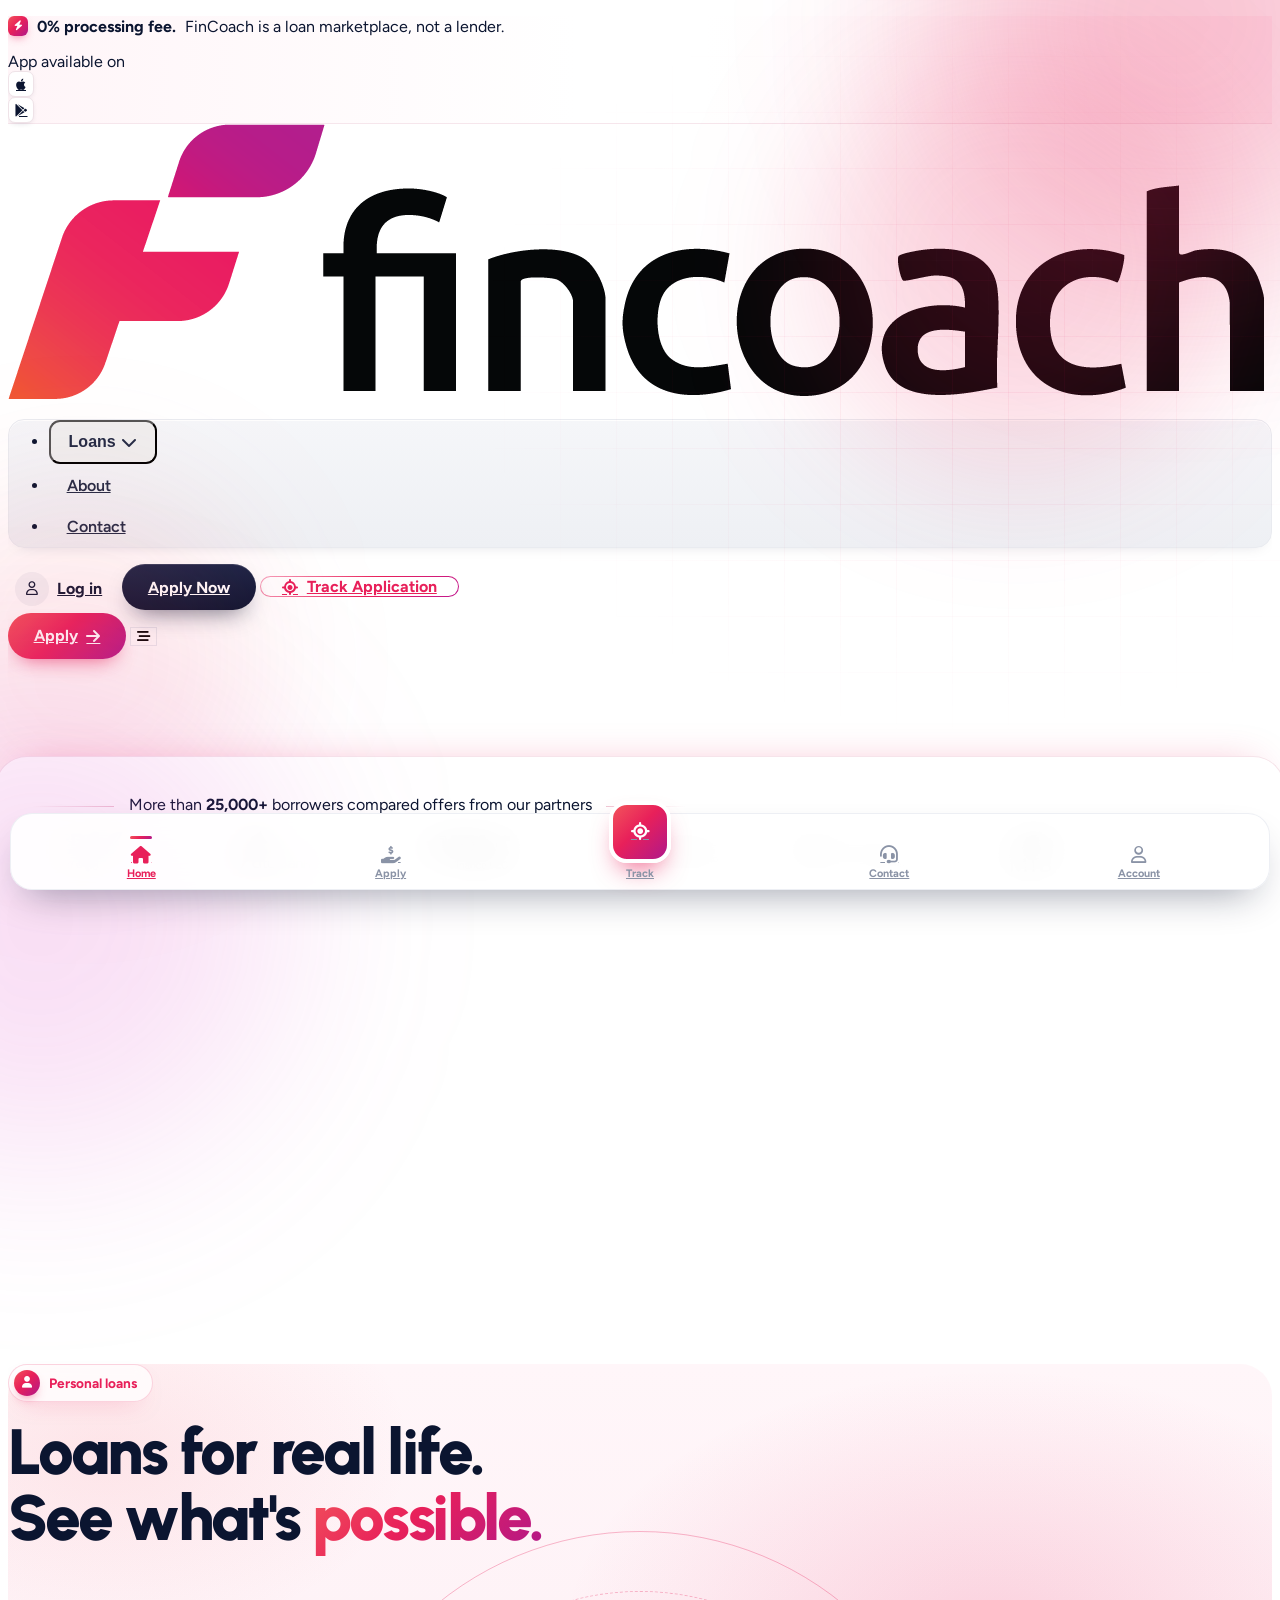
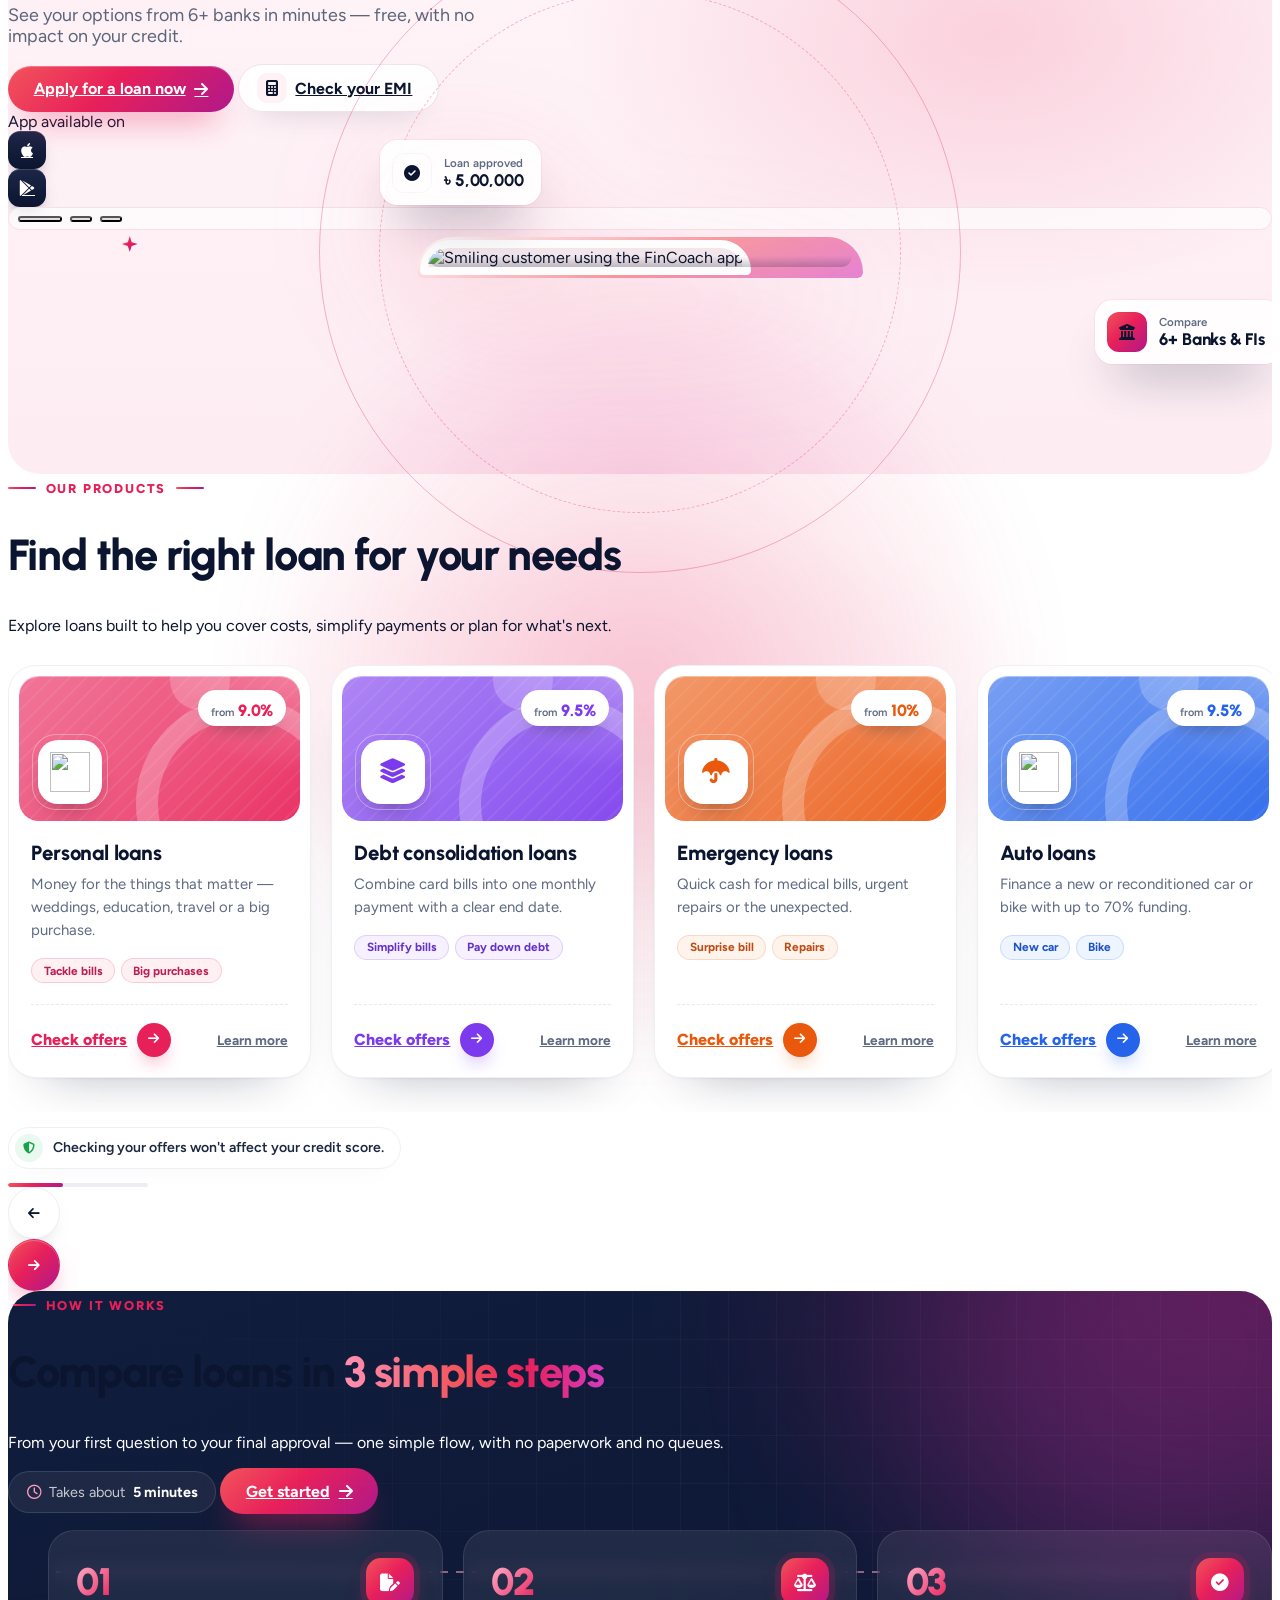
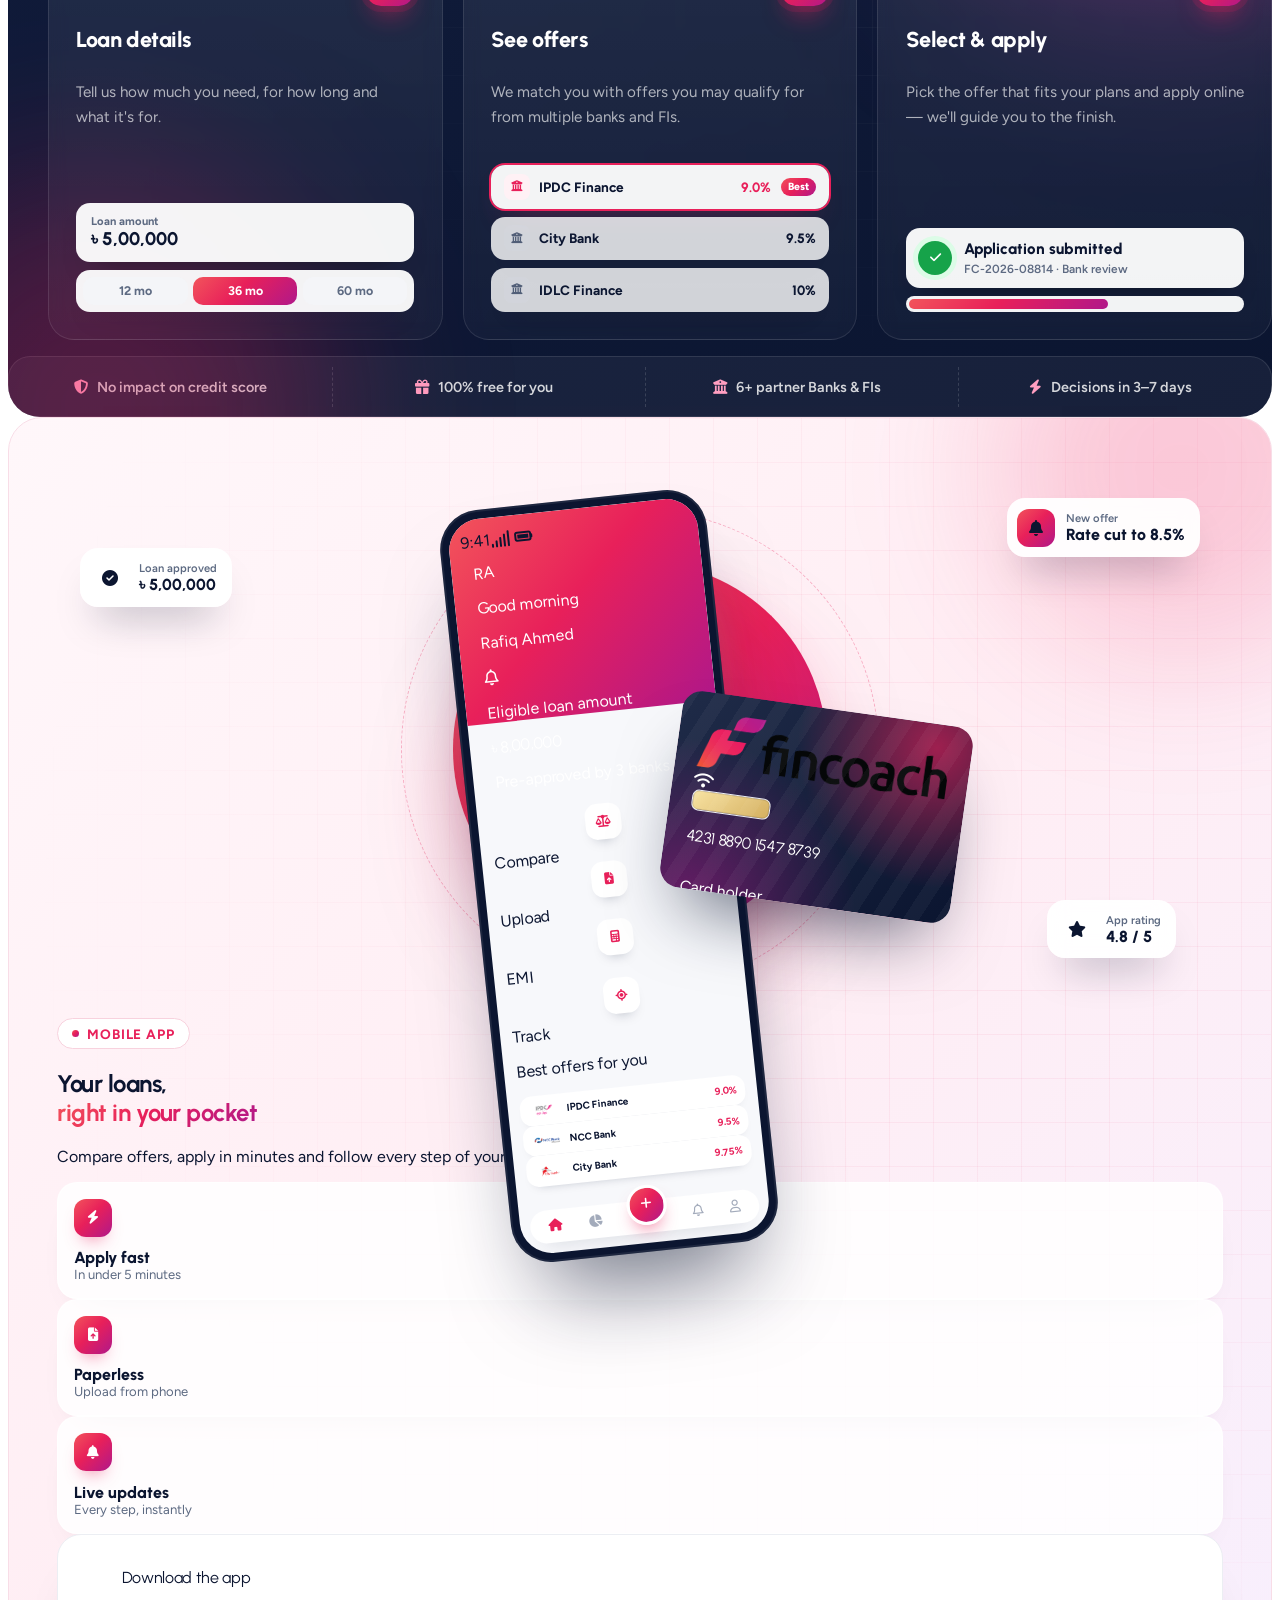
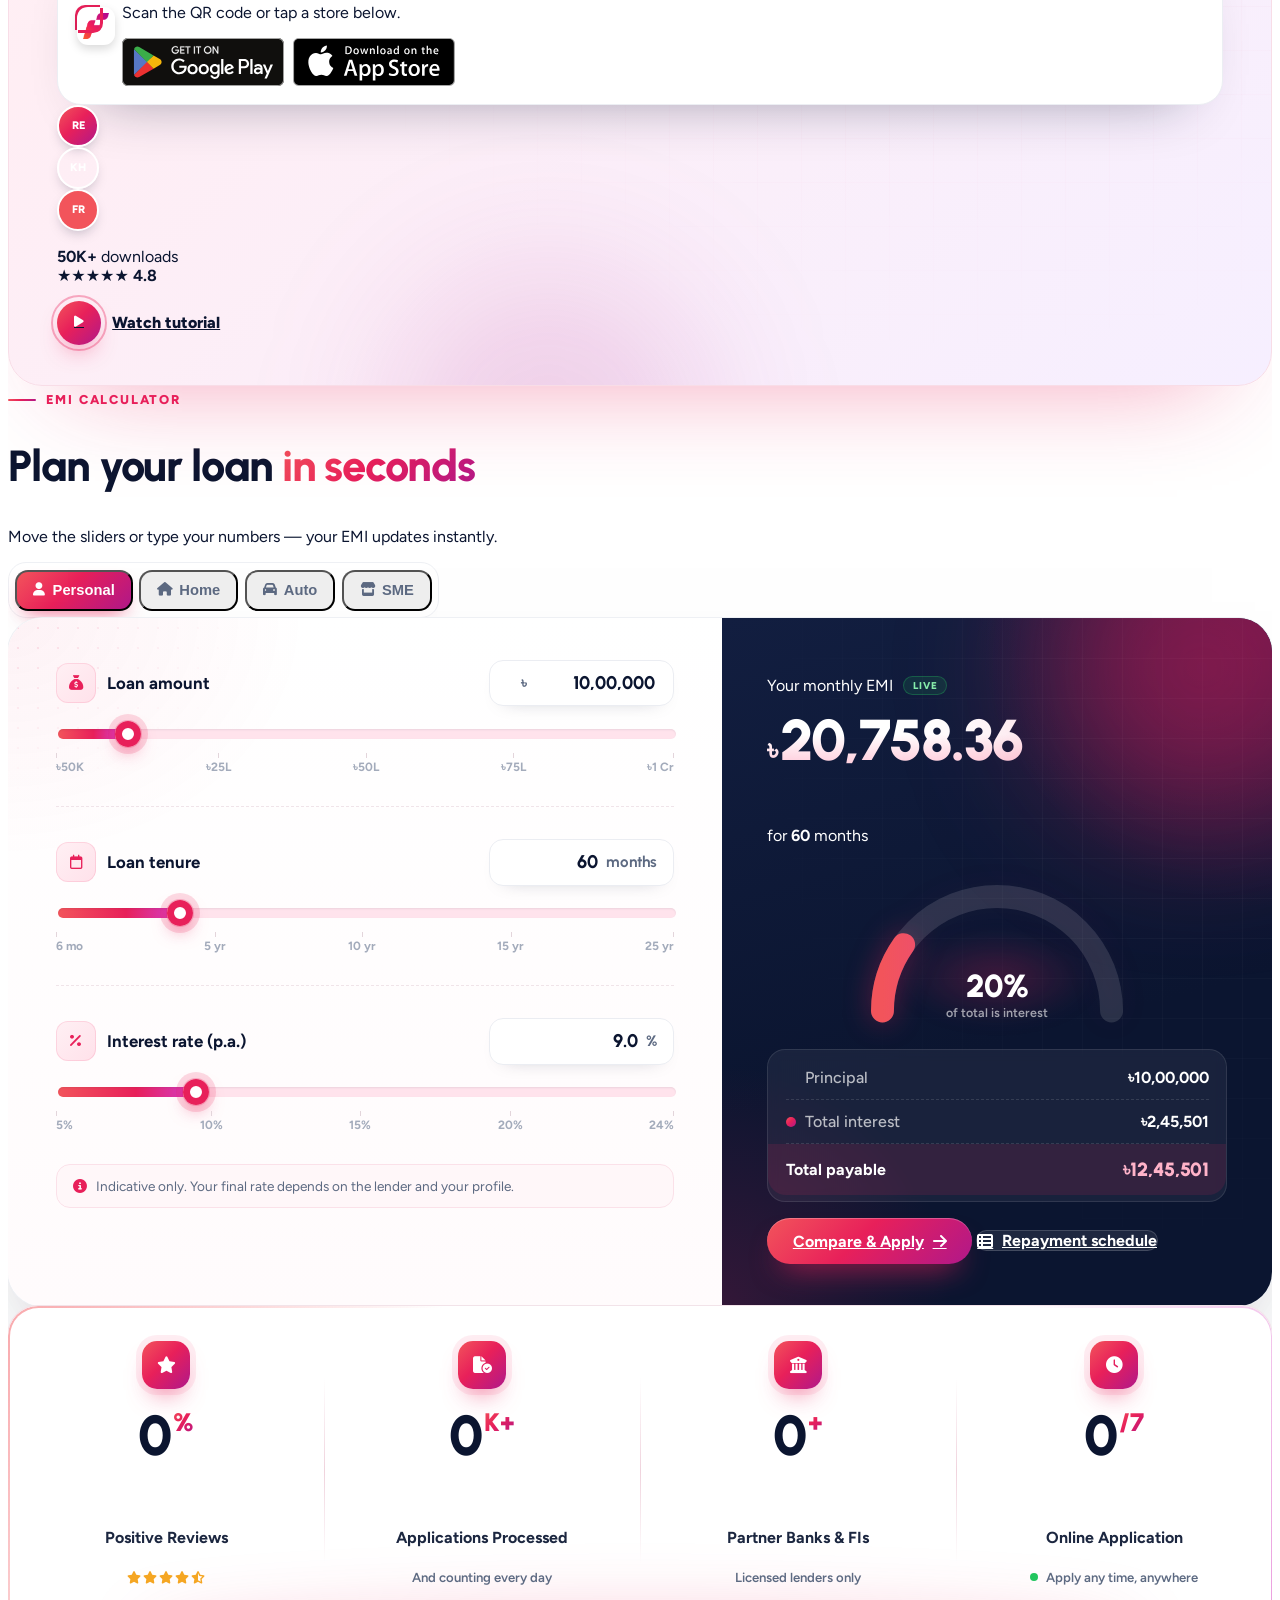
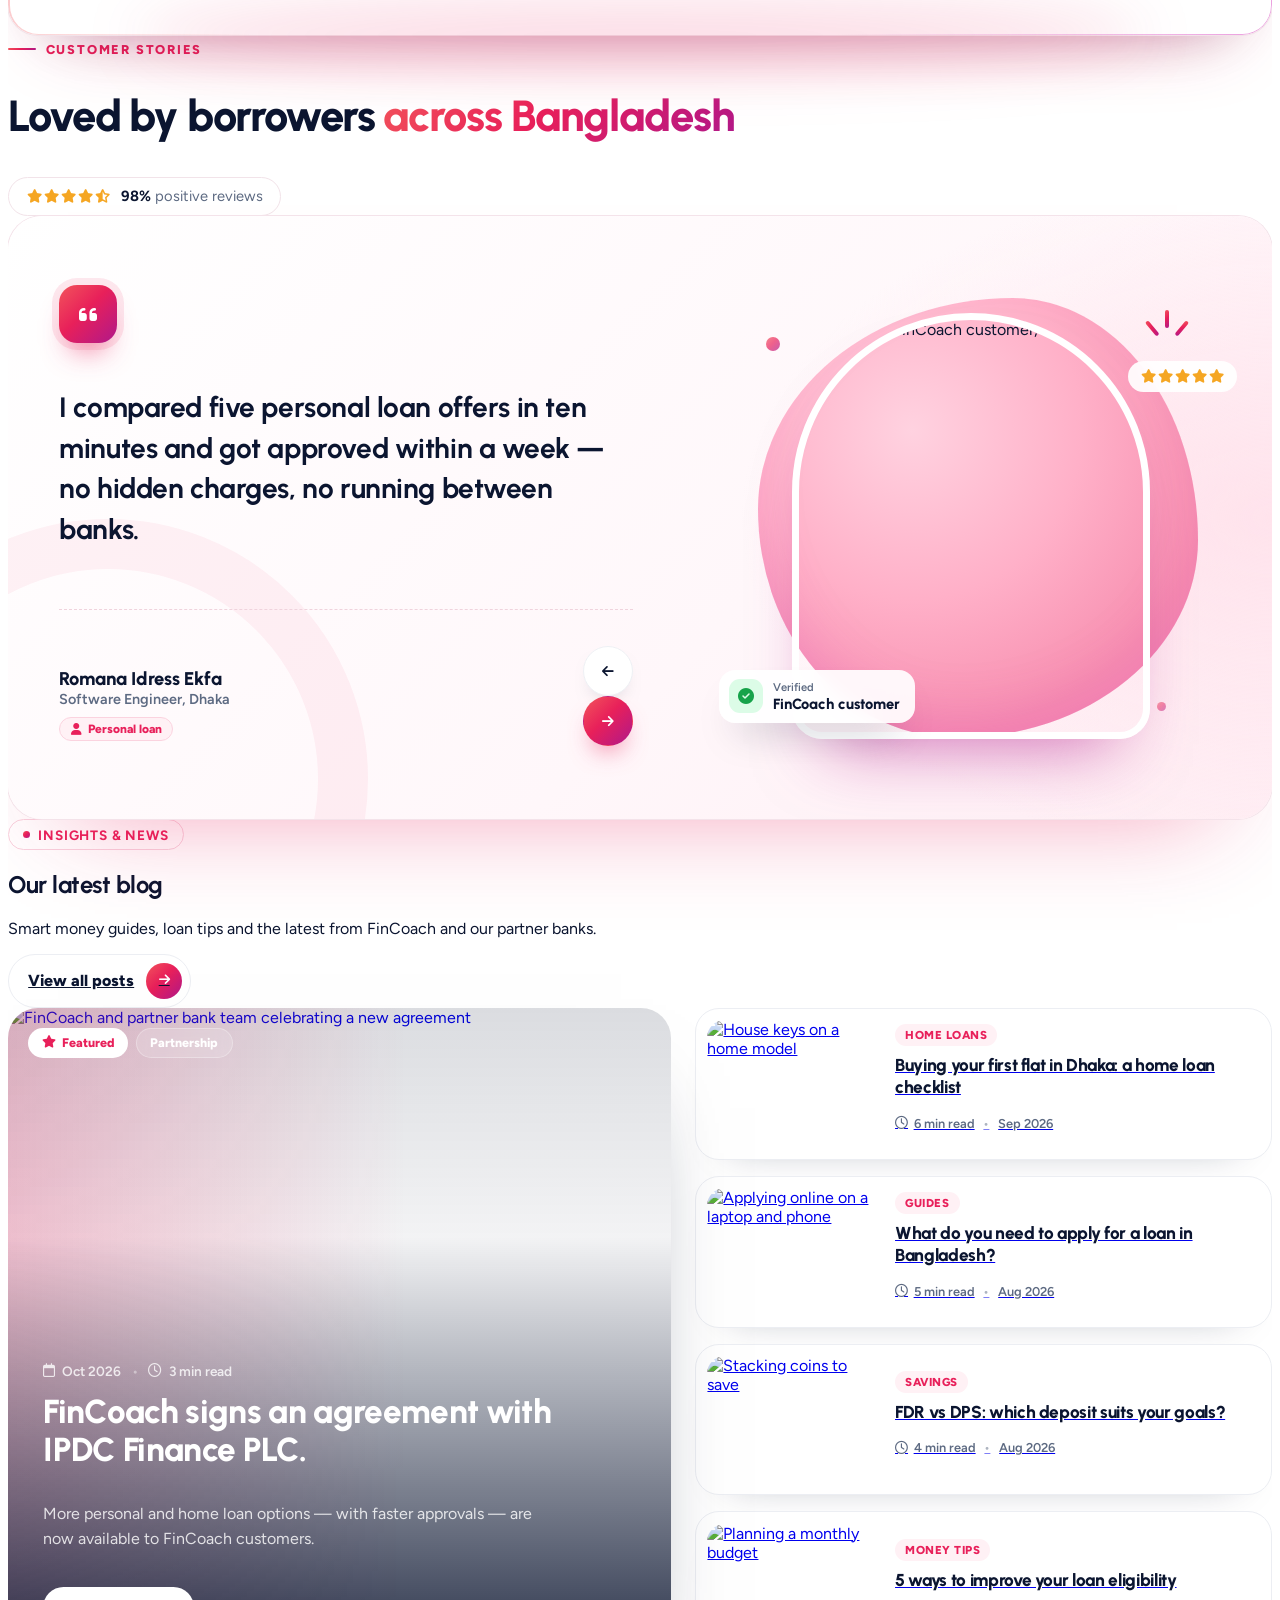
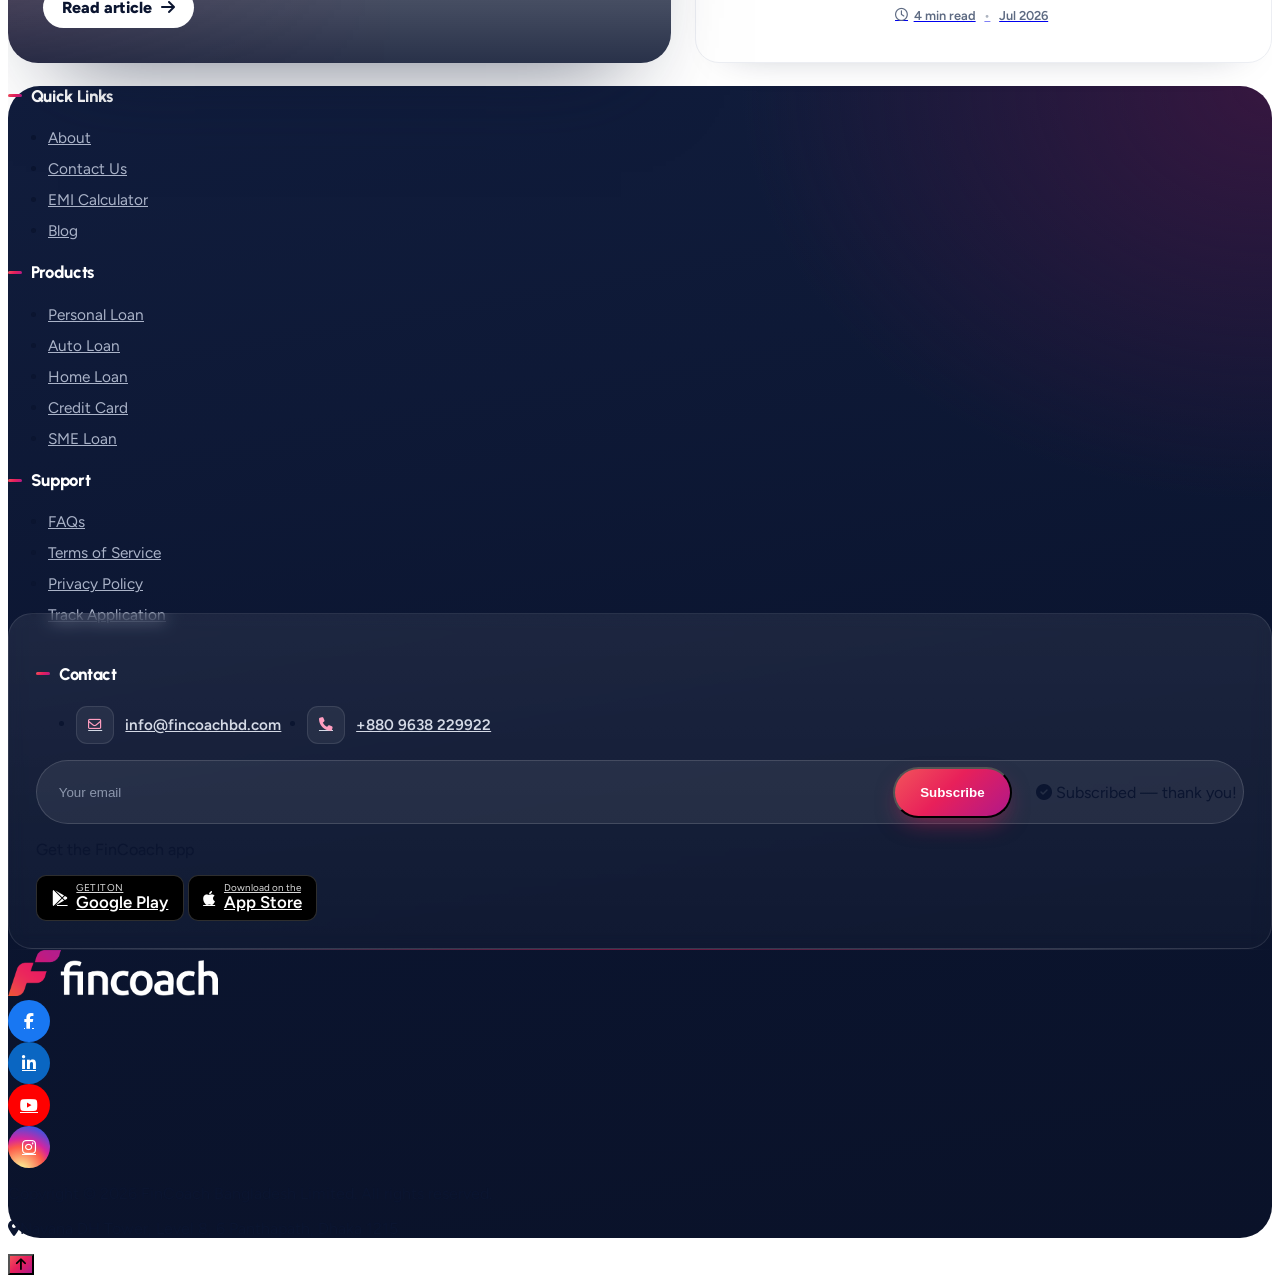
==== index.html @ 350e72be "Homepage: premium stats card and testimonials with per-review photos Co-Authored-By: Claude Opus 5.5" ====
<!DOCTYPE html>
<html lang="en">
<head>
  <meta charset="UTF-8" />
  <meta name="viewport" content="width=device-width, initial-scale=1.0" />
  <title>FinCoach — Compare & Apply for Loans in Bangladesh</title>
  <meta name="description" content="FinCoach is an online financial platform to compare, check eligibility and apply for loans, credit cards and SME finance from top banks and FIs in Bangladesh." />
  <link rel="icon" type="image/x-icon" href="favicon.ico" />
  <link rel="shortcut icon" href="favicon.ico" />

  <!-- Fonts: Urbanist + Figtree (Wallex pairing) -->
  <link rel="preconnect" href="https://fonts.googleapis.com" />
  <link rel="preconnect" href="https://fonts.gstatic.com" crossorigin />
  <link href="https://fonts.googleapis.com/css2?family=Figtree:wght@400;500;600;700;800&family=Urbanist:wght@500;600;700;800;900&display=swap" rel="stylesheet" />

  <!-- Icons -->
  <link rel="stylesheet" href="https://cdnjs.cloudflare.com/ajax/libs/font-awesome/6.5.2/css/all.min.css" />

  <!-- Tailwind CDN -->
  <script src="https://cdn.tailwindcss.com"></script>
  <script>
    tailwind.config = {
      theme: {
        extend: {
          colors: {
            brand: { DEFAULT: '#e8205a', 2: '#b0188a', coral: '#f2545b', tint: '#fff1f5' },
            ink: { DEFAULT: '#0b1530', 2: '#1c2740' },
            muted: '#5d6a82',
            line: '#eceef3'
          },
          fontFamily: { head: ['Urbanist', 'sans-serif'], body: ['Figtree', 'sans-serif'] },
          maxWidth: { site: '1400px' }
        }
      }
    }
  </script>
  <link rel="stylesheet" href="https://cdnjs.cloudflare.com/ajax/libs/aos/2.3.4/aos.css" />
  <link rel="stylesheet" href="assets/css/style.css" />
</head>
<body class="font-body">

<!-- =========================================================
     HEADER — announcement bar + navbar (LoanTube layout)
     ========================================================= -->
<header id="siteHeader" class="nav-wrap sticky top-0 z-50 bg-white">
  <div class="topbar">
    <div class="max-w-site mx-auto px-4 md:px-6 h-9 flex items-center justify-between gap-4 text-[13px]">
      <p class="tb-msg text-muted truncate"><span class="tb-badge"><i class="fa-solid fa-bolt"></i></span><b class="text-ink">0% processing fee.</b><span class="hidden sm:inline"> FinCoach is a loan marketplace, not a lender.</span></p>
      <div class="flex items-center gap-2.5 shrink-0 text-muted">
        <span class="hidden sm:inline">App available on</span>
        <a href="#" class="tb-ic" aria-label="Download on the App Store"><i class="fa-brands fa-apple"></i></a>
        <a href="#" class="tb-ic" aria-label="Get it on Google Play"><i class="fa-brands fa-google-play"></i></a>
      </div>
    </div>
  </div>

  <nav class="relative">
    <div class="max-w-site mx-auto px-4 md:px-6 h-[68px] md:h-[84px] flex items-center justify-between gap-4">
      <!-- Left: logo + pill nav -->
      <div class="flex items-center gap-6 lg:gap-10">
        <a href="index.html" class="shrink-0" aria-label="FinCoach home">
          <img src="assets/img/fincoach-logo.png" alt="FinCoach" class="h-7 md:h-9 w-auto" />
        </a>

        <ul class="nav-pill hidden lg:flex items-center p-1.5">
          <li class="has-mega" id="loansMenu">
            <button class="nav-link" aria-expanded="false" aria-controls="megaLoans" id="loansBtn">
              Loans <i class="fa-solid fa-chevron-down chev text-xs"></i>
              <span class="mega-active-bar"></span>
            </button>
          </li>
          <li><a href="about.html" class="nav-link">About</a></li>
          <li><a href="contact.html" class="nav-link">Contact</a></li>
        </ul>
      </div>

      <!-- Right -->
      <div class="hidden lg:flex items-center gap-2.5">
        <a href="login.html" class="nav-text-btn" data-login-open><span class="nt-ic"><i class="fa-regular fa-user"></i></span> Log in</a>
        <a href="apply.html" class="btn btn-dark btn-apply !py-3 !px-6">Apply Now <i class="fa-solid fa-arrow-right"></i></a>
        <a href="track.html" class="btn btn-track !py-3"><i class="fa-solid fa-location-crosshairs"></i> <span>Track<span class="hidden xl:inline">&nbsp;Application</span></span></a>
      </div>

      <!-- Mobile actions -->
      <div class="lg:hidden flex items-center gap-2">
        <a href="apply.html" class="btn btn-primary btn-apply-m !py-2.5 !px-4 text-sm">Apply <i class="fa-solid fa-arrow-right text-xs"></i></a>
      <button id="menuOpen" class="nav-burger lg:hidden w-11 h-11 rounded-xl grid place-items-center text-ink" aria-label="Open menu">
        <i class="fa-solid fa-bars-staggered text-lg"></i>
      </button>
      </div>
    </div>

    <!-- MEGA MENU — Loans | Tools + app panel (Oportun style) -->
    <div id="megaLoans" class="mega hidden lg:block" role="region" aria-label="Loans menu">
      <div class="max-w-site mx-auto px-6 py-9 grid grid-cols-12">
        <div class="col-span-7 grid grid-cols-2 gap-10 pr-10 border-r border-line">
          <div>
            <h4>Loans</h4>
            <a class="mm-link" href="loan.html?type=personal"><span class="mm-ic"><i class="fa-solid fa-user"></i></span>Personal Loan</a>
            <a class="mm-link" href="loan.html?type=auto"><span class="mm-ic"><i class="fa-solid fa-car"></i></span>Auto Loan</a>
            <a class="mm-link" href="loan.html?type=home"><span class="mm-ic"><i class="fa-solid fa-house"></i></span>Home Loan</a>
            <a class="mm-link" href="loan.html?type=card"><span class="mm-ic"><i class="fa-regular fa-credit-card"></i></span>Credit Card</a>
            <a class="mm-link" href="loan.html?type=sme"><span class="mm-ic"><i class="fa-solid fa-store"></i></span>SME Loan</a>
          </div>
          <div>
            <h4>Tools</h4>
            <a class="mm-link" href="emi-calculator.html"><span class="mm-ic"><i class="fa-solid fa-calculator"></i></span>EMI Calculator</a>
            <a class="mm-link" href="faq.html"><span class="mm-ic"><i class="fa-regular fa-circle-question"></i></span>FAQs</a>
            <a class="mm-link" href="blog.html"><span class="mm-ic"><i class="fa-regular fa-newspaper"></i></span>Blog</a>
          </div>
        </div>
        <div class="col-span-5 pl-10">
          <div class="rounded-[26px] bg-brand-tint p-7 relative overflow-hidden h-full">
            <div class="absolute -right-10 -top-10 w-44 h-44 rounded-full bg-grad opacity-10"></div>
            <img src="assets/img/fincoach-logo.png" alt="FinCoach" class="h-8 relative" />
            <p class="mt-5 text-lg font-semibold leading-relaxed text-ink max-w-sm relative">Get the all-in-one app to apply for your loan — and track every step, right from your phone.</p>
            <div class="flex flex-wrap gap-2 mt-6 relative">
              <a href="#" class="store-badge"><i class="fa-brands fa-google-play text-xl"></i><div><small>GET IT ON</small><span>Google Play</span></div></a>
              <a href="#" class="store-badge"><i class="fa-brands fa-apple text-2xl"></i><div><small>Download on the</small><span>App Store</span></div></a>
            </div>
          </div>
        </div>
      </div>
    </div>
  </nav>
</header>

<!-- Mobile drawer -->
<div id="drawerBackdrop" class="drawer-backdrop fixed inset-0 bg-ink/50 backdrop-blur-sm z-[60]"></div>
<aside id="drawer" class="drawer fixed top-0 right-0 bottom-0 w-[88%] max-w-sm bg-white z-[70] flex flex-col" aria-label="Mobile menu">
  <div class="flex items-center justify-between px-5 h-20 border-b border-line">
    <img src="assets/img/fincoach-logo.png" alt="FinCoach" class="h-8" />
    <button id="menuClose" class="w-10 h-10 rounded-xl bg-[#f2f4f7] grid place-items-center" aria-label="Close menu"><i class="fa-solid fa-xmark text-lg"></i></button>
  </div>
  <div class="flex-1 overflow-y-auto px-5 py-4">
    <a href="about.html" class="drawer-link"><span class="dl-ic"><i class="fa-solid fa-building"></i></span>About Us<i class="fa-solid fa-arrow-right dl-go"></i></a>
    <div class="acc border-b border-line">
      <button class="acc-head drawer-acc w-full flex items-center justify-between font-head font-bold text-lg"><span class="flex items-center gap-3"><span class="dl-ic"><i class="fa-solid fa-hand-holding-dollar"></i></span>Loans &amp; tools</span> <i class="fa-solid fa-chevron-down acc-chev text-sm"></i></button>
      <div class="acc-body"><div>
        <div class="pb-4 grid grid-cols-2 gap-4">
          <div>
            <p class="font-head font-extrabold mb-1">Loans</p>
            <a class="block py-1.5 text-muted" href="loan.html?type=personal">Personal Loan</a>
            <a class="block py-1.5 text-muted" href="loan.html?type=auto">Auto Loan</a>
            <a class="block py-1.5 text-muted" href="loan.html?type=home">Home Loan</a>
            <a class="block py-1.5 text-muted" href="loan.html?type=card">Credit Card</a>
            <a class="block py-1.5 text-muted" href="loan.html?type=sme">SME Loan</a>
          </div>
          <div>
            <p class="font-head font-extrabold mb-1">Tools</p>
            <a class="block py-1.5 text-muted" href="emi-calculator.html">EMI Calculator</a>
            <a class="block py-1.5 text-muted" href="faq.html">FAQs</a>
            <a class="block py-1.5 text-muted" href="blog.html">Blog</a>
          </div>
        </div>
      </div></div>
    </div>
    <a href="contact.html" class="drawer-link"><span class="dl-ic"><i class="fa-solid fa-headset"></i></span>Contact Us<i class="fa-solid fa-arrow-right dl-go"></i></a>
    <a href="tel:+8809638229922" class="dl-help"><span><i class="fa-solid fa-phone"></i></span><div><small>Need help? Call us</small><b>+880 9638 229922</b></div></a>
  </div>
  <div class="p-5 grid gap-3 border-t border-line">
    <a href="apply.html" class="btn btn-primary">Apply Now <i class="fa-solid fa-arrow-right"></i></a>
    <div class="grid grid-cols-2 gap-3">
      <a href="login.html" class="btn btn-ghost" data-login-open><i class="fa-regular fa-user"></i> Login</a>
      <a href="track.html" class="btn btn-ghost"><i class="fa-solid fa-location-crosshairs text-brand"></i> Track</a>
    </div>
  </div>
</aside>

<main>

<!-- =========================================================
     HERO SLIDER — text + image change, bank logos strip (client layout)
     ========================================================= -->
<section class="px-2.5 pt-2.5" id="hero">
  <div class="hs panel relative overflow-hidden">
    <div class="hs-dots absolute inset-0 pointer-events-none"></div>
    <span class="hs-blob hs-blob-1"></span><span class="hs-blob hs-blob-2"></span>

    <div class="relative max-w-site mx-auto px-4 md:px-6">
      <div class="grid lg:grid-cols-2 gap-10 lg:gap-6 items-center hs-grid">
        <!-- LEFT: text slides -->
        <div class="pt-12 md:pt-16 lg:pt-0 relative z-10">
          <div class="hs-stack" id="hsTexts">
            <div class="hs-text is-active" data-slide="0">
              <span class="hs-eyebrow"><i class="fa-solid fa-user"></i> Personal loans</span>
              <h1>Loans for real life.<br />See what's <span class="text-grad">possible.</span></h1>
              <p>See your options from 6+ banks in minutes — free, with no impact on your credit.</p>
            </div>
            <div class="hs-text" data-slide="1" aria-hidden="true">
              <span class="hs-eyebrow"><i class="fa-solid fa-house"></i> Home loans</span>
              <h1>Your dream home,<br /><span class="text-grad">one step closer.</span></h1>
              <p>Compare home loan rates from 8.5% p.a. and apply online — no queues, no paperwork.</p>
            </div>
            <div class="hs-text" data-slide="2" aria-hidden="true">
              <span class="hs-eyebrow"><i class="fa-regular fa-credit-card"></i> Credit cards</span>
              <h1>The right card,<br /><span class="text-grad">rewards included.</span></h1>
              <p>Find cards with cashback, lounge access and first-year fee waivers in one place.</p>
            </div>
          </div>

          <div class="mt-8 flex flex-col sm:flex-row sm:items-center gap-3" data-aos="fade-up" data-aos-delay="150">
            <a href="apply.html" class="btn btn-primary !px-8 !py-4">Apply for a loan now <i class="fa-solid fa-arrow-right"></i></a>
            <a href="#calculator" class="btn btn-white !px-7 !py-4 shadow-sm"><i class="fa-solid fa-calculator text-brand"></i> Check your EMI</a>
          </div>

          <div class="mt-8 flex flex-wrap items-center gap-x-6 gap-y-4" data-aos="fade-up" data-aos-delay="220">
            <div class="flex items-center gap-3">
              <span class="text-sm font-semibold text-muted">App available on</span>
              <a href="#" class="hs-store" aria-label="App Store"><i class="fa-brands fa-apple"></i></a>
              <a href="#" class="hs-store" aria-label="Google Play"><i class="fa-brands fa-google-play"></i></a>
            </div>
            <div class="hs-nav" id="hsNav" role="tablist" aria-label="Hero slides">
              <button type="button" class="is-active" aria-label="Slide 1"><span></span></button>
              <button type="button" aria-label="Slide 2"><span></span></button>
              <button type="button" aria-label="Slide 3"><span></span></button>
            </div>
          </div>
        </div>

        <!-- RIGHT: image slides -->
        <div class="hs-media" data-aos="fade-left" data-aos-delay="100" data-aos-duration="1000">
          <div class="hs-ring"></div><div class="hs-ring hs-ring-2"></div>
          <div class="hs-stack hs-frames" id="hsMedia">
            <figure class="hs-frame is-active" data-slide="0">
              <img src="https://images.unsplash.com/photo-1556157382-97eda2d62296?w=900&q=75&auto=format&fit=crop" alt="Smiling customer using the FinCoach app" />
              <figcaption class="hs-chip hs-chip-a"><span class="hs-chip-ic bg-green-100 text-green-600"><i class="fa-solid fa-circle-check"></i></span><span><small>Loan approved</small><b>৳ 5,00,000</b></span></figcaption>
            </figure>
            <figure class="hs-frame" data-slide="1">
              <img src="https://images.unsplash.com/photo-1494790108377-be9c29b29330?w=900&q=75&auto=format&fit=crop" alt="Happy home loan customer" loading="lazy" />
              <figcaption class="hs-chip hs-chip-a"><span class="hs-chip-ic bg-brand-tint text-brand"><i class="fa-solid fa-percent"></i></span><span><small>Home loan from</small><b>8.5% p.a.</b></span></figcaption>
            </figure>
            <figure class="hs-frame" data-slide="2">
              <img src="https://images.unsplash.com/photo-1563013544-824ae1b704d3?w=900&q=75&auto=format&fit=crop" alt="Paying online with a credit card" loading="lazy" />
              <figcaption class="hs-chip hs-chip-a"><span class="hs-chip-ic bg-blue-100 text-blue-600"><i class="fa-regular fa-credit-card"></i></span><span><small>Annual fee</small><b>0% in year 1</b></span></figcaption>
            </figure>
          </div>
          <div class="hs-chip hs-chip-b"><span class="hs-chip-ic bg-grad text-white"><i class="fa-solid fa-building-columns"></i></span><span><small>Compare</small><b>6+ Banks &amp; FIs</b></span></div>
        </div>
      </div>
    </div>

    <!-- Bank logos strip (Wallex style: grayscale, real colour on hover) -->
    <div class="hs-logos">
      <p class="text-center text-sm text-muted">More than <b class="text-ink">25,000+</b> borrowers compared offers from our partners</p>
      <div class="marquee mt-4 overflow-hidden" id="partners">
        <div class="marquee-track logo-track" id="marqueeTrack">
          <img src="assets/img/partners/p1.png" alt="IPDC Finance" />
          <img src="assets/img/partners/p2.jpg" alt="City Bank" />
          <img src="assets/img/partners/p3.jpg" alt="IDLC Finance" />
          <img src="assets/img/partners/p4.jpg" alt="National Finance" />
          <img src="assets/img/partners/p5.jpg" alt="NCC Bank" />
          <img src="assets/img/partners/p6.jpg" alt="Mutual Trust Bank" />
        </div>
      </div>
    </div>
  </div>
</section>

<!-- =========================================================
     FIND THE RIGHT LOAN — slider (right to left), OneMain-style cards
     ========================================================= -->
<section id="products" class="pt-16 md:pt-24 pb-4 overflow-hidden">
  <div class="max-w-[1600px] mx-auto px-4 md:px-6">
    <div class="text-center max-w-3xl mx-auto">
      <span class="reveal ab5-kicker justify-center"><span></span>Our products<span></span></span>
      <h2 class="reveal ab5-h2 mt-4">Find the right loan for your needs</h2>
      <p class="reveal mt-4 text-lg text-muted">Explore loans built to help you cover costs, simplify payments or plan for what's next.</p>
    </div>

    <div class="sc-track mt-10 md:mt-12" id="scTrack" tabindex="0" aria-label="Loan types">
      <article class="ol-card" style="--t1:#fff0f4;--t2:#ffd9e4;--ac:#e8205a">
        <div class="ol-top">
          <span class="ol-ic"><img src="https://fincoach.com.bd/asset-client/img/deal/personal-loan-icon.svg" alt="" /></span>
          <span class="ol-rate"><small>from</small><b>9.0%</b></span>
        </div>
        <div class="ol-body">
          <h3>Personal loans</h3>
          <p>Money for the things that matter — weddings, education, travel or a big purchase.</p>
          <div class="ol-tags"><span>Tackle bills</span><span>Big purchases</span></div>
        </div>
        <div class="ol-foot">
          <a href="apply.html?type=personal" class="ol-cta">Check offers <span><i class="fa-solid fa-arrow-right"></i></span></a>
          <a href="loan.html?type=personal" class="ol-more">Learn more</a>
        </div>
      </article>
      <article class="ol-card" style="--t1:#f6f0ff;--t2:#e6d9ff;--ac:#7c3aed">
        <div class="ol-top">
          <span class="ol-ic"><i class="fa-solid fa-layer-group"></i></span>
          <span class="ol-rate"><small>from</small><b>9.5%</b></span>
        </div>
        <div class="ol-body">
          <h3>Debt consolidation loans</h3>
          <p>Combine card bills into one monthly payment with a clear end date.</p>
          <div class="ol-tags"><span>Simplify bills</span><span>Pay down debt</span></div>
        </div>
        <div class="ol-foot">
          <a href="apply.html?type=consolidation" class="ol-cta">Check offers <span><i class="fa-solid fa-arrow-right"></i></span></a>
          <a href="loan.html?type=consolidation" class="ol-more">Learn more</a>
        </div>
      </article>
      <article class="ol-card" style="--t1:#fff4ec;--t2:#ffe0cc;--ac:#ea580c">
        <div class="ol-top">
          <span class="ol-ic"><i class="fa-solid fa-umbrella"></i></span>
          <span class="ol-rate"><small>from</small><b>10%</b></span>
        </div>
        <div class="ol-body">
          <h3>Emergency loans</h3>
          <p>Quick cash for medical bills, urgent repairs or the unexpected.</p>
          <div class="ol-tags"><span>Surprise bill</span><span>Repairs</span></div>
        </div>
        <div class="ol-foot">
          <a href="apply.html?type=emergency" class="ol-cta">Check offers <span><i class="fa-solid fa-arrow-right"></i></span></a>
          <a href="loan.html?type=emergency" class="ol-more">Learn more</a>
        </div>
      </article>
      <article class="ol-card" style="--t1:#eef5ff;--t2:#d6e6ff;--ac:#2563eb">
        <div class="ol-top">
          <span class="ol-ic"><img src="https://fincoach.com.bd/asset-client/img/deal/car-loan-icon.svg" alt="" /></span>
          <span class="ol-rate"><small>from</small><b>9.5%</b></span>
        </div>
        <div class="ol-body">
          <h3>Auto loans</h3>
          <p>Finance a new or reconditioned car or bike with up to 70% funding.</p>
          <div class="ol-tags"><span>New car</span><span>Bike</span></div>
        </div>
        <div class="ol-foot">
          <a href="apply.html?type=auto" class="ol-cta">Check offers <span><i class="fa-solid fa-arrow-right"></i></span></a>
          <a href="loan.html?type=auto" class="ol-more">Learn more</a>
        </div>
      </article>
      <article class="ol-card" style="--t1:#fff0f4;--t2:#ffd9e4;--ac:#e8205a">
        <div class="ol-top">
          <span class="ol-ic"><img src="https://fincoach.com.bd/asset-client/img/deal/home-loan-icon.svg" alt="" /></span>
          <span class="ol-rate"><small>from</small><b>8.5%</b></span>
        </div>
        <div class="ol-body">
          <h3>Home loans</h3>
          <p>Buy, build or renovate your home with tenures up to 25 years.</p>
          <div class="ol-tags"><span>Buy a flat</span><span>Renovate</span></div>
        </div>
        <div class="ol-foot">
          <a href="apply.html?type=home" class="ol-cta">Check offers <span><i class="fa-solid fa-arrow-right"></i></span></a>
          <a href="loan.html?type=home" class="ol-more">Learn more</a>
        </div>
      </article>
      <article class="ol-card" style="--t1:#f6f0ff;--t2:#e6d9ff;--ac:#7c3aed">
        <div class="ol-top">
          <span class="ol-ic"><img src="https://fincoach.com.bd/asset-client/img/deal/debit-card-icon.svg" alt="" /></span>
          <span class="ol-rate"><b>0% fee yr 1</b></span>
        </div>
        <div class="ol-body">
          <h3>Credit cards</h3>
          <p>Cashback, rewards, lounge access and annual fee waivers.</p>
          <div class="ol-tags"><span>Rewards</span><span>Travel</span></div>
        </div>
        <div class="ol-foot">
          <a href="apply.html?type=card" class="ol-cta">Check offers <span><i class="fa-solid fa-arrow-right"></i></span></a>
          <a href="loan.html?type=card" class="ol-more">Learn more</a>
        </div>
      </article>
      <article class="ol-card" style="--t1:#ecfbf4;--t2:#cdf3e1;--ac:#059669">
        <div class="ol-top">
          <span class="ol-ic"><img src="https://fincoach.com.bd/asset-client/img/deal/sme-icon.svg" alt="" /></span>
          <span class="ol-rate"><small>from</small><b>10.5%</b></span>
        </div>
        <div class="ol-body">
          <h3>SME loans</h3>
          <p>Working capital and term loans to grow your small business.</p>
          <div class="ol-tags"><span>Working capital</span><span>Expansion</span></div>
        </div>
        <div class="ol-foot">
          <a href="apply.html?type=sme" class="ol-cta">Check offers <span><i class="fa-solid fa-arrow-right"></i></span></a>
          <a href="loan.html?type=sme" class="ol-more">Learn more</a>
        </div>
      </article>
      <article class="ol-card" style="--t1:#eef5ff;--t2:#d6e6ff;--ac:#2563eb">
        <div class="ol-top">
          <span class="ol-ic"><i class="fa-solid fa-graduation-cap"></i></span>
          <span class="ol-rate"><small>from</small><b>9.0%</b></span>
        </div>
        <div class="ol-body">
          <h3>Education loans</h3>
          <p>Tuition, admission and study-abroad costs with flexible repayment.</p>
          <div class="ol-tags"><span>Tuition</span><span>Study abroad</span></div>
        </div>
        <div class="ol-foot">
          <a href="apply.html?type=education" class="ol-cta">Check offers <span><i class="fa-solid fa-arrow-right"></i></span></a>
          <a href="loan.html?type=education" class="ol-more">Learn more</a>
        </div>
      </article>
      <article class="ol-card" style="--t1:#fff4ec;--t2:#ffe0cc;--ac:#ea580c">
        <div class="ol-top">
          <span class="ol-ic"><i class="fa-solid fa-plane-departure"></i></span>
          <span class="ol-rate"><small>from</small><b>9.5%</b></span>
        </div>
        <div class="ol-body">
          <h3>Travel loans</h3>
          <p>Plan Umrah, Hajj or a family holiday and pay in easy instalments.</p>
          <div class="ol-tags"><span>Umrah &amp; Hajj</span><span>Holidays</span></div>
        </div>
        <div class="ol-foot">
          <a href="apply.html?type=travel" class="ol-cta">Check offers <span><i class="fa-solid fa-arrow-right"></i></span></a>
          <a href="loan.html?type=travel" class="ol-more">Learn more</a>
        </div>
      </article>
      <article class="ol-card" style="--t1:#fff8e6;--t2:#ffecb8;--ac:#d97706">
        <div class="ol-top">
          <span class="ol-ic"><i class="fa-solid fa-piggy-bank"></i></span>
          <span class="ol-rate"><small>up to</small><b>11%</b></span>
        </div>
        <div class="ol-body">
          <h3>Deposit schemes</h3>
          <p>Grow your savings with the best FDR and DPS rates in the market.</p>
          <div class="ol-tags"><span>FDR</span><span>DPS</span></div>
        </div>
        <div class="ol-foot">
          <a href="apply.html?type=deposit" class="ol-cta">Check offers <span><i class="fa-solid fa-arrow-right"></i></span></a>
          <a href="loan.html?type=deposit" class="ol-more">Learn more</a>
        </div>
      </article>
    </div>

    <div class="flex flex-wrap items-center justify-between gap-4 mt-6">
      <p class="sc-note"><span><i class="fa-solid fa-shield-halved"></i></span> Checking your offers won't affect your credit score.</p>
      <div class="flex items-center gap-4">
      <div class="sc-prog hidden sm:block" aria-hidden="true"><span id="scBar"></span></div>
      <button type="button" class="sc-arrow" id="scPrev" aria-label="Previous"><i class="fa-solid fa-arrow-left"></i></button>
      <button type="button" class="sc-arrow sc-arrow-main" id="scNext" aria-label="Next"><i class="fa-solid fa-arrow-right"></i></button>
      </div>
    </div>
  </div>
</section>

<!-- =========================================================
     COMPARE LOANS IN 3 SIMPLE STEPS
     ========================================================= -->
<section class="px-2.5 pt-6 md:pt-10">
  <div class="ab5-pledge hw">
    <span class="ab5-pledge-glow"></span><span class="hw-glow"></span>
    <div class="relative max-w-site mx-auto px-4 md:px-6 py-14 md:py-20">
      <div class="grid lg:grid-cols-12 gap-6 lg:gap-10 items-end">
        <div class="lg:col-span-7">
          <span class="reveal ab5-kicker !text-[#ff9ec0]"><span></span>How it works</span>
          <h2 class="reveal ab5-h2 !text-white mt-4">Compare loans in <span class="hw-grad">3 simple steps</span></h2>
          <p class="reveal text-white/70 mt-4 text-lg leading-relaxed max-w-xl">From your first question to your final approval — one simple flow, with no paperwork and no queues.</p>
        </div>
        <div class="reveal lg:col-span-5 flex flex-col sm:flex-row lg:justify-end items-start sm:items-center gap-3">
          <span class="hw-time"><i class="fa-regular fa-clock"></i> Takes about <b>5 minutes</b></span>
          <a href="apply.html" class="btn btn-primary hw-cta">Get started <i class="fa-solid fa-arrow-right"></i></a>
        </div>
      </div>

      <ol class="hw-steps mt-12 md:mt-14">
        <li class="reveal hw-step">
          <div class="hw-head"><span class="hw-num">01</span><span class="hw-ic"><i class="fa-solid fa-file-pen"></i></span></div>
          <h3>Loan details</h3>
          <p>Tell us how much you need, for how long and what it's for.</p>
          <div class="hw-ui" aria-hidden="true">
            <div class="hw-field"><small>Loan amount</small><b>৳ 5,00,000</b></div>
            <div class="hw-chips"><span>12 mo</span><span class="on">36 mo</span><span>60 mo</span></div>
          </div>
        </li>
        <li class="reveal hw-step">
          <div class="hw-head"><span class="hw-num">02</span><span class="hw-ic"><i class="fa-solid fa-scale-balanced"></i></span></div>
          <h3>See offers</h3>
          <p>We match you with offers you may qualify for from multiple banks and FIs.</p>
          <div class="hw-ui" aria-hidden="true">
            <div class="hw-row is-best"><i class="fa-solid fa-building-columns"></i><span>IPDC Finance</span><b>9.0%</b><em>Best</em></div>
            <div class="hw-row"><i class="fa-solid fa-building-columns"></i><span>City Bank</span><b>9.5%</b></div>
            <div class="hw-row"><i class="fa-solid fa-building-columns"></i><span>IDLC Finance</span><b>10%</b></div>
          </div>
        </li>
        <li class="reveal hw-step">
          <div class="hw-head"><span class="hw-num">03</span><span class="hw-ic"><i class="fa-solid fa-circle-check"></i></span></div>
          <h3>Select &amp; apply</h3>
          <p>Pick the offer that fits your plans and apply online — we'll guide you to the finish.</p>
          <div class="hw-ui" aria-hidden="true">
            <div class="hw-done"><span><i class="fa-solid fa-check"></i></span><div><b>Application submitted</b><small>FC-2026-08814 · Bank review</small></div></div>
            <div class="hw-bar"><i></i></div>
          </div>
        </li>
      </ol>

      <div class="reveal hw-trust mt-10 md:mt-12">
        <span><i class="fa-solid fa-shield-halved"></i> No impact on credit score</span>
        <span><i class="fa-solid fa-gift"></i> 100% free for you</span>
        <span><i class="fa-solid fa-building-columns"></i> 6+ partner Banks &amp; FIs</span>
        <span><i class="fa-solid fa-bolt"></i> Decisions in 3–7 days</span>
      </div>
    </div>
  </div>
</section>

<!-- =========================================================
     DOWNLOAD APP — premium (aligned to site width)
     ========================================================= -->
<section class="pt-16 md:pt-24">
  <div class="max-w-site mx-auto px-4 md:px-6">
    <div class="ap3">
      <span class="ap3-grid"></span><span class="ap3-glow ap3-glow-1"></span><span class="ap3-glow ap3-glow-2"></span>
      <div class="relative grid lg:grid-cols-2 gap-8 lg:gap-6 items-center">

        <!-- Visual -->
        <div class="reveal ap3-visual">
          <span class="ap2-orb" aria-hidden="true"><i></i><i></i><i></i></span>

          <div class="ap2-phone">
            <div class="ap2-screen">
              <div class="flex items-center justify-between text-[10px] font-bold text-white/90 px-1"><span>9:41</span><span class="w-16 h-4 rounded-full bg-black/80"></span><span><i class="fa-solid fa-signal"></i> <i class="fa-solid fa-battery-full"></i></span></div>
              <div class="ap2-head">
                <div class="flex items-center gap-2">
                  <span class="w-8 h-8 rounded-full bg-white/20 grid place-items-center text-[10px] font-bold">RA</span>
                  <div><p class="text-[9px] text-white/70 leading-none">Good morning</p><p class="text-xs font-bold">Rafiq Ahmed</p></div>
                  <span class="ml-auto w-7 h-7 rounded-full bg-white/15 grid place-items-center text-[10px]"><i class="fa-regular fa-bell"></i></span>
                </div>
                <p class="text-[10px] text-white/75 mt-4">Eligible loan amount</p>
                <p class="font-head font-extrabold text-2xl">৳ 8,00,000</p>
                <div class="mt-2 h-1.5 rounded-full bg-white/25"><div class="h-full w-[72%] rounded-full bg-white"></div></div>
                <p class="text-[9px] text-white/80 mt-1.5">Pre-approved by 3 banks</p>
              </div>
              <div class="grid grid-cols-4 gap-1 mt-3 text-center text-[8px] font-bold text-ink">
                <div><span class="ap2-qa"><i class="fa-solid fa-scale-balanced"></i></span>Compare</div>
                <div><span class="ap2-qa"><i class="fa-solid fa-file-arrow-up"></i></span>Upload</div>
                <div><span class="ap2-qa"><i class="fa-solid fa-calculator"></i></span>EMI</div>
                <div><span class="ap2-qa"><i class="fa-solid fa-location-crosshairs"></i></span>Track</div>
              </div>
              <p class="text-[10px] font-bold text-ink mt-3 px-1">Best offers for you</p>
              <div class="space-y-1.5 mt-1.5">
                <div class="ap2-offer"><img src="assets/img/partners/p1.png" alt="" /><span>IPDC Finance</span><b>9.0%</b></div>
                <div class="ap2-offer"><img src="assets/img/partners/p5.jpg" alt="" /><span>NCC Bank</span><b>9.5%</b></div>
                <div class="ap2-offer"><img src="assets/img/partners/p2.jpg" alt="" /><span>City Bank</span><b>9.75%</b></div>
              </div>
              <div class="ap2-tab"><i class="fa-solid fa-house"></i><i class="fa-solid fa-chart-pie"></i><span><i class="fa-solid fa-plus"></i></span><i class="fa-regular fa-bell"></i><i class="fa-regular fa-user"></i></div>
            </div>
          </div>

          <div class="credit-card ap2-card">
            <div class="flex items-start justify-between relative z-10"><img src="assets/img/fincoach-logo.png" alt="" class="h-4 brightness-0 invert opacity-95" /><i class="fa-solid fa-wifi rotate-90 text-white/80"></i></div>
            <div class="chip relative z-10"></div>
            <p class="relative z-10 font-head font-bold tracking-[.2em] text-[15px] whitespace-nowrap">4231 8890 1547 8739</p>
            <div class="relative z-10 flex items-end justify-between text-[10px] text-white/80 mt-2"><div><p class="uppercase tracking-wider text-[8px] text-white/60">Card holder</p><p class="font-bold text-white tracking-wider">RAFIQ AHMED</p></div><div class="text-right"><p class="uppercase tracking-wider text-[8px] text-white/60">Expires</p><p class="font-bold text-white">09/29</p></div></div>
          </div>

          <div class="ap3-chip ap3-chip-a"><span class="bg-green-100 text-green-600"><i class="fa-solid fa-circle-check"></i></span><div><small>Loan approved</small><b>৳ 5,00,000</b></div></div>
          <div class="ap3-chip ap3-chip-b"><span class="bg-amber-100 text-amber-500"><i class="fa-solid fa-star"></i></span><div><small>App rating</small><b>4.8 / 5</b></div></div>
          <div class="ap3-chip ap3-chip-c"><span class="bg-grad text-white"><i class="fa-solid fa-bell"></i></span><div><small>New offer</small><b>Rate cut to 8.5%</b></div></div>
        </div>

        <!-- Content -->
        <div class="pb-2 lg:py-6">
          <span class="reveal eyebrow">Mobile app</span>
          <h2 class="reveal mt-4 font-head font-extrabold text-[2rem] sm:text-[2.25rem] md:text-[2.9rem] leading-[1.06]">Your loans,<br /><span class="text-grad">right in your pocket</span></h2>
          <p class="reveal mt-4 text-lg text-muted max-w-lg">Compare offers, apply in minutes and follow every step of your loan — all from one beautiful app.</p>

          <div class="reveal grid sm:grid-cols-3 gap-3 mt-7">
            <div class="ap3-feat"><i class="fa-solid fa-bolt"></i><b>Apply fast</b><span>In under 5 minutes</span></div>
            <div class="ap3-feat"><i class="fa-solid fa-file-arrow-up"></i><b>Paperless</b><span>Upload from phone</span></div>
            <div class="ap3-feat"><i class="fa-solid fa-bell"></i><b>Live updates</b><span>Every step, instantly</span></div>
          </div>

          <div class="reveal ap3-dl mt-7">
            <div class="ap2-qr">
              <div id="appQr" aria-label="QR code to download the FinCoach app"></div>
              <span class="ap2-qr-logo"><span><img src="favicon.ico" alt="" /></span></span>
            </div>
            <div class="flex-1 min-w-0">
              <p class="font-head font-extrabold text-lg">Download the app</p>
              <p class="text-sm text-muted">Scan the QR code or tap a store below.</p>
              <div class="ap3-badges mt-4">
                <a href="#" aria-label="Get it on Google Play"><img src="assets/img/badge-google-play.svg" alt="Get it on Google Play" /></a>
                <a href="#" aria-label="Download on the App Store"><img src="assets/img/badge-app-store.svg" alt="Download on the App Store" /></a>
              </div>
            </div>
          </div>

          <div class="reveal flex flex-wrap items-center gap-x-6 gap-y-4 mt-6">
            <div class="flex items-center gap-3">
              <span class="flex -space-x-2"><span class="ava-lg bg-grad">RE</span><span class="ava-lg bg-ink">KH</span><span class="ava-lg" style="background:#f2545b">FR</span></span>
              <p class="text-sm text-muted leading-tight"><b class="text-ink">50K+</b> downloads<br /><span class="text-amber-400">★★★★★</span> <b class="text-ink">4.8</b></p>
            </div>
            <a href="https://www.youtube.com/watch?v=2QMfR_PKNSI" target="_blank" rel="noopener" class="ap2-watch"><span><i class="fa-solid fa-play"></i></span>Watch tutorial</a>
          </div>
        </div>
      </div>
    </div>
  </div>
</section>

<!-- =========================================================
     EMI CALCULATOR — premium, wide
     ========================================================= -->
<section id="calculator" class="px-2.5 pt-16 md:pt-24">
  <div class="max-w-site mx-auto px-4 md:px-6">
    <div class="flex flex-col lg:flex-row lg:items-end justify-between gap-6">
      <div>
        <span class="reveal ab5-kicker"><span></span>EMI Calculator</span>
        <h2 class="reveal ab5-h2 mt-4">Plan your loan <span class="text-grad">in seconds</span></h2>
        <p class="reveal mt-3 text-lg text-muted">Move the sliders or type your numbers — your EMI updates instantly.</p>
      </div>
      <div class="reveal emi2-types" role="group" aria-label="Loan type">
        <button type="button" class="active" data-emi-rate="9"><i class="fa-solid fa-user"></i> Personal</button>
        <button type="button" data-emi-rate="8.5"><i class="fa-solid fa-house"></i> Home</button>
        <button type="button" data-emi-rate="9.5"><i class="fa-solid fa-car"></i> Auto</button>
        <button type="button" data-emi-rate="10.5"><i class="fa-solid fa-store"></i> SME</button>
      </div>
    </div>

    <div class="reveal emi2 mt-8 md:mt-10">
      <!-- Inputs -->
      <div class="emi2-in">
        <div class="emi2-row">
          <div class="emi2-head">
            <label for="amt"><span class="emi2-ic"><i class="fa-solid fa-sack-dollar"></i></span>Loan amount</label>
            <div class="emi2-box"><span>৳</span><input id="amtIn" inputmode="numeric" aria-label="Loan amount in Taka" /></div>
          </div>
          <input id="amt" type="range" class="rng emi2-rng" min="50000" max="10000000" step="10000" value="1000000" aria-label="Loan amount slider" />
          <div class="emi2-minmax"><span>৳50K</span><span>৳25L</span><span>৳50L</span><span>৳75L</span><span>৳1 Cr</span></div>
        </div>
        <div class="emi2-row">
          <div class="emi2-head">
            <label for="ten"><span class="emi2-ic"><i class="fa-regular fa-calendar"></i></span>Loan tenure</label>
            <div class="emi2-box"><input id="tenIn" inputmode="numeric" aria-label="Loan tenure in months" /><span>months</span></div>
          </div>
          <input id="ten" type="range" class="rng emi2-rng" min="6" max="300" step="6" value="60" aria-label="Loan tenure slider" />
          <div class="emi2-minmax"><span>6 mo</span><span>5 yr</span><span>10 yr</span><span>15 yr</span><span>25 yr</span></div>
        </div>
        <div class="emi2-row">
          <div class="emi2-head">
            <label for="rate"><span class="emi2-ic"><i class="fa-solid fa-percent"></i></span>Interest rate (p.a.)</label>
            <div class="emi2-box"><input id="rateIn" inputmode="decimal" aria-label="Interest rate" /><span>%</span></div>
          </div>
          <input id="rate" type="range" class="rng emi2-rng" min="5" max="24" step="0.1" value="9" aria-label="Interest rate slider" />
          <div class="emi2-minmax"><span>5%</span><span>10%</span><span>15%</span><span>20%</span><span>24%</span></div>
        </div>
        <p class="emi2-note"><i class="fa-solid fa-circle-info"></i> Indicative only. Your final rate depends on the lender and your profile.</p>
      </div>

      <!-- Result -->
      <div class="emi2-out">
        <span class="emi2-glow"></span>
        <div class="relative">
          <p class="text-white/65 font-semibold">Your monthly EMI</p>
          <p class="emi2-big"><small>৳</small><span id="emi">0</span></p>
          <p class="text-white/65 text-sm">for <b class="text-white" id="tenTxt">60</b> months</p>

          <div class="emi2-gauge">
            <svg viewBox="0 0 220 120" aria-hidden="true">
              <defs><linearGradient id="emiGrad" x1="0" y1="0" x2="1" y2="0"><stop offset="0" stop-color="#f2545b" /><stop offset="1" stop-color="#d63bbd" /></linearGradient></defs>
              <path d="M20 110 A90 90 0 0 1 200 110" fill="none" stroke="rgba(255,255,255,.12)" stroke-width="18" stroke-linecap="round" />
              <path id="emiArc" d="M20 110 A90 90 0 0 1 200 110" fill="none" stroke="url(#emiGrad)" stroke-width="18" stroke-linecap="round" pathLength="100" stroke-dasharray="0 100" />
            </svg>
            <div class="emi2-gauge-txt"><b id="emiPct">0%</b><span>of total is interest</span></div>
          </div>

          <dl class="emi2-legend">
            <div><dt><i class="bg-white/40"></i>Principal</dt><dd>৳<span id="pVal">0</span></dd></div>
            <div><dt><i class="bg-grad"></i>Total interest</dt><dd>৳<span id="iVal">0</span></dd></div>
            <div class="is-total"><dt>Total payable</dt><dd>৳<span id="tVal">0</span></dd></div>
          </dl>

          <div class="grid sm:grid-cols-2 gap-3 mt-7">
            <a href="apply.html" class="btn btn-primary !py-3.5">Compare &amp; Apply <i class="fa-solid fa-arrow-right"></i></a>
            <a href="emi-calculator.html#schedule" class="btn emi2-ghost !py-3.5"><i class="fa-solid fa-table-list"></i> Repayment schedule</a>
          </div>
        </div>
      </div>
    </div>
  </div>
</section>

<!-- =========================================================
     STATS — Wallex style (centred, dot below)
     ========================================================= -->
<section class="pt-16 md:pt-24">
  <div class="max-w-site mx-auto px-4 md:px-6">
    <div class="st4">
      <div class="reveal st4-item">
        <span class="st4-ic"><i class="fa-solid fa-star"></i></span>
        <p class="st4-num"><span data-count="98">0</span><sup>%</sup></p>
        <p class="st4-lbl">Positive Reviews</p>
        <p class="st4-sub"><span class="st4-stars"><i class="fa-solid fa-star"></i><i class="fa-solid fa-star"></i><i class="fa-solid fa-star"></i><i class="fa-solid fa-star"></i><i class="fa-solid fa-star-half-stroke"></i></span></p>
      </div>
      <div class="reveal st4-item">
        <span class="st4-ic"><i class="fa-solid fa-file-circle-check"></i></span>
        <p class="st4-num"><span data-count="25">0</span><sup>K+</sup></p>
        <p class="st4-lbl">Applications Processed</p>
        <p class="st4-sub">And counting every day</p>
      </div>
      <div class="reveal st4-item">
        <span class="st4-ic"><i class="fa-solid fa-building-columns"></i></span>
        <p class="st4-num"><span data-count="6">0</span><sup>+</sup></p>
        <p class="st4-lbl">Partner Banks &amp; FIs</p>
        <p class="st4-sub">Licensed lenders only</p>
      </div>
      <div class="reveal st4-item">
        <span class="st4-ic"><i class="fa-solid fa-clock"></i></span>
        <p class="st4-num"><span data-count="24">0</span><sup>/7</sup></p>
        <p class="st4-lbl">Online Application</p>
        <p class="st4-sub"><span class="st4-live"></span> Apply any time, anywhere</p>
      </div>
    </div>
  </div>
</section>

<!-- =========================================================
     TESTIMONIALS — premium, photo on pink blob
     ========================================================= -->
<section class="pt-16 md:pt-24">
  <div class="max-w-site mx-auto px-4 md:px-6">
    <div class="flex flex-col md:flex-row md:items-end justify-between gap-5">
      <div>
        <span class="reveal ab5-kicker"><span></span>Customer stories</span>
        <h2 class="reveal ab5-h2 mt-4">Loved by borrowers <span class="text-grad">across Bangladesh</span></h2>
      </div>
      <div class="reveal tw4-rating">
        <span class="tw4-stars"><i class="fa-solid fa-star"></i><i class="fa-solid fa-star"></i><i class="fa-solid fa-star"></i><i class="fa-solid fa-star"></i><i class="fa-solid fa-star-half-stroke"></i></span>
        <span><b>98%</b> positive reviews</span>
      </div>
    </div>

    <div class="reveal tw4 mt-8 md:mt-10">
      <span class="tw4-bg-blob" aria-hidden="true"></span>
      <div class="tw4-grid">
        <!-- Text -->
        <div class="tw4-text">
          <span class="tw4-q"><i class="fa-solid fa-quote-left"></i></span>
          <div class="tw-stack mt-6" id="twTexts">
            <p class="tw-item is-active tw4-quote">I compared five personal loan offers in ten minutes and got approved within a week — no hidden charges, no running between banks.</p>
            <p class="tw-item tw4-quote" aria-hidden="true">As a small business owner I never had time to visit banks. I applied for SME finance at midnight and tracked every step from my phone.</p>
            <p class="tw-item tw4-quote" aria-hidden="true">The EMI calculator helped me pick the right tenure for my home loan. Transparent rates and a genuinely helpful team.</p>
          </div>
          <div class="tw4-foot">
            <div class="tw-stack tw4-names" id="twNames">
              <p class="is-active"><b>Romana Idress Ekfa</b><span>Software Engineer, Dhaka</span><em><i class="fa-solid fa-user"></i> Personal loan</em></p>
              <p><b>Kamrul Hasan</b><span>Retail Owner, Chattogram</span><em><i class="fa-solid fa-store"></i> SME finance</em></p>
              <p><b>Farhana Rahman</b><span>Banker, Sylhet</span><em><i class="fa-solid fa-house"></i> Home loan</em></p>
            </div>
            <div class="flex items-center gap-2 shrink-0">
              <button type="button" class="tw4-nav" id="twPrev" aria-label="Previous review"><i class="fa-solid fa-arrow-left"></i></button>
              <button type="button" class="tw4-nav tw4-nav-main" id="twNext" aria-label="Next review"><i class="fa-solid fa-arrow-right"></i></button>
            </div>
          </div>
        </div>

        <!-- Photo on a soft pink blob -->
        <div class="tw4-media">
          <span class="tw4-blob" aria-hidden="true"></span>
          <span class="tw4-spark" aria-hidden="true"><i></i><i></i><i></i></span>
          <span class="tw4-dot tw4-dot-a" aria-hidden="true"></span><span class="tw4-dot tw4-dot-b" aria-hidden="true"></span>
          <div class="tw4-photo" id="twPhotos">
            <img class="is-active" src="https://images.unsplash.com/photo-1719245309062-f6ef7879a831?w=800&h=900&q=75&auto=format&fit=crop" alt="Romana, a FinCoach customer, smiling at her desk" loading="lazy" />
            <img src="https://images.unsplash.com/photo-1774437676976-655ad890b6ff?w=800&h=900&q=75&auto=format&fit=crop" alt="Kamrul, a FinCoach SME customer, smiling" loading="lazy" />
            <img src="https://images.unsplash.com/photo-1789500381106-ba13068a6520?w=800&h=900&q=75&auto=format&fit=crop" alt="Farhana, a FinCoach home loan customer, smiling" loading="lazy" />
          </div>
          <div class="tw4-chip tw4-chip-a"><span><i class="fa-solid fa-circle-check"></i></span><div><small>Verified</small><b>FinCoach customer</b></div></div>
          <div class="tw4-chip tw4-chip-b"><span class="tw4-stars"><i class="fa-solid fa-star"></i><i class="fa-solid fa-star"></i><i class="fa-solid fa-star"></i><i class="fa-solid fa-star"></i><i class="fa-solid fa-star"></i></span></div>
        </div>
      </div>
    </div>
  </div>
</section>

<!-- =========================================================
     BLOG — premium magazine layout
     ========================================================= -->
<section id="blog" class="pt-16 md:pt-24 pb-16 md:pb-24">
  <div class="max-w-site mx-auto px-4 md:px-6">
    <div class="flex flex-col md:flex-row md:items-end justify-between gap-6">
      <div>
        <span class="reveal eyebrow">Insights &amp; news</span>
        <h2 class="reveal mt-4 font-head font-extrabold text-[2rem] sm:text-[2.25rem] md:text-[2.8rem] leading-[1.08]">Our latest blog</h2>
        <p class="reveal mt-3 text-lg text-muted max-w-xl">Smart money guides, loan tips and the latest from FinCoach and our partner banks.</p>
      </div>
      <a href="blog.html" class="reveal bl4-all self-start md:self-auto">View all posts <span><i class="fa-solid fa-arrow-right"></i></span></a>
    </div>

    <div class="bl4 mt-10 md:mt-12">
      <!-- Featured -->
      <a href="blog-post.html" class="reveal bl4-feat">
        <img src="https://images.unsplash.com/photo-1600880292203-757bb62b4baf?w=1300&q=78&auto=format&fit=crop" alt="FinCoach and partner bank team celebrating a new agreement" />
        <span class="bl4-shade"></span>
        <div class="bl4-feat-top">
          <span class="bl4-pill bl4-pill-light"><i class="fa-solid fa-star"></i> Featured</span>
          <span class="bl4-pill bl4-pill-glass">Partnership</span>
        </div>
        <div class="bl4-feat-body">
          <p class="bl4-meta-light"><i class="fa-regular fa-calendar"></i> Oct 2026 <span>•</span> <i class="fa-regular fa-clock"></i> 3 min read</p>
          <h3>FinCoach signs an agreement with IPDC Finance PLC.</h3>
          <p class="bl4-ex">More personal and home loan options — with faster approvals — are now available to FinCoach customers.</p>
          <span class="bl4-read">Read article <i class="fa-solid fa-arrow-right"></i></span>
        </div>
      </a>

      <!-- Side list -->
      <div class="bl4-side">
        <a href="blog-post.html" class="reveal bl4-row">
          <div class="bl4-thumb"><img src="https://images.unsplash.com/photo-1560518883-ce09059eeffa?w=600&q=75&auto=format&fit=crop" alt="House keys on a home model" loading="lazy" /></div>
          <div class="bl4-row-body">
            <span class="bl4-cat">Home loans</span>
            <h3>Buying your first flat in Dhaka: a home loan checklist</h3>
            <p class="bl4-meta"><i class="fa-regular fa-clock"></i> 6 min read <span>•</span> Sep 2026</p>
          </div>
        </a>
        <a href="blog-post.html" class="reveal bl4-row">
          <div class="bl4-thumb"><img src="https://images.unsplash.com/photo-1563986768609-322da13575f3?w=600&q=75&auto=format&fit=crop" alt="Applying online on a laptop and phone" loading="lazy" /></div>
          <div class="bl4-row-body">
            <span class="bl4-cat">Guides</span>
            <h3>What do you need to apply for a loan in Bangladesh?</h3>
            <p class="bl4-meta"><i class="fa-regular fa-clock"></i> 5 min read <span>•</span> Aug 2026</p>
          </div>
        </a>
        <a href="blog-post.html" class="reveal bl4-row">
          <div class="bl4-thumb"><img src="https://images.unsplash.com/photo-1633158829585-23ba8f7c8caf?w=600&q=75&auto=format&fit=crop" alt="Stacking coins to save" loading="lazy" /></div>
          <div class="bl4-row-body">
            <span class="bl4-cat">Savings</span>
            <h3>FDR vs DPS: which deposit suits your goals?</h3>
            <p class="bl4-meta"><i class="fa-regular fa-clock"></i> 4 min read <span>•</span> Aug 2026</p>
          </div>
        </a>
        <a href="blog-post.html" class="reveal bl4-row">
          <div class="bl4-thumb"><img src="https://images.unsplash.com/photo-1434626881859-194d67b2b86f?w=600&q=75&auto=format&fit=crop" alt="Planning a monthly budget" loading="lazy" /></div>
          <div class="bl4-row-body">
            <span class="bl4-cat">Money tips</span>
            <h3>5 ways to improve your loan eligibility</h3>
            <p class="bl4-meta"><i class="fa-regular fa-clock"></i> 4 min read <span>•</span> Jul 2026</p>
          </div>
        </a>
      </div>
    </div>
  </div>
</section>

<!-- =========================================================
     ALTERNATIVE HEROES (switched off). To use one, move its <section> out of the
     <template> and remove the active hero slider at the top of <main>.
     ========================================================= -->
<template id="heroSplitAlt">
<!-- =========================================================
     HERO — clean split: copy on the left, S-curve visual on the right
     ========================================================= -->
<section class="px-2.5 pt-2.5" id="heroSplit">
  <div class="hero-v3 hero-v4 panel relative overflow-hidden">
    <div class="absolute inset-0 hero-v3-bg pointer-events-none"></div>

    <!-- RIGHT: S-curve brand shape (desktop) -->
    <div class="hero-wave hidden lg:block" aria-hidden="true">
      <svg viewBox="0 0 640 800" preserveAspectRatio="none" class="absolute inset-0 w-full h-full">
        <defs>
          <linearGradient id="hwGrad" x1="0" y1="0" x2="1" y2="1">
            <stop offset="0" stop-color="#f2545b" />
            <stop offset=".45" stop-color="#e8205a" />
            <stop offset="1" stop-color="#b0188a" />
          </linearGradient>
        </defs>
        <path class="wave-back" fill="#e8205a" fill-opacity=".12" d="M70 0 C -10 140, 170 260, 60 400 C -40 540, 120 660, 30 800 L 640 800 L 640 0 Z" />
        <path class="wave-front" fill="url(#hwGrad)" d="M120 0 C 40 140, 220 260, 110 400 C 10 540, 170 660, 80 800 L 640 800 L 640 0 Z" />
      </svg>
      <div class="hero-wave-deco">
        <span class="ring ring-1"></span><span class="ring ring-2"></span>
        <span class="glow"></span>
      </div>
    </div>

    <div class="relative max-w-site mx-auto px-4 md:px-6">
      <div class="grid lg:grid-cols-2 lg:gap-16 items-center lg:min-h-[600px]">

        <!-- LEFT: copy -->
        <div class="pt-12 md:pt-16 lg:py-16 relative z-10 max-w-[540px]">
          <h1 class="font-head font-black text-[2.5rem] leading-[1.03] sm:text-[3.3rem] lg:text-[3.7rem] xl:text-[4.1rem] text-ink tracking-[-0.035em]" data-aos="fade-up">
            Apply for any loan,<br /><span class="text-grad">smarter &amp; faster</span>
          </h1>
          <p class="mt-5 text-lg text-muted max-w-md" data-aos="fade-up" data-aos-delay="100">
            Compare offers from Bangladesh's leading Banks &amp; FIs — free and paperless.
          </p>
          <div class="mt-8 flex flex-col sm:flex-row gap-3" data-aos="fade-up" data-aos-delay="180">
            <a href="#products" class="btn btn-primary !px-8 !py-4">Compare &amp; Apply <i class="fa-solid fa-arrow-right"></i></a>
            <a href="#calculator" class="btn btn-white !px-7 !py-4 shadow-sm"><i class="fa-solid fa-calculator text-brand"></i> Check EMI</a>
          </div>
          <div class="mt-9 flex items-center gap-3" data-aos="fade-up" data-aos-delay="260">
            <span class="flex -space-x-2">
              <span class="ava-lg bg-grad">RE</span><span class="ava-lg bg-ink">KH</span><span class="ava-lg" style="background:#f2545b">FR</span>
            </span>
            <div class="leading-tight">
              <p class="text-amber-400 text-sm">★★★★★</p>
              <p class="text-sm text-muted"><b class="text-ink">25,000+</b> happy borrowers</p>
            </div>
          </div>
        </div>

        <!-- RIGHT: visual (stays inside the pink shape) -->
        <div class="relative hero-visual">
          <div class="hero-wave-m lg:hidden" aria-hidden="true">
            <svg viewBox="0 0 400 120" preserveAspectRatio="none" class="absolute -top-px left-0 w-full h-[70px] sm:h-[90px]">
              <path fill="#fff7fa" d="M0 0 H400 V40 C 320 110, 240 0, 160 60 C 100 105, 40 40, 0 80 Z" />
            </svg>
          </div>

          <div class="hero-scene" data-aos="fade-left" data-aos-delay="150" data-aos-duration="1000">
            <div class="hv-card" id="heroCard">
              <div class="credit-card">
                <div class="flex items-start justify-between relative z-10">
                  <img src="assets/img/fincoach-logo.png" alt="" class="h-4 brightness-0 invert opacity-95" />
                  <i class="fa-solid fa-wifi rotate-90 text-white/80"></i>
                </div>
                <div class="chip relative z-10"></div>
                <p class="relative z-10 font-head font-bold tracking-[.2em] text-[15px] lg:text-lg whitespace-nowrap">4231 8890 1547 8739</p>
                <div class="relative z-10 flex items-end justify-between text-[10px] text-white/80 mt-2">
                  <div><p class="uppercase tracking-wider text-[8px] text-white/60">Card holder</p><p class="font-bold text-white tracking-wider">RAFIQ AHMED</p></div>
                  <div class="text-right"><p class="uppercase tracking-wider text-[8px] text-white/60">Expires</p><p class="font-bold text-white">09/29</p></div>
                </div>
              </div>
            </div>

            <div class="hv-phone" id="heroPhone">
              <div class="phone w-[230px] sm:w-[240px] text-left">
                <div class="phone-screen p-3.5">
                  <div class="flex items-center justify-between text-[10px] font-bold px-1"><span>9:41</span><span class="w-16 h-4 rounded-full bg-ink"></span><span><i class="fa-solid fa-signal"></i> <i class="fa-solid fa-battery-full"></i></span></div>
                  <div class="flex items-center gap-2 mt-3">
                    <span class="w-8 h-8 rounded-full bg-grad text-white grid place-items-center text-[10px] font-bold">RA</span>
                    <div><p class="text-[9px] text-muted leading-none">Good morning</p><p class="text-xs font-bold">Rafiq Ahmed</p></div>
                  </div>
                  <div class="loan-card mt-3 p-3.5 text-white">
                    <p class="text-[10px] text-white/80 relative z-10">Eligible up to</p>
                    <p class="font-head font-extrabold text-xl relative z-10">৳ 8,00,000</p>
                    <div class="mt-2 h-1 rounded-full bg-white/25 relative z-10"><div class="h-full w-[72%] rounded-full bg-white"></div></div>
                  </div>
                  <p class="text-[10px] font-bold mt-4">Best offers today</p>
                  <div class="mt-1.5 space-y-1.5">
                    <div class="flex items-center justify-between bg-[#f7f8fa] rounded-lg px-2.5 py-2 text-[10px]"><span class="font-semibold flex items-center gap-1.5"><img src="assets/img/partners/p1.png" alt="" class="h-3.5" />IPDC</span><span class="text-brand font-bold">9.0%</span></div>
                    <div class="flex items-center justify-between bg-[#f7f8fa] rounded-lg px-2.5 py-2 text-[10px]"><span class="font-semibold flex items-center gap-1.5"><img src="assets/img/partners/p5.jpg" alt="" class="h-3.5" />NCC Bank</span><span class="text-brand font-bold">9.5%</span></div>
                    <div class="flex items-center justify-between bg-[#f7f8fa] rounded-lg px-2.5 py-2 text-[10px]"><span class="font-semibold flex items-center gap-1.5"><img src="assets/img/partners/p2.jpg" alt="" class="h-3.5" />City Bank</span><span class="text-brand font-bold">9.75%</span></div>
                  </div>
                  <div class="mt-3 rounded-xl bg-ink text-white text-center text-[11px] font-bold py-2.5">Apply now</div>
                </div>
              </div>
            </div>

            <div class="float-chip hero-chip hv-chip-1 flex items-center gap-3 px-4 py-3 text-left">
              <span class="w-10 h-10 rounded-xl bg-green-100 text-green-600 grid place-items-center"><i class="fa-solid fa-circle-check"></i></span>
              <div><p class="text-xs text-muted font-semibold">Loan approved</p><p class="font-head font-extrabold">৳ 5,00,000</p></div>
            </div>
          </div>
        </div>
      </div>
    </div>
  </div>
</section>

</template>
<template id="heroWallexAlt">
<!-- =========================================================
     HERO — compact, Wallex-style stage with curved arc + devices
     ========================================================= -->
<section class="px-2.5 pt-2.5" id="heroWallex">
  <div class="hero-bg hero-v2 panel relative overflow-hidden">
    <div class="grid-lines absolute inset-0 pointer-events-none"></div>
    <div class="hero-dots absolute inset-0 pointer-events-none"></div>
    <span class="hero-blob hero-blob-1"></span>
    <span class="hero-blob hero-blob-2"></span>

    <!-- Copy -->
    <div class="relative max-w-site mx-auto px-4 md:px-6 pt-10 md:pt-12 text-center">
      <h1 class="font-head font-extrabold text-[2.3rem] leading-[1.05] sm:text-5xl lg:text-[4.2rem] text-ink max-w-4xl mx-auto tracking-[-0.035em]" data-aos="fade-up" data-aos-delay="80">
        Apply for Any Loan,<br class="hidden sm:block" /> <span class="text-grad">Smarter &amp; Faster</span>
      </h1>
      <p class="mt-5 text-base md:text-lg text-muted max-w-xl mx-auto font-medium" data-aos="fade-up" data-aos-delay="160">
        The easy way to compare offers, check eligibility and apply for loans &amp; credit cards from Bangladesh's leading Banks and FIs.
      </p>

      <div class="mt-8 flex flex-col sm:flex-row items-stretch sm:items-center justify-center gap-3 max-w-xs sm:max-w-none mx-auto" data-aos="fade-up" data-aos-delay="240">
        <a href="#products" class="btn btn-primary !px-8 !py-4">Compare &amp; Apply <i class="fa-solid fa-arrow-right"></i></a>
      </div>

      <div class="mt-7 flex flex-wrap justify-center gap-x-7 gap-y-2.5 text-sm hero-checks" data-aos="fade-up" data-aos-delay="300">
        <span class="hero-check"><i class="fa-solid fa-check"></i> 100% free to apply</span>
        <span class="hero-check"><i class="fa-solid fa-check"></i> 6+ Partner Banks &amp; FIs</span>
        <span class="hero-check"><i class="fa-solid fa-check"></i> 24/7 online application</span>
      </div>
    </div>

    <!-- Stage: arc + devices (clipped by the panel bottom) -->
    <div class="hero-stage relative mt-6 md:mt-8">
      <div class="hero-arc" aria-hidden="true"><span class="hero-arc-ring"></span><span class="arc-bubble b1"></span><span class="arc-bubble b2"></span><span class="arc-bubble b3"></span><span class="arc-bubble b4"></span></div>

      <div class="hero-devices" data-aos="fade-up" data-aos-delay="350" data-aos-duration="1000">
        <!-- Laptop / web dashboard -->
        <div class="laptop" id="heroLaptop">
          <div class="laptop-screen">
            <div class="flex h-full">
              <!-- sidebar -->
              <aside class="hidden md:flex flex-col w-[150px] lg:w-[170px] shrink-0 border-r border-line p-3 gap-1 text-left">
                <span class="h-5 mb-4 mt-1"></span>
                <span class="side-item active"><i class="fa-solid fa-grip"></i> Dashboard</span>
                <span class="side-item"><i class="fa-solid fa-scale-balanced"></i> Compare</span>
                <span class="side-item"><i class="fa-solid fa-file-signature"></i> Applications</span>
                <span class="side-item"><i class="fa-solid fa-calculator"></i> EMI Planner</span>
                <span class="side-item"><i class="fa-regular fa-credit-card"></i> Cards</span>
                <span class="side-item"><i class="fa-solid fa-gear"></i> Settings</span>
              </aside>
              <!-- main -->
              <div class="flex-1 min-w-0 p-3 md:p-4 text-left">
                <div class="flex items-center justify-between gap-3">
                  <p class="font-head font-extrabold text-sm md:text-base">Dashboard</p>
                  <div class="hidden sm:flex items-center gap-2 bg-[#f5f6f9] rounded-full px-3 py-1.5 text-[10px] text-muted w-44"><i class="fa-solid fa-magnifying-glass"></i> Search loans, banks…</div>
                  <div class="flex items-center gap-2">
                    <span class="w-7 h-7 rounded-full bg-[#f5f6f9] grid place-items-center text-[10px] text-muted"><i class="fa-regular fa-bell"></i></span>
                    <span class="w-7 h-7 rounded-full bg-grad text-white grid place-items-center text-[10px] font-bold">RA</span>
                  </div>
                </div>
                <div class="grid grid-cols-12 gap-2.5 mt-3">
                  <div class="col-span-12 sm:col-span-5 loan-card p-4 text-white min-h-[120px] flex flex-col justify-between">
                    <div class="flex items-center justify-between relative z-10"><span class="text-[10px] font-semibold text-white/80">Active Personal Loan</span><i class="fa-solid fa-wifi rotate-90 text-white/80 text-xs"></i></div>
                    <div class="relative z-10">
                      <p class="text-[10px] text-white/70">Outstanding</p>
                      <p class="font-head text-xl md:text-2xl font-extrabold">৳ 3,42,600</p>
                      <div class="mt-2 h-1 rounded-full bg-white/25"><div class="h-full w-[62%] rounded-full bg-white"></div></div>
                    </div>
                  </div>
                  <div class="col-span-12 sm:col-span-7 grid grid-cols-3 gap-2.5">
                    <div class="mock-card p-3"><span class="text-[9px] font-bold text-green-700 bg-green-100 rounded px-1.5 py-0.5">+12%</span><p class="font-head text-lg font-extrabold mt-2">742</p><p class="text-[10px] text-muted">Credit score</p></div>
                    <div class="mock-card p-3"><span class="text-[9px] font-bold text-brand bg-brand-tint rounded px-1.5 py-0.5">Due 5th</span><p class="font-head text-lg font-extrabold mt-2">৳12,450</p><p class="text-[10px] text-muted">Next EMI</p></div>
                    <div class="mock-card p-3"><span class="text-[9px] font-bold text-blue-700 bg-blue-100 rounded px-1.5 py-0.5">3 offers</span><p class="font-head text-lg font-extrabold mt-2">9.0%</p><p class="text-[10px] text-muted">Lowest rate</p></div>
                  </div>
                  <div class="col-span-12 md:col-span-8 mock-card p-3">
                    <div class="flex items-center justify-between"><p class="text-xs font-bold">Repayment flow</p><span class="text-[9px] text-muted border border-line rounded-full px-2 py-0.5">2026</span></div>
                    <div class="flex items-end gap-1.5 h-20 mt-2 hero-bars">
                      <div class="bar flex-1" style="height:40%"></div><div class="bar flex-1" style="height:62%"></div><div class="bar flex-1" style="height:48%"></div><div class="bar on flex-1" style="height:85%"></div>
                      <div class="bar flex-1" style="height:55%"></div><div class="bar flex-1" style="height:70%"></div><div class="bar flex-1" style="height:45%"></div><div class="bar on flex-1" style="height:95%"></div>
                      <div class="bar flex-1" style="height:60%"></div><div class="bar flex-1" style="height:74%"></div><div class="bar flex-1" style="height:52%"></div><div class="bar flex-1" style="height:66%"></div>
                    </div>
                  </div>
                  <div class="hidden md:block col-span-4 mock-card p-3">
                    <p class="text-xs font-bold">Application</p>
                    <ul class="mt-2 space-y-2 text-[10px]">
                      <li class="flex items-center gap-2"><span class="w-3.5 h-3.5 rounded-full bg-grad text-white grid place-items-center text-[6px]"><i class="fa-solid fa-check"></i></span>Submitted</li>
                      <li class="flex items-center gap-2"><span class="w-3.5 h-3.5 rounded-full bg-grad text-white grid place-items-center text-[6px]"><i class="fa-solid fa-check"></i></span>Verified</li>
                      <li class="flex items-center gap-2"><span class="w-3.5 h-3.5 rounded-full border-2 border-brand"></span><b>Bank review</b></li>
                      <li class="flex items-center gap-2 text-muted"><span class="w-3.5 h-3.5 rounded-full border-2 border-line"></span>Disbursed</li>
                    </ul>
                  </div>
                </div>
              </div>
            </div>
          </div>
        </div>

        <!-- Phone (left) -->
        <div class="hero-phone-wrap hidden md:block" id="heroPhone">
          <div class="phone w-[200px] lg:w-[220px] text-left">
            <div class="phone-screen p-3">
              <div class="flex items-center justify-between text-[10px] font-bold px-1"><span>9:41</span><span class="w-16 h-4 rounded-full bg-ink"></span><span><i class="fa-solid fa-signal"></i> <i class="fa-solid fa-battery-full"></i></span></div>
              <div class="flex items-center gap-2 mt-3">
                <span class="w-7 h-7 rounded-full bg-grad text-white grid place-items-center text-[9px] font-bold">RA</span>
                <div><p class="text-[9px] text-muted leading-none">Good morning</p><p class="text-[11px] font-bold">Rafiq Ahmed</p></div>
                <span class="ml-auto w-6 h-6 rounded-full bg-[#f5f6f9] grid place-items-center text-[9px] text-muted"><i class="fa-regular fa-bell"></i></span>
              </div>
              <div class="loan-card mt-3 p-3 text-white">
                <p class="text-[9px] text-white/80 relative z-10">Eligible up to</p>
                <p class="font-head font-extrabold text-lg relative z-10">৳ 8,00,000</p>
                <p class="text-[9px] mt-2 text-white/80 relative z-10">Pre-approved · 3 banks</p>
              </div>
              <div class="grid grid-cols-4 gap-1 mt-3 text-center text-[8px] font-semibold">
                <div><span class="mx-auto w-8 h-8 rounded-xl bg-brand-tint text-brand grid place-items-center text-[11px]"><i class="fa-solid fa-user"></i></span>Personal</div>
                <div><span class="mx-auto w-8 h-8 rounded-xl bg-brand-tint text-brand grid place-items-center text-[11px]"><i class="fa-solid fa-car"></i></span>Car</div>
                <div><span class="mx-auto w-8 h-8 rounded-xl bg-brand-tint text-brand grid place-items-center text-[11px]"><i class="fa-solid fa-house"></i></span>Home</div>
                <div><span class="mx-auto w-8 h-8 rounded-xl bg-brand-tint text-brand grid place-items-center text-[11px]"><i class="fa-solid fa-credit-card"></i></span>Card</div>
              </div>
              <p class="text-[10px] font-bold mt-3">Best offers today</p>
              <div class="mt-1.5 space-y-1.5">
                <div class="flex items-center justify-between bg-[#f7f8fa] rounded-lg px-2 py-1.5 text-[9px]"><span class="font-semibold">IPDC Finance</span><span class="text-brand font-bold">9.0%</span></div>
                <div class="flex items-center justify-between bg-[#f7f8fa] rounded-lg px-2 py-1.5 text-[9px]"><span class="font-semibold">NCC Bank</span><span class="text-brand font-bold">9.5%</span></div>
                <div class="flex items-center justify-between bg-[#f7f8fa] rounded-lg px-2 py-1.5 text-[9px]"><span class="font-semibold">City Bank</span><span class="text-brand font-bold">9.75%</span></div>
              </div>
            </div>
          </div>
        </div>

        <!-- Card (right) -->
        <div class="hero-card-wrap hidden md:block" id="heroCard">
          <div class="credit-card">
            <div class="flex items-start justify-between relative z-10">
              <img src="assets/img/fincoach-logo.png" alt="" class="h-4 brightness-0 invert opacity-95" />
              <i class="fa-solid fa-wifi rotate-90 text-white/80"></i>
            </div>
            <div class="chip relative z-10"></div>
            <p class="relative z-10 font-head font-bold tracking-[.2em] text-[15px] lg:text-xl whitespace-nowrap">4231 8890 1547 8739</p>
            <div class="relative z-10 flex items-end justify-between text-[10px] text-white/80 mt-3">
              <div><p class="uppercase tracking-wider text-[8px] text-white/60">Card holder</p><p class="font-bold text-white tracking-wider">RAFIQ AHMED</p></div>
              <div class="text-right"><p class="uppercase tracking-wider text-[8px] text-white/60">Expires</p><p class="font-bold text-white">09/29</p></div>
            </div>
          </div>
        </div>

      </div>
    </div>
  </div>
</section>

</template>

</main>

<!-- =========================================================
     FOOTER
     ========================================================= -->
<footer class="px-2.5 pb-2.5">
  <div class="footer ft2 panel text-white relative overflow-hidden">
    <span class="ft2-glow"></span><span class="ft2-glow ft2-glow-2"></span>
    <div class="relative max-w-site mx-auto px-4 md:px-6 pt-14 md:pt-20 pb-8">
      <div class="grid grid-cols-2 lg:grid-cols-12 gap-x-6 gap-y-10">
        <div class="lg:col-span-2">
          <h4 class="ft2-h">Quick Links</h4>
          <ul class="ft2-list">
            <li><a class="f" href="about.html">About</a></li>
            <li><a class="f" href="contact.html">Contact Us</a></li>
            <li><a class="f" href="emi-calculator.html">EMI Calculator</a></li>
            <li><a class="f" href="blog.html">Blog</a></li>
          </ul>
        </div>
        <div class="lg:col-span-2">
          <h4 class="ft2-h">Products</h4>
          <ul class="ft2-list">
            <li><a class="f" href="loan.html?type=personal">Personal Loan</a></li>
            <li><a class="f" href="loan.html?type=auto">Auto Loan</a></li>
            <li><a class="f" href="loan.html?type=home">Home Loan</a></li>
            <li><a class="f" href="loan.html?type=card">Credit Card</a></li>
            <li><a class="f" href="loan.html?type=sme">SME Loan</a></li>
          </ul>
        </div>
        <div class="lg:col-span-3">
          <h4 class="ft2-h">Support</h4>
          <ul class="ft2-list">
            <li><a class="f" href="faq.html">FAQs</a></li>
            <li><a class="f" href="terms.html">Terms of Service</a></li>
            <li><a class="f" href="privacy.html">Privacy Policy</a></li>
            <li><a class="f" href="track.html">Track Application</a></li>
          </ul>
        </div>
        <div class="col-span-2 lg:col-span-5">
          <div class="ft2-box">
            <h4 class="ft2-h">Contact</h4>
            <ul class="ft2-contact">
              <li><a href="mailto:info@fincoachbd.com"><span><i class="fa-regular fa-envelope"></i></span>info@fincoachbd.com</a></li>
              <li><a href="tel:+8809638229922"><span><i class="fa-solid fa-phone"></i></span>+880 9638 229922</a></li>
            </ul>
            <form class="newsletter ft2-nl mt-5" data-demo>
              <input type="email" required placeholder="Your email" aria-label="Email address" />
              <button type="submit" class="btn btn-primary !py-2.5 !px-5" data-label="Subscribe">Subscribe</button>
              <p data-ok class="hidden basis-full mt-2 text-sm font-semibold text-green-400"><i class="fa-solid fa-circle-check"></i> Subscribed — thank you!</p>
            </form>
            <p class="mt-6 font-semibold text-white">Get the FinCoach app</p>
            <div class="flex flex-wrap gap-2 mt-3">
              <a href="#" class="store-badge"><i class="fa-brands fa-google-play text-xl"></i><div><small>GET IT ON</small><span>Google Play</span></div></a>
              <a href="#" class="store-badge"><i class="fa-brands fa-apple text-2xl"></i><div><small>Download on the</small><span>App Store</span></div></a>
            </div>
          </div>
        </div>
      </div>

      <div class="ft2-line mt-12"></div>
      <div class="pt-8 flex flex-col sm:flex-row items-center justify-between gap-6">
        <a href="index.html" class="footer-logo" aria-label="FinCoach home"><img src="assets/img/fincoach-logo-white.png" alt="FinCoach" /></a>
        <div class="flex items-center gap-3">
          <a href="https://www.facebook.com/FinCoachOfficial" target="_blank" rel="noopener" class="social social-fb" aria-label="Facebook"><i class="fa-brands fa-facebook-f"></i></a>
          <a href="https://www.linkedin.com/company/FinCoachOfficial" target="_blank" rel="noopener" class="social social-in" aria-label="LinkedIn"><i class="fa-brands fa-linkedin-in"></i></a>
          <a href="https://www.youtube.com/@FinCoachOfficial" target="_blank" rel="noopener" class="social social-yt" aria-label="YouTube"><i class="fa-brands fa-youtube"></i></a>
          <a href="https://www.instagram.com/FinCoachOfficial" target="_blank" rel="noopener" class="social social-ig" aria-label="Instagram"><i class="fa-brands fa-instagram"></i></a>
        </div>
      </div>
      <div class="mt-6 flex flex-col md:flex-row justify-between gap-2 text-sm text-[#8d97ad] text-center md:text-left">
        <p>Copyright © <span id="yr">2026</span> FinCoach Bangladesh Limited. All rights reserved.</p>
        <p><i class="fa-solid fa-location-dot text-[#ff9ec0] mr-1.5"></i>Navana DH Tower, Level 8, 6 Panthapath, Dhaka 1215</p>
      </div>
    </div>
  </div>
</footer>

<button id="toTop" class="fixed right-5 bottom-5 z-40 w-12 h-12 rounded-full bg-grad text-white shadow-lg grid place-items-center" aria-label="Back to top"><i class="fa-solid fa-arrow-up"></i></button>


<!-- Login / Register popup -->
<div id="loginModal" class="lm" role="dialog" aria-modal="true" aria-labelledby="lmTitle" aria-hidden="true">
  <div class="lm-backdrop" data-lm-close></div>
  <div class="lm-box">
    <button type="button" class="lm-close" data-lm-close aria-label="Close"><i class="fa-solid fa-xmark"></i></button>
    <div class="text-center">
      <img src="assets/img/fincoach-logo.png" alt="FinCoach" class="h-8 mx-auto" />
      <h2 id="lmTitle" class="mt-5 font-head font-extrabold text-[1.7rem] leading-tight">Log in to your account</h2>
      <p class="mt-1.5 text-muted" id="lmSub">Track applications and manage your offers.</p>
    </div>
    <div class="auth-tabs mt-6" id="lmTabs">
      <span class="tab-pill"></span>
      <button type="button" class="active" data-lm-tab="login">Log in</button>
      <button type="button" data-lm-tab="register">Create account</button>
    </div>

    <form class="lm-pane active mt-6" id="lmLogin" novalidate>
      <div class="space-y-4">
        <div class="field"><div class="ic-wrap"><i class="fa-regular fa-user f-ic"></i><input required placeholder="Mobile number or email" autocomplete="username" aria-label="Mobile number or email" /></div></div>
        <div class="field"><div class="ic-wrap"><i class="fa-solid fa-lock f-ic"></i><input required type="password" placeholder="Password" autocomplete="current-password" class="!pr-14" aria-label="Password" /><button type="button" class="pw-toggle lm-eye" aria-label="Show password"><i class="fa-regular fa-eye"></i></button></div></div>
      </div>
      <div class="flex items-center justify-between mt-4 text-[15px]">
        <label class="flex items-center gap-2 text-muted font-semibold cursor-pointer"><input type="checkbox" class="w-4 h-4 accent-[#e8205a]" checked /> Remember me</label>
        <a href="login.html" class="font-bold text-brand hover:underline">Forgot password?</a>
      </div>
      <p class="lm-err hidden mt-3 text-sm font-semibold text-red-500"><i class="fa-solid fa-circle-exclamation"></i> Please fill in all fields.</p>
      <button type="submit" class="btn btn-primary w-full !py-4 text-lg mt-5">Log in <i class="fa-solid fa-arrow-right"></i></button>
      <div class="divider my-5">or</div>
      <a href="login.html" class="social-btn w-full"><i class="fa-solid fa-mobile-screen-button text-brand"></i> Log in with OTP</a>
    </form>

    <form class="lm-pane mt-6" id="lmRegister" novalidate>
      <div class="space-y-4">
        <div class="field"><div class="ic-wrap"><i class="fa-regular fa-user f-ic"></i><input required placeholder="Full name (as per NID)" autocomplete="name" aria-label="Full name" /></div></div>
        <div class="field"><div class="ic-wrap"><i class="fa-solid fa-mobile-screen f-ic"></i><span class="prefix">+880</span><input required type="tel" inputmode="numeric" maxlength="11" class="has-prefix" placeholder="1XXX-XXXXXX" aria-label="Mobile number" /></div></div>
        <div class="field"><div class="ic-wrap"><i class="fa-solid fa-lock f-ic"></i><input required type="password" placeholder="Create password" autocomplete="new-password" class="!pr-14" aria-label="Create password" /><button type="button" class="pw-toggle lm-eye" aria-label="Show password"><i class="fa-regular fa-eye"></i></button></div></div>
      </div>
      <label class="flex items-start gap-3 mt-4 text-muted cursor-pointer text-[15px]"><input type="checkbox" required class="mt-1 w-4 h-4 accent-[#e8205a]" /><span>I agree to the <a href="terms.html" class="font-semibold text-ink underline">Terms</a> and <a href="privacy.html" class="font-semibold text-ink underline">Privacy Policy</a>.</span></label>
      <p class="lm-err hidden mt-3 text-sm font-semibold text-red-500"><i class="fa-solid fa-circle-exclamation"></i> Please complete all fields and accept the terms.</p>
      <button type="submit" class="btn btn-primary w-full !py-4 text-lg mt-5">Create account <i class="fa-solid fa-arrow-right"></i></button>
    </form>

    <div class="lm-pane text-center py-4" id="lmDone">
      <div class="check-anim mx-auto"><i class="fa-solid fa-check"></i></div>
      <h3 class="mt-6 font-head font-extrabold text-2xl" id="lmDoneTitle">Welcome back!</h3>
      <p class="text-muted mt-1" id="lmDoneSub">You're logged in.</p>
      <div class="grid grid-cols-2 gap-3 mt-6">
        <a href="#products" class="btn btn-primary" data-lm-close>Compare</a>
        <a href="track.html" class="btn btn-ghost">Track</a>
      </div>
    </div>
    <p class="mt-6 text-center text-xs text-muted"><i class="fa-solid fa-lock text-brand"></i> Secured with 256-bit encryption</p>
  </div>
</div>

<nav class="mobile-nav lg:hidden" aria-label="Quick navigation">
  <a href="index.html" data-nav="index"><i class="fa-solid fa-house"></i><span>Home</span></a>
  <a href="apply.html" data-nav="apply"><i class="fa-solid fa-hand-holding-dollar"></i><span>Apply</span></a>
  <a href="track.html" data-nav="track" class="mn-main"><span class="mn-fab"><i class="fa-solid fa-location-crosshairs"></i></span><span>Track</span></a>
  <a href="contact.html" data-nav="contact"><i class="fa-solid fa-headset"></i><span>Contact</span></a>
  <a href="login.html" data-nav="login" data-login-open><i class="fa-regular fa-user"></i><span>Account</span></a>
</nav>
<script src="https://cdnjs.cloudflare.com/ajax/libs/aos/2.3.4/aos.js"></script>
<script src="https://cdnjs.cloudflare.com/ajax/libs/qrcodejs/1.0.0/qrcode.min.js"></script>
<script src="assets/js/main.js"></script>
</body>
</html>
---- assets/css/style.css ----
/* ==========================================================
   FinCoach — Premium UI
   Brand: pink → magenta gradient (from logo), deep navy ink
   Type:  Urbanist (headings) + Figtree (body)  — Wallex pairing
   ========================================================== */
:root {
  --brand: #e8205a;
  --brand-2: #b0188a;
  --coral: #f2545b;
  --ink: #0b1530;
  --ink-2: #1c2740;
  --muted: #5d6a82;
  --tint: #fff1f5;
  --tint-2: #fdf6f9;
  --line: #eceef3;
  --grad: linear-gradient(135deg, #f2545b 0%, #e8205a 45%, #b0188a 100%);
}

html { scroll-behavior: smooth; }
body {
  font-family: 'Figtree', system-ui, sans-serif;
  color: var(--ink);
  background: #fff;
  -webkit-font-smoothing: antialiased;
  overflow-x: clip;
}
h1, h2, h3, h4, h5, .font-head { font-family: 'Urbanist', sans-serif; letter-spacing: -0.02em; }

.text-grad { background: var(--grad); -webkit-background-clip: text; background-clip: text; color: transparent; }
.bg-grad { background: var(--grad); }

/* ---------- Buttons ---------- */
.btn {
  display: inline-flex; align-items: center; justify-content: center; gap: .55rem;
  font-weight: 700; border-radius: 999px; transition: all .25s ease; white-space: nowrap;
}
.btn-primary {
  background: var(--grad); color: #fff; padding: .85rem 1.6rem;
  box-shadow: 0 10px 25px -8px rgba(232, 32, 90, .55);
}
.btn-primary:hover { transform: translateY(-2px); box-shadow: 0 16px 32px -10px rgba(232, 32, 90, .65); }
.btn-dark { background: var(--ink); color: #fff; padding: .85rem 1.6rem; }
.btn-dark:hover { background: #000; transform: translateY(-2px); }
.btn-ghost { background: #fff; color: var(--ink); padding: .8rem 1.4rem; border: 1.5px solid var(--line); }
.btn-ghost:hover { border-color: var(--brand); color: var(--brand); }
.btn-white { background: #fff; color: var(--ink); padding: .85rem 1.6rem; }
.btn-white:hover { transform: translateY(-2px); }

/* ---------- Announcement bar (LoanTube style) ---------- */
.announce { background: var(--ink); border-radius: 14px; }

/* ---------- Navbar ---------- */
.nav-wrap { transition: box-shadow .3s ease, background .3s ease; }
.nav-wrap.scrolled { box-shadow: 0 8px 30px -12px rgba(11, 21, 48, .18); background: rgba(255,255,255,.92); backdrop-filter: blur(14px); }
.nav-pill { background: #f2f4f7; border-radius: 14px; }
.nav-link {
  position: relative; display: inline-flex; align-items: center; gap: .35rem;
  font-weight: 600; font-size: 1rem; padding: .7rem 1.1rem; border-radius: 10px; color: var(--ink);
  transition: color .2s ease, background .2s ease;
}
.nav-link:hover { color: var(--brand); }
.nav-link .chev { transition: transform .25s ease; }
.has-mega.open .nav-link .chev { transform: rotate(180deg); }
.has-mega.open .nav-link { background: #fff; color: var(--brand); box-shadow: 0 2px 8px rgba(11,21,48,.06); }

/* Mega menu (Oportun style) */
.mega {
  position: absolute; left: 0; right: 0; top: 100%;
  background: #fff; border-top: 1px solid var(--line);
  box-shadow: 0 30px 50px -20px rgba(11, 21, 48, .22);
  opacity: 0; visibility: hidden; transform: translateY(8px);
  transition: all .25s ease; z-index: 40;
}
.mega.open { opacity: 1; visibility: visible; transform: translateY(0); }
.mega h4 { font-family: 'Urbanist', sans-serif; font-weight: 800; font-size: 1.05rem; margin-bottom: .65rem; }
.mega a.m-link { display: block; color: #39425a; padding: .28rem 0; font-size: 1rem; transition: color .2s, padding .2s; }
.mega a.m-link:hover { color: var(--brand); padding-left: .3rem; }
.mega-active-bar { position: absolute; left: 10px; right: 10px; bottom: -20px; height: 3px; border-radius: 3px; background: var(--grad); transform: scaleX(0); transition: transform .25s ease; }
.has-mega.open .mega-active-bar { transform: scaleX(1); }

.store-badge {
  display: inline-flex; align-items: center; gap: .55rem; background: #000; color: #fff;
  border-radius: 10px; padding: .45rem .9rem; border: 1px solid #333; transition: transform .2s;
}
.store-badge:hover { transform: translateY(-2px); }
.store-badge small { display: block; font-size: .62rem; line-height: 1; opacity: .85; }
.store-badge span { display: block; font-size: 1.05rem; font-weight: 600; line-height: 1.15; }

/* Mobile drawer */
.drawer { transform: translateX(100%); transition: transform .35s cubic-bezier(.2,.8,.2,1); }
.drawer.open { transform: translateX(0); }
.drawer-backdrop { opacity: 0; visibility: hidden; transition: opacity .3s; }
.drawer-backdrop.open { opacity: 1; visibility: visible; }
.acc-body { display: grid; grid-template-rows: 0fr; transition: grid-template-rows .3s ease; }
.acc-body > div { overflow: hidden; }
.acc.open .acc-body { grid-template-rows: 1fr; }
.acc.open .acc-chev { transform: rotate(180deg); }
.acc-chev { transition: transform .3s; }

/* ---------- Hero ---------- */
.hero-bg {
  background:
    radial-gradient(60% 50% at 15% 10%, rgba(242, 84, 91, .14) 0%, transparent 60%),
    radial-gradient(50% 45% at 90% 20%, rgba(176, 24, 138, .12) 0%, transparent 60%),
    var(--tint);
}
.grid-lines {
  background-image:
    linear-gradient(rgba(11,21,48,.045) 1px, transparent 1px),
    linear-gradient(90deg, rgba(11,21,48,.045) 1px, transparent 1px);
  background-size: 56px 56px;
  mask-image: radial-gradient(ellipse at center, #000 30%, transparent 75%);
  -webkit-mask-image: radial-gradient(ellipse at center, #000 30%, transparent 75%);
}
.hero-check { display: inline-flex; align-items: center; gap: .5rem; font-weight: 600; color: var(--ink-2); }
.hero-check i { width: 22px; height: 22px; display: grid; place-items: center; border-radius: 99px; border: 1.5px solid var(--ink-2); font-size: .65rem; }

/* Dashboard mockup */
.mock { background: #fff; border-radius: 22px; box-shadow: 0 40px 80px -30px rgba(11, 21, 48, .35), 0 0 0 8px rgba(255,255,255,.6); }
.mock-card { border: 1px solid var(--line); border-radius: 14px; }
.bar { border-radius: 6px 6px 3px 3px; background: #f3d3df; }
.bar.on { background: var(--grad); }
.phone {
  background: #0b1530; border-radius: 34px; padding: 9px;
  box-shadow: 0 40px 70px -25px rgba(11, 21, 48, .55);
}
.phone-screen { background: #fff; border-radius: 26px; overflow: hidden; }
.loan-card { background: var(--grad); border-radius: 16px; position: relative; overflow: hidden; }
.loan-card::after { content: ""; position: absolute; right: -30px; top: -30px; width: 120px; height: 120px; border-radius: 50%; background: rgba(255,255,255,.12); }
.loan-card::before { content: ""; position: absolute; right: 30px; bottom: -50px; width: 120px; height: 120px; border-radius: 50%; background: rgba(255,255,255,.08); }
.float-chip { background: #fff; border-radius: 16px; box-shadow: 0 20px 40px -15px rgba(11,21,48,.3); }
.floaty { animation: floaty 6s ease-in-out infinite; }
.floaty-2 { animation: floaty 7s ease-in-out infinite reverse; }
@keyframes floaty { 0%,100% { transform: translateY(0); } 50% { transform: translateY(-12px); } }

/* ---------- Partner marquee ---------- */
.marquee { mask-image: linear-gradient(90deg, transparent, #000 12%, #000 88%, transparent); -webkit-mask-image: linear-gradient(90deg, transparent, #000 12%, #000 88%, transparent); }
.marquee-track { display: flex; gap: 1.25rem; width: max-content; animation: marquee 32s linear infinite; }
.marquee:hover .marquee-track { animation-play-state: paused; }
@keyframes marquee { to { transform: translateX(-50%); } }
.partner { width: 190px; height: 92px; background: #fff; border: 1px solid var(--line); border-radius: 18px; display: grid; place-items: center; padding: 14px 22px; transition: all .3s; }
.partner img { max-height: 58px; max-width: 100%; object-fit: contain; filter: grayscale(1); opacity: .75; transition: all .3s; }
.partner:hover { border-color: #f6c1d2; box-shadow: 0 14px 30px -18px rgba(232,32,90,.5); }
.partner:hover img { filter: none; opacity: 1; }

/* ---------- Panels / cards ---------- */
.panel { border-radius: 32px; }
.eyebrow {
  display: inline-flex; align-items: center; gap: .5rem; font-weight: 700; font-size: .85rem;
  letter-spacing: .06em; text-transform: uppercase; color: var(--brand);
  background: #fff; border: 1px solid #f8d2de; padding: .4rem .9rem; border-radius: 99px;
}
.eyebrow::before { content: ""; width: 7px; height: 7px; border-radius: 50%; background: var(--grad); }
.eyebrow.dark { background: rgba(255,255,255,.08); border-color: rgba(255,255,255,.18); color: #fff; }

.feature {
  background: #fff; border: 1px solid var(--line); border-radius: 24px; padding: 1.75rem;
  transition: all .35s ease; position: relative; overflow: hidden;
}
.feature::before { content: ""; position: absolute; inset: 0; background: var(--grad); opacity: 0; transition: opacity .35s; z-index: 0; }
.feature > * { position: relative; z-index: 1; }
.feature:hover { transform: translateY(-6px); box-shadow: 0 30px 50px -25px rgba(232, 32, 90, .55); border-color: transparent; }
.feature:hover::before { opacity: 1; }
.feature:hover h3, .feature:hover p, .feature:hover .f-link { color: #fff; }
.feature:hover .f-icon { background: rgba(255,255,255,.18); color: #fff; }
.f-icon { width: 60px; height: 60px; border-radius: 18px; display: grid; place-items: center; background: var(--tint); color: var(--brand); font-size: 1.4rem; transition: all .35s; }
.f-icon img { width: 34px; height: 34px; }
.feature:hover .f-icon img { filter: brightness(0) invert(1); }
.f-link { font-weight: 700; color: var(--ink); display: inline-flex; align-items: center; gap: .4rem; }

.check-dot { width: 26px; height: 26px; flex: none; border-radius: 99px; display: grid; place-items: center; background: var(--grad); color: #fff; font-size: .7rem; }

/* Counters */
.stat-num { font-family: 'Urbanist', sans-serif; font-weight: 800; font-size: clamp(2.6rem, 5vw, 3.6rem); line-height: 1; letter-spacing: -0.03em; }

/* Testimonials */
.t-card { background: #fff; border: 1px solid var(--line); border-radius: 26px; padding: 2rem; transition: all .3s; }
.t-card:hover { box-shadow: 0 30px 50px -30px rgba(11,21,48,.35); transform: translateY(-4px); }
.t-track { display: flex; transition: transform .6s cubic-bezier(.2,.8,.2,1); }
.t-slide { flex: 0 0 100%; padding: 0 .75rem; }
@media (min-width: 768px) { .t-slide { flex-basis: 50%; } }
@media (min-width: 1024px) { .t-slide { flex-basis: 33.3333%; } }
.t-dot { width: 10px; height: 10px; border-radius: 99px; background: #e3e6ee; transition: all .3s; }
.t-dot.active { width: 30px; background: var(--grad); }

/* Pricing / products */
.price-card { background: #fff; border-radius: 28px; padding: 2.25rem; border: 1px solid var(--line); transition: all .3s; }
.price-card:hover { transform: translateY(-6px); }
.price-card.featured { background: var(--ink); color: #fff; border-color: var(--ink); box-shadow: 0 40px 70px -30px rgba(11,21,48,.6); }
.price-card.featured .muted { color: #aab3c8; }
.tab-btn { padding: .65rem 1.3rem; border-radius: 99px; font-weight: 700; color: var(--muted); transition: all .25s; }
.tab-btn.active { background: #fff; color: var(--ink); box-shadow: 0 4px 14px rgba(11,21,48,.08); }

/* Range slider */
input[type=range].rng { -webkit-appearance: none; appearance: none; width: 100%; height: 8px; border-radius: 99px; background: linear-gradient(90deg, var(--brand) var(--p, 50%), #ffd9e4 var(--p, 50%)); outline: none; }
input[type=range].rng::-webkit-slider-thumb { -webkit-appearance: none; width: 24px; height: 24px; border-radius: 50%; background: #fff; border: 6px solid var(--brand); box-shadow: 0 4px 12px rgba(232,32,90,.4); cursor: pointer; }
input[type=range].rng::-moz-range-thumb { width: 14px; height: 14px; border-radius: 50%; background: #fff; border: 6px solid var(--brand); cursor: pointer; }

/* Steps */
.step { display: flex; gap: 1.25rem; padding: 1.4rem; border-radius: 22px; transition: all .3s; cursor: pointer; border: 1px solid transparent; }
.step:hover { background: #fff; border-color: var(--line); }
.step.active { background: #fff; border-color: var(--line); box-shadow: 0 20px 40px -25px rgba(11,21,48,.3); }
.step-num { width: 52px; height: 52px; flex: none; border-radius: 16px; display: grid; place-items: center; font-family: 'Urbanist'; font-weight: 800; font-size: 1.25rem; background: var(--tint); color: var(--brand); transition: all .3s; }
.step.active .step-num { background: var(--grad); color: #fff; }

/* FAQ */
.faq { background: #fff; border: 1px solid var(--line); border-radius: 20px; transition: all .3s; }
.faq.open { border-color: #f6c1d2; box-shadow: 0 20px 40px -28px rgba(232,32,90,.5); }
.faq .acc-chev { width: 36px; height: 36px; flex: none; border-radius: 99px; display: grid; place-items: center; background: var(--tint); color: var(--brand); }
.faq.open .acc-chev { background: var(--grad); color: #fff; transform: rotate(45deg); }

/* Blog */
.blog-card { border-radius: 26px; overflow: hidden; background: #fff; border: 1px solid var(--line); transition: all .35s; }
.blog-card:hover { transform: translateY(-6px); box-shadow: 0 30px 50px -30px rgba(11,21,48,.35); }
.blog-thumb { aspect-ratio: 16/10; position: relative; overflow: hidden; }
.blog-thumb .art { position: absolute; inset: 0; transition: transform .6s ease; }
.blog-card:hover .blog-thumb .art { transform: scale(1.06); }

/* Footer */
.footer { background: var(--ink); }
.footer a.f { color: #aab3c8; transition: color .2s; }
.footer a.f:hover { color: #fff; }
.social { width: 42px; height: 42px; border-radius: 99px; display: grid; place-items: center; background: rgba(255,255,255,.07); color: #fff; transition: all .25s; }
.social:hover { background: var(--grad); transform: translateY(-3px); }

/* Reveal on scroll */
.reveal { opacity: 0; transform: translateY(28px); transition: opacity .8s ease, transform .8s cubic-bezier(.2,.8,.2,1); }
.reveal.in { opacity: 1; transform: none; }
@media (prefers-reduced-motion: reduce) {
  .reveal { opacity: 1; transform: none; }
  .floaty, .floaty-2, .marquee-track { animation: none; }
}

/* Back to top */
#toTop { opacity: 0; visibility: hidden; transform: translateY(10px); transition: all .3s; }
#toTop.show { opacity: 1; visibility: visible; transform: none; }

/* ==========================================================
   Inner pages (About / Contact)
   ========================================================== */
.nav-link.active { background: #fff; color: var(--brand); box-shadow: 0 2px 8px rgba(11,21,48,.06); }

.crumb { display: inline-flex; align-items: center; gap: .6rem; font-weight: 600; font-size: .95rem; color: var(--muted); }
.crumb a:hover { color: var(--brand); }
.crumb i { font-size: .6rem; opacity: .6; }

/* Glass stat card */
.glass { background: rgba(255,255,255,.14); border: 1px solid rgba(255,255,255,.25); backdrop-filter: blur(14px); -webkit-backdrop-filter: blur(14px); }

/* Play button with pulse */
.play-btn { position: relative; width: 92px; height: 92px; border-radius: 999px; background: #fff; color: var(--brand); display: grid; place-items: center; font-size: 1.6rem; box-shadow: 0 20px 40px -12px rgba(0,0,0,.35); transition: transform .3s; }
.play-btn:hover { transform: scale(1.06); }
.play-btn::before, .play-btn::after { content: ""; position: absolute; inset: 0; border-radius: inherit; border: 2px solid rgba(255,255,255,.7); animation: pulse 2.4s ease-out infinite; }
.play-btn::after { animation-delay: 1.2s; }
@keyframes pulse { from { transform: scale(1); opacity: .9; } to { transform: scale(1.8); opacity: 0; } }

/* Video modal */
.v-modal { position: fixed; inset: 0; z-index: 90; display: grid; place-items: center; padding: 1rem; background: rgba(11,21,48,.8); backdrop-filter: blur(6px); opacity: 0; visibility: hidden; transition: all .3s; }
.v-modal.open { opacity: 1; visibility: visible; }
.v-modal .v-box { width: min(960px, 100%); aspect-ratio: 16/9; border-radius: 22px; overflow: hidden; background: #000; transform: scale(.94); transition: transform .3s; box-shadow: 0 40px 80px -20px rgba(0,0,0,.6); }
.v-modal.open .v-box { transform: none; }

/* Vision / mission cards */
.vm-card { border-radius: 32px; padding: 2.5rem; position: relative; overflow: hidden; }
.vm-icon { width: 64px; height: 64px; border-radius: 20px; display: grid; place-items: center; font-size: 1.5rem; }

/* Offer list */
.offer { display: flex; gap: 1rem; padding: 1.4rem; border-radius: 22px; background: #fff; border: 1px solid var(--line); transition: all .3s; }
.offer:hover { border-color: #f6c1d2; box-shadow: 0 24px 40px -28px rgba(232,32,90,.55); transform: translateY(-3px); }
.offer .o-icon { width: 48px; height: 48px; flex: none; border-radius: 14px; display: grid; place-items: center; background: var(--tint); color: var(--brand); font-size: 1.1rem; transition: all .3s; }
.offer:hover .o-icon { background: var(--grad); color: #fff; }

/* Timeline (How we offer) */
.tl { position: relative; padding-left: 2.5rem; }
.tl::before { content: ""; position: absolute; left: 13px; top: 6px; bottom: 6px; width: 2px; background: linear-gradient(var(--brand), var(--brand-2), transparent); opacity: .35; }
.tl-item { position: relative; padding-bottom: 1.6rem; }
.tl-item:last-child { padding-bottom: 0; }
.tl-dot { position: absolute; left: -2.5rem; top: 2px; width: 28px; height: 28px; border-radius: 99px; background: #fff; border: 2px solid var(--brand); display: grid; place-items: center; font-size: .65rem; color: var(--brand); font-weight: 800; }
.tl-dark .tl-dot { background: var(--ink); }
.tl-dark::before { opacity: .6; }

/* Values */
.value { border-radius: 26px; padding: 2rem; background: #fff; border: 1px solid var(--line); transition: all .35s; }
.value:hover { background: var(--ink); color: #fff; transform: translateY(-6px); border-color: var(--ink); }
.value:hover p { color: #aab3c8; }
.value .v-num { font-family: 'Urbanist'; font-weight: 900; font-size: 3.2rem; line-height: 1; background: var(--grad); -webkit-background-clip: text; background-clip: text; color: transparent; opacity: .9; }

/* Contact cards */
.c-card { background: #fff; border-radius: 26px; padding: 2rem; border: 1px solid var(--line); box-shadow: 0 30px 60px -35px rgba(11,21,48,.35); transition: all .35s; position: relative; overflow: hidden; }
.c-card::after { content: ""; position: absolute; right: -40px; top: -40px; width: 120px; height: 120px; border-radius: 50%; background: var(--tint); transition: all .4s; z-index: 0; }
.c-card > * { position: relative; z-index: 1; }
.c-card:hover { transform: translateY(-6px); }
.c-card:hover::after { transform: scale(5); }
.c-icon { width: 58px; height: 58px; border-radius: 18px; display: grid; place-items: center; background: var(--grad); color: #fff; font-size: 1.3rem; box-shadow: 0 14px 26px -10px rgba(232,32,90,.6); }
.copy-btn { font-size: .8rem; font-weight: 700; color: var(--brand); background: var(--tint); padding: .35rem .75rem; border-radius: 99px; transition: all .2s; }
.copy-btn:hover { background: var(--brand); color: #fff; }

/* Form fields */
.field { position: relative; }
.field i.f-ic { position: absolute; left: 1.1rem; top: 1.15rem; color: #9aa3b5; transition: color .2s; pointer-events: none; }
.field input, .field textarea, .field select {
  width: 100%; border-radius: 16px; border: 1.5px solid var(--line); background: #f7f8fa;
  padding: 1rem 1.1rem 1rem 2.9rem; outline: none; transition: all .2s; font-weight: 500; color: var(--ink);
}
.field textarea { resize: none; }
.field input:focus, .field textarea:focus, .field select:focus { border-color: var(--brand); background: #fff; box-shadow: 0 0 0 4px rgba(232,32,90,.1); }
.field:focus-within i.f-ic { color: var(--brand); }
.chip { padding: .6rem 1.1rem; border-radius: 99px; border: 1.5px solid var(--line); font-weight: 700; font-size: .92rem; color: var(--muted); background: #fff; transition: all .2s; }
.chip:hover { border-color: var(--brand); color: var(--brand); }
.chip.active { background: var(--ink); color: #fff; border-color: var(--ink); }

/* Map */
.map-wrap { border-radius: 32px; overflow: hidden; position: relative; }
.map-wrap iframe { width: 100%; height: 100%; border: 0; filter: grayscale(.25) contrast(1.05); }

/* Hours list */
.hours li { display: flex; justify-content: space-between; padding: .7rem 0; border-bottom: 1px dashed rgba(255,255,255,.15); }
.hours li:last-child { border-bottom: 0; }
.live-dot { width: 9px; height: 9px; border-radius: 99px; background: #22c55e; box-shadow: 0 0 0 0 rgba(34,197,94,.6); animation: live 1.8s infinite; }
@keyframes live { 70% { box-shadow: 0 0 0 10px rgba(34,197,94,0); } 100% { box-shadow: 0 0 0 0 rgba(34,197,94,0); } }

/* ==========================================================
   Track Application
   ========================================================== */
.search-card { background: #fff; border-radius: 30px; box-shadow: 0 50px 90px -40px rgba(11,21,48,.45), 0 0 0 8px rgba(255,255,255,.55); }
.seg { display: inline-flex; background: #f2f4f7; border-radius: 99px; padding: .3rem; position: relative; }
.seg button { position: relative; z-index: 1; padding: .6rem 1.2rem; border-radius: 99px; font-weight: 700; color: var(--muted); transition: color .25s; }
.seg button.active { color: var(--ink); }
.seg .seg-pill { position: absolute; top: .3rem; bottom: .3rem; border-radius: 99px; background: #fff; box-shadow: 0 4px 14px rgba(11,21,48,.1); transition: all .35s cubic-bezier(.2,.8,.2,1); }
.big-input { width: 100%; height: 64px; border-radius: 18px; border: 1.5px solid var(--line); background: #f7f8fa; padding: 0 1.25rem 0 3.4rem; font-size: 1.1rem; font-weight: 600; outline: none; transition: all .2s; color: var(--ink); }
.big-input:focus { border-color: var(--brand); background: #fff; box-shadow: 0 0 0 5px rgba(232,32,90,.1); }
.big-input.error { border-color: #ef4444; animation: shake .4s; }
@keyframes shake { 20%,60% { transform: translateX(-6px); } 40%,80% { transform: translateX(6px); } }
.demo-chip { font-size: .85rem; font-weight: 700; color: var(--brand); background: var(--tint); padding: .3rem .8rem; border-radius: 99px; transition: all .2s; }
.demo-chip:hover { background: var(--brand); color: #fff; }

.skeleton { background: linear-gradient(90deg, #f0f2f5 25%, #e6e9ee 50%, #f0f2f5 75%); background-size: 200% 100%; animation: sk 1.2s infinite; border-radius: 12px; }
@keyframes sk { to { background-position: -200% 0; } }

.status-pill { display: inline-flex; align-items: center; gap: .5rem; font-weight: 800; font-size: .85rem; padding: .45rem .9rem; border-radius: 99px; }

/* Horizontal stepper */
.hstep { display: grid; grid-template-columns: repeat(5, 1fr); position: relative; }
.hstep-track { position: absolute; left: 10%; right: 10%; top: 26px; height: 4px; background: #eef0f4; border-radius: 4px; }
.hstep-fill { height: 100%; width: 0; background: var(--grad); border-radius: 4px; transition: width 1.4s cubic-bezier(.2,.8,.2,1); }
.hstep-item { text-align: center; position: relative; z-index: 1; padding: 0 .25rem; }
.hstep-dot { width: 56px; height: 56px; margin: 0 auto; border-radius: 18px; display: grid; place-items: center; font-size: 1.15rem; background: #fff; border: 2px solid #eef0f4; color: #b4bbc8; transition: all .4s; }
.hstep-item.done .hstep-dot { background: var(--grad); border-color: transparent; color: #fff; box-shadow: 0 12px 24px -10px rgba(232,32,90,.6); }
.hstep-item.current .hstep-dot { border-color: var(--brand); color: var(--brand); background: #fff; box-shadow: 0 0 0 6px rgba(232,32,90,.12); animation: ring 2s infinite; }
@keyframes ring { 50% { box-shadow: 0 0 0 11px rgba(232,32,90,.05); } }
.hstep-item p { margin-top: .8rem; font-weight: 800; font-size: .92rem; }
.hstep-item small { display: block; color: var(--muted); font-size: .78rem; margin-top: .15rem; }
.hstep-item:not(.done):not(.current) p { color: #9aa3b5; }
@media (max-width: 767px) {
  .hstep { grid-template-columns: 1fr; gap: 1rem; }
  .hstep-track { left: 26px; right: auto; top: 28px; bottom: 28px; width: 4px; height: auto; }
  .hstep-fill { width: 100% !important; height: 0; transition: height 1.4s cubic-bezier(.2,.8,.2,1); }
  .hstep-item { display: flex; align-items: center; gap: 1rem; text-align: left; padding: 0; }
  .hstep-dot { margin: 0; flex: none; }
  .hstep-item p { margin-top: 0; }
}

.kv { display: flex; justify-content: space-between; gap: 1rem; padding: .85rem 0; border-bottom: 1px dashed var(--line); }
.kv:last-child { border-bottom: 0; }
.kv span { color: var(--muted); }
.kv b { text-align: right; }

.doc-row { display: flex; align-items: center; justify-content: space-between; gap: .75rem; padding: .85rem 1rem; border-radius: 14px; border: 1px solid var(--line); }

.result-in { animation: rin .7s cubic-bezier(.2,.8,.2,1) both; }
@keyframes rin { from { opacity: 0; transform: translateY(24px); } to { opacity: 1; transform: none; } }

/* ==========================================================
   Login / Register
   ========================================================== */
.auth-shell { background: #fff; border-radius: 36px; box-shadow: 0 60px 120px -50px rgba(11,21,48,.5), 0 0 0 8px rgba(255,255,255,.55); overflow: hidden; }
.auth-brand { background: var(--grad); position: relative; overflow: hidden; }
.auth-brand .orb { position: absolute; border-radius: 50%; }
.auth-tabs { display: grid; grid-template-columns: 1fr 1fr; background: #f2f4f7; border-radius: 18px; padding: .35rem; position: relative; }
.auth-tabs button { position: relative; z-index: 1; padding: .85rem; border-radius: 14px; font-weight: 800; color: var(--muted); transition: color .25s; font-family: "Urbanist", sans-serif; font-size: 1.05rem; }
.auth-tabs button.active { color: var(--ink); }
.auth-tabs .tab-pill { position: absolute; top: .35rem; bottom: .35rem; left: .35rem; width: calc(50% - .35rem); border-radius: 14px; background: #fff; box-shadow: 0 6px 18px rgba(11,21,48,.1); transition: transform .4s cubic-bezier(.2,.8,.2,1); }
.auth-tabs.reg .tab-pill { transform: translateX(100%); }
.auth-pane { display: none; }
.auth-pane.active { display: block; animation: rin .5s cubic-bezier(.2,.8,.2,1) both; }
.pw-toggle { position: absolute; right: .7rem; top: 50%; transform: translateY(-50%); width: 38px; height: 38px; border-radius: 10px; color: #9aa3b5; display: grid; place-items: center; }
.pw-toggle:hover { color: var(--brand); background: var(--tint); }
.field label.lbl { display: block; font-weight: 700; font-size: .9rem; margin-bottom: .45rem; color: var(--ink-2); }
.field .ic-wrap { position: relative; }
.field .ic-wrap i.f-ic { top: 50%; transform: translateY(-50%); }
.prefix { position: absolute; left: 2.8rem; top: 50%; transform: translateY(-50%); font-weight: 700; color: var(--ink-2); pointer-events: none; }
.field input.has-prefix { padding-left: 6rem; }
.strength { display: grid; grid-template-columns: repeat(4, 1fr); gap: .35rem; margin-top: .6rem; }
.strength span { height: 6px; border-radius: 6px; background: #eef0f4; transition: background .3s; }
.social-btn { display: flex; align-items: center; justify-content: center; gap: .6rem; padding: .85rem; border-radius: 16px; border: 1.5px solid var(--line); font-weight: 700; transition: all .2s; background: #fff; }
.social-btn:hover { border-color: var(--ink); transform: translateY(-2px); }
.divider { display: flex; align-items: center; gap: 1rem; color: #9aa3b5; font-size: .85rem; font-weight: 600; }
.divider::before, .divider::after { content: ""; flex: 1; height: 1px; background: var(--line); }
.otp { display: grid; grid-template-columns: repeat(6, 1fr); gap: .6rem; }
.otp input { height: 62px; text-align: center; font-family: "Urbanist", sans-serif; font-size: 1.6rem; font-weight: 800; border-radius: 16px; border: 1.5px solid var(--line); background: #f7f8fa; outline: none; transition: all .2s; width: 100%; color: var(--ink); min-width: 0; padding: 0; }
.otp input:focus { border-color: var(--brand); background: #fff; box-shadow: 0 0 0 4px rgba(232,32,90,.1); }
.otp input.filled { border-color: var(--brand); background: #fff; }
.check-anim { width: 96px; height: 96px; border-radius: 50%; background: var(--grad); display: grid; place-items: center; color: #fff; font-size: 2.4rem; box-shadow: 0 25px 50px -15px rgba(232,32,90,.6); animation: pop .6s cubic-bezier(.2,1.4,.4,1) both; }
@keyframes pop { from { transform: scale(.3); opacity: 0; } to { transform: none; opacity: 1; } }

/* ==========================================================
   Sliding Login / Register (double-panel overlay)
   ========================================================== */
.auth-slider { position: relative; }
.auth-slider .form-box { padding: 1.75rem 1.5rem 2rem; }
.auth-slider .box-register { display: none; }
.auth-slider.active .box-login { display: none; }
.auth-slider.active .box-register { display: block; }
.slide-ease { transition: all .65s cubic-bezier(.65,0,.35,1); }

@media (min-width: 1024px) {
  .auth-slider { min-height: 740px; }
  .auth-slider .form-box {
    position: absolute; top: 0; left: 0; width: 50%; height: 100%;
    display: flex !important; flex-direction: column; justify-content: center;
    padding: 3rem 3.5rem;
    transition: transform .65s cubic-bezier(.65,0,.35,1), opacity .65s ease;
  }
  .auth-slider .box-login { z-index: 2; }
  .auth-slider.active .box-login { transform: translateX(100%); opacity: 0; }
  .auth-slider .box-register { opacity: 0; z-index: 1; }
  .auth-slider.active .box-register { transform: translateX(100%); opacity: 1; z-index: 5; animation: boxMove .65s; }
  @keyframes boxMove { 0%, 49.99% { opacity: 0; z-index: 1; } 50%, 100% { opacity: 1; z-index: 5; } }

  .toggle-container {
    position: absolute; top: 0; left: 50%; width: 50%; height: 100%; overflow: hidden; z-index: 50;
    border-radius: 160px 0 0 110px;
    transition: transform .65s cubic-bezier(.65,0,.35,1), border-radius .65s cubic-bezier(.65,0,.35,1);
  }
  .auth-slider.active .toggle-container { transform: translateX(-100%); border-radius: 0 160px 110px 0; }

  .toggle {
    position: relative; left: -100%; width: 200%; height: 100%; color: #fff;
    background: var(--grad);
    transform: translateX(0);
    transition: transform .65s cubic-bezier(.65,0,.35,1);
  }
  .auth-slider.active .toggle { transform: translateX(50%); }

  .toggle-panel {
    position: absolute; top: 0; width: 50%; height: 100%;
    display: flex; flex-direction: column; align-items: center; justify-content: center; text-align: center;
    padding: 0 3.5rem; transform: translateX(0);
    transition: transform .65s cubic-bezier(.65,0,.35,1);
  }
  .toggle-left { transform: translateX(-200%); }
  .auth-slider.active .toggle-left { transform: translateX(0); }
  .toggle-right { right: 0; }
  .auth-slider.active .toggle-right { transform: translateX(200%); }

  .toggle .t-orb { position: absolute; border-radius: 50%; pointer-events: none; }
}
@media (max-width: 1023px) { .toggle-container { display: none; } }

.btn-outline-white { border: 2px solid rgba(255,255,255,.85); color: #fff; padding: .85rem 2.4rem; letter-spacing: .06em; text-transform: uppercase; font-size: .9rem; }
.btn-outline-white:hover { background: #fff; color: var(--brand); transform: translateY(-2px); }
.icon-btn { width: 46px; height: 46px; border-radius: 14px; border: 1.5px solid var(--line); display: grid; place-items: center; color: var(--ink); transition: all .2s; background: #fff; }
.icon-btn:hover { border-color: var(--brand); color: var(--brand); transform: translateY(-2px); }

/* ==========================================================
   MOBILE & TABLET LAYER
   ========================================================== */

/* ---- App-style bottom navigation (phones & tablets) ---- */
.mobile-nav {
  position: fixed; left: 10px; right: 10px; bottom: calc(10px + env(safe-area-inset-bottom)); z-index: 45;
  display: grid; grid-template-columns: repeat(5, 1fr); align-items: end;
  height: 66px; padding: 0 .35rem .55rem;
  background: rgba(255,255,255,.92); backdrop-filter: blur(16px); -webkit-backdrop-filter: blur(16px);
  border: 1px solid rgba(236,238,243,.9); border-radius: 22px;
  box-shadow: 0 18px 40px -18px rgba(11,21,48,.45);
  transition: transform .35s cubic-bezier(.2,.8,.2,1);
}
.mobile-nav a { display: flex; flex-direction: column; align-items: center; gap: .25rem; font-size: .68rem; font-weight: 700; color: #8a93a6; transition: color .2s; position: relative; }
.mobile-nav a i { font-size: 1.1rem; }
.mobile-nav a.active { color: var(--brand); }
.mobile-nav a.active:not(.mn-main)::before { content: ""; position: absolute; top: -10px; width: 22px; height: 3px; border-radius: 3px; background: var(--grad); }
.mobile-nav .mn-fab { width: 54px; height: 54px; margin-top: -30px; border-radius: 18px; display: grid; place-items: center; background: var(--grad); color: #fff; box-shadow: 0 14px 26px -10px rgba(232,32,90,.7); border: 4px solid #fff; }
.mobile-nav .mn-fab i { font-size: 1.15rem; }
.mobile-nav a.mn-main.active span:last-child { color: var(--brand); }
.nav-hidden .mobile-nav { transform: translateY(140%); }

@media (max-width: 1023px) {
  body { padding-bottom: calc(92px + env(safe-area-inset-bottom)); }
  #toTop { bottom: calc(96px + env(safe-area-inset-bottom)); right: 16px; width: 44px; height: 44px; }
  .announce { border-radius: 12px; }
}

/* ---- Phones ---- */
@media (max-width: 767px) {
  .panel { border-radius: 26px; }
  .eyebrow { font-size: .72rem; letter-spacing: .05em; padding: .35rem .8rem; }
  .btn-primary, .btn-dark, .btn-white, .btn-ghost { padding-left: 1.3rem; padding-right: 1.3rem; }

  /* Hero trust checks → soft pills */
  .hero-checks { gap: .5rem; }
  .hero-checks .hero-check { background: rgba(255,255,255,.8); border: 1px solid var(--line); border-radius: 99px; padding: .45rem .85rem .45rem .5rem; font-size: .85rem; }

  /* Product grid: compact 2-up tiles */
  .product-grid .feature { padding: 1.1rem; border-radius: 20px; }
  .product-grid .feature p { display: none; }
  .product-grid .feature h3 { font-size: 1.02rem; margin-top: .9rem; line-height: 1.25; }
  .product-grid .f-icon { width: 46px; height: 46px; border-radius: 14px; font-size: 1.1rem; }
  .product-grid .f-icon img { width: 28px; height: 28px; }
  .product-grid .f-link { margin-top: .7rem; font-size: .85rem; color: var(--brand); }

  /* Swipe rows: loan plans + blog */
  #planCards, #blog .grid {
    display: flex; overflow-x: auto; scroll-snap-type: x mandatory; gap: 1rem;
    margin-left: -1rem; margin-right: -1rem; padding: 1.25rem 1rem 1.25rem; scrollbar-width: none;
  }
  #planCards::-webkit-scrollbar, #blog .grid::-webkit-scrollbar { display: none; }
  #planCards > *, #blog .grid > * { flex: 0 0 84%; scroll-snap-align: center; }
  .price-card { padding: 1.6rem; }
  .price-card:hover, .blog-card:hover { transform: none; }

  /* Stat numbers */
  .stat-num { font-size: 2.4rem; }

  /* Testimonials */
  .t-card { padding: 1.5rem; }

  /* Steps */
  .step { padding: 1rem; gap: 1rem; }
  .step-num { width: 44px; height: 44px; border-radius: 14px; font-size: 1.05rem; }

  /* Why FinCoach visual: scale the composition down */
  .why-visual .phone { width: 200px; }
  .why-visual .loan-card.floaty-2 { width: 210px; top: 250px; }

  /* Contact page */
  .c-card { padding: 1.4rem; border-radius: 22px; }
  .c-card .c-icon { width: 48px; height: 48px; border-radius: 15px; font-size: 1.1rem; }
  .chip-group { flex-wrap: nowrap; overflow-x: auto; margin: 0 -1.25rem; padding: 0 1.25rem 6px; scrollbar-width: none; }
  .chip-group::-webkit-scrollbar { display: none; }
  .chip { white-space: nowrap; flex: none; }
  .map-wrap { border-radius: 24px; }

  /* About */
  .vm-card { padding: 1.75rem; border-radius: 26px; }
  .vm-card .text-\[9rem\] { font-size: 6rem; }
  .offer { padding: 1.1rem; border-radius: 18px; }
  .value { padding: 1.5rem; }
  .value .v-num { font-size: 2.4rem; }

  /* Track */
  .big-input { height: 58px; font-size: 1rem; }
  .seg button { flex: 1; padding: .6rem .8rem; }
  .search-card { border-radius: 24px; }

  /* Forms */
  .field input, .field textarea, .field select { padding-top: .9rem; padding-bottom: .9rem; border-radius: 14px; }
  .otp { gap: .4rem; }
  .otp input { height: 54px; font-size: 1.35rem; border-radius: 12px; }

  /* Footer */
  .footer h4 { font-size: 1rem; }
}

/* ---- Login: mobile brand banner + slide between tabs ---- */
.auth-mobile-banner { position: relative; overflow: hidden; background: var(--grad); color: #fff; padding: 1.5rem 1.5rem 1.75rem; }
.auth-mobile-banner .t-orb { position: absolute; border-radius: 50%; pointer-events: none; }
@media (max-width: 1023px) {
  .auth-slider:not(.active) .box-login { animation: slideFromLeft .5s cubic-bezier(.2,.8,.2,1); }
  .auth-slider.active .box-register { animation: slideFromRight .5s cubic-bezier(.2,.8,.2,1); }
  .auth-shell { border-radius: 28px; }
}
@keyframes slideFromRight { from { opacity: 0; transform: translateX(48px); } to { opacity: 1; transform: none; } }
@keyframes slideFromLeft { from { opacity: 0; transform: translateX(-48px); } to { opacity: 1; transform: none; } }

/* ---- Small phones (≤ 360px) ---- */
@media (max-width: 360px) {
  .mobile-nav a { font-size: .62rem; }
  .product-grid .feature h3 { font-size: .95rem; }
}
@media (prefers-reduced-motion: reduce) {
  .auth-slider .box-login, .auth-slider .box-register, .auth-pane.active, .result-in { animation: none !important; }
}
@media (min-width: 640px) and (max-width: 1023px) {
  .mobile-nav { left: 50%; right: auto; width: min(520px, calc(100% - 20px)); transform: translateX(-50%); }
  .nav-hidden .mobile-nav { transform: translate(-50%, 140%); }
}

/* Guard: never allow sideways page scroll on small screens */
html { overflow-x: hidden; }
@media (max-width: 1023px) { .mega { display: none !important; } }
img, video, iframe { max-width: 100%; }
img.max-w-none { max-width: none; }
@media (max-width: 400px) {
  .mock { padding: .6rem; }
  .mock .mock-card { padding: .7rem; }
  .mock .mock-card .font-head { font-size: 1.05rem; }
  .mock .mock-card span { font-size: 9px; white-space: nowrap; padding-left: .35rem; padding-right: .35rem; }
  .mock .loan-card { padding: 1rem; min-height: 150px; }
  .mock .loan-card .text-3xl { font-size: 1.6rem; }
  .eyebrow { font-size: .66rem; }
}
.drawer { visibility: hidden; transition: transform .35s cubic-bezier(.2,.8,.2,1), visibility 0s linear .35s; }
.drawer.open { visibility: visible; transition: transform .35s cubic-bezier(.2,.8,.2,1), visibility 0s; }

/* ==========================================================
   HERO v2 — compact stage, curved arc, device composition
   ========================================================== */
.hero-v2 { isolation: isolate; }
.hero-dots {
  background-image: radial-gradient(rgba(11,21,48,.10) 1px, transparent 1.2px);
  background-size: 18px 18px;
  mask-image: radial-gradient(ellipse 70% 55% at 50% 45%, #000 20%, transparent 75%);
  -webkit-mask-image: radial-gradient(ellipse 70% 55% at 50% 45%, #000 20%, transparent 75%);
  opacity: .55;
}
.hero-blob { position: absolute; border-radius: 50%; filter: blur(60px); pointer-events: none; z-index: 0; animation: blobFloat 14s ease-in-out infinite; }
.hero-blob-1 { width: 380px; height: 380px; left: -120px; top: 40px; background: rgba(242,84,91,.22); }
.hero-blob-2 { width: 420px; height: 420px; right: -140px; top: 120px; background: rgba(176,24,138,.18); animation-delay: -6s; }
@keyframes blobFloat { 0%,100% { transform: translate(0,0) scale(1); } 50% { transform: translate(30px,-20px) scale(1.08); } }

.trust-pill {
  display: inline-flex; align-items: center; gap: .6rem; flex-wrap: wrap; justify-content: center;
  background: rgba(255,255,255,.85); backdrop-filter: blur(10px); -webkit-backdrop-filter: blur(10px);
  border: 1px solid rgba(236,238,243,.95); border-radius: 99px; padding: .35rem .95rem .35rem .4rem;
  font-size: .88rem; box-shadow: 0 10px 30px -18px rgba(11,21,48,.35);
}
.trust-pill .ava { width: 26px; height: 26px; border-radius: 99px; border: 2px solid #fff; display: grid; place-items: center; font-size: 9px; font-weight: 800; color: #fff; }

/* Stage */
.hero-stage { height: 270px; }
@media (min-width: 640px) { .hero-stage { height: 360px; } }
@media (min-width: 1024px) { .hero-stage { height: 430px; } }

/* Curved arc the devices sit on */
.hero-arc {
  position: absolute; left: -25%; right: -25%; top: 40%; height: 1100px; border-radius: 50%;
  background:
    radial-gradient(ellipse 60% 30% at 50% 0%, rgba(255,255,255,.28), transparent 70%),
    linear-gradient(120deg, #f2545b 0%, #e8205a 45%, #b0188a 100%);
  box-shadow: 0 -30px 120px -20px rgba(232,32,90,.45);
  z-index: 0; transform-origin: 50% 0; will-change: transform;
}
.hero-arc-ring { position: absolute; inset: 34px 6% auto; height: 900px; border-radius: 50%; border-top: 2px solid rgba(255,255,255,.35); }
@media (max-width: 639px) { .hero-arc { top: 46%; left: -60%; right: -60%; } }

/* Device composition */
.hero-devices { position: relative; z-index: 1; height: 100%; width: min(1000px, 90%); margin: 0 auto; }
@media (max-width: 639px) { .hero-devices { width: 94%; } }

.laptop {
  position: absolute; inset: 0 0 auto 0; transform-origin: 50% 100%;
  background: #0b1530; padding: 10px 10px 0; border-radius: 26px 26px 0 0;
  box-shadow: 0 -2px 0 1px rgba(255,255,255,.4) inset, 0 50px 100px -40px rgba(11,21,48,.6);
  will-change: transform;
}
.laptop::before { content: ""; position: absolute; top: 4px; left: 50%; width: 6px; height: 6px; margin-left: -3px; border-radius: 50%; background: #2a3654; }
.laptop-screen { background: #fff; border-radius: 18px 18px 0 0; height: 520px; overflow: hidden; }
@media (max-width: 639px) { .laptop { padding: 7px 7px 0; border-radius: 18px 18px 0 0; } .laptop-screen { border-radius: 12px 12px 0 0; height: 420px; } }

.side-item { display: flex; align-items: center; gap: .55rem; padding: .5rem .65rem; border-radius: 10px; font-size: 11px; font-weight: 600; color: #6b7487; }
.side-item i { width: 14px; text-align: center; }
.side-item.active { background: var(--tint); color: var(--brand); }

.hero-phone-wrap { position: absolute; left: -36px; top: 60px; z-index: 3; will-change: transform; }
@media (min-width: 1024px) { .hero-phone-wrap { left: -80px; top: 70px; } }
.hero-card-wrap { position: absolute; right: -40px; top: 190px; z-index: 3; will-change: transform; }
@media (min-width: 1024px) { .hero-card-wrap { right: -90px; top: 200px; } }

.credit-card {
  position: relative; overflow: hidden; width: 280px; aspect-ratio: 1.586; border-radius: 20px; padding: 1.25rem 1.35rem; color: #fff;
  display: flex; flex-direction: column; justify-content: space-between;
  background:
    radial-gradient(circle at 88% 12%, rgba(232,32,90,.65), transparent 45%),
    radial-gradient(circle at 10% 110%, rgba(176,24,138,.55), transparent 50%),
    linear-gradient(135deg, #1f2b48 0%, #0b1530 100%);
  box-shadow: 0 40px 70px -25px rgba(11,21,48,.65), inset 0 1px 0 rgba(255,255,255,.15);
  transform: rotate(-7deg);
}
.credit-card::after { content: ""; position: absolute; inset: 0; background: repeating-linear-gradient(115deg, rgba(255,255,255,.04) 0 14px, transparent 14px 28px); }
.credit-card .chip { width: 42px; height: 32px; border-radius: 7px; background: linear-gradient(135deg, #f8e3a3, #d4af5f); box-shadow: inset 0 0 0 1px rgba(0,0,0,.12); }
@media (min-width: 1024px) { .credit-card { width: 330px; } }

.hero-chip { position: absolute; z-index: 4; will-change: transform; }
.hero-chip-1 { right: -36px; top: -34px; }
.hero-chip-2 { left: 160px; top: -30px; }

@media (prefers-reduced-motion: reduce) { .hero-blob { animation: none; } }
/* Hero — Wallex-style stage tuning */
.hero-v2 .hero-check { font-weight: 600; }
@media (min-width: 1024px) { .hero-stage { height: 470px; } }
@media (max-width: 1023px) {
  .hero-arc { top: 30%; left: -12%; right: -12%; }
  .credit-card { width: 250px; padding: 1rem 1.1rem; border-radius: 16px; }
  .credit-card .chip { width: 34px; height: 26px; }
  .hero-card-wrap { top: 170px; right: -30px; }
}
@media (max-width: 639px) {
  .hero-devices { width: 84%; }
  .hero-arc { top: 34%; left: -45%; right: -45%; }
  .hero-checks .hero-check { font-size: .78rem; padding: .35rem .7rem .35rem .4rem; }
  .hero-checks .hero-check i { width: 18px; height: 18px; font-size: .55rem; }
}
/* Wider, gentler arc that rises beside the laptop (Wallex shape) */
.hero-arc { left: -40%; right: -40%; top: 20%; height: 1400px; }
@media (max-width: 1023px) { .hero-arc { left: -45%; right: -45%; top: 24%; } }
@media (max-width: 639px) { .hero-arc { left: -90%; right: -90%; top: 30%; } }

/* ==========================================================
   Hero — calm pastel arc, shorter stage, gentle motion
   ========================================================== */
.hero-stage { height: 250px; }
@media (min-width: 640px) { .hero-stage { height: 310px; } }
@media (min-width: 1024px) { .hero-stage { height: 370px; } }

.hero-arc {
  background:
    radial-gradient(ellipse 50% 22% at 50% 0%, rgba(255,255,255,.75), transparent 70%),
    linear-gradient(180deg, #ffe4ec 0%, #ffcfdd 22%, #fcb6cb 55%, #f7a0bb 100%);
  box-shadow: 0 -24px 70px -30px rgba(232,32,90,.22), inset 0 2px 0 rgba(255,255,255,.9);
  overflow: hidden;
}
.hero-arc-ring { border-top-color: rgba(255,255,255,.75); }
/* slow light sheen gliding across the arc */
.hero-arc::after {
  content: ""; position: absolute; top: 0; bottom: 0; width: 40%; left: -40%;
  background: linear-gradient(100deg, transparent, rgba(255,255,255,.45), transparent);
  animation: arcSheen 9s ease-in-out infinite;
}
@keyframes arcSheen { 0% { left: -40%; } 55%, 100% { left: 110%; } }
/* soft floating bubbles */
.arc-bubble { position: absolute; border-radius: 50%; background: radial-gradient(circle at 30% 30%, rgba(255,255,255,.9), rgba(255,255,255,.15)); animation: bubbleUp 10s ease-in-out infinite; }
.arc-bubble.b1 { width: 18px; height: 18px; left: 46%; top: 160px; }
.arc-bubble.b2 { width: 10px; height: 10px; left: 30%; top: 220px; animation-delay: -3s; animation-duration: 12s; }
.arc-bubble.b3 { width: 14px; height: 14px; left: 66%; top: 200px; animation-delay: -6s; }
.arc-bubble.b4 { width: 8px; height: 8px; left: 58%; top: 260px; animation-delay: -8s; animation-duration: 14s; }
@keyframes bubbleUp { 0%,100% { transform: translateY(0); opacity: .9; } 50% { transform: translateY(-26px); opacity: .45; } }

/* gentle floating devices (inner elements, so scroll parallax on the wrappers still works) */
.hero-phone-wrap .phone { animation: heroFloat 6s ease-in-out infinite; }
.hero-card-wrap .credit-card { animation: cardFloat 7s ease-in-out infinite; }
@keyframes heroFloat { 0%,100% { transform: translateY(0); } 50% { transform: translateY(-12px); } }
@keyframes cardFloat { 0%,100% { transform: rotate(-7deg) translateY(0); } 50% { transform: rotate(-5deg) translateY(-14px); } }

/* light sweep across the credit card */
.credit-card::before {
  content: ""; position: absolute; top: -50%; bottom: -50%; width: 35%; left: -60%; z-index: 1; transform: rotate(20deg);
  background: linear-gradient(90deg, transparent, rgba(255,255,255,.22), transparent);
  animation: cardShine 5s ease-in-out infinite 1.5s;
}
@keyframes cardShine { 0% { left: -60%; } 40%, 100% { left: 130%; } }

/* chart bars grow in on load */
.hero-bars .bar { transform-origin: bottom; animation: barGrow 1.1s cubic-bezier(.2,.8,.2,1) both; }
.hero-bars .bar:nth-child(1) { animation-delay: .5s; } .hero-bars .bar:nth-child(2) { animation-delay: .56s; }
.hero-bars .bar:nth-child(3) { animation-delay: .62s; } .hero-bars .bar:nth-child(4) { animation-delay: .68s; }
.hero-bars .bar:nth-child(5) { animation-delay: .74s; } .hero-bars .bar:nth-child(6) { animation-delay: .8s; }
.hero-bars .bar:nth-child(7) { animation-delay: .86s; } .hero-bars .bar:nth-child(8) { animation-delay: .92s; }
.hero-bars .bar:nth-child(9) { animation-delay: .98s; } .hero-bars .bar:nth-child(10) { animation-delay: 1.04s; }
.hero-bars .bar:nth-child(11) { animation-delay: 1.1s; } .hero-bars .bar:nth-child(12) { animation-delay: 1.16s; }
@keyframes barGrow { from { transform: scaleY(0); } to { transform: scaleY(1); } }

@media (prefers-reduced-motion: reduce) {
  .hero-arc::after, .arc-bubble, .hero-phone-wrap .phone, .hero-card-wrap .credit-card, .credit-card::before, .hero-bars .bar { animation: none !important; }
}
.hero-arc {
  background:
    radial-gradient(ellipse 50% 20% at 50% 0%, rgba(255,255,255,.6), transparent 70%),
    linear-gradient(180deg, #ffd0de 0%, #fbb3c9 16%, #f598b8 42%, #ec80a8 100%);
}
/* Hero tone: a little deeper arc, softer side glows */
.hero-arc {
  background:
    radial-gradient(ellipse 50% 20% at 50% 0%, rgba(255,255,255,.55), transparent 70%),
    linear-gradient(180deg, #ffc4d5 0%, #f7a1bd 14%, #ee7da7 40%, #e05f95 100%);
}
.hero-v2 .hero-blob-1 { background: rgba(242,84,91,.10); }
.hero-v2 .hero-blob-2 { background: rgba(176,24,138,.08); }
.hero-arc {
  background:
    radial-gradient(ellipse 50% 6% at 50% 0%, rgba(255,255,255,.55), transparent 70%),
    linear-gradient(180deg, #ffc4d5 0px, #f7a1bd 40px, #ee7da7 120px, #e3669b 230px, #d9558e 400px);
}
.hero-v2.hero-bg {
  background:
    radial-gradient(60% 50% at 15% 10%, rgba(242,84,91,.07) 0%, transparent 60%),
    radial-gradient(50% 45% at 90% 20%, rgba(176,24,138,.06) 0%, transparent 60%),
    var(--tint);
}
/* Hero a little taller */
.hero-stage { height: 270px; }
@media (min-width: 640px) { .hero-stage { height: 340px; } }
@media (min-width: 1024px) { .hero-stage { height: 420px; } }

/* ==========================================================
   HERO v3 — split layout with flowing S-curve brand shape
   ========================================================== */
.hero-v3 { background: #fff7fa; isolation: isolate; }
.hero-v3-bg {
  background:
    radial-gradient(45% 55% at 0% 0%, rgba(242,84,91,.14), transparent 70%),
    radial-gradient(40% 50% at 30% 100%, rgba(176,24,138,.08), transparent 70%);
}
.hero-v3 .hero-dots { mask-image: radial-gradient(ellipse 45% 60% at 22% 45%, #000 15%, transparent 75%); -webkit-mask-image: radial-gradient(ellipse 45% 60% at 22% 45%, #000 15%, transparent 75%); }

/* Desktop wave */
.hero-wave { position: absolute; top: 0; bottom: 0; right: 0; width: 54%; z-index: 0; overflow: hidden; }
.hero-wave .wave-back, .hero-wave .wave-front { transition: transform .2s linear; }
.hero-wave-deco { position: absolute; inset: 0; pointer-events: none; }
.hero-wave-deco .ring { position: absolute; border-radius: 50%; border: 1.5px solid rgba(255,255,255,.22); left: 62%; top: 50%; transform: translate(-50%, -50%); }
.hero-wave-deco .ring-1 { width: 360px; height: 360px; }
.hero-wave-deco .ring-2 { width: 560px; height: 560px; border-color: rgba(255,255,255,.14); }
.hero-wave-deco .ring-3 { width: 780px; height: 780px; border-color: rgba(255,255,255,.08); }
.hero-wave-deco .glow { position: absolute; width: 420px; height: 420px; left: 62%; top: 45%; transform: translate(-50%, -50%); border-radius: 50%; background: radial-gradient(circle, rgba(255,255,255,.35), transparent 65%); filter: blur(10px); }
.hero-wave-deco .grid-lines { left: 22%; }

/* Scene */
.hero-visual { position: relative; }
.hero-scene { position: relative; height: 500px; }
@media (min-width: 640px) { .hero-scene { height: 560px; } }
@media (min-width: 1024px) { .hero-scene { height: 660px; } }

.hv-phone { position: absolute; z-index: 3; left: 50%; margin-left: -115px; top: 70px; will-change: transform; }
.hv-phone .phone { box-shadow: 0 50px 90px -30px rgba(11,21,48,.6), 0 0 0 1px rgba(255,255,255,.08); }
@media (min-width: 640px) { .hv-phone { margin-left: -125px; } }
@media (min-width: 1024px) { .hv-phone { left: 4%; margin-left: 0; top: 64px; } }

.hv-card { position: absolute; z-index: 2; right: -50px; top: 40px; will-change: transform; }
@media (min-width: 640px) { .hv-card { right: 2%; top: 60px; } }
@media (min-width: 1024px) { .hv-card { right: -2%; top: 96px; } .hv-card .credit-card { width: 310px; } }

.hero-chip { position: absolute; z-index: 4; will-change: transform; }
.hv-chip-1 { left: 0; top: 150px; }
.hv-chip-2 { right: 2%; bottom: 60px; }
@media (min-width: 1024px) { .hv-chip-1 { left: -10%; top: 190px; } .hv-chip-2 { left: 50%; right: auto; bottom: 70px; } }
@media (max-width: 639px) { .hero-chip { transform: scale(.85); } .hv-chip-1 { left: -8px; top: 120px; } .hv-chip-2 { right: -6px; bottom: 50px; } }
.hv-rating { position: absolute; right: 4%; top: 360px; z-index: 2; }

/* Tablet / phone: visual becomes a curved brand block under the copy */
@media (max-width: 1023px) {
  .hero-visual {
    margin: 2.5rem -1rem 0;
    background:
      radial-gradient(circle at 70% 40%, rgba(255,255,255,.28), transparent 45%),
      linear-gradient(135deg, #f2545b 0%, #e8205a 45%, #b0188a 100%);
    overflow: hidden;
  }
  .hero-visual::before { content: ""; position: absolute; width: 520px; height: 520px; border-radius: 50%; border: 1.5px solid rgba(255,255,255,.2); left: 50%; top: 58%; transform: translate(-50%, -50%); }
  .hero-visual::after { content: ""; position: absolute; width: 760px; height: 760px; border-radius: 50%; border: 1.5px solid rgba(255,255,255,.1); left: 50%; top: 58%; transform: translate(-50%, -50%); }
  .hero-wave-m { position: absolute; inset: 0 0 auto 0; z-index: 1; }
  .hero-scene { padding-top: 40px; }
}
@media (min-width: 640px) and (max-width: 1023px) { .hero-visual { margin-left: -1.5rem; margin-right: -1.5rem; } }

/* Loan finder widget */
.loan-finder { background: #fff; border-radius: 24px; border: 1px solid var(--line); box-shadow: 0 34px 70px -34px rgba(11,21,48,.38); max-width: 560px; position: relative; }
.lf-tabs { display: flex; gap: .25rem; padding: .4rem; border-bottom: 1px solid var(--line); overflow-x: auto; scrollbar-width: none; }
.lf-tabs::-webkit-scrollbar { display: none; }
.lf-tabs button { flex: 1; display: flex; align-items: center; justify-content: center; gap: .45rem; padding: .7rem .6rem; border-radius: 15px; font-weight: 700; font-size: .92rem; color: var(--muted); white-space: nowrap; transition: all .2s; }
.lf-tabs button:hover { color: var(--brand); }
.lf-tabs button.active { background: var(--tint); color: var(--brand); box-shadow: inset 0 0 0 1px #f8d2de; }
.lf-body { padding: 1rem 1.1rem 1.15rem; }
.lf-field { display: block; background: #f7f8fa; border: 1.5px solid var(--line); border-radius: 16px; padding: .6rem .95rem .55rem; transition: all .2s; cursor: text; }
.lf-field:focus-within { border-color: var(--brand); background: #fff; box-shadow: 0 0 0 4px rgba(232,32,90,.1); }
.lf-label { display: flex; gap: .4rem; align-items: center; font-size: .7rem; font-weight: 800; color: var(--muted); text-transform: uppercase; letter-spacing: .05em; }
.lf-label i { color: var(--brand); }
.lf-field input, .lf-field select { width: 100%; background: transparent; border: 0; outline: 0; font-family: "Urbanist", sans-serif; font-weight: 800; font-size: 1.2rem; color: var(--ink); padding: .1rem 0 0; -webkit-appearance: none; appearance: none; cursor: pointer; }
.lf-field select { background-image: linear-gradient(45deg, transparent 50%, #9aa3b5 50%), linear-gradient(135deg, #9aa3b5 50%, transparent 50%); background-position: calc(100% - 10px) 55%, calc(100% - 5px) 55%; background-size: 5px 5px; background-repeat: no-repeat; }
@media (max-width: 400px) { .lf-tabs button i { display: none; } .lf-tabs button { font-size: .85rem; padding: .65rem .4rem; } }

/* ==========================================================
   HERO (active) — clean split with S-curve. Wallex hero is kept in
   index.html inside <template id="heroWallexAlt"> (client option).
   ========================================================== */
.hero-v4 .hero-wave { width: 48%; }
.hero-v4 .hero-wave-deco .ring, .hero-v4 .hero-wave-deco .glow { left: 66%; }
.ava-lg { width: 38px; height: 38px; border-radius: 99px; border: 2.5px solid #fff; display: grid; place-items: center; font-size: 11px; font-weight: 800; color: #fff; box-shadow: 0 6px 14px -6px rgba(11,21,48,.35); }

@media (min-width: 1024px) {
  .hero-v4 .hero-scene { height: 600px; }
  .hero-v4 .hv-phone { left: 40%; margin-left: 0; top: 54px; }
  .hero-v4 .hv-phone .phone { width: 240px; }
  .hero-v4 .hv-card { right: -3%; top: 74px; }
  .hero-v4 .hv-card .credit-card { width: 290px; }
  .hero-v4 .hv-chip-1 { left: auto; right: -2%; top: auto; bottom: 96px; }
}
@media (min-width: 1024px) and (max-width: 1279px) {
  .hero-v4 .hv-card { display: none; }
  .hero-v4 .hv-phone { left: 44%; }
  .hero-v4 .hv-phone .phone { width: 215px; }
  .hero-v4 .hv-chip-1 { right: 2%; bottom: 70px; }
  .hero-v4 h1 { font-size: 3.3rem; }
}
@media (max-width: 1023px) {
  .hero-v4 .hero-scene { height: 500px; }
  .hero-v4 .hv-phone { left: 50%; margin-left: -120px; top: 70px; }
  .hero-v4 .hv-chip-1 { left: 4%; right: auto; top: auto; bottom: 70px; }
}
@media (max-width: 639px) {
  .hero-v4 .hero-scene { height: 420px; }
  .hero-v4 .hv-phone { margin-left: -115px; }
  .hero-v4 .hv-card { top: 30px; right: -70px; }
  .hero-v4 .hv-chip-1 { left: 2%; bottom: 40px; }
}
/* gentle motion */
.hero-v4 .hv-phone .phone { animation: heroFloat 6s ease-in-out infinite; }
.hero-v4 .hv-card .credit-card { animation: cardFloat 7s ease-in-out infinite; }
.hero-v4 .hv-chip-1 { animation: floaty 6s ease-in-out infinite; }
@media (prefers-reduced-motion: reduce) { .hero-v4 .hv-phone .phone, .hero-v4 .hv-card .credit-card, .hero-v4 .hv-chip-1 { animation: none !important; } }

/* ==========================================================
   Loans menu links, footer newsletter, login popup
   ========================================================== */
.mm-link { display: flex; align-items: center; gap: .8rem; padding: .5rem .6rem; margin: 0 -.6rem; border-radius: 14px; font-weight: 600; color: #39425a; transition: all .2s; }
.mm-link:hover { background: var(--tint); color: var(--brand); }
.mm-ic { width: 36px; height: 36px; border-radius: 11px; display: grid; place-items: center; background: #f4f5f8; color: var(--brand); font-size: .9rem; transition: all .2s; }
.mm-link:hover .mm-ic { background: var(--grad); color: #fff; }

.newsletter { display: flex; flex-wrap: wrap; gap: .5rem; background: rgba(255,255,255,.06); border: 1px solid rgba(255,255,255,.12); border-radius: 999px; padding: .35rem; }
.newsletter input { flex: 1; min-width: 0; background: transparent; border: 0; outline: 0; color: #fff; padding: 0 1rem; font-weight: 500; }
.newsletter input::placeholder { color: #8d97ad; }
.newsletter:focus-within { border-color: rgba(232,32,90,.6); }
.newsletter p[data-ok] { padding-left: 1rem; }

.lm { position: fixed; inset: 0; z-index: 100; display: grid; place-items: center; padding: 1rem; opacity: 0; visibility: hidden; transition: opacity .3s, visibility .3s; }
.lm.open { opacity: 1; visibility: visible; }
.lm-backdrop { position: absolute; inset: 0; background: rgba(11,21,48,.55); backdrop-filter: blur(6px); -webkit-backdrop-filter: blur(6px); }
.lm-box { position: relative; width: min(440px, 100%); max-height: calc(100vh - 2rem); overflow-y: auto; background: #fff; border-radius: 28px; padding: 2.2rem 2rem 1.6rem; box-shadow: 0 50px 100px -30px rgba(11,21,48,.6); transform: translateY(24px) scale(.97); transition: transform .4s cubic-bezier(.2,.8,.2,1); }
.lm.open .lm-box { transform: none; }
.lm-close { position: absolute; top: 16px; right: 16px; width: 40px; height: 40px; border-radius: 12px; display: grid; place-items: center; background: #f2f4f7; color: var(--ink); transition: all .2s; }
.lm-close:hover { background: var(--tint); color: var(--brand); }
.lm-pane { display: none; }
.lm-pane.active { display: block; animation: rin .4s cubic-bezier(.2,.8,.2,1) both; }
#lmTabs.reg .tab-pill { transform: translateX(100%); }
body.lm-lock { overflow: hidden; }
@media (max-width: 480px) { .lm { align-items: end; padding: 0; } .lm-box { width: 100%; border-radius: 28px 28px 0 0; padding: 2rem 1.25rem 1.5rem; } .lm.open .lm-box { transform: none; } }

/* ==========================================================
   Product card slider
   ========================================================== */
.sc-arrow { width: 52px; height: 52px; border-radius: 99px; display: grid; place-items: center; border: 1.5px solid var(--line); background: #fff; color: var(--ink); transition: all .25s; }
.sc-arrow:hover { border-color: var(--ink); background: var(--ink); color: #fff; }
.sc-arrow-main { background: var(--grad); color: #fff; border-color: transparent; box-shadow: 0 12px 24px -10px rgba(232,32,90,.6); }
.sc-arrow-main:hover { background: var(--grad); transform: translateX(2px); }
.sc-track { display: flex; gap: 20px; overflow-x: auto; scroll-snap-type: x mandatory; scroll-behavior: smooth; padding: 6px 4px 26px; margin: 0 -4px; scrollbar-width: none; outline: none; }
.sc-track::-webkit-scrollbar { display: none; }
.sc-card { flex: 0 0 300px; scroll-snap-align: start; background: #fff; border: 1px solid var(--line); border-radius: 28px; padding: 1.4rem 1.4rem 1.6rem; display: flex; flex-direction: column; transition: transform .35s cubic-bezier(.2,.8,.2,1), box-shadow .35s; }
.sc-card:hover { transform: translateY(-8px); box-shadow: 0 30px 50px -28px rgba(11,21,48,.35); }
.sc-top { background: var(--sc-bg); border-radius: 22px; height: 150px; display: flex; align-items: center; justify-content: center; position: relative; overflow: hidden; }
.sc-top::after { content: ""; position: absolute; width: 180px; height: 180px; border-radius: 50%; right: -60px; bottom: -80px; background: rgba(255,255,255,.55); }
.sc-top img { width: 78px; height: 78px; position: relative; z-index: 1; transition: transform .4s; }
.sc-card:hover .sc-top img, .sc-card:hover .sc-ic { transform: scale(1.08) rotate(-3deg); }
.sc-ic { width: 78px; height: 78px; display: grid; place-items: center; font-size: 2.6rem; color: var(--sc-ac); position: relative; z-index: 1; transition: transform .4s; }
.sc-rate { position: absolute; top: 12px; left: 12px; z-index: 1; background: #fff; border-radius: 99px; padding: .3rem .75rem; font-size: .78rem; font-weight: 600; color: var(--muted); box-shadow: 0 6px 14px -8px rgba(11,21,48,.3); }
.sc-rate b { color: var(--sc-ac); font-weight: 800; }
.sc-card h3 { margin-top: 1.25rem; font-family: "Urbanist", sans-serif; font-weight: 800; font-size: 1.35rem; }
.sc-card p { margin-top: .4rem; color: var(--muted); font-size: .96rem; line-height: 1.5; }
.sc-card ul { margin-top: 1rem; display: grid; gap: .45rem; font-size: .92rem; font-weight: 600; color: var(--ink-2); }
.sc-card li { display: flex; align-items: center; gap: .55rem; }
.sc-card li i { width: 20px; height: 20px; border-radius: 99px; display: grid; place-items: center; font-size: .6rem; background: var(--sc-bg); color: var(--sc-ac); }
.sc-btn { margin-top: auto; padding-top: 1.3rem; display: inline-flex; align-items: center; gap: .5rem; font-weight: 800; color: var(--ink); transition: gap .25s, color .25s; }
.sc-card:hover .sc-btn { color: var(--sc-ac); gap: .8rem; }
.sc-progress { height: 4px; border-radius: 4px; background: #eceef3; overflow: hidden; }
.sc-progress span { display: block; height: 100%; width: 30%; border-radius: 4px; background: var(--grad); transition: transform .2s linear; }
@media (max-width: 639px) { .sc-card { flex-basis: 82%; } .sc-arrow { width: 46px; height: 46px; } }

/* ==========================================================
   EMI calculator — Groww style
   ========================================================== */
.emi-card { background: #fff; border: 1px solid var(--line); border-radius: 28px; padding: 1.5rem; box-shadow: 0 40px 80px -55px rgba(11,21,48,.45); }
@media (min-width: 768px) { .emi-card { padding: 2.75rem; } }
.emi-row + .emi-row { margin-top: 2rem; }
.emi-head { display: flex; align-items: center; justify-content: space-between; gap: 1rem; margin-bottom: 1rem; }
.emi-head label { font-weight: 600; color: var(--ink-2); }
.emi-box { display: flex; align-items: center; gap: .3rem; background: var(--tint); border-radius: 10px; padding: .45rem .8rem; color: var(--brand); font-family: "Urbanist", sans-serif; font-weight: 800; font-size: 1.1rem; border: 1.5px solid transparent; transition: border-color .2s; }
.emi-box:focus-within { border-color: var(--brand); background: #fff; }
.emi-box input { width: 7.2rem; text-align: right; background: transparent; border: 0; outline: 0; color: inherit; font: inherit; }
.emi-box input#rateIn, .emi-box input#tenIn { width: 3rem; }
.emi-results { margin-top: 2.5rem; border-top: 1px solid var(--line); }
.emi-results > div { display: flex; justify-content: space-between; align-items: baseline; padding: .95rem 0; border-bottom: 1px dashed var(--line); }
.emi-results dt { color: var(--muted); font-weight: 500; }
.emi-results dd { font-weight: 700; color: var(--ink); }
.emi-results dd.emi-main { font-family: "Urbanist", sans-serif; font-weight: 900; font-size: 1.6rem; color: var(--brand); }
.emi-dot { width: 22px; height: 10px; border-radius: 6px; display: inline-block; }
.emi-donut { position: relative; width: min(280px, 80vw); aspect-ratio: 1; }
.emi-donut svg { width: 100%; height: 100%; }
#emiArc { transition: stroke-dasharray .5s cubic-bezier(.2,.8,.2,1); }
.emi-center { position: absolute; inset: 0; display: grid; place-content: center; text-align: center; }
.emi-center p { font-size: .8rem; color: var(--muted); font-weight: 600; }
.emi-center b { font-family: "Urbanist", sans-serif; font-weight: 900; font-size: 2.2rem; line-height: 1.1; color: var(--ink); }

/* ==========================================================
   Contact (Wallex layout)
   ========================================================== */
.contact-banner { position: relative; overflow: hidden; border-radius: 32px; min-height: 260px; padding: 2rem; background: radial-gradient(circle at 80% 20%, rgba(255,255,255,.25), transparent 45%), linear-gradient(120deg, #f2545b 0%, #e8205a 45%, #b0188a 100%); box-shadow: 0 40px 80px -40px rgba(232,32,90,.55); }
@media (min-width: 768px) { .contact-banner { padding: 2.5rem 3rem; min-height: 300px; } }
.cb-ring { position: absolute; border-radius: 50%; border: 1.5px solid rgba(255,255,255,.2); pointer-events: none; }
.cb-ring-1 { width: 420px; height: 420px; right: -120px; top: -160px; }
.cb-ring-2 { width: 640px; height: 640px; right: -240px; top: -280px; border-color: rgba(255,255,255,.1); }
.cb-bubble { max-width: 90%; padding: .8rem 1.05rem; border-radius: 18px; font-size: .92rem; font-weight: 600; box-shadow: 0 14px 30px -18px rgba(11,21,48,.5); }
.cb-in { align-self: flex-start; background: #fff; color: var(--ink); border-bottom-left-radius: 6px; }
.cb-out { align-self: flex-end; background: var(--ink); color: #fff; border-bottom-right-radius: 6px; }
.cb-typing { display: flex; gap: 5px; padding: .9rem 1.1rem; }
.cb-typing span { width: 7px; height: 7px; border-radius: 50%; background: #c3c9d6; animation: typing 1.2s infinite; }
.cb-typing span:nth-child(2) { animation-delay: .15s; } .cb-typing span:nth-child(3) { animation-delay: .3s; }
@keyframes typing { 0%, 60%, 100% { transform: translateY(0); opacity: .5; } 30% { transform: translateY(-5px); opacity: 1; } }
.contact-item { padding: 1.75rem 0; border-bottom: 1px solid var(--line); }
.contact-item:first-child { padding-top: 0; }
.contact-item:last-child { border-bottom: 0; }
.contact-line { display: inline-flex; align-items: center; gap: .75rem; font-family: "Urbanist", sans-serif; font-weight: 800; font-size: 1.25rem; color: var(--ink); transition: color .2s; }
.contact-line:hover { color: var(--brand); }
.ci-dot { width: 40px; height: 40px; border-radius: 99px; display: grid; place-items: center; background: var(--grad); color: #fff; font-size: .9rem; box-shadow: 0 10px 20px -8px rgba(232,32,90,.6); }

/* ==========================================================
   About (LoanTube style)
   ========================================================== */
.about-tile { position: relative; overflow: hidden; aspect-ratio: 5 / 4; border-radius: 28px; padding: 1.75rem; display: flex; flex-direction: column; background: radial-gradient(circle at 75% 25%, rgba(255,255,255,.3), transparent 45%), linear-gradient(135deg, #f2545b, #e8205a 45%, #b0188a); }
.about-tile::before { content: ""; position: absolute; width: 340px; height: 340px; border-radius: 50%; border: 40px solid rgba(255,255,255,.1); right: -110px; bottom: -130px; }
.about-tile img { filter: brightness(0) invert(1); align-self: flex-start; }
.story-img { background: #fff; border-radius: 28px; padding: 2rem; border: 1px solid var(--line); box-shadow: 0 40px 80px -50px rgba(11,21,48,.45); }
.story-img img { width: 100%; height: auto; }
.pledge-col { padding: 0 2rem 1.5rem 0; }
.pledge-col p { margin-top: 1rem; color: var(--ink-2); line-height: 1.65; }
.pledge-num { font-family: "Urbanist", sans-serif; font-weight: 900; font-size: 2.6rem; line-height: 1; background: var(--grad); -webkit-background-clip: text; background-clip: text; color: transparent; }
@media (min-width: 768px) {
  .pledge-col { padding: .5rem 2.25rem 1rem; border-right: 1px solid var(--line); }
  .pledge-col:first-child { padding-left: 0; }
  .pledge-col:last-child { border-right: 0; }
}
@media (max-width: 767px) { .pledge-col + .pledge-col { padding-top: 1.5rem; border-top: 1px solid var(--line); } }
.pledge-strip { display: flex; flex-wrap: wrap; align-items: center; gap: 1.25rem; padding: 1.25rem 1.5rem; border-radius: 22px; background: #fff; border: 1px solid var(--line); box-shadow: 0 30px 60px -45px rgba(11,21,48,.45); }
.pledge-badge { width: 56px; height: 56px; border-radius: 18px; display: grid; place-items: center; background: var(--grad); color: #fff; font-size: 1.4rem; box-shadow: 0 12px 24px -10px rgba(232,32,90,.6); }
.app-glow { position: absolute; width: 380px; height: 380px; border-radius: 50%; background: var(--grad); opacity: .25; filter: blur(40px); bottom: 0; }
.app-phone { margin-bottom: -40px; animation: heroFloat 6s ease-in-out infinite; }
.partner-tile { height: 96px; border-radius: 20px; background: #fff; border: 1px solid var(--line); display: grid; place-items: center; padding: 14px 20px; transition: all .3s; }
.partner-tile img { max-height: 56px; max-width: 100%; object-fit: contain; filter: grayscale(1); opacity: .75; transition: all .3s; }
.partner-tile:hover { border-color: #f6c1d2; box-shadow: 0 16px 30px -18px rgba(232,32,90,.5); transform: translateY(-3px); }
.partner-tile:hover img { filter: none; opacity: 1; }
@media (prefers-reduced-motion: reduce) { .app-phone, .cb-typing span { animation: none !important; } }
@media (max-width: 420px) {
  .emi-head { flex-wrap: wrap; gap: .5rem; }
  .emi-head label { font-size: .92rem; }
  .emi-box input { width: 6.4rem; }
  .emi-results dd.emi-main { font-size: 1.35rem; }
}
.emi-card > div { min-width: 0; }
.emi-row .rng { display: block; max-width: 100%; }

/* Header v2: app icons, Login text button, footer app box */
.app-ic { width: 26px; height: 26px; border-radius: 8px; display: grid; place-items: center; background: rgba(255,255,255,.12); color: #fff; transition: background .2s; }
.app-ic:hover { background: var(--brand); }
.nav-text-btn { display: inline-flex; align-items: center; gap: .5rem; font-weight: 700; padding: .75rem 1rem; border-radius: 99px; color: var(--ink); transition: color .2s, background .2s; }
.nav-text-btn:hover { color: var(--brand); background: var(--tint); }
.footer-app { background: rgba(255,255,255,.05); border: 1px solid rgba(255,255,255,.1); border-radius: 24px; padding: 1.5rem; }

/* ==========================================================
   Layout v3 — header bits & footer heads
   ========================================================== */
.topbar { border-bottom: 1px solid var(--line); background: #fff; }
.tb-ic { width: 24px; height: 24px; border-radius: 7px; display: grid; place-items: center; color: var(--ink); background: #f2f4f7; font-size: .8rem; transition: all .2s; }
.tb-ic:hover { background: var(--grad); color: #fff; }
.btn-track { color: var(--brand); border: 1.5px solid #f5b6c9; background: #fff; padding-left: 1.3rem; padding-right: 1.3rem; }
.btn-track:hover { background: var(--tint); border-color: var(--brand); }
.f-head { font-family: "Urbanist", sans-serif; font-weight: 800; font-size: 1.08rem; }

/* ==========================================================
   HOME v3 — hero slider
   ========================================================== */
.hs { background: linear-gradient(180deg, #fff4f7 0%, #fdeef3 100%); padding-bottom: 150px; isolation: isolate; }
.hs-dots { background-image: radial-gradient(rgba(11,21,48,.09) 1px, transparent 1.2px); background-size: 18px 18px; mask-image: radial-gradient(ellipse 60% 55% at 30% 40%, #000 15%, transparent 75%); -webkit-mask-image: radial-gradient(ellipse 60% 55% at 30% 40%, #000 15%, transparent 75%); }
.hs-blob { position: absolute; border-radius: 50%; filter: blur(70px); pointer-events: none; z-index: -1; }
.hs-blob-1 { width: 420px; height: 420px; right: 4%; top: 6%; background: rgba(232,32,90,.16); }
.hs-blob-2 { width: 360px; height: 360px; left: -100px; bottom: 60px; background: rgba(242,84,91,.10); }
@media (min-width: 1024px) { .hs-grid { min-height: 560px; } }
.hs-stack { display: grid; }
.hs-stack > * { grid-area: 1 / 1; }
.hs-text { opacity: 0; transform: translateY(18px); transition: opacity .6s ease, transform .7s cubic-bezier(.2,.8,.2,1); pointer-events: none; }
.hs-text.is-active { opacity: 1; transform: none; pointer-events: auto; transition-delay: .15s; }
.hs-eyebrow { display: inline-flex; align-items: center; gap: .5rem; font-size: .85rem; font-weight: 700; color: var(--brand); background: #fff; border: 1px solid #f8d2de; border-radius: 99px; padding: .4rem .9rem; }
.hs-text h1 { margin-top: 1.1rem; font-family: "Urbanist", sans-serif; font-weight: 900; font-size: clamp(2.4rem, 5vw, 4.2rem); line-height: 1.03; letter-spacing: -.035em; color: var(--ink); }
.hs-text p { margin-top: 1.1rem; font-size: 1.12rem; color: var(--muted); max-width: 30rem; }
.hs-store { width: 38px; height: 38px; border-radius: 12px; display: grid; place-items: center; background: var(--ink); color: #fff; transition: transform .2s, background .2s; }
.hs-store:hover { transform: translateY(-2px); background: var(--brand); }
.hs-nav { display: flex; gap: .5rem; }
.hs-nav button { width: 34px; height: 6px; border-radius: 99px; background: rgba(11,21,48,.12); overflow: hidden; }
.hs-nav button span { display: block; height: 100%; width: 0; background: var(--grad); border-radius: inherit; }
.hs-nav button.is-active span { animation: hsBar var(--hs-dur, 6s) linear forwards; }
.hs-nav.paused button.is-active span { animation-play-state: paused; }
@keyframes hsBar { to { width: 100%; } }

.hs-media { position: relative; display: flex; justify-content: center; padding: 10px 0 0; }
.hs-ring { position: absolute; width: 520px; height: 520px; border-radius: 50%; border: 1.5px dashed rgba(232,32,90,.25); top: 50%; left: 50%; transform: translate(-50%, -50%); animation: spin 60s linear infinite; }
.hs-ring-2 { width: 640px; height: 640px; border-style: solid; border-color: rgba(232,32,90,.08); animation-duration: 90s; animation-direction: reverse; }
@keyframes spin { to { transform: translate(-50%, -50%) rotate(360deg); } }
.hs-frames { width: min(440px, 88vw); }
.hs-frame { position: relative; margin: 0; opacity: 0; transform: scale(.94) translateX(30px); transition: opacity .7s ease, transform .9s cubic-bezier(.2,.8,.2,1); }
.hs-frame.is-active { opacity: 1; transform: none; }
.hs-frame img { width: 100%; aspect-ratio: 4 / 4.6; object-fit: cover; border-radius: 240px 240px 36px 36px; box-shadow: 0 50px 90px -40px rgba(11,21,48,.55); border: 8px solid #fff; background: #f2e6ea; }
.hs-chip { position: absolute; display: flex; align-items: center; gap: .75rem; background: #fff; border-radius: 18px; padding: .7rem 1rem .7rem .7rem; box-shadow: 0 24px 40px -18px rgba(11,21,48,.35); }
.hs-chip small { display: block; font-size: .72rem; color: var(--muted); font-weight: 600; }
.hs-chip b { display: block; font-family: "Urbanist", sans-serif; font-weight: 800; font-size: 1.05rem; color: var(--ink); }
.hs-chip-ic { width: 40px; height: 40px; border-radius: 12px; display: grid; place-items: center; }
.hs-chip-a { left: -40px; bottom: 70px; animation: floaty 6s ease-in-out infinite; }
.hs-chip-b { right: -10px; top: 70px; z-index: 2; animation: floaty2 7s ease-in-out infinite; }
@keyframes floaty2 { 0%,100% { transform: translateY(0); } 50% { transform: translateY(10px); } }
@media (max-width: 639px) { .hs-chip-a { left: -6px; bottom: 30px; } .hs-chip-b { right: -4px; top: 30px; } .hs-ring, .hs-ring-2 { display: none; } .hs { padding-bottom: 170px; } }

.hs-logos { position: absolute; left: 50%; bottom: 0; transform: translateX(-50%); width: min(1080px, calc(100% - 2rem)); background: #fff; border-radius: 32px 32px 0 0; padding: 1.4rem 1.5rem 1.6rem; }
.logo-track { gap: 3.5rem; align-items: center; animation-duration: 28s; }
.logo-track img { height: 44px; width: auto; max-width: 150px; object-fit: contain; filter: grayscale(1); opacity: .6; transition: filter .3s, opacity .3s, transform .3s; }
.logo-track img:hover { filter: none; opacity: 1; transform: scale(1.06); }

/* ==========================================================
   Find the right loan — OneMain-style cards
   ========================================================== */
.ol-card { flex: 0 0 310px; scroll-snap-align: start; background: #fff; border: 1px solid var(--line); border-radius: 26px; padding: 1.6rem 1.5rem 1.4rem; display: flex; flex-direction: column; box-shadow: 0 20px 40px -34px rgba(11,21,48,.4); transition: transform .35s cubic-bezier(.2,.8,.2,1), box-shadow .35s, border-color .35s; }
.ol-card:hover { transform: translateY(-8px); box-shadow: 0 34px 60px -32px rgba(232,32,90,.45); border-color: #f6c1d2; }
.ol-ic { width: 76px; height: 76px; border-radius: 50%; background: var(--tint); display: grid; place-items: center; font-size: 1.8rem; color: var(--brand); transition: transform .4s; }
.ol-ic img { width: 46px; height: 46px; }
.ol-card:hover .ol-ic { transform: scale(1.06) rotate(-4deg); }
.ol-card h3 { margin-top: 1.2rem; font-family: "Urbanist", sans-serif; font-weight: 800; font-size: 1.3rem; }
.ol-card > p { margin-top: .45rem; color: var(--muted); font-size: .95rem; line-height: 1.5; min-height: 4.3em; }
.ol-tags { display: flex; flex-wrap: wrap; gap: .45rem; margin: 1rem 0 1.3rem; }
.ol-tags span { font-size: .8rem; font-weight: 600; color: var(--ink-2); border: 1.5px solid var(--line); border-radius: 99px; padding: .3rem .8rem; }
.ol-card small { margin-top: .7rem; text-align: center; font-size: .76rem; color: var(--muted); }
.ol-link { margin-top: auto; padding-top: .9rem; text-align: center; font-size: .9rem; font-weight: 700; color: var(--brand); text-decoration: underline; text-underline-offset: 4px; text-decoration-color: rgba(232,32,90,.35); }
.ol-link:hover { text-decoration-color: var(--brand); }
@media (max-width: 639px) { .ol-card { flex-basis: 84%; } }

/* 3 steps */
.step3 { background: #fff; color: var(--ink); border-radius: 24px; padding: 1.6rem; transition: transform .35s cubic-bezier(.2,.8,.2,1), box-shadow .35s; position: relative; overflow: hidden; }
.step3::after { content: ""; position: absolute; right: -40px; bottom: -40px; width: 120px; height: 120px; border-radius: 50%; background: var(--tint); transition: transform .5s; }
.step3:hover { transform: translateY(-6px); box-shadow: 0 30px 50px -25px rgba(0,0,0,.5); }
.step3:hover::after { transform: scale(1.6); }
.step3 > * { position: relative; z-index: 1; }
.step3-ic { width: 52px; height: 52px; border-radius: 16px; display: grid; place-items: center; background: var(--grad); color: #fff; font-size: 1.2rem; box-shadow: 0 12px 24px -10px rgba(232,32,90,.6); }
.step3 h3 { margin-top: 1.2rem; font-family: "Urbanist", sans-serif; font-weight: 800; font-size: 1.3rem; }
.step3 h3 b { color: var(--brand); }
.step3 p { margin-top: .4rem; color: var(--muted); }

/* Download app */
.app-arc { position: absolute; width: 760px; height: 760px; border-radius: 50%; left: -260px; bottom: -420px; background: linear-gradient(135deg, #f2545b, #e8205a 45%, #b0188a); }
.app-visual { position: relative; height: 420px; }
.app-v-phone { position: absolute; left: 8%; top: 40px; transform: rotate(-10deg); }
.app-v-card { position: absolute; left: 46%; top: 150px; width: 260px; animation: cardFloat 7s ease-in-out infinite; }
.app-card { background: #fff; border-radius: 28px; padding: 1.75rem; box-shadow: 0 40px 80px -45px rgba(11,21,48,.45); border: 1px solid var(--line); max-width: 520px; margin-left: auto; }
.qr-box { padding: 10px; border-radius: 16px; border: 1.5px solid var(--line); background: #fff; flex: none; }
.qr-box #appQr img, .qr-box #appQr canvas { width: 120px !important; height: 120px !important; }
@media (max-width: 1023px) { .app-arc { left: -200px; bottom: auto; top: -300px; width: 620px; height: 620px; } .app-visual { height: 380px; } .app-card { margin: 0 auto; } }
@media (max-width: 639px) { .app-v-phone { left: 2%; } .app-v-card { left: 38%; top: 170px; width: 210px; } }

/* EMI v3 */
.emi-panel { background: #fff; border: 1px solid var(--line); border-radius: 26px; padding: 1.6rem; box-shadow: 0 30px 60px -48px rgba(11,21,48,.45); min-width: 0; }
.emi-panel .emi-row + .emi-row { margin-top: 1.6rem; }
.emi-minmax { display: flex; justify-content: space-between; margin-top: .45rem; font-size: .75rem; font-weight: 600; color: #9aa3b5; }
.emi-mid { display: flex; flex-direction: column; justify-content: center; background: linear-gradient(180deg, #fff 0%, #fff4f7 100%); }
.emi-big { margin-top: 1.2rem; font-family: "Urbanist", sans-serif; font-weight: 900; font-size: 2.4rem; line-height: 1; color: var(--brand); }
.emi-big small { font-size: .9rem; font-weight: 800; margin-left: .35rem; color: var(--ink); }
.emi-gauge { position: relative; width: min(260px, 100%); margin: 1.2rem auto 0; }
.emi-gauge svg { width: 100%; height: auto; display: block; }
#emiArc { transition: stroke-dasharray .5s cubic-bezier(.2,.8,.2,1); }
.emi-gauge-label { position: absolute; left: 0; right: 0; bottom: 4px; text-align: center; }
.emi-gauge-label b { display: block; font-family: "Urbanist", sans-serif; font-weight: 900; font-size: 1.8rem; line-height: 1; }
.emi-gauge-label span { font-size: .78rem; color: var(--muted); font-weight: 600; }
.emi-legend { margin-top: 1.2rem; }
.emi-legend > div { display: flex; justify-content: space-between; gap: .5rem; padding: .7rem 0; border-bottom: 1px dashed var(--line); font-size: .95rem; }
.emi-legend dt { display: flex; align-items: center; gap: .55rem; color: var(--muted); font-weight: 500; }
.emi-legend dt i { width: 12px; height: 12px; border-radius: 4px; display: inline-block; }
.emi-legend dd { font-weight: 700; }
.emi-legend .is-total { border-bottom: 0; }
.emi-legend .is-total dt { color: var(--ink); font-weight: 700; }
.emi-legend .is-total dd { color: var(--brand); font-family: "Urbanist", sans-serif; font-weight: 900; font-size: 1.1rem; }

/* Stats (Wallex) */
.stats-w > div { padding-top: 1.2rem; border-top: 1px solid var(--line); }
.sw-num { font-family: "Urbanist", sans-serif; font-weight: 600; font-size: clamp(2.8rem, 5vw, 4rem); line-height: 1; letter-spacing: -.03em; color: var(--ink); }
.sw-num sup { font-size: .4em; font-weight: 800; color: var(--brand); top: -1.2em; margin-left: .15em; }
.sw-lbl { margin-top: .6rem; color: var(--muted); font-weight: 600; }

/* Testimonial (Wallex) */
.tw { display: grid; gap: 2rem; align-items: center; }
@media (min-width: 1024px) { .tw { grid-template-columns: 1.15fr .85fr; } }
.tw-card { background: #f6f7f9; border-radius: 32px; padding: 2rem; }
@media (min-width: 768px) { .tw-card { padding: 3rem; } }
.tw-q { font-size: 2.6rem; color: var(--brand); }
.tw-stack { display: grid; margin-top: 1rem; }
.tw-stack > * { grid-area: 1 / 1; }
.tw-item { opacity: 0; transform: translateY(14px); transition: opacity .5s, transform .6s cubic-bezier(.2,.8,.2,1); }
.tw-item.is-active { opacity: 1; transform: none; }
.tw-text { font-family: "Urbanist", sans-serif; font-weight: 600; font-size: clamp(1.25rem, 2.2vw, 1.7rem); line-height: 1.4; color: var(--ink); }
.tw-name { margin-top: 1.4rem; font-weight: 800; }
.tw-name span { display: block; font-weight: 500; font-size: .9rem; color: var(--muted); }
.tw-media { position: relative; display: flex; justify-content: center; }
.tw-blob { position: absolute; width: 82%; aspect-ratio: 1; border-radius: 50%; background: var(--grad); opacity: .9; bottom: 0; }
.tw-photos { width: min(360px, 80vw); position: relative; }
.tw-photos img { width: 100%; aspect-ratio: 4 / 5; object-fit: cover; border-radius: 200px 200px 32px 32px; border: 8px solid #fff; box-shadow: 0 40px 70px -35px rgba(11,21,48,.5); opacity: 0; transform: scale(.96); transition: opacity .6s, transform .8s cubic-bezier(.2,.8,.2,1); }
.tw-photos img.is-active { opacity: 1; transform: none; }
.tw-badge { position: absolute; left: 4%; bottom: 40px; background: #fff; border-radius: 18px; padding: .8rem 1rem; box-shadow: 0 24px 40px -18px rgba(11,21,48,.35); display: grid; animation: floaty 6s ease-in-out infinite; }
.tw-badge b { font-family: "Urbanist", sans-serif; font-weight: 900; font-size: 1.5rem; line-height: 1; }
.tw-badge small { font-size: .72rem; color: var(--muted); font-weight: 600; }

/* Blog tag on photo */
.blog-tag { position: absolute; left: 14px; top: 14px; background: #fff; color: var(--brand); font-size: .78rem; font-weight: 800; padding: .3rem .8rem; border-radius: 99px; }
@media (prefers-reduced-motion: reduce) { .hs-ring, .hs-chip-a, .hs-chip-b, .app-v-card, .tw-badge { animation: none !important; } }

/* ==========================================================
   Wallex typography (About / Contact / Apply)
   ========================================================== */
.w-h1 { font-family: "Urbanist", sans-serif; font-weight: 700; font-size: clamp(2.2rem, 4.2vw, 3.4rem); line-height: 1.12; letter-spacing: -.025em; color: var(--ink); }
.w-h2 { font-family: "Urbanist", sans-serif; font-weight: 700; font-size: clamp(1.9rem, 3.4vw, 2.75rem); line-height: 1.12; letter-spacing: -.02em; color: var(--ink); }
.w-h3 { font-family: "Urbanist", sans-serif; font-weight: 700; font-size: 1.35rem; line-height: 1.25; color: var(--ink); }
.w-lead { font-size: 1.08rem; line-height: 1.65; color: var(--muted); max-width: 34rem; }

/* About ① — curved, dotted hero panel */
.ab-hero { position: relative; overflow: hidden; background: linear-gradient(180deg, #fff4f7, #fdeef3); border-radius: 32px 32px 140px 140px; }
@media (max-width: 767px) { .ab-hero { border-radius: 26px 26px 70px 70px; } }
.ab-dots { position: absolute; left: 0; right: 0; bottom: 0; height: 55%; background-image: radial-gradient(rgba(232,32,90,.22) 1.2px, transparent 1.4px); background-size: 16px 16px; mask-image: linear-gradient(180deg, transparent, #000 70%); -webkit-mask-image: linear-gradient(180deg, transparent, #000 70%); pointer-events: none; }
.ab-photo { position: relative; }
.ab-photo img { width: 100%; height: 100%; min-height: 300px; max-height: 440px; object-fit: cover; border-radius: 28px; box-shadow: 0 40px 80px -45px rgba(11,21,48,.5); }
.ab-photo-chip { position: absolute; left: 20px; bottom: 20px; display: flex; align-items: center; gap: .75rem; background: #fff; border-radius: 18px; padding: .7rem 1rem .7rem .7rem; box-shadow: 0 24px 40px -18px rgba(11,21,48,.35); }
.ab-photo-chip small { display: block; font-size: .72rem; color: var(--muted); font-weight: 600; }
.ab-photo-chip b { font-family: "Urbanist", sans-serif; font-weight: 800; }
.vm2 { border-radius: 26px; padding: 1.6rem; display: flex; flex-direction: column; justify-content: space-between; gap: 2.2rem; min-height: 200px; border: 6px solid rgba(255,255,255,.8); box-shadow: 0 30px 60px -40px rgba(11,21,48,.5); transition: transform .35s cubic-bezier(.2,.8,.2,1); }
.vm2:hover { transform: translateY(-5px); }
.vm2-pink { background: var(--grad); color: #fff; }
.vm2-dark { background: var(--ink); color: #fff; }
.vm2-ic { font-size: 1.8rem; }
.vm2 h3 { font-family: "Urbanist", sans-serif; font-weight: 700; font-size: 1.4rem; }
.vm2 p { margin-top: .4rem; font-size: .92rem; line-height: 1.55; color: rgba(255,255,255,.85); }
.ab-line { height: 1px; margin: 2.2rem 0 1.8rem; background: linear-gradient(90deg, var(--brand), rgba(232,32,90,.15) 40%, var(--line)); }
.ab-story-img img { width: 100%; aspect-ratio: 4 / 4.4; object-fit: cover; border-radius: 200px 200px 28px 28px; border: 8px solid #fff; box-shadow: 0 40px 70px -35px rgba(11,21,48,.5); }
.ab-story-card { position: absolute; left: -24px; bottom: 36px; width: 260px; animation: cardFloat 7s ease-in-out infinite; }
@media (max-width: 639px) { .ab-story-card { left: 0; width: 210px; } }

/* About ④ — Wallex logo row */
.logo-grid { display: grid; grid-template-columns: repeat(2, 1fr); gap: 2.5rem 2rem; align-items: center; justify-items: center; }
@media (min-width: 640px) { .logo-grid { grid-template-columns: repeat(3, 1fr); } }
@media (min-width: 1024px) { .logo-grid { grid-template-columns: repeat(6, 1fr); } }
.logo-grid img { height: 52px; max-width: 150px; object-fit: contain; filter: grayscale(1); opacity: .6; transition: filter .3s, opacity .3s, transform .3s; }
.logo-grid img:hover { filter: none; opacity: 1; transform: scale(1.06); }

/* ==========================================================
   Apply Now
   ========================================================== */
.ap-mini { background: #fff; border: 1px solid var(--line); border-radius: 22px; padding: 1.2rem; box-shadow: 0 20px 40px -34px rgba(11,21,48,.4); transition: transform .3s; }
.ap-mini:hover { transform: translateY(-4px); }
.ap-mini i { width: 42px; height: 42px; border-radius: 13px; display: grid; place-items: center; background: var(--tint); color: var(--brand); font-size: 1.05rem; }
.ap-mini b { display: block; margin-top: .9rem; font-family: "Urbanist", sans-serif; font-weight: 800; font-size: 1.05rem; }
.ap-mini span { display: block; margin-top: .2rem; font-size: .85rem; color: var(--muted); }
.ap-video { display: flex; align-items: center; gap: 1rem; background: var(--ink); color: #fff; border-radius: 22px; padding: 1.1rem 1.2rem; transition: transform .3s; }
.ap-video:hover { transform: translateY(-4px); }
.ap-video .play-sm { width: 48px; height: 48px; border-radius: 99px; display: grid; place-items: center; background: var(--grad); flex: none; box-shadow: 0 12px 24px -10px rgba(232,32,90,.7); }

.ap-form { background: #fff; border-radius: 28px; padding: 1.5rem; box-shadow: 0 50px 90px -45px rgba(11,21,48,.5); border: 1px solid var(--line); }
@media (min-width: 768px) { .ap-form { padding: 2.2rem; } }
.ap-progress { display: flex; gap: .4rem; }
.ap-progress span { flex: 1; height: 6px; border-radius: 6px; background: #eef0f4; overflow: hidden; position: relative; }
.ap-progress span::after { content: ""; position: absolute; inset: 0; background: var(--grad); transform: scaleX(0); transform-origin: left; transition: transform .45s cubic-bezier(.2,.8,.2,1); }
.ap-progress span.on::after { transform: scaleX(1); }
.ap-step { display: none; }
.ap-step.active { display: block; animation: rin .45s cubic-bezier(.2,.8,.2,1) both; }
.ap-q { font-family: "Urbanist", sans-serif; font-weight: 800; font-size: 1.45rem; line-height: 1.25; }
.ap-choices { display: grid; grid-template-columns: repeat(2, 1fr); gap: .6rem; }
@media (min-width: 520px) { .ap-choices.c3 { grid-template-columns: repeat(3, 1fr); } }
.ap-choice { position: relative; }
.ap-choice input { position: absolute; opacity: 0; pointer-events: none; }
.ap-choice span { display: flex; flex-direction: column; align-items: flex-start; gap: .55rem; padding: .9rem; border-radius: 16px; border: 1.5px solid var(--line); font-weight: 700; font-size: .92rem; cursor: pointer; transition: all .2s; background: #fff; }
.ap-choice span i { color: var(--brand); font-size: 1.1rem; }
.ap-choice input:checked + span { border-color: var(--brand); background: var(--tint); box-shadow: 0 0 0 3px rgba(232,32,90,.12); }
.ap-choice input:focus-visible + span { outline: 2px solid var(--brand); outline-offset: 2px; }
.ap-label { display: block; font-weight: 700; font-size: .9rem; margin-bottom: .45rem; color: var(--ink-2); }
.ap-input { width: 100%; border-radius: 14px; border: 1.5px solid var(--line); background: #f7f8fa; padding: .85rem 1rem; outline: none; font-weight: 600; color: var(--ink); transition: all .2s; }
.ap-input:focus { border-color: var(--brand); background: #fff; box-shadow: 0 0 0 4px rgba(232,32,90,.1); }

/* Eligibility results (LoanTube style table) */
.el-table { width: 100%; border-collapse: separate; border-spacing: 0 .7rem; }
.el-table th { text-align: left; font-size: .75rem; text-transform: uppercase; letter-spacing: .06em; color: var(--muted); font-weight: 700; padding: 0 1rem; }
.el-table td { background: #fff; padding: 1rem; border-top: 1px solid var(--line); border-bottom: 1px solid var(--line); vertical-align: middle; }
.el-table td:first-child { border-left: 1px solid var(--line); border-radius: 18px 0 0 18px; }
.el-table td:last-child { border-right: 1px solid var(--line); border-radius: 0 18px 18px 0; text-align: right; }
.el-table tr.best td { border-color: #f6c1d2; background: #fffafc; }
.el-logo { width: 96px; height: 44px; object-fit: contain; }
.el-pill { display: inline-flex; align-items: center; gap: .35rem; font-size: .78rem; font-weight: 800; padding: .3rem .7rem; border-radius: 99px; white-space: nowrap; }
.el-high { background: #dcfce7; color: #15803d; } .el-good { background: #e0ecff; color: #1d4ed8; } .el-fair { background: #fef3c7; color: #b45309; }
@media (max-width: 767px) {
  .el-table thead { display: none; }
  .el-table, .el-table tbody, .el-table tr, .el-table td { display: block; width: 100%; }
  .el-table tr { margin-bottom: .9rem; border: 1px solid var(--line); border-radius: 20px; background: #fff; padding: .6rem .4rem; }
  .el-table tr.best { border-color: #f6c1d2; }
  .el-table td { border: 0 !important; border-radius: 0 !important; padding: .45rem .8rem; display: flex; justify-content: space-between; align-items: center; gap: 1rem; text-align: right; background: transparent !important; }
  .el-table td::before { content: attr(data-th); font-size: .75rem; font-weight: 700; text-transform: uppercase; letter-spacing: .05em; color: var(--muted); text-align: left; }
  .el-table td:first-child::before, .el-table td:last-child::before { content: none; }
  .el-table td:last-child .btn { width: 100%; }
}
.contact-line { font-weight: 700; font-size: 1.15rem; }
.logo-grid img { max-width: min(150px, 100%); }

/* ==========================================================
   Content pages — loan, blog, FAQ, EMI, legal
   ========================================================== */
.lp-stat { background: #fff; border: 1px solid var(--line); border-radius: 18px; padding: .85rem 1rem; box-shadow: 0 16px 30px -26px rgba(11,21,48,.4); }
.lp-stat small { display: block; font-size: .75rem; font-weight: 600; color: var(--muted); }
.lp-stat b { display: block; margin-top: .15rem; font-family: "Urbanist", sans-serif; font-weight: 900; font-size: 1.2rem; color: var(--ink); white-space: nowrap; }
.lp-box { background: #fff; border: 1px solid var(--line); border-radius: 26px; padding: 1.75rem; box-shadow: 0 30px 60px -48px rgba(11,21,48,.45); }
.lp-list { display: grid; gap: .8rem; }
.lp-list li { display: flex; gap: .75rem; align-items: flex-start; color: var(--ink-2); font-weight: 500; }
.lp-list li > i { width: 24px; height: 24px; flex: none; border-radius: 99px; display: grid; place-items: center; font-size: .65rem; background: var(--grad); color: #fff; margin-top: 1px; }
.lp-other { display: flex; align-items: center; gap: .8rem; padding: .9rem 1rem; border-radius: 18px; border: 1px solid var(--line); background: #fff; transition: all .25s; }
.lp-other:hover { border-color: #f6c1d2; transform: translateY(-3px); box-shadow: 0 16px 30px -20px rgba(232,32,90,.45); }
.lp-other b { display: block; font-size: .95rem; line-height: 1.2; }
.lp-other small { display: block; font-size: .78rem; color: var(--muted); }

.blog-feature { display: grid; overflow: hidden; background: #fff; border-radius: 30px; border: 1px solid var(--line); box-shadow: 0 40px 80px -50px rgba(11,21,48,.5); transition: transform .35s; }
.blog-feature:hover { transform: translateY(-4px); }
@media (min-width: 1024px) { .blog-feature { grid-template-columns: 1.1fr 1fr; } }
.bf-img { min-height: 240px; overflow: hidden; }
.bf-img img { width: 100%; height: 100%; object-fit: cover; transition: transform .6s; }
.blog-feature:hover .bf-img img { transform: scale(1.05); }
.bf-body { padding: 1.75rem; display: flex; flex-direction: column; justify-content: center; }
@media (min-width: 768px) { .bf-body { padding: 2.5rem; } }

.prose-fc { color: var(--ink-2); font-size: 1.06rem; line-height: 1.8; }
.prose-fc .lead { font-size: 1.2rem; color: var(--ink); font-weight: 500; }
.prose-fc h2 { margin-top: 2.4rem; font-family: "Urbanist", sans-serif; font-weight: 800; font-size: 1.6rem; line-height: 1.25; color: var(--ink); scroll-margin-top: 140px; }
.prose-fc p { margin-top: 1rem; }
.prose-fc ul { margin-top: 1rem; display: grid; gap: .55rem; padding-left: 0; }
.prose-fc ul li { position: relative; padding-left: 1.6rem; }
.prose-fc ul li::before { content: ""; position: absolute; left: 4px; top: .7em; width: 8px; height: 8px; border-radius: 99px; background: var(--grad); }
.prose-fc a { color: var(--brand); font-weight: 600; text-decoration: underline; text-underline-offset: 3px; }
.prose-fc a.btn { color: #fff; text-decoration: none; }
.prose-fc blockquote { margin-top: 1.6rem; padding: 1.2rem 1.4rem; border-left: 4px solid var(--brand); background: var(--tint); border-radius: 0 18px 18px 0; font-weight: 600; color: var(--ink); }
.post-cta { margin-top: 2.5rem; display: flex; flex-wrap: wrap; align-items: center; justify-content: space-between; gap: 1rem; padding: 1.4rem 1.5rem; border-radius: 22px; background: #fff; border: 1px solid var(--line); box-shadow: 0 30px 60px -45px rgba(11,21,48,.45); line-height: 1.5; }
.post-cta p { margin-top: 0; }
.share-ic { width: 40px; height: 40px; border-radius: 99px; display: grid; place-items: center; background: #f2f4f7; color: var(--ink) !important; text-decoration: none !important; transition: all .2s; }
.share-ic:hover { background: var(--grad); color: #fff !important; }

.faq-search { position: relative; max-width: 620px; margin-left: auto; margin-right: auto; }
.faq-search i { position: absolute; left: 1.4rem; top: 50%; transform: translateY(-50%); color: var(--brand); }
.faq-search input { width: 100%; height: 62px; border-radius: 99px; border: 1.5px solid var(--line); background: #fff; padding: 0 1.5rem 0 3.4rem; font-weight: 600; outline: none; box-shadow: 0 24px 50px -36px rgba(11,21,48,.5); transition: all .2s; }
.faq-search input:focus { border-color: var(--brand); box-shadow: 0 0 0 5px rgba(232,32,90,.1); }
#faqCats .chip, #blogCats .chip { text-align: left; }

.sched-wrap { overflow-x: auto; border: 1px solid var(--line); border-radius: 22px; max-height: 520px; overflow-y: auto; }
.sched { width: 100%; border-collapse: collapse; min-width: 560px; }
.sched th { position: sticky; top: 0; background: #f7f8fa; text-align: right; font-size: .78rem; text-transform: uppercase; letter-spacing: .05em; color: var(--muted); padding: .9rem 1.2rem; }
.sched td { text-align: right; padding: .85rem 1.2rem; border-top: 1px solid var(--line); font-weight: 600; font-variant-numeric: tabular-nums; }
.sched th:first-child, .sched td:first-child { text-align: left; }
.sched tbody tr:hover td { background: #fffafc; }
.formula { font-family: "Urbanist", sans-serif; font-weight: 800; font-size: clamp(1.05rem, 2.2vw, 1.4rem); background: var(--ink); color: #fff; border-radius: 18px; padding: 1.1rem 1.4rem; overflow-x: auto; white-space: nowrap; }

.legal-toc { background: #fff; border: 1px solid var(--line); border-radius: 22px; padding: 1.4rem; }
.legal-toc ol { margin-top: .8rem; display: grid; gap: .2rem; counter-reset: toc; }
.legal-toc a { display: block; padding: .45rem .7rem; border-radius: 10px; color: var(--muted); font-weight: 600; font-size: .95rem; transition: all .2s; }
.legal-toc a:hover { background: var(--tint); color: var(--brand); }
.legal-note { display: flex; gap: .6rem; align-items: flex-start; padding: .9rem 1.1rem; border-radius: 16px; background: #fff8e6; color: #92590a; font-size: .92rem; font-weight: 600; line-height: 1.5; margin-bottom: 1.5rem; }
@media (max-width: 400px) { .formula { white-space: normal; font-size: 1rem; } }

/* Footer: real-colour FinCoach logo + brand-colour social icons */
.footer-logo { display: inline-flex; align-items: center; background: #fff; border-radius: 18px; padding: .8rem 1.3rem; box-shadow: 0 16px 30px -18px rgba(0,0,0,.5); transition: transform .25s; }
.footer-logo:hover { transform: translateY(-2px); }
.footer-logo img { height: 34px; width: auto; }
@media (min-width: 768px) { .footer-logo img { height: 40px; } }
.social-fb { background: #1877f2; } .social-in { background: #0a66c2; } .social-yt { background: #ff0000; }
.social-ig { background: radial-gradient(circle at 30% 107%, #fdf497 0%, #fdf497 5%, #fd5949 45%, #d6249f 60%, #285aeb 90%); }
.social-fb:hover, .social-in:hover, .social-yt:hover, .social-ig:hover { filter: brightness(1.1); transform: translateY(-3px); }

/* ==========================================================
   Loan cards v2 — premium
   ========================================================== */
#products .sc-track { margin-right: calc(50% - 50vw); padding-right: 4rem; padding-top: 14px; padding-bottom: 34px;
  mask-image: linear-gradient(90deg, #000 85%, transparent); -webkit-mask-image: linear-gradient(90deg, #000 85%, transparent); }
@media (max-width: 639px) { #products .sc-track { mask-image: none; -webkit-mask-image: none; padding-right: 1rem; } }

.ol-card { position: relative; flex: 0 0 300px; scroll-snap-align: start; display: flex; flex-direction: column; padding: 0; overflow: hidden;
  background: #fff; border: 1px solid #eef0f4; border-radius: 28px;
  box-shadow: 0 1px 2px rgba(11,21,48,.04), 0 24px 48px -36px rgba(11,21,48,.35);
  transition: transform .45s cubic-bezier(.2,.8,.2,1), box-shadow .45s, border-color .45s; }
.ol-card::after { content: ""; position: absolute; inset: 0; border-radius: inherit; padding: 1.5px; pointer-events: none;
  background: linear-gradient(135deg, var(--ac), transparent 55%); opacity: 0; transition: opacity .45s;
  -webkit-mask: linear-gradient(#000 0 0) content-box, linear-gradient(#000 0 0); -webkit-mask-composite: xor; mask-composite: exclude; }
.ol-card:hover { transform: translateY(-10px); border-color: transparent; box-shadow: 0 40px 70px -38px rgba(11,21,48,.45); }
.ol-card:hover::after { opacity: 1; }

.ol-top { position: relative; height: 128px; margin: 10px 10px 0; border-radius: 20px; overflow: hidden;
  background: radial-gradient(120% 100% at 100% 0%, var(--t2) 0%, var(--t1) 60%); display: flex; align-items: flex-end; padding: 0 1.2rem 1.1rem; }
.ol-top::before { content: ""; position: absolute; width: 170px; height: 170px; right: -50px; bottom: -90px; border-radius: 50%; border: 22px solid rgba(255,255,255,.55); }
.ol-top::after { content: ""; position: absolute; width: 60px; height: 60px; right: 70px; top: -26px; border-radius: 50%; background: rgba(255,255,255,.5); }
.ol-ic { position: relative; z-index: 1; width: 64px; height: 64px; border-radius: 20px; background: #fff; display: grid; place-items: center;
  color: var(--ac); font-size: 1.55rem; box-shadow: 0 14px 26px -14px rgba(11,21,48,.4); transition: transform .5s cubic-bezier(.2,.8,.2,1); }
.ol-ic img { width: 40px; height: 40px; }
.ol-card:hover .ol-ic { transform: translateY(-4px) rotate(-6deg); }
.ol-rate { position: absolute; z-index: 1; top: 14px; right: 14px; display: flex; align-items: baseline; gap: .3rem; background: rgba(255,255,255,.9);
  backdrop-filter: blur(6px); border-radius: 99px; padding: .32rem .75rem; box-shadow: 0 6px 14px -10px rgba(11,21,48,.4); }
.ol-rate small { font-size: .68rem; font-weight: 600; color: var(--muted); }
.ol-rate b { font-family: "Urbanist", sans-serif; font-weight: 900; font-size: .95rem; color: var(--ac); }

.ol-body { padding: 1.25rem 1.4rem 0; flex: 1; }
.ol-card h3 { margin: 0; font-family: "Urbanist", sans-serif; font-weight: 800; font-size: 1.28rem; letter-spacing: -.01em; color: var(--ink); }
.ol-body > p { margin-top: .45rem; color: var(--muted); font-size: .93rem; line-height: 1.55; min-height: 0; }
.ol-tags { display: flex; flex-wrap: wrap; gap: .4rem; margin: 1rem 0 0; }
.ol-tags span { font-size: .74rem; font-weight: 700; color: var(--ink-2); background: #f5f6f9; border: 0; border-radius: 99px; padding: .3rem .7rem; }

.ol-foot { display: flex; align-items: center; justify-content: space-between; gap: .5rem; margin: 1.3rem 1.4rem 1.3rem; padding-top: 1.1rem; border-top: 1px solid #f0f1f5; }
.ol-cta { display: inline-flex; align-items: center; gap: .6rem; font-weight: 800; color: var(--ink); transition: color .25s; }
.ol-cta span { width: 34px; height: 34px; border-radius: 99px; display: grid; place-items: center; font-size: .8rem; color: var(--ac);
  background: var(--t1); transition: all .35s cubic-bezier(.2,.8,.2,1); }
.ol-card:hover .ol-cta { color: var(--ac); }
.ol-card:hover .ol-cta span, .ol-cta:hover span { background: var(--ac); color: #fff; transform: translateX(3px); box-shadow: 0 10px 20px -10px var(--ac); }
.ol-more { font-size: .85rem; font-weight: 700; color: var(--muted); transition: color .2s; }
.ol-more:hover { color: var(--ac); }
@media (max-width: 639px) { .ol-card { flex-basis: 82%; } }

/* Loan cards v2.1 — richer colour, CTA always bold */
.ol-top { background:
    radial-gradient(90% 120% at 100% 0%, rgba(255,255,255,.28) 0%, transparent 55%),
    linear-gradient(135deg, var(--ac) 0%, color-mix(in srgb, var(--ac) 62%, #0b1530) 100%); }
.ol-top::before { border-color: rgba(255,255,255,.16); }
.ol-top::after { background: rgba(255,255,255,.14); }
.ol-ic { box-shadow: 0 16px 28px -12px rgba(0,0,0,.45); }
.ol-rate { background: #fff; }
.ol-tags span { background: var(--t1); color: color-mix(in srgb, var(--ac) 75%, #0b1530); }
.ol-cta { color: var(--ac); }
.ol-cta span { background: var(--ac); color: #fff; box-shadow: 0 10px 20px -10px var(--ac); }
.ol-card:hover .ol-cta span, .ol-cta:hover span { transform: translateX(4px) scale(1.06); }
.ol-card:hover { box-shadow: 0 40px 70px -38px color-mix(in srgb, var(--ac) 55%, transparent); }
/* Loan cards v2.2 — medium tone (between pastel and deep) */
.ol-top { background:
    radial-gradient(90% 120% at 100% 0%, rgba(255,255,255,.35) 0%, transparent 55%),
    linear-gradient(135deg, color-mix(in srgb, var(--ac) 38%, #fff) 0%, color-mix(in srgb, var(--ac) 68%, #fff) 100%); }
.ol-top::before { border-color: rgba(255,255,255,.3); }
.ol-top::after { background: rgba(255,255,255,.25); }
/* Loan slider: contained on both sides, whole cards only */
#products .sc-track { margin-left: 0; margin-right: 0; padding: 14px 0 34px; mask-image: none; -webkit-mask-image: none; gap: 20px; }
#products .ol-card { flex: 0 0 calc((100% - 60px) / 4); }
@media (max-width: 1023px) { #products .ol-card { flex-basis: calc((100% - 20px) / 2); } }
@media (max-width: 639px) { #products .ol-card { flex-basis: 100%; } }
/* Footer logo: no background tile, white-text version */
.footer-logo { background: none; padding: 0; border-radius: 0; box-shadow: none; }
.footer-logo img { height: 40px; } @media (min-width: 768px) { .footer-logo img { height: 48px; } }

/* Loan cards — FinCoach brand pink (matches hero + logo gradient) */
.ol-top { background:
    radial-gradient(80% 100% at 100% 0%, rgba(232,32,90,.24) 0%, transparent 60%),
    radial-gradient(70% 90% at 0% 100%, rgba(176,24,138,.14) 0%, transparent 60%),
    linear-gradient(180deg, #fff4f7 0%, #fde3eb 100%); }
.ol-top::before { border-color: rgba(255,255,255,.7); }
.ol-top::after { background: rgba(255,255,255,.6); }
.ol-ic { box-shadow: 0 14px 26px -12px rgba(232,32,90,.45); }
.ol-rate b { background: var(--grad); -webkit-background-clip: text; background-clip: text; color: transparent; }
.ol-tags span { background: #fff0f4; color: #c4174d; }
.ol-cta { color: #e8205a; }
.ol-cta span { background: var(--grad); color: #fff; box-shadow: 0 10px 20px -8px rgba(232,32,90,.6); }
.ol-card::after { background: linear-gradient(135deg, #f2545b, #b0188a 60%, transparent 75%); }
.ol-card:hover { box-shadow: 0 40px 70px -38px rgba(232,32,90,.45); }

/* Loan cards — multi-colour, a little deeper (between medium and deep) */
.ol-top { background:
    radial-gradient(90% 120% at 100% 0%, rgba(255,255,255,.28) 0%, transparent 55%),
    linear-gradient(135deg, color-mix(in srgb, var(--ac) 62%, #fff) 0%, color-mix(in srgb, var(--ac) 92%, #fff) 100%); }
.ol-top::before { border-color: rgba(255,255,255,.24); }
.ol-top::after { background: rgba(255,255,255,.2); }
.ol-ic { box-shadow: 0 14px 26px -12px rgba(0,0,0,.35); }
.ol-rate b { background: none; -webkit-background-clip: border-box; background-clip: border-box; color: var(--ac); }
.ol-tags span { background: var(--t1); color: color-mix(in srgb, var(--ac) 80%, #0b1530); }
.ol-cta { color: var(--ac); }
.ol-cta span { background: var(--ac); color: #fff; box-shadow: 0 10px 20px -10px var(--ac); }
.ol-card::after { background: linear-gradient(135deg, var(--ac), transparent 55%); }
.ol-card:hover { box-shadow: 0 40px 70px -38px color-mix(in srgb, var(--ac) 55%, transparent); }

/* ==========================================================
   Track Application — results v2 (premium)
   ========================================================== */
.tr-hero { position: relative; overflow: hidden; border-radius: 32px; padding: 1.6rem; color: #fff;
  background: radial-gradient(120% 140% at 100% 0%, #3a1640 0%, transparent 55%), linear-gradient(135deg, #0f1a38 0%, #0b1530 100%);
  box-shadow: 0 50px 90px -45px rgba(11,21,48,.7); }
@media (min-width: 768px) { .tr-hero { padding: 2.4rem; } }
.tr-hero::before { content: ""; position: absolute; inset: 0; background-image: linear-gradient(rgba(255,255,255,.035) 1px, transparent 1px), linear-gradient(90deg, rgba(255,255,255,.035) 1px, transparent 1px); background-size: 44px 44px; mask-image: radial-gradient(ellipse at 70% 30%, #000 20%, transparent 70%); -webkit-mask-image: radial-gradient(ellipse at 70% 30%, #000 20%, transparent 70%); pointer-events: none; }
.tr-glow { position: absolute; border-radius: 50%; filter: blur(60px); pointer-events: none; }
.tr-glow-1 { width: 340px; height: 340px; right: -80px; top: -120px; background: rgba(232,32,90,.35); }
.tr-glow-2 { width: 260px; height: 260px; left: 30%; bottom: -160px; background: rgba(176,24,138,.25); }

.tr-id { display: inline-flex; align-items: center; gap: .5rem; font-weight: 700; font-size: .9rem; padding: .4rem .5rem .4rem .9rem; border-radius: 99px; background: rgba(255,255,255,.08); border: 1px solid rgba(255,255,255,.14); letter-spacing: .02em; }
.tr-id > i { color: #f7a0bb; font-size: .75rem; }
.tr-copy { width: 28px; height: 28px; border-radius: 99px; display: grid; place-items: center; background: rgba(255,255,255,.12); font-size: .75rem; transition: background .2s; }
.tr-copy:hover { background: var(--brand); }
.tr-status { display: inline-flex; align-items: center; gap: .5rem; font-weight: 800; font-size: .85rem; padding: .45rem .95rem; border-radius: 99px; background: rgba(232,32,90,.18); color: #ffb3c9; border: 1px solid rgba(232,32,90,.35); }
.tr-status .live-dot { background: #ff5c8a; }
.tr-status.is-done { background: rgba(34,197,94,.15); color: #86efac; border-color: rgba(34,197,94,.35); }
.tr-ic { width: 64px; height: 64px; border-radius: 20px; display: grid; place-items: center; font-size: 1.6rem; background: var(--grad); box-shadow: 0 16px 30px -12px rgba(232,32,90,.7); flex: none; }

.tr-stat { display: flex; align-items: center; gap: .75rem; padding: .85rem .95rem; border-radius: 18px; background: rgba(255,255,255,.06); border: 1px solid rgba(255,255,255,.1); backdrop-filter: blur(6px); min-width: 0; }
.tr-stat > i { width: 36px; height: 36px; flex: none; border-radius: 11px; display: grid; place-items: center; background: rgba(255,255,255,.1); color: #f7a0bb; font-size: .85rem; }
.tr-stat small { display: block; font-size: .72rem; color: rgba(255,255,255,.6); font-weight: 600; }
.tr-stat b { display: block; font-family: "Urbanist", sans-serif; font-weight: 800; font-size: 1.05rem; white-space: nowrap; overflow: hidden; text-overflow: ellipsis; }
.tr-logo { width: 36px; height: 36px; flex: none; border-radius: 11px; background: #fff; display: grid; place-items: center; padding: 4px; }
.tr-logo img { max-width: 100%; max-height: 100%; object-fit: contain; }

.tr-ring { position: relative; width: 148px; height: 148px; justify-self: center; }
.tr-ring svg { width: 100%; height: 100%; transform: rotate(-90deg); }
.tr-ring-bg { fill: none; stroke: rgba(255,255,255,.1); stroke-width: 10; }
.tr-ring-fg { fill: none; stroke: url(#trGrad); stroke-width: 10; stroke-linecap: round; transition: stroke-dasharray 1.4s cubic-bezier(.2,.8,.2,1); filter: drop-shadow(0 0 8px rgba(232,32,90,.6)); }
.tr-ring-txt { position: absolute; inset: 0; display: grid; place-content: center; text-align: center; }
.tr-ring-txt b { font-family: "Urbanist", sans-serif; font-weight: 900; font-size: 2rem; line-height: 1; }
.tr-ring-txt span { font-size: .75rem; color: rgba(255,255,255,.65); font-weight: 600; margin-top: .3rem; }

.tr-steps { display: grid; grid-template-columns: repeat(5, 1fr); margin-top: 2.2rem; padding-top: 1.8rem; border-top: 1px solid rgba(255,255,255,.08); }
.tr-line { position: absolute; left: 10%; right: 10%; top: calc(1.8rem + 22px); height: 3px; border-radius: 3px; background: rgba(255,255,255,.12); }
.tr-line-fill { --w: 0%; display: block; height: 100%; width: var(--w); border-radius: inherit; background: linear-gradient(90deg, #f2545b, #e8205a, #d63bbd); box-shadow: 0 0 12px rgba(232,32,90,.7); transition: width 1.4s cubic-bezier(.2,.8,.2,1); }
.tr-step { position: relative; z-index: 1; text-align: center; padding: 0 .25rem; }
.tr-node { width: 46px; height: 46px; margin: 0 auto; border-radius: 15px; display: grid; place-items: center; font-size: 1rem; background: #17224a; border: 1.5px solid rgba(255,255,255,.12); color: rgba(255,255,255,.45); transition: all .4s; }
.tr-step.done .tr-node { background: var(--grad); border-color: transparent; color: #fff; box-shadow: 0 10px 22px -8px rgba(232,32,90,.7); }
.tr-step.current .tr-node { background: #fff; color: var(--brand); border-color: #fff; box-shadow: 0 0 0 6px rgba(232,32,90,.25), 0 0 24px rgba(232,32,90,.6); animation: trPulse 2s ease-in-out infinite; }
@keyframes trPulse { 50% { box-shadow: 0 0 0 11px rgba(232,32,90,.08), 0 0 30px rgba(232,32,90,.5); } }
.tr-step p { margin-top: .75rem; font-weight: 800; font-size: .92rem; }
.tr-step small { display: block; margin-top: .15rem; font-size: .76rem; color: rgba(255,255,255,.55); }
.tr-step:not(.done):not(.current) p { color: rgba(255,255,255,.45); }
.tr-step.current small { color: #ffb3c9; font-weight: 700; }
@media (max-width: 639px) {
  .tr-steps { grid-template-columns: 1fr; gap: 1rem; }
  .tr-line { left: 22px; right: auto; top: calc(1.8rem + 10px); bottom: 10px; width: 3px; height: auto; }
  .tr-line-fill { width: 100%; height: var(--w); }
  .tr-step { display: grid; grid-template-columns: 46px 1fr; column-gap: 1rem; text-align: left; align-items: center; padding: 0; }
  .tr-node { grid-row: span 2; margin: 0; }
  .tr-step p { margin-top: 0; }
}

.tr-next { display: flex; flex-wrap: wrap; align-items: center; gap: 1rem 1.2rem; padding: 1.2rem 1.4rem; border-radius: 24px; background: linear-gradient(90deg, #fff4f7, #fff); border: 1px solid #f8d2de; box-shadow: 0 24px 50px -40px rgba(232,32,90,.6); }
.tr-next-ic { width: 52px; height: 52px; flex: none; border-radius: 16px; display: grid; place-items: center; font-size: 1.2rem; background: var(--grad); color: #fff; box-shadow: 0 12px 24px -10px rgba(232,32,90,.6); }
.tr-eta { display: inline-flex; align-items: center; gap: .45rem; font-weight: 800; font-size: .88rem; padding: .55rem 1rem; border-radius: 99px; background: #fff; border: 1px solid #f8d2de; color: var(--brand); white-space: nowrap; }

.tr-card { background: #fff; border: 1px solid var(--line); border-radius: 28px; padding: 1.6rem; box-shadow: 0 30px 60px -48px rgba(11,21,48,.45); }
@media (min-width: 768px) { .tr-card { padding: 2rem; } }
.tr-count { font-size: .82rem; font-weight: 800; color: var(--muted); background: #f5f6f9; padding: .35rem .8rem; border-radius: 99px; }

.tr-tl { display: grid; }
.tr-ev { display: grid; grid-template-columns: 84px 40px 1fr; column-gap: .6rem; }
@media (max-width: 639px) { .tr-ev { grid-template-columns: 34px 1fr; } .tr-when { grid-column: 2; order: -1; display: flex; gap: .4rem; margin-bottom: .3rem; } .tr-rail { grid-row: span 2; } }
.tr-when { text-align: right; padding-top: .55rem; }
.tr-when b { display: block; font-size: .85rem; font-weight: 800; color: var(--ink); white-space: nowrap; }
.tr-when span { display: block; font-size: .75rem; color: var(--muted); font-weight: 600; white-space: nowrap; }
@media (max-width: 639px) { .tr-when { text-align: left; padding-top: 0; } .tr-when b, .tr-when span { display: inline; } }
.tr-rail { position: relative; display: flex; justify-content: center; }
.tr-rail::before { content: ""; position: absolute; top: 0; bottom: 0; width: 2px; background: linear-gradient(var(--line), var(--line)); }
.tr-ev:first-child .tr-rail::before { top: 22px; }
.tr-ev:last-child .tr-rail::before { bottom: calc(100% - 22px); }
.tr-dot { position: relative; z-index: 1; width: 36px; height: 36px; margin-top: .25rem; border-radius: 12px; display: grid; place-items: center; font-size: .8rem; background: #fff; border: 1.5px solid var(--line); color: var(--muted); }
.tr-ev.is-latest .tr-dot { background: var(--grad); border-color: transparent; color: #fff; box-shadow: 0 10px 20px -8px rgba(232,32,90,.6); }
.tr-box { margin-bottom: 1rem; padding: .9rem 1.1rem; border-radius: 18px; border: 1px solid transparent; transition: background .25s, border-color .25s; }
.tr-ev:hover .tr-box { background: #f8f9fb; }
.tr-ev.is-latest .tr-box { background: linear-gradient(90deg, #fff4f7, #fff); border-color: #f8d2de; }
.tr-new { margin-left: .35rem; font-size: .68rem; font-weight: 800; color: #fff; background: var(--grad); border-radius: 99px; padding: .15rem .55rem; vertical-align: middle; }

.tr-ava { position: relative; width: 52px; height: 52px; border-radius: 99px; display: grid; place-items: center; font-weight: 800; color: #fff; background: var(--grad); box-shadow: 0 0 0 4px #fff0f4; flex: none; }
.tr-ava i { position: absolute; right: 1px; bottom: 1px; width: 13px; height: 13px; border-radius: 99px; background: #22c55e; border: 2.5px solid #fff; }
.tr-act { display: flex; flex-direction: column; align-items: center; gap: .35rem; padding: .75rem .4rem; border-radius: 16px; font-size: .82rem; font-weight: 700; background: #f5f6f9; color: var(--ink); transition: all .2s; }
.tr-act i { font-size: 1rem; color: var(--brand); }
.tr-act:hover { background: var(--tint); transform: translateY(-2px); }
.tr-act-main { background: var(--grad); color: #fff; box-shadow: 0 12px 24px -12px rgba(232,32,90,.7); }
.tr-act-main i { color: #fff; }
.tr-act-main:hover { background: var(--grad); }

.tr-bar { height: 8px; border-radius: 99px; background: #f0f1f5; overflow: hidden; }
.tr-bar span { display: block; height: 100%; border-radius: inherit; background: var(--grad); }
.tr-doc { display: flex; align-items: center; gap: .75rem; padding: .7rem .8rem; border-radius: 16px; border: 1px solid var(--line); }
.tr-doc-ic { width: 34px; height: 34px; flex: none; border-radius: 10px; display: grid; place-items: center; background: #f0fdf4; color: #16a34a; font-size: .85rem; }
.tr-doc.is-pending { border-style: dashed; border-color: #f5b6c9; background: #fffafc; }
.tr-doc.is-pending .tr-doc-ic { background: var(--tint); color: var(--brand); }
.tr-upload { font-size: .78rem; font-weight: 800; color: #fff; background: var(--grad); padding: .4rem .75rem; border-radius: 99px; white-space: nowrap; box-shadow: 0 8px 16px -8px rgba(232,32,90,.6); }

.tr-help { display: flex; align-items: center; gap: .9rem; padding: 1rem 1.2rem; border-radius: 22px; background: #fff; border: 1px solid var(--line); transition: all .25s; }
.tr-help:hover { border-color: #f6c1d2; transform: translateY(-2px); box-shadow: 0 20px 40px -30px rgba(232,32,90,.5); }
@media (prefers-reduced-motion: reduce) { .tr-step.current .tr-node { animation: none; } }
.tr-help-ic { width: 44px; height: 44px; font-size: 1rem; }

/* ==========================================================
   EMI calculator v2 — premium, wide
   ========================================================== */
.emi2-types { display: inline-flex; flex-wrap: wrap; gap: .4rem; padding: .4rem; border-radius: 18px; background: #f2f4f7; align-self: flex-start; }
@media (min-width: 1024px) { .emi2-types { align-self: auto; } }
.emi2-types button { display: inline-flex; align-items: center; gap: .45rem; padding: .65rem 1rem; border-radius: 13px; font-weight: 700; font-size: .92rem; color: var(--muted); transition: all .25s; }
.emi2-types button i { font-size: .85rem; }
.emi2-types button:hover { color: var(--brand); }
.emi2-types button.active { background: #fff; color: var(--brand); box-shadow: 0 6px 16px -8px rgba(11,21,48,.25); }

.emi2 { display: grid; border-radius: 34px; overflow: hidden; background: #fff; border: 1px solid var(--line); box-shadow: 0 60px 110px -60px rgba(11,21,48,.5); }
@media (min-width: 1024px) { .emi2 { grid-template-columns: 1.3fr 1fr; } }
.emi2-in { padding: 1.5rem; }
@media (min-width: 768px) { .emi2-in { padding: 2.6rem 3rem; } }
.emi2-row + .emi2-row { margin-top: 2.1rem; }
.emi2-head { display: flex; flex-wrap: wrap; align-items: center; justify-content: space-between; gap: .75rem; margin-bottom: 1.1rem; }
.emi2-head label { display: flex; align-items: center; gap: .7rem; font-weight: 700; font-size: 1.02rem; color: var(--ink); }
.emi2-ic { width: 38px; height: 38px; border-radius: 12px; display: grid; place-items: center; background: var(--tint); color: var(--brand); font-size: .9rem; }
.emi2-box { display: flex; align-items: center; gap: .35rem; min-width: 150px; justify-content: flex-end; padding: .6rem 1rem; border-radius: 14px; border: 1.5px solid var(--line); background: #f8f9fb;
  font-family: "Urbanist", sans-serif; font-weight: 800; font-size: 1.2rem; color: var(--ink); transition: all .2s; }
.emi2-box span { color: var(--muted); font-size: .95rem; font-weight: 700; }
.emi2-box:focus-within { border-color: var(--brand); background: #fff; box-shadow: 0 0 0 4px rgba(232,32,90,.1); }
.emi2-box input { width: 7.5rem; text-align: right; background: transparent; border: 0; outline: 0; font: inherit; color: inherit; }
.emi2-box input#rateIn, .emi2-box input#tenIn { width: 3.6rem; }
.emi2-rng { height: 10px; }
.emi2-rng::-webkit-slider-thumb { width: 28px; height: 28px; border-width: 7px; box-shadow: 0 6px 16px rgba(232,32,90,.45); }
.emi2-minmax { display: flex; justify-content: space-between; margin-top: .6rem; font-size: .75rem; font-weight: 700; color: #a3abbb; }
@media (max-width: 479px) { .emi2-minmax span:nth-child(2), .emi2-minmax span:nth-child(4) { display: none; } }
.emi2-note { margin-top: 2rem; display: flex; gap: .55rem; align-items: flex-start; font-size: .85rem; color: var(--muted); padding: .8rem 1rem; border-radius: 14px; background: #f8f9fb; }
.emi2-note i { color: var(--brand); margin-top: .15rem; }

.emi2-out { position: relative; overflow: hidden; color: #fff; padding: 1.75rem 1.5rem;
  background: radial-gradient(120% 120% at 100% 0%, #3a1640 0%, transparent 55%), linear-gradient(160deg, #111d3d 0%, #0b1530 100%); }
@media (min-width: 768px) { .emi2-out { padding: 2.6rem 2.8rem; } }
.emi2-out::before { content: ""; position: absolute; inset: 0; background-image: linear-gradient(rgba(255,255,255,.035) 1px, transparent 1px), linear-gradient(90deg, rgba(255,255,255,.035) 1px, transparent 1px); background-size: 40px 40px; mask-image: radial-gradient(ellipse at 80% 20%, #000 15%, transparent 70%); -webkit-mask-image: radial-gradient(ellipse at 80% 20%, #000 15%, transparent 70%); }
.emi2-glow { position: absolute; width: 320px; height: 320px; right: -90px; top: -110px; border-radius: 50%; background: rgba(232,32,90,.4); filter: blur(70px); }
.emi2-big { margin-top: .4rem; font-family: "Urbanist", sans-serif; font-weight: 900; font-size: clamp(2.6rem, 5vw, 3.6rem); line-height: 1; letter-spacing: -.03em;
  background: linear-gradient(90deg, #fff 0%, #ffd1df 100%); -webkit-background-clip: text; background-clip: text; color: transparent; }
.emi2-big small { font-size: .5em; margin-right: .2rem; }
.emi2-gauge { position: relative; width: min(280px, 100%); margin: 1.6rem auto 0; }
.emi2-gauge svg { width: 100%; height: auto; display: block; filter: drop-shadow(0 0 14px rgba(232,32,90,.35)); }
.emi2-gauge-txt { position: absolute; left: 0; right: 0; bottom: 2px; text-align: center; }
.emi2-gauge-txt b { display: block; font-family: "Urbanist", sans-serif; font-weight: 900; font-size: 2rem; line-height: 1; }
.emi2-gauge-txt span { font-size: .78rem; color: rgba(255,255,255,.6); font-weight: 600; }
.emi2-legend { margin-top: 1.6rem; padding: .4rem 1.1rem; border-radius: 18px; background: rgba(255,255,255,.05); border: 1px solid rgba(255,255,255,.08); }
.emi2-legend > div { display: flex; justify-content: space-between; gap: .75rem; padding: .75rem 0; border-bottom: 1px dashed rgba(255,255,255,.12); }
.emi2-legend > div:last-child { border-bottom: 0; }
.emi2-legend dt { display: flex; align-items: center; gap: .6rem; color: rgba(255,255,255,.7); font-weight: 500; }
.emi2-legend dt i { width: 10px; height: 10px; border-radius: 99px; display: inline-block; }
.emi2-legend dd { font-weight: 700; }
.emi2-legend .is-total dt { color: #fff; font-weight: 700; }
.emi2-legend .is-total dd { font-family: "Urbanist", sans-serif; font-weight: 900; font-size: 1.2rem; color: #ffb3c9; }
.emi2-ghost { background: rgba(255,255,255,.08); color: #fff; border: 1px solid rgba(255,255,255,.16); }
.emi2-ghost:hover { background: rgba(255,255,255,.16); }
.hs-logos { width: min(1240px, calc(100% - 2rem)); }

/* ==========================================================
   Stats / Testimonial / Blog — Wallex reference
   ========================================================== */
.st3 > div { text-align: center; }
.st3-num { font-family: "Urbanist", sans-serif; font-weight: 500; font-size: clamp(2.8rem, 5vw, 3.8rem); line-height: 1; letter-spacing: -.03em; color: var(--ink); }
.st3-num sup { font-size: .36em; font-weight: 600; top: -1.25em; margin-left: .2em; color: var(--brand); }
.st3-lbl { margin-top: .7rem; font-weight: 500; color: var(--ink-2); }
.st3-dot { display: block; width: 8px; height: 8px; margin: 1.1rem auto 0; border-radius: 99px; background: #f0d3dd; }

.tw3 { position: relative; padding-top: 3rem; }
.tw3-frame { position: absolute; left: 0; right: 0; top: 3rem; width: 100%; height: calc(100% - 3rem); overflow: visible; pointer-events: none; }
.tw3-frame path { fill: none; stroke: #e6e8ee; stroke-width: 1.5; }
.tw3-grid { position: relative; display: grid; align-items: end; }
@media (min-width: 1024px) { .tw3-grid { grid-template-columns: 1fr 1fr .7fr; min-height: 470px; } }
.tw3-text { padding: 3rem 1.5rem 2.5rem; align-self: center; }
@media (min-width: 1024px) { .tw3-text { padding: 4rem 0 3rem 3.5rem; } }
.tw3-q { font-size: 2.6rem; color: transparent; -webkit-text-stroke: 1.5px var(--brand); }
.tw3-quote { margin-top: 1.3rem; font-size: clamp(1.05rem, 1.6vw, 1.25rem); line-height: 1.65; color: var(--ink-2); max-width: 30rem; }
.tw-stack { display: grid; }
.tw-stack > * { grid-area: 1 / 1; opacity: 0; transform: translateY(12px); transition: opacity .5s, transform .6s cubic-bezier(.2,.8,.2,1); }
.tw-stack > .is-active { opacity: 1; transform: none; }
.tw3-nav { width: 40px; height: 40px; border-radius: 99px; display: grid; place-items: center; font-size: .75rem; background: #f2f4f7; color: var(--muted); transition: all .25s; }
.tw3-nav:hover { background: var(--grad); color: #fff; }
.tw3-media { position: relative; display: flex; justify-content: center; margin-top: -3rem; }
.tw3-blob { position: absolute; bottom: 0; width: 78%; aspect-ratio: 1; border-radius: 50%; background: radial-gradient(circle at 50% 40%, #ffd9e4, #fff0f4 70%); }
.tw3-photos { position: relative; width: min(340px, 78vw); }
.tw3-photos img { width: 100%; aspect-ratio: 4 / 5; object-fit: cover; border-radius: 999px 999px 0 0;
  -webkit-mask-image: linear-gradient(180deg, #000 85%, transparent); mask-image: linear-gradient(180deg, #000 85%, transparent); transform: scale(.97); }
.tw3-photos img.is-active { transform: none; }
.tw3-names { padding: 1.5rem 1.5rem 2.5rem; text-align: center; }
@media (min-width: 1024px) { .tw3-names { text-align: left; padding: 0 3.5rem 7rem 1rem; } }
.tw3-names b { display: block; font-family: "Urbanist", sans-serif; font-weight: 700; font-size: 1.2rem; color: var(--ink); }
.tw3-names span { display: block; margin-top: .2rem; font-size: .9rem; color: var(--muted); }
@media (max-width: 1023px) { .tw3-frame path { d: path("M0 400 L0 34 Q0 2 32 3 L968 3 Q1000 3 1000 34 L1000 400"); } .tw3-media { margin-top: 0; } }

.bl3-btn { display: inline-flex; align-items: center; gap: .45rem; padding: .6rem 1.15rem; border-radius: 99px; font-weight: 700; font-size: .9rem; background: #f2f4f7; color: var(--muted); transition: all .25s; }
.bl3-btn:hover { color: var(--ink); }
.bl3-next { background: var(--grad); color: #fff; box-shadow: 0 10px 22px -10px rgba(232,32,90,.6); }
.bl3-next:hover { color: #fff; transform: translateX(2px); }
.bl3-track { display: flex; gap: 20px; overflow-x: auto; scroll-snap-type: x mandatory; scroll-behavior: smooth; padding: 4px 0 30px; scrollbar-width: none; }
.bl3-track::-webkit-scrollbar { display: none; }
.bl3-card { flex: 0 0 calc((100% - 40px) / 3); scroll-snap-align: start; background: #fff; border: 1px solid var(--line); border-radius: 24px; padding: .7rem .7rem 1.4rem;
  box-shadow: 0 24px 50px -40px rgba(11,21,48,.4); transition: transform .35s cubic-bezier(.2,.8,.2,1), box-shadow .35s; }
.bl3-card:hover { transform: translateY(-6px); box-shadow: 0 34px 60px -36px rgba(11,21,48,.45); }
@media (max-width: 1023px) { .bl3-card { flex-basis: calc((100% - 20px) / 2); } }
@media (max-width: 639px) { .bl3-card { flex-basis: 86%; } }
.bl3-img { position: relative; aspect-ratio: 16 / 10; border-radius: 18px; overflow: hidden; }
.bl3-img img { width: 100%; height: 100%; object-fit: cover; transition: transform .6s; }
.bl3-card:hover .bl3-img img { transform: scale(1.05); }
.bl3-tag { position: absolute; left: 12px; bottom: 12px; font-size: .75rem; font-weight: 800; color: #fff; background: var(--grad); padding: .3rem .8rem; border-radius: 99px; }
.bl3-card h3 { margin: 1.1rem .7rem 0; font-family: "Urbanist", sans-serif; font-weight: 800; font-size: 1.12rem; line-height: 1.35; color: var(--ink); }
.bl3-card p { margin: .5rem .7rem 0; font-size: .9rem; color: var(--muted); line-height: 1.55; }
/* Testimonial cut-out person (breaks out of the card like the reference) */
.tw3-person { position: relative; z-index: 1; width: min(400px, 82vw); height: auto; display: block; filter: drop-shadow(0 30px 40px rgba(11,21,48,.18)); }
@media (min-width: 1024px) { .tw3-media { margin-top: -6rem; } .tw3-person { width: 430px; } }
.tw3-blob { width: 70%; background: radial-gradient(circle at 50% 45%, rgba(232,32,90,.12), transparent 70%); }

/* ==========================================================
   Homepage blog v4 — premium magazine layout
   ========================================================== */
.bl4-all { display: inline-flex; align-items: center; gap: .75rem; font-weight: 800; color: var(--ink); padding: .5rem .5rem .5rem 1.2rem; border-radius: 99px; border: 1.5px solid var(--line); background: #fff; transition: all .3s; }
.bl4-all span { width: 36px; height: 36px; border-radius: 99px; display: grid; place-items: center; background: var(--grad); color: #fff; font-size: .8rem; transition: transform .3s; }
.bl4-all:hover { border-color: #f5b6c9; box-shadow: 0 14px 30px -18px rgba(232,32,90,.5); }
.bl4-all:hover span { transform: translateX(3px); }

.bl4 { display: grid; gap: 1.25rem; }
@media (min-width: 1024px) { .bl4 { grid-template-columns: 1.15fr 1fr; gap: 1.5rem; } }

.bl4-feat { position: relative; display: block; min-height: 420px; border-radius: 30px; overflow: hidden; isolation: isolate; box-shadow: 0 50px 90px -50px rgba(11,21,48,.6); }
@media (min-width: 1024px) { .bl4-feat { min-height: 100%; } }
.bl4-feat > img { position: absolute; inset: 0; width: 100%; height: 100%; object-fit: cover; z-index: -2; transition: transform .9s cubic-bezier(.2,.8,.2,1); }
.bl4-feat:hover > img { transform: scale(1.06); }
.bl4-shade { position: absolute; inset: 0; z-index: -1; background: linear-gradient(180deg, rgba(11,21,48,.15) 0%, rgba(11,21,48,.05) 35%, rgba(11,21,48,.88) 100%), linear-gradient(90deg, rgba(232,32,90,.25), transparent 60%); }
.bl4-feat-top { position: absolute; top: 1.25rem; left: 1.25rem; display: flex; gap: .5rem; }
.bl4-pill { display: inline-flex; align-items: center; gap: .4rem; font-size: .78rem; font-weight: 800; padding: .4rem .85rem; border-radius: 99px; }
.bl4-pill-light { background: #fff; color: var(--brand); }
.bl4-pill-glass { background: rgba(255,255,255,.16); color: #fff; border: 1px solid rgba(255,255,255,.3); backdrop-filter: blur(8px); }
.bl4-feat-body { position: absolute; left: 0; right: 0; bottom: 0; padding: 1.6rem; color: #fff; }
@media (min-width: 768px) { .bl4-feat-body { padding: 2.2rem; } }
.bl4-meta-light { display: flex; align-items: center; gap: .45rem; font-size: .85rem; font-weight: 600; color: rgba(255,255,255,.8); }
.bl4-meta-light span, .bl4-meta span { opacity: .5; margin: 0 .2rem; }
.bl4-feat h3 { margin-top: .7rem; font-family: "Urbanist", sans-serif; font-weight: 800; font-size: clamp(1.5rem, 2.6vw, 2.2rem); line-height: 1.15; letter-spacing: -.02em; max-width: 34rem; }
.bl4-ex { margin-top: .7rem; color: rgba(255,255,255,.82); max-width: 32rem; line-height: 1.55; }
.bl4-read { margin-top: 1.2rem; display: inline-flex; align-items: center; gap: .55rem; font-weight: 800; padding: .7rem 1.2rem; border-radius: 99px; background: #fff; color: var(--ink); transition: all .3s; }
.bl4-feat:hover .bl4-read { background: var(--grad); color: #fff; }

.bl4-side { display: grid; gap: 1rem; }
.bl4-row { display: grid; grid-template-columns: 150px 1fr; gap: 1.1rem; align-items: center; padding: .7rem; border-radius: 24px; background: #fff; border: 1px solid var(--line); box-shadow: 0 20px 40px -36px rgba(11,21,48,.4); transition: all .35s cubic-bezier(.2,.8,.2,1); }
.bl4-row:hover { transform: translateX(6px); border-color: #f6c1d2; box-shadow: 0 26px 50px -34px rgba(232,32,90,.45); }
@media (min-width: 1280px) { .bl4-row { grid-template-columns: 170px 1fr; } }
@media (max-width: 479px) { .bl4-row { grid-template-columns: 104px 1fr; gap: .8rem; } }
.bl4-thumb { aspect-ratio: 4 / 3; border-radius: 18px; overflow: hidden; }
.bl4-thumb img { width: 100%; height: 100%; object-fit: cover; transition: transform .7s; }
.bl4-row:hover .bl4-thumb img { transform: scale(1.08); }
.bl4-row-body { min-width: 0; padding-right: .5rem; }
.bl4-cat { display: inline-block; font-size: .72rem; font-weight: 800; letter-spacing: .04em; text-transform: uppercase; color: var(--brand); background: var(--tint); padding: .25rem .65rem; border-radius: 99px; }
.bl4-row h3 { margin-top: .5rem; font-family: "Urbanist", sans-serif; font-weight: 800; font-size: 1.08rem; line-height: 1.3; color: var(--ink); transition: color .25s; }
.bl4-row:hover h3 { color: var(--brand); }
.bl4-meta { margin-top: .45rem; display: flex; align-items: center; gap: .35rem; font-size: .8rem; color: var(--muted); font-weight: 600; }
@media (max-width: 479px) { .bl4-row h3 { font-size: .98rem; } .bl4-meta { font-size: .74rem; } }

/* ==========================================================
   Download app v2 — premium
   ========================================================== */
.ap2 { position: relative; overflow: hidden; isolation: isolate; background: linear-gradient(135deg, #fff6f9 0%, #fdeef4 55%, #f8f1ff 100%); }
.ap2-arc { position: absolute; z-index: -1; width: 820px; height: 820px; border-radius: 50%; left: -300px; bottom: -470px;
  background: radial-gradient(circle at 60% 30%, rgba(255,255,255,.25), transparent 45%), linear-gradient(135deg, #f2545b, #e8205a 45%, #b0188a); box-shadow: 0 -30px 80px -30px rgba(232,32,90,.5); }
.ap2-ring { position: absolute; z-index: -1; width: 1000px; height: 1000px; border-radius: 50%; left: -390px; bottom: -560px; border: 1.5px dashed rgba(232,32,90,.25); }
.ap2-dots { position: absolute; z-index: -1; right: 0; top: 0; width: 45%; height: 70%; background-image: radial-gradient(rgba(232,32,90,.18) 1.2px, transparent 1.4px); background-size: 18px 18px; mask-image: radial-gradient(ellipse at 80% 20%, #000 10%, transparent 70%); -webkit-mask-image: radial-gradient(ellipse at 80% 20%, #000 10%, transparent 70%); }
@media (max-width: 1023px) { .ap2-arc { left: 50%; transform: translateX(-50%); bottom: auto; top: -380px; width: 760px; height: 760px; } .ap2-ring { display: none; } }

.ap2-visual { position: relative; height: 560px; }
@media (max-width: 639px) { .ap2-visual { height: 500px; } }
.ap2-phone { position: absolute; left: 50%; top: 40px; width: 250px; margin-left: -165px; padding: 9px; border-radius: 40px; background: #0b1530;
  box-shadow: 0 60px 90px -35px rgba(11,21,48,.6), inset 0 0 0 2px rgba(255,255,255,.08); transform: rotate(-6deg); animation: ap2Float 7s ease-in-out infinite; }
@keyframes ap2Float { 0%,100% { transform: rotate(-6deg) translateY(0); } 50% { transform: rotate(-6deg) translateY(-12px); } }
.ap2-screen { position: relative; background: #f7f8fb; border-radius: 32px; padding: .8rem .75rem 4.2rem; overflow: hidden; }
.ap2-screen::before { content: ""; position: absolute; left: 0; right: 0; top: 0; height: 205px; background: var(--grad); }
.ap2-screen > * { position: relative; }
.ap2-head { color: #fff; padding: .8rem .35rem .4rem; }
.ap2-qa { display: grid; place-items: center; width: 36px; height: 36px; margin: 0 auto .2rem; border-radius: 12px; background: #fff; color: var(--brand); font-size: .75rem; box-shadow: 0 8px 14px -10px rgba(11,21,48,.4); }
.ap2-offer { display: flex; align-items: center; gap: .5rem; padding: .45rem .55rem; border-radius: 12px; background: #fff; font-size: 10px; box-shadow: 0 6px 12px -10px rgba(11,21,48,.4); }
.ap2-offer img { width: 30px; height: 16px; object-fit: contain; }
.ap2-offer span { font-weight: 700; color: var(--ink); flex: 1; }
.ap2-offer b { color: var(--brand); }
.ap2-tab { position: absolute; left: .6rem; right: .6rem; bottom: .6rem; display: flex; align-items: center; justify-content: space-around; padding: .55rem .4rem; border-radius: 18px; background: #fff; color: #a3abbb; font-size: .78rem; box-shadow: 0 10px 20px -14px rgba(11,21,48,.4); }
.ap2-tab > i:first-child { color: var(--brand); }
.ap2-tab span { width: 34px; height: 34px; margin-top: -24px; border-radius: 99px; display: grid; place-items: center; background: var(--grad); color: #fff; box-shadow: 0 10px 18px -8px rgba(232,32,90,.7); border: 3px solid #fff; }
.ap2-card { position: absolute; left: 50%; top: 250px; margin-left: 30px; width: 250px; transform: rotate(8deg); animation: ap2Card 8s ease-in-out infinite; box-shadow: 0 40px 70px -25px rgba(11,21,48,.6); }
@keyframes ap2Card { 0%,100% { transform: rotate(8deg) translateY(0); } 50% { transform: rotate(6deg) translateY(-14px); } }
@media (max-width: 639px) { .ap2-phone { width: 220px; margin-left: -135px; } .ap2-card { width: 200px; margin-left: 10px; top: 270px; } }
.ap2-chip { position: absolute; display: flex; align-items: center; gap: .65rem; padding: .65rem .95rem .65rem .65rem; border-radius: 18px; background: rgba(255,255,255,.92); backdrop-filter: blur(10px); box-shadow: 0 24px 40px -18px rgba(11,21,48,.35); z-index: 2; }
.ap2-chip span { width: 38px; height: 38px; border-radius: 12px; display: grid; place-items: center; }
.ap2-chip small { display: block; font-size: .7rem; color: var(--muted); font-weight: 600; }
.ap2-chip b { font-family: "Urbanist", sans-serif; font-weight: 800; color: var(--ink); }
.ap2-chip-a { left: 4%; top: 110px; animation: floaty 6s ease-in-out infinite; }
.ap2-chip-b { right: 6%; bottom: 70px; animation: floaty 7s ease-in-out infinite reverse; }
@media (max-width: 639px) { .ap2-chip-a { left: 0; top: 60px; } .ap2-chip-b { right: 0; bottom: 30px; } }

.ap2-feats { display: grid; gap: .7rem; }
.ap2-feats li { display: flex; align-items: center; gap: .75rem; font-weight: 600; color: var(--ink-2); }
.ap2-feats i { width: 34px; height: 34px; border-radius: 11px; display: grid; place-items: center; font-size: .8rem; color: #fff; background: var(--grad); box-shadow: 0 10px 18px -10px rgba(232,32,90,.7); }

.ap2-box { display: flex; flex-wrap: wrap; align-items: center; gap: 1.25rem; padding: 1.25rem; border-radius: 28px; background: rgba(255,255,255,.75); backdrop-filter: blur(14px);
  border: 1px solid rgba(255,255,255,.9); box-shadow: 0 40px 80px -45px rgba(11,21,48,.45); max-width: 560px; }
.ap2-qr { position: relative; flex: none; padding: 12px; border-radius: 20px; background: #fff; border: 1.5px solid #f8d2de; }
.ap2-qr #appQr img, .ap2-qr #appQr canvas { width: 140px !important; height: 140px !important; display: block; }
.ap2-qr::before, .ap2-qr::after { content: ""; position: absolute; width: 22px; height: 22px; border: 3px solid var(--brand); }
.ap2-qr::before { left: -2px; top: -2px; border-right: 0; border-bottom: 0; border-radius: 10px 0 0 0; }
.ap2-qr::after { right: -2px; bottom: -2px; border-left: 0; border-top: 0; border-radius: 0 0 10px 0; }
.ap2-qr-logo { position: absolute; inset: 0; display: grid; place-items: center; pointer-events: none; }
.ap2-qr-logo > span { width: 38px; height: 38px; border-radius: 11px; background: #fff; display: grid; place-items: center; overflow: hidden; box-shadow: 0 4px 10px rgba(0,0,0,.15); }
.ap2-qr-logo img { height: 24px; max-width: none; margin-left: 52px; }
.ap2-or { display: flex; flex-direction: column; align-items: center; gap: .4rem; font-size: .75rem; font-weight: 800; color: #a3abbb; }
.ap2-or::before, .ap2-or::after { content: ""; width: 1.5px; height: 28px; background: var(--line); }
@media (max-width: 559px) { .ap2-box { justify-content: center; } .ap2-or { flex-direction: row; width: 100%; } .ap2-or::before, .ap2-or::after { width: auto; flex: 1; height: 1.5px; } }
.ap2-stores { display: grid; gap: .6rem; flex: 1; min-width: 210px; }
.ap2-store { display: flex; align-items: center; gap: .8rem; padding: .7rem .9rem; border-radius: 16px; background: #fff; border: 1.5px solid var(--line); transition: all .25s; }
.ap2-store > i:first-child { font-size: 1.5rem; color: var(--ink); width: 28px; text-align: center; }
.ap2-store .ap2-gp { background: linear-gradient(135deg, #00d7fe 0%, #00f076 35%, #ffc900 65%, #ff3a44 100%); -webkit-background-clip: text; background-clip: text; color: transparent !important; }
.ap2-store small { display: block; font-size: .65rem; font-weight: 700; color: var(--muted); letter-spacing: .03em; }
.ap2-store b { display: block; font-family: "Urbanist", sans-serif; font-weight: 800; font-size: 1.05rem; color: var(--ink); line-height: 1.1; }
.ap2-go { margin-left: auto; font-size: .75rem; color: #c2c8d4; transition: all .25s; }
.ap2-store:hover { border-color: var(--brand); transform: translateY(-2px); box-shadow: 0 16px 30px -20px rgba(232,32,90,.6); }
.ap2-store:hover .ap2-go { color: var(--brand); transform: translateX(3px); }
.ap2-watch { display: inline-flex; align-items: center; gap: .7rem; font-weight: 800; color: var(--ink); }
.ap2-watch span { position: relative; width: 44px; height: 44px; border-radius: 99px; display: grid; place-items: center; background: var(--grad); color: #fff; font-size: .8rem; box-shadow: 0 12px 24px -10px rgba(232,32,90,.7); }
.ap2-watch span::after { content: ""; position: absolute; inset: -6px; border-radius: inherit; border: 2px solid rgba(232,32,90,.35); animation: pulse 2.4s ease-out infinite; }
.ap2-watch:hover { color: var(--brand); }
@media (prefers-reduced-motion: reduce) { .ap2-phone, .ap2-card, .ap2-chip, .ap2-watch span::after { animation: none !important; } }
.ap2-qr-logo img { height: 26px; width: 26px; margin: 0; }
.ap2-head { padding-left: .6rem; padding-right: .6rem; }
@media (min-width: 1024px) { .ap2 > .relative { min-height: 640px; } }

/* Stats card with soft pink shadow */
.st3-card { position: relative; background: #fff; border-radius: 30px; padding: 2.4rem 1rem; border: 1px solid #f6e3ea;
  box-shadow: 0 40px 80px -40px rgba(232,32,90,.35), 0 18px 40px -30px rgba(11,21,48,.25); }
.st3-card::before { content: ""; position: absolute; inset: -40px 8% auto; height: 120%; z-index: -1; border-radius: 50%;
  background: radial-gradient(closest-side, rgba(232,32,90,.12), transparent); filter: blur(10px); }
@media (min-width: 1024px) { .st3-card > div + div { border-left: 1px dashed #f0d3dd; } }
.st3-card .st3-dot { background: var(--grad); box-shadow: 0 0 0 5px rgba(232,32,90,.1); }

/* Rotating pink glow behind the testimonial person */
.tw3-blob { display: none; }
.tw3-glow { position: absolute; left: 50%; bottom: 6%; width: min(470px, 92vw); aspect-ratio: 1; transform: translateX(-50%); pointer-events: none; z-index: 0; }
.tw3-glow i { position: absolute; inset: 0; border-radius: 50%; }
.tw3-glow i:first-child { background: conic-gradient(from 0deg, #f2545b, #ff9ec0, #e8205a, #b0188a, #ffd1df, #f2545b); filter: blur(46px); opacity: .55; animation: twSpin 10s linear infinite; }
.tw3-glow i:last-child { inset: 12%; background: conic-gradient(from 180deg, transparent 0 25%, rgba(232,32,90,.55) 40%, transparent 55% 75%, rgba(176,24,138,.5) 90%, transparent);
  filter: blur(22px); opacity: .7; animation: twSpin 7s linear infinite reverse; }
@keyframes twSpin { to { transform: rotate(360deg); } }
@media (prefers-reduced-motion: reduce) { .tw3-glow i { animation: none; } }
.tw3-glow { -webkit-mask-image: linear-gradient(180deg, #000 62%, transparent 88%); mask-image: linear-gradient(180deg, #000 62%, transparent 88%); }
.tw-stack > * { transition: opacity .3s ease, transform .45s cubic-bezier(.2,.8,.2,1); }
.tw-stack > .is-active { transition-delay: .3s; }
.tw3-glow { width: min(680px, 120vw); bottom: -4%; }
.tw3-glow i:first-child { inset: 16%; }
.tw3-glow i:last-child { inset: 26%; }
.tw3-glow { -webkit-mask-image: linear-gradient(180deg, #000 58%, transparent 80%); mask-image: linear-gradient(180deg, #000 58%, transparent 80%); }
.tw3-media { overflow: visible; }
.tw3 { overflow-x: clip; }

/* ==========================================================
   About / Contact v5 — premium
   ========================================================== */
.ab5-hero { position: relative; overflow: hidden; isolation: isolate; border-radius: 32px 32px 0 0;
  background: radial-gradient(70% 60% at 100% 0%, rgba(232,32,90,.14), transparent 60%), radial-gradient(60% 50% at 0% 10%, rgba(242,84,91,.10), transparent 60%), linear-gradient(180deg, #fff6f9 0%, #fdeef3 100%); }
.ab5-dots { position: absolute; z-index: -1; left: 0; right: 0; bottom: 0; height: 60%; background-image: radial-gradient(rgba(232,32,90,.2) 1.2px, transparent 1.4px); background-size: 18px 18px;
  -webkit-mask-image: linear-gradient(180deg, transparent, #000 75%); mask-image: linear-gradient(180deg, transparent, #000 75%); }
.ab5-glow { position: absolute; z-index: -1; width: 520px; height: 520px; right: -120px; top: -160px; border-radius: 50%; background: rgba(232,32,90,.16); filter: blur(80px); }
.ab5-curve { display: block; width: 100%; height: 90px; margin-top: -1px; }
.ab5-curve path { fill: #fff; }
.ct5-hero { border-radius: 32px; }

.ab5-kicker { display: inline-flex; align-items: center; gap: .6rem; font-size: .8rem; font-weight: 800; letter-spacing: .14em; text-transform: uppercase; color: var(--brand); }
.ab5-kicker span { width: 28px; height: 2px; border-radius: 2px; background: var(--grad); }
.ab5-h1 { font-family: "Urbanist", sans-serif; font-weight: 800; font-size: clamp(2.3rem, 4.6vw, 3.9rem); line-height: 1.06; letter-spacing: -.035em; color: var(--ink); }
.ab5-h2 { font-family: "Urbanist", sans-serif; font-weight: 800; font-size: clamp(1.9rem, 3.4vw, 2.8rem); line-height: 1.1; letter-spacing: -.025em; color: var(--ink); }
.ab5-lead { font-size: 1.08rem; line-height: 1.7; color: var(--muted); }

.ab5-bento { display: grid; gap: 1rem; }
@media (min-width: 1024px) { .ab5-bento { grid-template-columns: 1.75fr 1fr; grid-template-rows: 1fr 1fr; height: 470px; } .ab5-photo { grid-row: span 2; } }
.ab5-photo { position: relative; border-radius: 28px; overflow: hidden; min-height: 300px; box-shadow: 0 50px 90px -50px rgba(11,21,48,.55); }
.ab5-photo img { position: absolute; inset: 0; width: 100%; height: 100%; object-fit: cover; transition: transform 1s cubic-bezier(.2,.8,.2,1); }
.ab5-photo:hover img { transform: scale(1.04); }
.ab5-photo-shade { position: absolute; inset: 0; background: linear-gradient(180deg, transparent 50%, rgba(11,21,48,.55)); }
.ab5-photo-tag { position: absolute; left: 1.2rem; bottom: 1.2rem; display: flex; align-items: center; gap: .8rem; padding: .55rem 1rem .55rem .55rem; border-radius: 99px;
  background: rgba(255,255,255,.92); backdrop-filter: blur(10px); font-size: .92rem; color: var(--ink-2); box-shadow: 0 16px 30px -16px rgba(0,0,0,.4); }
.ab5-ava-row { display: flex; }
.ab5-ava-row i { width: 32px; height: 32px; border-radius: 99px; border: 2px solid #fff; display: grid; place-items: center; font-style: normal; font-size: 10px; font-weight: 800; color: #fff; margin-left: -8px; }
.ab5-ava-row i:first-child { margin-left: 0; }
.ab5-vm { position: relative; overflow: hidden; border-radius: 28px; padding: 1.6rem 1.7rem; display: flex; flex-direction: column; justify-content: space-between; gap: 1.6rem; min-height: 200px; color: #fff; transition: transform .4s cubic-bezier(.2,.8,.2,1); }
.ab5-vm:hover { transform: translateY(-5px); }
.ab5-vm::after { content: ""; position: absolute; width: 200px; height: 200px; right: -70px; top: -80px; border-radius: 50%; border: 28px solid rgba(255,255,255,.1); }
.ab5-vm-pink { background: linear-gradient(135deg, #f2545b, #e8205a 50%, #b0188a); box-shadow: 0 30px 60px -36px rgba(232,32,90,.8); }
.ab5-vm-dark { background: radial-gradient(120% 120% at 100% 0%, #3a1640, transparent 60%), #0b1530; box-shadow: 0 30px 60px -36px rgba(11,21,48,.8); }
.ab5-vm-ic { width: 50px; height: 50px; border-radius: 16px; display: grid; place-items: center; font-size: 1.25rem; background: rgba(255,255,255,.16); border: 1px solid rgba(255,255,255,.25); }
.ab5-vm-k { font-family: "Urbanist", sans-serif; font-weight: 800; font-size: 1.35rem; }
.ab5-vm-t { margin-top: .35rem; font-size: .92rem; line-height: 1.55; color: rgba(255,255,255,.85); }

.ab5-stats { position: relative; z-index: 2; display: grid; grid-template-columns: repeat(2, 1fr); margin: 1.5rem 0 -1rem; padding: .5rem; border-radius: 26px; background: #fff;
  border: 1px solid #f4e2e9; box-shadow: 0 34px 70px -40px rgba(232,32,90,.45); }
@media (min-width: 768px) { .ab5-stats { grid-template-columns: repeat(4, 1fr); } }
.ab5-stats > div { padding: 1.1rem 1.2rem; text-align: center; }
@media (min-width: 768px) { .ab5-stats > div + div { border-left: 1px dashed #f0d3dd; } }
.ab5-stats b { display: block; font-family: "Urbanist", sans-serif; font-weight: 800; font-size: 2rem; line-height: 1; color: var(--ink); }
.ab5-stats span:not([data-count]) { display: block; margin-top: .4rem; font-size: .85rem; font-weight: 600; color: var(--muted); }

.ab5-line { height: 2px; width: 90px; border-radius: 2px; margin: 1.4rem 0 1.5rem; background: var(--grad); }
.ab5-story-img { border-radius: 200px 200px 28px 28px; overflow: hidden; border: 8px solid #fff; box-shadow: 0 50px 90px -45px rgba(11,21,48,.55); }
.ab5-story-img img { width: 100%; aspect-ratio: 4 / 4.6; object-fit: cover; }
.ab5-float { position: absolute; display: flex; align-items: center; gap: .7rem; padding: .7rem 1rem .7rem .7rem; border-radius: 18px; background: #fff; box-shadow: 0 24px 40px -18px rgba(11,21,48,.35); animation: floaty 6s ease-in-out infinite; }
.ab5-float > span { width: 40px; height: 40px; border-radius: 12px; display: grid; place-items: center; }
.ab5-float small { display: block; font-size: .72rem; color: var(--muted); font-weight: 600; }
.ab5-float b { font-family: "Urbanist", sans-serif; font-weight: 800; color: var(--ink); }
.ab5-float-a { left: -18px; top: 18%; }
.ab5-float-b { right: -18px; bottom: 14%; animation-delay: -3s; }
@media (max-width: 639px) { .ab5-float-a { left: -4px; } .ab5-float-b { right: -4px; } }
.ab5-pt { padding: 1.1rem; border-radius: 20px; background: #fff; border: 1px solid var(--line); box-shadow: 0 20px 40px -34px rgba(11,21,48,.4); transition: all .3s; }
.ab5-pt:hover { border-color: #f6c1d2; transform: translateY(-3px); }
.ab5-pt i { width: 40px; height: 40px; border-radius: 12px; display: grid; place-items: center; background: var(--tint); color: var(--brand); }
.ab5-pt b { display: block; margin-top: .8rem; font-family: "Urbanist", sans-serif; font-weight: 800; font-size: 1.1rem; }
.ab5-pt span { display: block; font-size: .88rem; color: var(--muted); }

.ab5-pledge { position: relative; overflow: hidden; border-radius: 32px; color: #fff; background: radial-gradient(90% 90% at 100% 0%, #3a1640, transparent 55%), linear-gradient(160deg, #111d3d, #0b1530); }
.ab5-pledge::before { content: ""; position: absolute; inset: 0; background-image: linear-gradient(rgba(255,255,255,.035) 1px, transparent 1px), linear-gradient(90deg, rgba(255,255,255,.035) 1px, transparent 1px); background-size: 48px 48px;
  -webkit-mask-image: radial-gradient(ellipse at 70% 20%, #000 15%, transparent 70%); mask-image: radial-gradient(ellipse at 70% 20%, #000 15%, transparent 70%); }
.ab5-pledge-glow { position: absolute; width: 460px; height: 460px; left: -140px; bottom: -220px; border-radius: 50%; background: rgba(232,32,90,.3); filter: blur(90px); }
.ab5-pc { position: relative; padding: 1.8rem; border-radius: 26px; background: rgba(255,255,255,.05); border: 1px solid rgba(255,255,255,.1); backdrop-filter: blur(6px); transition: all .35s; }
.ab5-pc:hover { background: rgba(255,255,255,.08); border-color: rgba(232,32,90,.45); transform: translateY(-6px); }
.ab5-pc-n { font-family: "Urbanist", sans-serif; font-weight: 900; font-size: 3rem; line-height: 1; background: linear-gradient(135deg, #ff9ec0, #e8205a); -webkit-background-clip: text; background-clip: text; color: transparent; }
.ab5-pc p { margin-top: 1rem; color: rgba(255,255,255,.78); line-height: 1.7; }

.ab5-logos { display: grid; grid-template-columns: repeat(2, 1fr); border-radius: 26px; overflow: hidden; border: 1px solid var(--line); background: var(--line); gap: 1px; }
@media (min-width: 640px) { .ab5-logos { grid-template-columns: repeat(3, 1fr); } }
@media (min-width: 1024px) { .ab5-logos { grid-template-columns: repeat(6, 1fr); } }
.ab5-logos > div { background: #fff; height: 120px; display: grid; place-items: center; padding: 1.2rem; transition: background .3s; }
.ab5-logos > div:hover { background: #fffafc; }
.ab5-logos img { max-height: 54px; max-width: min(150px, 100%); object-fit: contain; filter: grayscale(1); opacity: .6; transition: all .35s; }
.ab5-logos > div:hover img { filter: none; opacity: 1; transform: scale(1.07); }
.ab5-cta { position: relative; overflow: hidden; border-radius: 30px; padding: 2rem 1.6rem; isolation: isolate; }
@media (min-width: 768px) { .ab5-cta { padding: 3rem 3.2rem; } }
.ab5-cta > img { position: absolute; inset: 0; width: 100%; height: 100%; object-fit: cover; z-index: -2; }
.ab5-cta-shade { position: absolute; inset: 0; z-index: -1; background: linear-gradient(100deg, rgba(11,21,48,.94) 0%, rgba(11,21,48,.8) 45%, rgba(232,32,90,.55) 100%); }

/* Contact */
.ct5-online { display: inline-flex; align-items: center; gap: .6rem; padding: .55rem 1rem; border-radius: 99px; background: #fff; border: 1px solid var(--line); font-size: .9rem; font-weight: 600; color: var(--ink-2); }
.ct5-banner { position: relative; overflow: hidden; isolation: isolate; border-radius: 30px; min-height: 340px; padding: 1.8rem; box-shadow: 0 50px 90px -50px rgba(11,21,48,.6); }
@media (min-width: 768px) { .ct5-banner { padding: 2.6rem 3rem; min-height: 380px; } }
.ct5-banner > img { position: absolute; inset: 0; width: 100%; height: 100%; object-fit: cover; object-position: 70% 25%; z-index: -2; }
.ct5-banner-shade { position: absolute; inset: 0; z-index: -1; background: linear-gradient(90deg, rgba(11,21,48,.92) 0%, rgba(11,21,48,.65) 45%, rgba(232,32,90,.25) 100%), linear-gradient(180deg, transparent 40%, rgba(11,21,48,.55)); }
.ct5-pill { display: inline-flex; align-items: center; gap: .5rem; font-size: .82rem; font-weight: 800; padding: .45rem .9rem; border-radius: 99px; background: rgba(255,255,255,.14); border: 1px solid rgba(255,255,255,.25); backdrop-filter: blur(8px); }
.ct5-stat { padding: 1rem .9rem; border-radius: 20px; background: rgba(255,255,255,.12); border: 1px solid rgba(255,255,255,.2); backdrop-filter: blur(12px); color: #fff; }
.ct5-stat b { display: block; font-family: "Urbanist", sans-serif; font-weight: 800; font-size: clamp(1.15rem, 2vw, 1.6rem); line-height: 1.1; }
.ct5-stat span { display: block; margin-top: .3rem; font-size: .75rem; color: rgba(255,255,255,.75); font-weight: 600; }

.ct5-card { display: flex; align-items: center; gap: 1rem; padding: 1.2rem; border-radius: 24px; background: #fff; border: 1px solid var(--line); box-shadow: 0 26px 50px -40px rgba(11,21,48,.45); transition: all .3s; }
.ct5-card:hover { border-color: #f6c1d2; box-shadow: 0 30px 60px -36px rgba(232,32,90,.45); transform: translateY(-3px); }
.ct5-ic { width: 58px; height: 58px; flex: none; border-radius: 18px; display: grid; place-items: center; font-size: 1.3rem; color: #fff; background: var(--grad); box-shadow: 0 14px 26px -12px rgba(232,32,90,.7); }
.ct5-k { font-size: .75rem; font-weight: 800; letter-spacing: .1em; text-transform: uppercase; color: var(--muted); }
.ct5-v { display: block; margin-top: .15rem; font-family: "Urbanist", sans-serif; font-weight: 800; font-size: clamp(1.05rem, 2vw, 1.3rem); color: var(--ink); overflow-wrap: anywhere; transition: color .2s; }
.ct5-v:hover { color: var(--brand); }
.ct5-s { margin-top: .15rem; font-size: .85rem; color: var(--muted); }
.ct5-acts { display: flex; flex-direction: column; gap: .4rem; }
.ct5-act { width: 38px; height: 38px; border-radius: 12px; display: grid; place-items: center; font-size: .85rem; background: #f4f5f8; color: var(--ink-2); transition: all .2s; }
.ct5-act:hover { background: var(--tint); color: var(--brand); }
.ct5-act-main { background: var(--tint); color: var(--brand); }
.ct5-safe { display: flex; gap: .8rem; align-items: flex-start; padding: 1rem 1.1rem; border-radius: 18px; background: #fff8e6; color: #7a4a06; font-size: .9rem; line-height: 1.55; }
.ct5-safe i { color: #d97706; margin-top: .2rem; }

.ct5-form { position: relative; overflow: hidden; padding: 1.6rem; border-radius: 30px; background: #fff; border: 1px solid var(--line); box-shadow: 0 60px 110px -60px rgba(11,21,48,.55); }
@media (min-width: 768px) { .ct5-form { padding: 2.6rem; } }
.ct5-form::before { content: ""; position: absolute; left: 0; right: 0; top: 0; height: 5px; background: var(--grad); }
.ct5-form-glow { position: absolute; width: 300px; height: 300px; right: -120px; top: -140px; border-radius: 50%; background: rgba(232,32,90,.12); filter: blur(50px); }
.ct5-f { display: block; }
.ct5-f > span { display: block; font-size: .85rem; font-weight: 700; color: var(--ink-2); margin-bottom: .45rem; }
.ct5-f input, .ct5-f textarea { width: 100%; padding: .95rem 1.1rem; border-radius: 14px; border: 1.5px solid var(--line); background: #f8f9fb; font-weight: 500; color: var(--ink); outline: none; resize: none; transition: all .2s; }
.ct5-f input:focus, .ct5-f textarea:focus { border-color: var(--brand); background: #fff; box-shadow: 0 0 0 4px rgba(232,32,90,.1); }
@media (prefers-reduced-motion: reduce) { .ab5-float { animation: none; } }
.ct5-banner > img { object-position: 60% 35%; }

/* Download app — open layout (no box) */
.ap2-open { background: none; border-radius: 0; overflow: visible; }
.ap2-open + * {}
#hero ~ section:has(.ap2-open) { overflow-x: clip; }
.ap2-orb { position: absolute; z-index: 0; left: 50%; top: 52%; width: min(520px, 92vw); aspect-ratio: 1; transform: translate(-50%, -50%); pointer-events: none; }
.ap2-orb i { position: absolute; border-radius: 50%; }
.ap2-orb i:nth-child(1) { inset: 14%; background: radial-gradient(circle at 35% 30%, rgba(255,255,255,.35), transparent 45%), linear-gradient(135deg, #f2545b, #e8205a 50%, #b0188a);
  box-shadow: 0 50px 100px -30px rgba(232,32,90,.55); }
.ap2-orb i:nth-child(2) { inset: 4%; border: 1.5px dashed rgba(232,32,90,.3); animation: twSpin 40s linear infinite; }
.ap2-orb i:nth-child(3) { inset: -6%; background: radial-gradient(closest-side, rgba(232,32,90,.16), transparent 70%); filter: blur(10px); }
.ap2-visual > :not(.ap2-orb) { z-index: 1; }
.ap2-open .ap2-box { background: #fff; border: 1px solid var(--line); }
@media (min-width: 1024px) { .ap2-open > .relative { min-height: 600px; } }
@media (prefers-reduced-motion: reduce) { .ap2-orb i { animation: none; } }

/* ==========================================================
   Download app v3 — contained card aligned to site width
   ========================================================== */
.ap3 { position: relative; overflow: hidden; isolation: isolate; border-radius: 34px; padding: 1.5rem 1.25rem 2rem;
  background: linear-gradient(135deg, #fff7fa 0%, #ffeef4 45%, #f6efff 100%); border: 1px solid #f8dde7;
  box-shadow: 0 50px 100px -60px rgba(232,32,90,.45); }
@media (min-width: 768px) { .ap3 { padding: 2.5rem 3rem; } }
.ap3-grid { position: absolute; inset: 0; z-index: -1; background-image: linear-gradient(rgba(232,32,90,.06) 1px, transparent 1px), linear-gradient(90deg, rgba(232,32,90,.06) 1px, transparent 1px);
  background-size: 44px 44px; -webkit-mask-image: radial-gradient(ellipse at 75% 30%, #000 10%, transparent 70%); mask-image: radial-gradient(ellipse at 75% 30%, #000 10%, transparent 70%); }
.ap3-glow { position: absolute; z-index: -1; border-radius: 50%; filter: blur(70px); }
.ap3-glow-1 { width: 380px; height: 380px; right: -100px; top: -140px; background: rgba(232,32,90,.18); }
.ap3-glow-2 { width: 320px; height: 320px; left: 30%; bottom: -200px; background: rgba(176,24,138,.14); }

.ap3-visual { position: relative; height: 560px; }
@media (max-width: 639px) { .ap3-visual { height: 500px; } }
.ap3-visual > :not(.ap2-orb) { z-index: 1; }
.ap3-chip { position: absolute; z-index: 3; display: flex; align-items: center; gap: .65rem; padding: .65rem .95rem .65rem .65rem; border-radius: 18px;
  background: rgba(255,255,255,.95); backdrop-filter: blur(10px); box-shadow: 0 24px 40px -18px rgba(11,21,48,.35); animation: floaty 6s ease-in-out infinite; }
.ap3-chip > span { width: 38px; height: 38px; border-radius: 12px; display: grid; place-items: center; }
.ap3-chip small { display: block; font-size: .7rem; color: var(--muted); font-weight: 600; }
.ap3-chip b { font-family: "Urbanist", sans-serif; font-weight: 800; color: var(--ink); white-space: nowrap; }
.ap3-chip-a { left: 2%; top: 90px; }
.ap3-chip-b { right: 4%; bottom: 60px; animation-delay: -2s; }
.ap3-chip-c { right: 2%; top: 40px; animation-delay: -4s; }
@media (max-width: 639px) { .ap3-chip-a { left: -6px; top: 50px; } .ap3-chip-b { right: -6px; bottom: 20px; } .ap3-chip-c { display: none; } }

.ap3-feat { padding: 1rem; border-radius: 20px; background: rgba(255,255,255,.85); border: 1px solid rgba(255,255,255,.95); box-shadow: 0 18px 36px -30px rgba(11,21,48,.4); transition: transform .3s; }
.ap3-feat:hover { transform: translateY(-3px); }
.ap3-feat i { width: 38px; height: 38px; border-radius: 12px; display: grid; place-items: center; font-size: .85rem; color: #fff; background: var(--grad); box-shadow: 0 10px 18px -10px rgba(232,32,90,.7); }
.ap3-feat b { display: block; margin-top: .7rem; font-family: "Urbanist", sans-serif; font-weight: 800; }
.ap3-feat span { display: block; font-size: .82rem; color: var(--muted); }

.ap3-dl { display: flex; flex-wrap: wrap; align-items: center; gap: 1.25rem; padding: 1.1rem; border-radius: 24px; background: #fff; border: 1px solid var(--line); box-shadow: 0 30px 60px -40px rgba(11,21,48,.45); }
.ap3-dl .ap2-qr #appQr img, .ap3-dl .ap2-qr #appQr canvas { width: 118px !important; height: 118px !important; }
.ap3-badges { display: flex; flex-wrap: wrap; gap: .6rem; }
.ap3-badges a { display: block; transition: transform .25s, filter .25s; }
.ap3-badges a:hover { transform: translateY(-2px); filter: drop-shadow(0 10px 16px rgba(11,21,48,.25)); }
.ap3-badges img { height: 48px; width: auto; display: block; }
@media (max-width: 400px) { .ap3-badges img { height: 42px; } .ap3-dl { justify-content: center; text-align: center; } .ap3-badges { justify-content: center; } }
@media (prefers-reduced-motion: reduce) { .ap3-chip { animation: none; } }

/* ==========================================================
   Loan product page v2 — premium
   ========================================================== */
.lp2-hero { border-radius: 32px; }
.lp2-badge { display: inline-flex; align-items: center; gap: .55rem; padding: .35rem .95rem .35rem .35rem; border-radius: 99px; background: #fff; border: 1px solid #f8d2de; font-size: .88rem; font-weight: 700; color: var(--ink-2); box-shadow: 0 10px 24px -18px rgba(232,32,90,.5); }
.lp2-badge-ic { width: 30px; height: 30px; border-radius: 99px; display: grid; place-items: center; background: var(--grad); color: #fff; font-size: .75rem; }
.lp2-badge-dot { color: #e7b6c6; }
.lp2-badge b { color: var(--brand); }
.lp2-stat { position: relative; padding: .95rem 1rem; border-radius: 20px; background: rgba(255,255,255,.9); border: 1px solid rgba(255,255,255,1); box-shadow: 0 20px 40px -30px rgba(11,21,48,.45); backdrop-filter: blur(8px); }
.lp2-stat i { position: absolute; right: .85rem; top: .85rem; font-size: .8rem; color: #f0a6bd; }
.lp2-stat small { display: block; font-size: .72rem; font-weight: 700; color: var(--muted); text-transform: uppercase; letter-spacing: .05em; }
.lp2-stat b { display: block; margin-top: .25rem; font-family: "Urbanist", sans-serif; font-weight: 900; font-size: clamp(1.05rem, 2vw, 1.4rem); color: var(--ink); white-space: nowrap; }

.lp2-visual { min-height: 480px; display: flex; justify-content: center; }
.lp2-arch { width: min(380px, 86vw); border-radius: 220px 220px 30px 30px; overflow: hidden; border: 8px solid #fff; box-shadow: 0 50px 90px -45px rgba(11,21,48,.55); }
.lp2-arch img { width: 100%; aspect-ratio: 4 / 4.9; object-fit: cover; display: block; }
.lp2-calc { position: absolute; left: -10px; bottom: 30px; width: 270px; padding: 1.1rem 1.2rem 1.2rem; border-radius: 24px; background: rgba(255,255,255,.96); backdrop-filter: blur(12px); box-shadow: 0 34px 60px -28px rgba(11,21,48,.5); border: 1px solid #fff; z-index: 2; }
.lp2-calc-rate { font-size: .75rem; font-weight: 800; color: var(--brand); background: var(--tint); padding: .25rem .6rem; border-radius: 99px; }
.lp2-calc-out { display: flex; align-items: baseline; justify-content: space-between; margin-top: 1rem; padding: .8rem 1rem; border-radius: 16px; background: var(--ink); color: #fff; }
.lp2-calc-out span { font-size: .8rem; color: rgba(255,255,255,.7); font-weight: 600; }
.lp2-calc-out b { font-family: "Urbanist", sans-serif; font-weight: 900; font-size: 1.35rem; }
.lp2-chip { position: absolute; right: -6px; top: 44px; z-index: 2; display: flex; align-items: center; gap: .65rem; padding: .65rem .95rem .65rem .65rem; border-radius: 18px; background: #fff; box-shadow: 0 24px 40px -18px rgba(11,21,48,.35); animation: floaty 6s ease-in-out infinite; }
.lp2-chip > span { width: 38px; height: 38px; border-radius: 12px; display: grid; place-items: center; }
.lp2-chip small { display: block; font-size: .7rem; color: var(--muted); font-weight: 600; }
.lp2-chip b { font-family: "Urbanist", sans-serif; font-weight: 800; color: var(--ink); }
@media (max-width: 639px) { .lp2-calc { left: 0; right: 0; margin: 0 auto; width: calc(100% - 24px); bottom: -20px; } .lp2-visual { min-height: 560px; } .lp2-chip { right: 0; top: 16px; } }

.lp2-partners { display: flex; flex-wrap: wrap; align-items: center; gap: 1rem 2rem; padding: 1.1rem 1.5rem; border-radius: 24px; border: 1px solid var(--line); background: #fff; box-shadow: 0 20px 40px -36px rgba(11,21,48,.4); }
.lp2-partners p { font-weight: 600; color: var(--muted); white-space: nowrap; }
.lp2-partners b { color: var(--ink); }
.lp2-plogos { flex: 1; display: flex; flex-wrap: wrap; align-items: center; justify-content: space-around; gap: 1.2rem 2rem; }
.lp2-plogos img { height: 34px; max-width: 110px; object-fit: contain; filter: grayscale(1); opacity: .6; transition: all .3s; }
.lp2-plogos img:hover { filter: none; opacity: 1; }

.lp2-feat { position: relative; overflow: hidden; padding: 1.6rem; border-radius: 26px; background: #fff; border: 1px solid var(--line); box-shadow: 0 24px 48px -40px rgba(11,21,48,.45); transition: all .4s cubic-bezier(.2,.8,.2,1); }
.lp2-feat::after { content: ""; position: absolute; left: 0; right: 0; bottom: 0; height: 3px; background: var(--grad); transform: scaleX(0); transform-origin: left; transition: transform .45s; }
.lp2-feat:hover { transform: translateY(-6px); border-color: #f6c1d2; box-shadow: 0 34px 60px -36px rgba(232,32,90,.45); }
.lp2-feat:hover::after { transform: scaleX(1); }
.lp2-feat-n { position: absolute; right: 1.2rem; top: 1rem; font-family: "Urbanist", sans-serif; font-weight: 900; font-size: 2.2rem; color: #f6eaef; }
.lp2-feat-ic { width: 54px; height: 54px; border-radius: 17px; display: grid; place-items: center; font-size: 1.2rem; color: #fff; background: var(--grad); box-shadow: 0 14px 26px -12px rgba(232,32,90,.7); }
.lp2-feat h3 { margin-top: 1.3rem; font-family: "Urbanist", sans-serif; font-weight: 800; font-size: 1.2rem; }
.lp2-feat p { margin-top: .4rem; color: var(--muted); font-size: .95rem; line-height: 1.55; }

.lp2-table-wrap { border-radius: 26px; border: 1px solid var(--line); background: #fff; overflow: hidden; box-shadow: 0 40px 80px -55px rgba(11,21,48,.5); }
.lp2-table { width: 100%; border-collapse: collapse; }
.lp2-table th { text-align: left; padding: 1rem 1.4rem; font-size: .74rem; font-weight: 800; letter-spacing: .06em; text-transform: uppercase; color: var(--muted); background: #f8f9fb; }
.lp2-table td { padding: 1.1rem 1.4rem; border-top: 1px solid var(--line); font-weight: 600; color: var(--ink-2); }
.lp2-table td:last-child { text-align: right; }
.lp2-table tr { transition: background .2s; }
.lp2-table tbody tr:hover { background: #fffafc; }
.lp2-table tr.is-best { background: linear-gradient(90deg, #fff4f7, #fff); }
.lp2-tlogo { width: 64px; height: 40px; border-radius: 10px; border: 1px solid var(--line); background: #fff; display: grid; place-items: center; padding: 4px 6px; flex: none; }
.lp2-tlogo img { max-width: 100%; max-height: 100%; object-fit: contain; }
.lp2-best { display: inline-block; margin-left: .5rem; font-size: .66rem; font-weight: 800; color: #fff; background: var(--grad); padding: .15rem .5rem; border-radius: 99px; vertical-align: middle; }
.lp2-rate { font-family: "Urbanist", sans-serif; font-weight: 900; font-size: 1.15rem; color: var(--brand); }
.lp2-table small { color: var(--muted); font-weight: 600; }
@media (max-width: 767px) {
  .lp2-table thead { display: none; }
  .lp2-table, .lp2-table tbody, .lp2-table tr, .lp2-table td { display: block; width: 100%; }
  .lp2-table tr { padding: .6rem .4rem; border-top: 1px solid var(--line); }
  .lp2-table tr:first-child { border-top: 0; }
  .lp2-table td { border: 0; padding: .45rem 1rem; display: flex; justify-content: space-between; align-items: center; gap: 1rem; text-align: right; }
  .lp2-table td::before { content: attr(data-th); font-size: .72rem; font-weight: 800; text-transform: uppercase; letter-spacing: .05em; color: var(--muted); text-align: left; }
  .lp2-table td:first-child::before, .lp2-table td:last-child::before { content: none; }
  .lp2-table td:last-child .btn { width: 100%; }
}

.lp2-glass { padding: 1.7rem; border-radius: 26px; background: rgba(255,255,255,.05); border: 1px solid rgba(255,255,255,.1); backdrop-filter: blur(6px); color: #fff; }
.lp2-gic { width: 48px; height: 48px; border-radius: 15px; display: grid; place-items: center; background: var(--grad); box-shadow: 0 12px 24px -10px rgba(232,32,90,.7); }
.lp2-list { display: grid; gap: .85rem; }
.lp2-list li { display: flex; gap: .8rem; align-items: flex-start; color: rgba(255,255,255,.85); line-height: 1.5; }
.lp2-list li > i { width: 24px; height: 24px; flex: none; border-radius: 99px; display: grid; place-items: center; font-size: .62rem; background: rgba(232,32,90,.25); color: #ffb3c9; border: 1px solid rgba(232,32,90,.45); margin-top: 1px; }

.lp2-steps { position: relative; display: grid; gap: 1.25rem; }
@media (min-width: 768px) { .lp2-steps { grid-template-columns: repeat(3, 1fr); } .lp2-steps::before { content: ""; position: absolute; left: 16%; right: 16%; top: 46px; border-top: 2px dashed #f0c3d2; } }
.lp2-step { position: relative; text-align: center; padding: 0 1rem 1.4rem; }
.lp2-step-n { position: absolute; left: 50%; top: -8px; margin-left: 22px; width: 28px; height: 28px; border-radius: 99px; display: grid; place-items: center; font-size: .8rem; font-weight: 900; color: #fff; background: var(--ink); border: 3px solid #fff; z-index: 2; }
.lp2-step-ic { position: relative; z-index: 1; width: 92px; height: 92px; margin: 0 auto; border-radius: 30px; display: grid; place-items: center; font-size: 1.8rem; color: #fff; background: var(--grad); box-shadow: 0 24px 40px -18px rgba(232,32,90,.7), 0 0 0 10px #fff, 0 0 0 11px #f6d3df; }
.lp2-step h3 { margin-top: 1.6rem; font-family: "Urbanist", sans-serif; font-weight: 800; font-size: 1.25rem; }
.lp2-step p { margin-top: .4rem; color: var(--muted); max-width: 18rem; margin-left: auto; margin-right: auto; }

.lp2-help { position: relative; overflow: hidden; padding: 1.6rem; border-radius: 26px; color: #fff; background: radial-gradient(120% 120% at 100% 0%, #3a1640, transparent 60%), #0b1530; }
.lp2-help-ic { width: 50px; height: 50px; border-radius: 16px; display: grid; place-items: center; background: var(--grad); font-size: 1.2rem; }

.lp2-other { position: relative; display: block; padding: 1.2rem; border-radius: 22px; background: #fff; border: 1px solid var(--line); transition: all .35s cubic-bezier(.2,.8,.2,1); }
.lp2-other:hover { transform: translateY(-5px); border-color: #f6c1d2; box-shadow: 0 26px 50px -34px rgba(232,32,90,.5); }
.lp2-other-ic { width: 46px; height: 46px; border-radius: 14px; display: grid; place-items: center; background: var(--tint); color: var(--brand); transition: all .3s; }
.lp2-other:hover .lp2-other-ic { background: var(--grad); color: #fff; }
.lp2-other b { display: block; margin-top: .9rem; font-family: "Urbanist", sans-serif; font-weight: 800; font-size: 1.02rem; color: var(--ink); }
.lp2-other small { display: block; font-size: .82rem; color: var(--muted); font-weight: 600; }
.lp2-other-go { position: absolute; right: 1.1rem; top: 1.3rem; font-size: .8rem; color: #c8cdd8; transition: all .3s; }
.lp2-other:hover .lp2-other-go { color: var(--brand); transform: translateX(3px); }
@media (prefers-reduced-motion: reduce) { .lp2-chip { animation: none; } }
.lp2-calc-out b span { font-size: inherit; color: inherit; font-weight: inherit; }
@media (max-width: 639px) { .lp2-stat { padding: .8rem .75rem; } .lp2-stat b { font-size: .98rem; white-space: normal; line-height: 1.2; } .lp2-stat small { font-size: .62rem; } .lp2-stat i { display: none; } }

/* ==========================================================
   Loan page — offers bento + eligibility checker
   ========================================================== */
.of-sort { display: inline-flex; align-items: center; gap: .3rem; padding: .35rem; border-radius: 99px; background: #f2f4f7; align-self: flex-start; }
@media (min-width: 768px) { .of-sort { align-self: auto; } }
.of-sort > span { font-size: .78rem; font-weight: 700; color: var(--muted); padding: 0 .5rem 0 .7rem; }
.of-sort button { padding: .5rem .95rem; border-radius: 99px; font-size: .85rem; font-weight: 700; color: var(--muted); transition: all .25s; }
.of-sort button.active { background: #fff; color: var(--brand); box-shadow: 0 4px 12px rgba(11,21,48,.08); }

.of-grid { display: grid; gap: 1rem; }
@media (min-width: 1024px) { .of-grid { grid-template-columns: 1.05fr 1fr 1fr; grid-template-rows: auto auto; } .of-best { grid-row: span 2; } }
@media (min-width: 640px) and (max-width: 1023px) { .of-grid { grid-template-columns: 1fr 1fr; } .of-best { grid-column: span 2; } }

.of-card { position: relative; display: flex; flex-direction: column; padding: 1.3rem; border-radius: 24px; background: #fff; border: 1px solid var(--line);
  box-shadow: 0 24px 48px -40px rgba(11,21,48,.45); transition: transform .35s cubic-bezier(.2,.8,.2,1), box-shadow .35s, border-color .35s; animation: rin .5s cubic-bezier(.2,.8,.2,1) both; }
.of-card:hover { transform: translateY(-5px); border-color: #f6c1d2; box-shadow: 0 34px 60px -36px rgba(232,32,90,.45); }
.of-head { display: flex; align-items: center; gap: .8rem; }
.of-logo { width: 72px; height: 44px; flex: none; border-radius: 12px; background: #fff; border: 1px solid var(--line); display: grid; place-items: center; padding: 5px 8px; }
.of-logo img { max-width: 100%; max-height: 100%; object-fit: contain; }
.of-name { font-family: "Urbanist", sans-serif; font-weight: 800; font-size: 1.05rem; color: var(--ink); line-height: 1.2; }
.of-sub { font-size: .78rem; color: var(--muted); font-weight: 600; }
.of-rate { margin-top: 1.1rem; display: flex; align-items: baseline; gap: .35rem; }
.of-rate b { font-family: "Urbanist", sans-serif; font-weight: 900; font-size: 2rem; line-height: 1; color: var(--brand); letter-spacing: -.02em; }
.of-rate span { font-size: .8rem; font-weight: 700; color: var(--muted); }
.of-meta { display: grid; grid-template-columns: 1fr 1fr; gap: .5rem; margin-top: 1rem; }
.of-meta div { padding: .6rem .75rem; border-radius: 14px; background: #f7f8fa; }
.of-meta small { display: block; font-size: .68rem; font-weight: 700; text-transform: uppercase; letter-spacing: .05em; color: var(--muted); }
.of-meta b { display: block; margin-top: .1rem; font-weight: 800; color: var(--ink); font-size: .95rem; }
.of-foot { margin-top: auto; padding-top: 1rem; display: flex; align-items: center; justify-content: space-between; gap: .6rem; }
.of-link { font-size: .82rem; font-weight: 700; color: var(--muted); }
.of-link:hover { color: var(--brand); }

/* Best offer */
.of-best { color: #fff; border: 0; padding: 1.7rem; overflow: hidden; isolation: isolate;
  background: radial-gradient(120% 100% at 100% 0%, #5a1747 0%, transparent 55%), linear-gradient(160deg, #142046 0%, #0b1530 100%);
  box-shadow: 0 50px 90px -45px rgba(11,21,48,.7); }
.of-best::before { content: ""; position: absolute; inset: 0; z-index: -1; border-radius: inherit; padding: 1.5px;
  background: linear-gradient(135deg, #f2545b, #e8205a 40%, rgba(176,24,138,.2) 70%, transparent);
  -webkit-mask: linear-gradient(#000 0 0) content-box, linear-gradient(#000 0 0); -webkit-mask-composite: xor; mask-composite: exclude; }
.of-best::after { content: ""; position: absolute; z-index: -1; width: 300px; height: 300px; right: -110px; top: -120px; border-radius: 50%; background: rgba(232,32,90,.35); filter: blur(60px); }
.of-best:hover { border: 0; box-shadow: 0 60px 100px -45px rgba(232,32,90,.55); }
.of-best .of-logo { border: 0; width: 84px; height: 52px; }
.of-best .of-name { color: #fff; font-size: 1.25rem; }
.of-best .of-sub { color: rgba(255,255,255,.6); }
.of-ribbon { display: inline-flex; align-items: center; gap: .4rem; align-self: flex-start; font-size: .75rem; font-weight: 800; padding: .4rem .85rem; border-radius: 99px; background: var(--grad); color: #fff; box-shadow: 0 10px 20px -8px rgba(232,32,90,.7); margin-bottom: 1.1rem; }
.of-best .of-rate b { font-size: 3.4rem; background: linear-gradient(90deg, #fff, #ffc6d8); -webkit-background-clip: text; background-clip: text; color: transparent; }
.of-best .of-rate span { color: rgba(255,255,255,.65); }
.of-best .of-meta div { background: rgba(255,255,255,.07); border: 1px solid rgba(255,255,255,.1); }
.of-best .of-meta small { color: rgba(255,255,255,.55); }
.of-best .of-meta b { color: #fff; }
.of-perks { display: grid; gap: .55rem; margin-top: 1.2rem; }
.of-perks li { display: flex; align-items: center; gap: .6rem; font-size: .9rem; color: rgba(255,255,255,.85); }
.of-perks i { width: 22px; height: 22px; border-radius: 99px; display: grid; place-items: center; font-size: .6rem; background: rgba(232,32,90,.25); color: #ffb3c9; border: 1px solid rgba(232,32,90,.45); }
.of-best .of-link { color: rgba(255,255,255,.7); }
.of-best .of-link:hover { color: #fff; }

/* Eligibility + documents */
.el2 { position: relative; overflow: hidden; isolation: isolate; border-radius: 32px;
  background: radial-gradient(70% 60% at 100% 0%, rgba(232,32,90,.12), transparent 60%), linear-gradient(180deg, #fff6f9, #fdeef3); }
.el2-card { padding: 1.6rem; border-radius: 28px; background: #fff; border: 1px solid #f6e2e9; box-shadow: 0 40px 80px -55px rgba(232,32,90,.5); }
@media (min-width: 768px) { .el2-card { padding: 2rem; } }
.el2-k { font-size: .72rem; font-weight: 800; letter-spacing: .12em; text-transform: uppercase; color: var(--brand); }
.el2-ring { position: relative; width: 64px; height: 64px; flex: none; }
.el2-ring svg { width: 100%; height: 100%; transform: rotate(-90deg); }
.el2-ring-bg { fill: none; stroke: #f6e2e9; stroke-width: 6; }
.el2-ring-fg { fill: none; stroke: url(#trGrad); stroke: var(--brand); stroke-width: 6; stroke-linecap: round; stroke-dasharray: 0 170; transition: stroke-dasharray .5s cubic-bezier(.2,.8,.2,1); }
.el2-ring b { position: absolute; inset: 0; display: grid; place-items: center; font-family: "Urbanist", sans-serif; font-weight: 900; font-size: .95rem; color: var(--ink); }
.el2-list { display: grid; gap: .6rem; }
.el2-item { display: flex; align-items: center; gap: .85rem; width: 100%; padding: .85rem 1rem; border-radius: 16px; border: 1.5px solid var(--line); background: #fff; text-align: left; font-weight: 600; color: var(--ink-2); transition: all .25s; cursor: pointer; }
.el2-item:hover { border-color: #f5b6c9; }
.el2-box { width: 24px; height: 24px; flex: none; border-radius: 8px; border: 2px solid #e3c4cf; display: grid; place-items: center; font-size: .65rem; color: transparent; transition: all .25s; }
.el2-item[aria-pressed="true"] { border-color: var(--brand); background: #fff7fa; color: var(--ink); }
.el2-item[aria-pressed="true"] .el2-box { background: var(--grad); border-color: transparent; color: #fff; }
.el2-result { display: flex; align-items: center; gap: .8rem; margin-top: 1rem; padding: .9rem 1rem; border-radius: 16px; background: #f7f8fa; color: var(--muted); font-weight: 600; font-size: .92rem; transition: all .3s; }
.el2-result > span { width: 34px; height: 34px; flex: none; border-radius: 10px; display: grid; place-items: center; background: #fff; color: var(--brand); }
.el2-result.is-ok { background: #ecfdf3; color: #166534; }
.el2-result.is-ok > span { background: #22c55e; color: #fff; }
.el2-result a { color: var(--brand); text-decoration: underline; font-weight: 800; }
.el2-docs { display: grid; grid-template-columns: 1fr 1fr; gap: .75rem; }
@media (max-width: 479px) { .el2-docs { grid-template-columns: 1fr; } }
.el2-doc { display: flex; flex-direction: column; gap: .7rem; padding: 1rem; border-radius: 18px; border: 1px solid var(--line); background: #fbfbfd; transition: all .3s; }
.el2-doc:hover { border-color: #f6c1d2; background: #fff; transform: translateY(-3px); box-shadow: 0 20px 40px -30px rgba(232,32,90,.5); }
.el2-doc i { width: 42px; height: 42px; border-radius: 13px; display: grid; place-items: center; background: var(--tint); color: var(--brand); font-size: 1rem; }
.el2-doc span { font-weight: 700; font-size: .92rem; color: var(--ink); line-height: 1.35; }
.el2-tip { display: flex; gap: .75rem; align-items: flex-start; margin-top: 1rem; padding: .9rem 1rem; border-radius: 16px; background: var(--ink); color: rgba(255,255,255,.85); font-size: .88rem; line-height: 1.5; }
.el2-tip i { color: #ff9ec0; margin-top: .15rem; }
.el2-tip b { color: #fff; }
.el2-ring-fg[stroke-dasharray^="0.0 "] { opacity: 0; }

/* ==========================================================
   Apply page v2 — premium
   ========================================================== */
.ap5-hero { border-radius: 32px; }
.ap5-trust { display: flex; flex-wrap: wrap; gap: .5rem; }
.ap5-trust span { display: inline-flex; align-items: center; gap: .45rem; padding: .45rem .85rem; border-radius: 99px; background: #fff; border: 1px solid #f6dbe4; font-size: .82rem; font-weight: 700; color: var(--ink-2); }
.ap5-trust i { color: var(--brand); }

.ap5-shell { display: grid; gap: 1.25rem; align-items: start; }
@media (min-width: 1024px) { .ap5-shell { grid-template-columns: 1fr 380px; gap: 1.5rem; } }
.ap5-form { position: relative; padding: 1.4rem; border-radius: 30px; background: #fff; border: 1px solid var(--line); box-shadow: 0 60px 110px -60px rgba(11,21,48,.55); }
@media (min-width: 768px) { .ap5-form { padding: 2.4rem 2.6rem; } }

.ap5-steps { display: grid; grid-template-columns: repeat(3, 1fr); gap: .5rem; }
.ap5-steps li { display: flex; align-items: center; gap: .7rem; padding: .7rem; border-radius: 18px; transition: background .3s; }
.ap5-steps li.is-active { background: var(--tint); }
.ap5-sn { width: 40px; height: 40px; flex: none; border-radius: 13px; display: grid; place-items: center; font-size: .9rem; background: #f2f4f7; color: #9aa3b5; transition: all .3s; }
.ap5-steps li.is-active .ap5-sn { background: var(--grad); color: #fff; box-shadow: 0 10px 20px -8px rgba(232,32,90,.6); }
.ap5-steps li.is-done .ap5-sn { background: #dcfce7; color: #16a34a; }
.ap5-steps li.is-done .ap5-sn i::before { content: "\f00c"; }
.ap5-steps small { display: block; font-size: .68rem; font-weight: 700; text-transform: uppercase; letter-spacing: .06em; color: var(--muted); }
.ap5-steps b { display: block; font-family: "Urbanist", sans-serif; font-weight: 800; font-size: .98rem; color: var(--ink); line-height: 1.2; }
.ap5-steps li:not(.is-active):not(.is-done) b { color: #9aa3b5; }
@media (max-width: 639px) { .ap5-steps li > div { display: none; } .ap5-steps li { justify-content: center; } }

.ap5-q { font-family: "Urbanist", sans-serif; font-weight: 800; font-size: clamp(1.35rem, 2.4vw, 1.75rem); line-height: 1.2; color: var(--ink); }
.ap5-label { display: block; font-weight: 800; color: var(--ink); }
.ap5-types { display: grid; grid-template-columns: repeat(2, 1fr); gap: .7rem; }
@media (min-width: 640px) { .ap5-types { grid-template-columns: repeat(3, 1fr); } }
.ap5-type { position: relative; cursor: pointer; }
.ap5-type input { position: absolute; opacity: 0; pointer-events: none; }
.ap5-type > span { position: relative; display: flex; flex-direction: column; gap: .2rem; padding: 1rem 1.1rem; border-radius: 18px; border: 1.5px solid var(--line); background: #fff; transition: all .25s; }
.ap5-type > span i { width: 40px; height: 40px; border-radius: 12px; display: grid; place-items: center; background: #f4f5f8; color: var(--ink-2); font-size: 1rem; margin-bottom: .55rem; transition: all .25s; }
.ap5-type b { font-family: "Urbanist", sans-serif; font-weight: 800; color: var(--ink); }
.ap5-type small { font-size: .78rem; color: var(--muted); font-weight: 600; }
.ap5-type > span::after { content: "\f00c"; font-family: "Font Awesome 6 Free"; font-weight: 900; position: absolute; right: .8rem; top: .8rem; width: 22px; height: 22px; border-radius: 99px; display: grid; place-items: center; font-size: .6rem; color: #fff; background: var(--grad); transform: scale(0); transition: transform .3s cubic-bezier(.2,1.4,.4,1); }
.ap5-type:hover > span { border-color: #f5b6c9; }
.ap5-type input:checked + span { border-color: var(--brand); background: #fff7fa; box-shadow: 0 0 0 4px rgba(232,32,90,.1); }
.ap5-type input:checked + span i { background: var(--grad); color: #fff; }
.ap5-type input:checked + span::after { transform: scale(1); }
.ap5-type input:focus-visible + span { outline: 2px solid var(--brand); outline-offset: 2px; }

.ap5-amt { display: flex; align-items: center; gap: .3rem; padding: .55rem 1rem; border-radius: 14px; background: var(--tint); border: 1.5px solid transparent; font-family: "Urbanist", sans-serif; font-weight: 900; font-size: 1.35rem; color: var(--brand); }
.ap5-amt:focus-within { border-color: var(--brand); background: #fff; }
.ap5-amt input { width: 9rem; text-align: right; background: transparent; border: 0; outline: 0; font: inherit; color: inherit; }
.ap5-amt input.is-invalid { color: #ef4444; }
.ap5-quick, .ap5-tenure { display: flex; flex-wrap: wrap; gap: .45rem; }
.ap5-quick button, .ap5-tenure button { padding: .5rem .9rem; border-radius: 99px; border: 1.5px solid var(--line); background: #fff; font-size: .85rem; font-weight: 700; color: var(--muted); transition: all .2s; }
.ap5-quick button:hover, .ap5-tenure button:hover { border-color: #f5b6c9; color: var(--brand); }
.ap5-quick button.active, .ap5-tenure button.active { background: var(--ink); border-color: var(--ink); color: #fff; }
.ap5-select { width: 100%; padding: .95rem 1.1rem; border-radius: 14px; border: 1.5px solid var(--line); background: #f8f9fb; font-weight: 600; color: var(--ink); outline: none; }
.ap5-select:focus { border-color: var(--brand); background: #fff; }
.ap5-types-3 { grid-template-columns: 1fr; }
@media (min-width: 640px) { .ap5-types-3 { grid-template-columns: repeat(3, 1fr); } }
.ap5-form .ct5-f input.is-invalid { border-color: #f87171; background: #fff5f5; }
.ap5-actions { display: flex; align-items: center; gap: .75rem; margin-top: 2rem; padding-top: 1.5rem; border-top: 1px solid var(--line); }

/* Summary side */
.ap5-side { position: relative; overflow: hidden; padding: 1.6rem; border-radius: 30px; color: #fff; background: radial-gradient(120% 90% at 100% 0%, #4a1745 0%, transparent 55%), linear-gradient(170deg, #142046, #0b1530); box-shadow: 0 50px 90px -50px rgba(11,21,48,.7); }
@media (min-width: 1024px) { .ap5-side { position: sticky; top: 120px; } }
.ap5-side::before { content: ""; position: absolute; inset: 0; background-image: linear-gradient(rgba(255,255,255,.035) 1px, transparent 1px), linear-gradient(90deg, rgba(255,255,255,.035) 1px, transparent 1px); background-size: 36px 36px; -webkit-mask-image: radial-gradient(ellipse at 80% 10%, #000 10%, transparent 70%); mask-image: radial-gradient(ellipse at 80% 10%, #000 10%, transparent 70%); }
.ap5-side-glow { position: absolute; width: 260px; height: 260px; right: -90px; top: -100px; border-radius: 50%; background: rgba(232,32,90,.4); filter: blur(60px); }
.ap5-side-ic { width: 50px; height: 50px; border-radius: 16px; display: grid; place-items: center; font-size: 1.2rem; background: var(--grad); box-shadow: 0 12px 24px -10px rgba(232,32,90,.7); }
.ap5-emi { margin-top: 1.4rem; padding: 1.2rem; border-radius: 20px; background: rgba(255,255,255,.06); border: 1px solid rgba(255,255,255,.1); }
.ap5-emi small { display: block; font-size: .75rem; font-weight: 700; color: rgba(255,255,255,.6); text-transform: uppercase; letter-spacing: .06em; }
.ap5-emi > b { display: block; margin-top: .3rem; font-family: "Urbanist", sans-serif; font-weight: 900; font-size: 2.3rem; line-height: 1; background: linear-gradient(90deg, #fff, #ffc6d8); -webkit-background-clip: text; background-clip: text; color: transparent; }
.ap5-emi > span { display: block; margin-top: .4rem; font-size: .85rem; color: rgba(255,255,255,.65); }
.ap5-emi > span b { color: #fff; }
.ap5-sum { margin-top: 1rem; }
.ap5-sum > div { display: flex; justify-content: space-between; gap: .5rem; padding: .7rem 0; border-bottom: 1px dashed rgba(255,255,255,.12); font-size: .92rem; }
.ap5-sum dt { color: rgba(255,255,255,.65); }
.ap5-sum dd { font-weight: 700; }
.ap5-check { margin-top: 1.1rem; display: grid; gap: .5rem; }
.ap5-check li { display: flex; align-items: center; gap: .6rem; font-size: .9rem; font-weight: 600; color: rgba(255,255,255,.55); }
.ap5-check i { width: 22px; height: 22px; border-radius: 99px; display: grid; place-items: center; font-size: .6rem; border: 1.5px solid rgba(255,255,255,.25); color: transparent; transition: all .3s; }
.ap5-check li.is-done { color: #fff; }
.ap5-check li.is-done i { background: #22c55e; border-color: #22c55e; color: #fff; }
.ap5-video { display: flex; align-items: center; gap: .8rem; margin-top: 1.3rem; padding: .8rem .9rem; border-radius: 18px; background: rgba(255,255,255,.06); border: 1px solid rgba(255,255,255,.1); transition: background .25s; }
.ap5-video:hover { background: rgba(255,255,255,.1); }
.ap5-video > span { width: 40px; height: 40px; flex: none; border-radius: 99px; display: grid; place-items: center; background: var(--grad); font-size: .75rem; }
.ap5-video b { display: block; font-size: .92rem; }
.ap5-video small { color: rgba(255,255,255,.6); font-size: .78rem; }
.ap5-adv { display: flex; align-items: center; gap: .75rem; margin-top: .75rem; padding: .8rem .9rem; border-radius: 18px; background: rgba(255,255,255,.06); border: 1px solid rgba(255,255,255,.1); }
.ap5-call { width: 38px; height: 38px; border-radius: 12px; display: grid; place-items: center; background: #fff; color: var(--brand); transition: transform .2s; }
.ap5-call:hover { transform: scale(1.06); }

/* Results */
.ap5-found { display: flex; flex-wrap: wrap; align-items: center; gap: 1rem 1.25rem; padding: 1.4rem 1.6rem; border-radius: 26px; background: linear-gradient(90deg, #ecfdf3, #fff 70%); border: 1px solid #bbf7d0; box-shadow: 0 30px 60px -45px rgba(22,163,74,.5); }
.ap5-found-ic { width: 58px; height: 58px; flex: none; border-radius: 18px; display: grid; place-items: center; font-size: 1.5rem; background: #22c55e; color: #fff; box-shadow: 0 14px 26px -12px rgba(34,197,94,.7); }
.ap5-offers { display: grid; gap: .9rem; }
.ap5-offer { position: relative; display: grid; grid-template-columns: 1.4fr repeat(3, 1fr) 1.2fr auto; align-items: center; gap: 1rem; padding: 1.1rem 1.3rem; border-radius: 22px; background: #fff; border: 1px solid var(--line); box-shadow: 0 24px 48px -42px rgba(11,21,48,.45); transition: all .3s; animation: rin .5s cubic-bezier(.2,.8,.2,1) both; }
.ap5-offer:hover { border-color: #f6c1d2; box-shadow: 0 30px 60px -38px rgba(232,32,90,.45); transform: translateY(-2px); }
.ap5-offer.is-best { border: 1.5px solid var(--brand); background: linear-gradient(90deg, #fff6f9, #fff 60%); padding-top: 1.6rem; }
.ap5-best { position: absolute; left: 1.2rem; top: -.75rem; display: inline-flex; align-items: center; gap: .35rem; font-size: .72rem; font-weight: 800; padding: .3rem .8rem; border-radius: 99px; background: var(--grad); color: #fff; box-shadow: 0 8px 16px -8px rgba(232,32,90,.7); }
.ap5-o-lender { display: flex; align-items: center; gap: .8rem; min-width: 0; }
.ap5-o-logo { width: 72px; height: 46px; flex: none; border-radius: 12px; border: 1px solid var(--line); background: #fff; display: grid; place-items: center; padding: 5px 8px; }
.ap5-o-logo img { max-width: 100%; max-height: 100%; object-fit: contain; }
.ap5-o-lender b { display: block; font-family: "Urbanist", sans-serif; font-weight: 800; color: var(--ink); }
.ap5-o-lender small, .ap5-o-cell small, .ap5-o-cta small { display: block; font-size: .72rem; font-weight: 700; color: var(--muted); }
.ap5-o-cell small { text-transform: uppercase; letter-spacing: .05em; font-size: .66rem; }
.ap5-o-cell b { display: block; margin-top: .15rem; font-weight: 800; color: var(--ink); }
.ap5-o-rate { font-family: "Urbanist", sans-serif; font-weight: 900 !important; font-size: 1.3rem; color: var(--brand) !important; }
.ap5-o-fit .el-pill { margin-top: .3rem; }
.ap5-o-bar { display: block; height: 5px; margin-top: .45rem; border-radius: 99px; background: #eef0f4; overflow: hidden; max-width: 140px; }
.ap5-o-bar i { display: block; height: 100%; border-radius: inherit; background: var(--grad); }
.ap5-o-cta { text-align: right; }
.ap5-o-cta small { margin-top: .4rem; }
@media (max-width: 1023px) {
  .ap5-offer { grid-template-columns: 1fr 1fr; }
  .ap5-o-lender { grid-column: span 2; }
  .ap5-o-cta { grid-column: span 2; display: flex; align-items: center; justify-content: space-between; flex-direction: row-reverse; text-align: left; }
  .ap5-o-cta small { margin-top: 0; }
}

.ap5-why { display: flex; align-items: center; gap: .9rem; padding: 1.1rem 1.2rem; border-radius: 22px; background: #fff; border: 1px solid var(--line); box-shadow: 0 20px 40px -36px rgba(11,21,48,.4); }
.ap5-why > span { width: 46px; height: 46px; flex: none; border-radius: 14px; display: grid; place-items: center; background: var(--tint); color: var(--brand); font-size: 1.05rem; }
.ap5-why b { display: block; font-family: "Urbanist", sans-serif; font-weight: 800; }
.ap5-why small { color: var(--muted); font-weight: 600; }

/* ==========================================================
   FAQ v2
   ========================================================== */
.fq2-hero, .bg2-hero, .ps2-hero { border-radius: 32px; }
.fq2-search { position: relative; max-width: 680px; margin-left: auto; margin-right: auto; }
.fq2-search > i { position: absolute; left: 1.5rem; top: 50%; transform: translateY(-50%); color: var(--brand); font-size: 1.05rem; }
.fq2-search input { width: 100%; height: 68px; border-radius: 99px; border: 1.5px solid #fff; background: #fff; padding: 0 6rem 0 3.6rem; font-size: 1.05rem; font-weight: 600; outline: none;
  box-shadow: 0 30px 60px -30px rgba(232,32,90,.45); transition: all .2s; }
.fq2-search input:focus { border-color: var(--brand); box-shadow: 0 0 0 5px rgba(232,32,90,.12), 0 30px 60px -30px rgba(232,32,90,.45); }
.fq2-search kbd { position: absolute; right: 1.2rem; top: 50%; transform: translateY(-50%); font: 700 .72rem "Figtree", sans-serif; color: var(--muted); padding: .3rem .55rem; border-radius: 8px; border: 1px solid var(--line); background: #f7f8fa; }
@media (max-width: 639px) { .fq2-search kbd { display: none; } .fq2-search input { height: 58px; padding-right: 1.2rem; } }
.fq2-pop { display: flex; flex-wrap: wrap; justify-content: center; align-items: center; gap: .45rem; }
.fq2-pop span { font-size: .85rem; font-weight: 700; color: var(--muted); margin-right: .2rem; }
.fq2-pop button { padding: .35rem .85rem; border-radius: 99px; font-size: .82rem; font-weight: 700; color: var(--ink-2); background: rgba(255,255,255,.75); border: 1px solid #f3d9e2; transition: all .2s; }
.fq2-pop button:hover { color: var(--brand); border-color: var(--brand); }

.fq2-topics { display: grid; grid-template-columns: repeat(2, 1fr); gap: .75rem; }
@media (min-width: 768px) { .fq2-topics { grid-template-columns: repeat(3, 1fr); } }
@media (min-width: 1200px) { .fq2-topics { grid-template-columns: repeat(6, 1fr); } }
.fq2-topic.chip { display: flex; flex-direction: column; align-items: flex-start; gap: .15rem; padding: 1.1rem; border-radius: 20px; border: 1.5px solid var(--line); background: #fff; text-align: left; white-space: normal; color: var(--ink); box-shadow: 0 18px 36px -32px rgba(11,21,48,.4); }
.fq2-topic i { width: 40px; height: 40px; border-radius: 12px; display: grid; place-items: center; background: var(--tint); color: var(--brand); margin-bottom: .6rem; transition: all .25s; }
.fq2-topic b { font-family: "Urbanist", sans-serif; font-weight: 800; font-size: 1rem; }
.fq2-topic small { font-size: .78rem; font-weight: 600; color: var(--muted); }
.fq2-topic.chip:hover { border-color: #f5b6c9; color: var(--ink); transform: translateY(-2px); }
.fq2-topic.chip.active { background: var(--ink); border-color: var(--ink); color: #fff; }
.fq2-topic.chip.active i { background: var(--grad); color: #fff; }
.fq2-topic.chip.active small { color: rgba(255,255,255,.65); }
.fq2-count { font-size: .85rem; font-weight: 700; color: var(--muted); background: #f5f6f9; padding: .4rem .85rem; border-radius: 99px; }
.fq2-count b { color: var(--brand); }
.fq2-empty { text-align: center; padding: 3rem 1.5rem; border-radius: 26px; border: 1.5px dashed #f0c3d2; background: #fffafc; }
.fq2-empty > span { width: 64px; height: 64px; margin: 0 auto; border-radius: 20px; display: grid; place-items: center; background: var(--tint); color: var(--brand); font-size: 1.4rem; }
.fq2-contact { display: flex; align-items: center; gap: .8rem; padding: .75rem .85rem; border-radius: 16px; background: rgba(255,255,255,.07); border: 1px solid rgba(255,255,255,.1); transition: background .2s; }
.fq2-contact:hover { background: rgba(255,255,255,.12); }
.fq2-contact > i { width: 38px; height: 38px; flex: none; border-radius: 12px; display: grid; place-items: center; background: var(--grad); }
.fq2-contact b { display: block; font-size: .92rem; }
.fq2-contact small { color: rgba(255,255,255,.6); font-size: .8rem; }

/* ==========================================================
   Blog list v2
   ========================================================== */
.bg2-feat { display: grid; overflow: hidden; border-radius: 30px; background: #fff; border: 1px solid #fff; box-shadow: 0 60px 110px -60px rgba(11,21,48,.55); transition: transform .4s cubic-bezier(.2,.8,.2,1); }
.bg2-feat:hover { transform: translateY(-4px); }
@media (min-width: 1024px) { .bg2-feat { grid-template-columns: 1.15fr 1fr; } }
.bg2-feat-img { min-height: 260px; overflow: hidden; }
.bg2-feat-img img { width: 100%; height: 100%; object-fit: cover; transition: transform .9s cubic-bezier(.2,.8,.2,1); }
.bg2-feat:hover .bg2-feat-img img { transform: scale(1.05); }
.bg2-feat-body { padding: 1.75rem; display: flex; flex-direction: column; justify-content: center; }
@media (min-width: 768px) { .bg2-feat-body { padding: 2.8rem; } }
.bg2-author { display: flex; align-items: center; gap: .8rem; padding-top: 1.4rem; border-top: 1px solid var(--line); }
.bg2-author b { display: block; font-family: "Urbanist", sans-serif; font-weight: 800; color: var(--ink); }
.bg2-author small { font-size: .82rem; color: var(--muted); font-weight: 600; }
.bg2-read { margin-left: auto; display: inline-flex; align-items: center; gap: .5rem; font-weight: 800; color: #fff; background: var(--grad); padding: .65rem 1.1rem; border-radius: 99px; box-shadow: 0 12px 24px -12px rgba(232,32,90,.7); white-space: nowrap; }
@media (max-width: 479px) { .bg2-read { display: none; } }

.bg2-bar { display: flex; flex-wrap: wrap; align-items: center; justify-content: space-between; gap: 1rem; padding: .75rem; border-radius: 22px; background: #fff; border: 1px solid var(--line); box-shadow: 0 20px 40px -36px rgba(11,21,48,.4); }
.bg2-bar .chip { border-color: transparent; }
.bg2-bar .chip.active { background: var(--ink); color: #fff; }
.bg2-search { position: relative; flex: 1; max-width: 320px; min-width: 200px; }
.bg2-search i { position: absolute; left: 1rem; top: 50%; transform: translateY(-50%); color: #9aa3b5; font-size: .85rem; }
.bg2-search input { width: 100%; height: 44px; border-radius: 99px; border: 1.5px solid var(--line); background: #f8f9fb; padding: 0 1rem 0 2.5rem; font-weight: 600; outline: none; transition: all .2s; }
.bg2-search input:focus { border-color: var(--brand); background: #fff; }
.bg2-grid { display: grid; gap: 1.4rem; }
@media (min-width: 640px) { .bg2-grid { grid-template-columns: repeat(2, 1fr); } }
@media (min-width: 1024px) { .bg2-grid { grid-template-columns: repeat(3, 1fr); } }
.bg2-card { display: flex; flex-direction: column; padding: .7rem; border-radius: 26px; background: #fff; border: 1px solid var(--line); box-shadow: 0 24px 50px -42px rgba(11,21,48,.45); transition: transform .4s cubic-bezier(.2,.8,.2,1), box-shadow .4s, border-color .4s; }
.bg2-card:hover { transform: translateY(-6px); border-color: #f6c1d2; box-shadow: 0 36px 64px -38px rgba(232,32,90,.45); }
.bg2-img { position: relative; aspect-ratio: 16 / 10; border-radius: 20px; overflow: hidden; }
.bg2-img img { width: 100%; height: 100%; object-fit: cover; transition: transform .7s; }
.bg2-card:hover .bg2-img img { transform: scale(1.06); }
.bg2-body { display: flex; flex-direction: column; flex: 1; padding: 1.1rem .8rem .7rem; }
.bg2-meta { display: flex; align-items: center; gap: .4rem; font-size: .8rem; font-weight: 600; color: var(--muted); }
.bg2-meta span { opacity: .5; }
.bg2-body h3 { margin-top: .55rem; font-family: "Urbanist", sans-serif; font-weight: 800; font-size: 1.18rem; line-height: 1.3; color: var(--ink); transition: color .25s; }
.bg2-card:hover h3 { color: var(--brand); }
.bg2-body > p:not(.bg2-meta) { margin-top: .45rem; font-size: .92rem; color: var(--muted); line-height: 1.55; }
.bg2-more { margin-top: auto; padding-top: 1rem; display: inline-flex; align-items: center; gap: .45rem; font-weight: 800; font-size: .9rem; color: var(--ink); transition: gap .25s, color .25s; }
.bg2-card:hover .bg2-more { gap: .75rem; color: var(--brand); }
.bg2-news { position: relative; overflow: hidden; padding: 2rem 1.6rem; border-radius: 30px; background: radial-gradient(90% 90% at 100% 0%, #3a1640, transparent 55%), linear-gradient(160deg, #111d3d, #0b1530); }
@media (min-width: 768px) { .bg2-news { padding: 3rem; } }
.bg2-nl { background: rgba(255,255,255,.08); border-color: rgba(255,255,255,.16); }

/* ==========================================================
   Blog post v2
   ========================================================== */
.ps2-progress { position: fixed; left: 0; right: 0; top: 0; height: 3px; z-index: 60; background: transparent; pointer-events: none; }
.ps2-progress span { display: block; height: 100%; width: 0; background: var(--grad); box-shadow: 0 0 10px rgba(232,32,90,.6); transition: width .1s linear; }
.ps2-meta { display: flex; flex-wrap: wrap; align-items: center; justify-content: center; gap: .8rem 1.1rem; font-size: .9rem; font-weight: 600; color: var(--muted); }
.ps2-meta b { display: block; font-family: "Urbanist", sans-serif; font-weight: 800; color: var(--ink); }
.ps2-meta small { font-size: .8rem; }
.ps2-meta i { color: var(--brand); margin-right: .25rem; }
.ps2-dot { width: 4px; height: 4px; border-radius: 99px; background: #e6b9c8; }
.ps2-cover { width: 100%; aspect-ratio: 16 / 7.5; object-fit: cover; border-radius: 30px; border: 8px solid #fff; box-shadow: 0 60px 110px -55px rgba(11,21,48,.6); }
@media (max-width: 639px) { .ps2-cover { aspect-ratio: 16 / 10; border-width: 5px; border-radius: 22px; } }
.ps2-toc { padding: 1.3rem; border-radius: 22px; background: #fff; border: 1px solid var(--line); box-shadow: 0 20px 40px -36px rgba(11,21,48,.4); }
.ps2-toc p, .ps2-share p { font-size: .72rem; font-weight: 800; letter-spacing: .12em; text-transform: uppercase; color: var(--muted); margin-bottom: .7rem; }
.ps2-toc a { display: block; padding: .5rem .75rem; margin: 0 -.25rem; border-radius: 10px; border-left: 2px solid transparent; font-size: .9rem; font-weight: 600; color: var(--muted); transition: all .2s; }
.ps2-toc a:hover { color: var(--ink); background: #f7f8fa; }
.ps2-toc a.active { color: var(--brand); background: var(--tint); border-left-color: var(--brand); }
.ps2-share { padding: 1.1rem 1.3rem; border-radius: 22px; background: #fff; border: 1px solid var(--line); }
.ps2-article { font-size: 1.08rem; }
.ps2-article .lead { font-size: 1.25rem; line-height: 1.7; }
.ps2-key { margin-top: 1.8rem; padding: 1.4rem 1.5rem; border-radius: 22px; background: linear-gradient(135deg, #fff4f7, #fff); border: 1px solid #f8d2de; }
.ps2-key-t { margin-top: 0 !important; font-family: "Urbanist", sans-serif; font-weight: 800; color: var(--brand); font-size: 1.05rem; }
.ps2-key-t i { margin-right: .35rem; }
.ps2-key ul { margin-top: .7rem; }
.ps2-docs { display: grid; grid-template-columns: repeat(2, 1fr); gap: .7rem; margin-top: 1.1rem; }
@media (max-width: 479px) { .ps2-docs { grid-template-columns: 1fr; } }
.ps2-docs div { display: flex; align-items: center; gap: .75rem; padding: .85rem 1rem; border-radius: 16px; border: 1px solid var(--line); background: #fff; line-height: 1.35; }
.ps2-docs i { width: 38px; height: 38px; flex: none; border-radius: 12px; display: grid; place-items: center; background: var(--tint); color: var(--brand); }
.ps2-docs span { font-size: .95rem; font-weight: 700; color: var(--ink); }
.ps2-article blockquote { display: flex; gap: .8rem; align-items: flex-start; }
.ps2-article blockquote i { color: var(--brand); margin-top: .3rem; }
.ps2-cta { position: relative; overflow: hidden; margin-top: 2.5rem; padding: 1.7rem 1.8rem; border-radius: 26px; background: radial-gradient(90% 90% at 100% 0%, #3a1640, transparent 55%), linear-gradient(160deg, #111d3d, #0b1530); line-height: 1.5; }
.ps2-cta p { margin-top: 0; }
.ps2-cta a.btn { color: #fff; text-decoration: none; }
.ps2-author { display: flex; gap: 1rem; align-items: flex-start; margin-top: 2.5rem; padding: 1.5rem; border-radius: 22px; background: #f7f8fa; line-height: 1.5; }
.ps2-author p { margin-top: 0; }
.ps2-author .ava-lg { flex: none; }

/* ==========================================================
   EMI calculator v2 — hero highlights, formula, tips
   ========================================================== */
.ec2-hl { display: grid; grid-template-columns: repeat(3, 1fr); gap: .6rem; }
.ec2-hl > div { padding: 1rem; border-radius: 20px; background: rgba(255,255,255,.8); border: 1px solid #f4dbe4; box-shadow: 0 20px 40px -32px rgba(232,32,90,.5); backdrop-filter: blur(6px); }
.ec2-hl i { width: 36px; height: 36px; border-radius: 11px; display: grid; place-items: center; background: var(--grad); color: #fff; font-size: .85rem; }
.ec2-hl b { display: block; margin-top: .7rem; font-family: "Urbanist", sans-serif; font-weight: 800; font-size: 1.02rem; color: var(--ink); }
.ec2-hl span { display: block; font-size: .78rem; font-weight: 600; color: var(--muted); }
@media (max-width: 479px) { .ec2-hl { gap: .45rem; } .ec2-hl > div { padding: .8rem .7rem; } .ec2-hl b { font-size: .9rem; } }
.ec2-formula { padding: 2rem 1.5rem; }
@media (min-width: 768px) { .ec2-formula { padding: 2.8rem; } }
.ec2-eq { font-family: "Urbanist", sans-serif; font-weight: 800; font-size: clamp(1.05rem, 2.3vw, 1.6rem); padding: 1.2rem 1.4rem; border-radius: 18px; background: rgba(255,255,255,.06); border: 1px solid rgba(255,255,255,.12); overflow-x: auto; white-space: nowrap;
  background-image: linear-gradient(90deg, #fff, #ffc3d6); -webkit-background-clip: text; background-clip: text; color: transparent; box-shadow: inset 0 0 0 1px rgba(255,255,255,.12); }
@media (max-width: 420px) { .ec2-eq { white-space: normal; } }
.ec2-vars { display: grid; gap: .6rem; }
@media (min-width: 640px) { .ec2-vars { grid-template-columns: repeat(3, 1fr); } }
.ec2-vars > div { display: flex; align-items: center; gap: .75rem; padding: .8rem .9rem; border-radius: 16px; background: rgba(255,255,255,.05); border: 1px solid rgba(255,255,255,.1); }
.ec2-vars b { width: 40px; height: 40px; flex: none; border-radius: 12px; display: grid; place-items: center; background: var(--grad); font-family: "Urbanist", sans-serif; font-weight: 900; font-size: 1.15rem; font-style: italic; }
.ec2-vars span { font-size: .85rem; line-height: 1.4; color: rgba(255,255,255,.75); }
.ec2-ex { display: flex; align-items: center; gap: .85rem; padding: .9rem 1rem; border-radius: 16px; background: rgba(232,32,90,.14); border: 1px solid rgba(232,32,90,.35); }
.ec2-ex p { font-size: .92rem; color: rgba(255,255,255,.8); line-height: 1.5; }
.ec2-ex-ic { width: 38px; height: 38px; flex: none; border-radius: 12px; display: grid; place-items: center; background: rgba(255,255,255,.12); }
.ec2-tips { padding: 1.8rem 1.5rem; border-radius: 32px; background: #fff; border: 1px solid var(--line); box-shadow: 0 40px 80px -60px rgba(11,21,48,.5); }
@media (min-width: 768px) { .ec2-tips { padding: 2.4rem; } }
.ec2-tips ol { display: grid; gap: .25rem; }
.ec2-tips li { display: flex; gap: 1rem; padding: .85rem 0; border-bottom: 1px dashed #eadfe4; }
.ec2-tips li:last-child { border-bottom: 0; }
.ec2-tips li > span { font-family: "Urbanist", sans-serif; font-weight: 900; font-size: 1.35rem; line-height: 1.2; background: var(--grad); -webkit-background-clip: text; background-clip: text; color: transparent; min-width: 2rem; }
.ec2-tips li b { font-family: "Urbanist", sans-serif; font-weight: 800; color: var(--ink); }
.ec2-tips li p { font-size: .9rem; color: var(--muted); margin-top: .15rem; line-height: 1.5; }

/* ==========================================================
   Track v2 — status timeline
   ========================================================== */
.tr2-steps { position: relative; display: grid; gap: 1rem; }
@media (min-width: 640px) { .tr2-steps { grid-template-columns: repeat(2, 1fr); } }
@media (min-width: 1024px) {
  .tr2-steps { grid-template-columns: repeat(4, 1fr); gap: 1.2rem; }
  .tr2-steps::before { content: ""; position: absolute; left: 2.5rem; right: 2.5rem; top: 2.65rem; height: 2px; background: linear-gradient(90deg, rgba(232,32,90,.8), rgba(232,32,90,.15)); z-index: 0; }
}
.tr2-step { position: relative; z-index: 1; padding: 1.5rem; border-radius: 26px; background: rgba(17,29,61,.85); border: 1px solid rgba(255,255,255,.1); backdrop-filter: blur(6px); transition: all .35s; }
.tr2-step:hover { border-color: rgba(232,32,90,.5); transform: translateY(-6px); }
.tr2-top { display: flex; align-items: center; justify-content: space-between; }
.tr2-ic { width: 46px; height: 46px; border-radius: 14px; display: grid; place-items: center; background: var(--grad); box-shadow: 0 0 0 6px rgba(232,32,90,.15), 0 14px 26px -12px rgba(232,32,90,.8); }
.tr2-top em { font-style: normal; font-size: .75rem; font-weight: 800; color: #ff9ec0; background: rgba(232,32,90,.15); border: 1px solid rgba(232,32,90,.3); padding: .3rem .65rem; border-radius: 99px; }
.tr2-step > b { display: block; margin-top: 1.4rem; font-family: "Urbanist", sans-serif; font-weight: 900; font-size: 2.4rem; line-height: 1; color: rgba(255,255,255,.12); }
.tr2-step h3 { margin-top: .4rem; font-family: "Urbanist", sans-serif; font-weight: 800; font-size: 1.2rem; }
.tr2-step p { margin-top: .4rem; font-size: .92rem; line-height: 1.6; color: rgba(255,255,255,.68); }
.ec2-tip-ic { width: 50px; height: 50px; border-radius: 16px; display: grid; place-items: center; font-size: 1.2rem; background: var(--tint); color: var(--brand); }

/* ==========================================================
   Legal v2 (Terms / Privacy) + Login shell
   ========================================================== */
.lg2-meta { display: flex; flex-wrap: wrap; gap: .5rem; }
.lg2-meta span { display: inline-flex; align-items: center; gap: .45rem; padding: .45rem .9rem; border-radius: 99px; background: rgba(255,255,255,.8); border: 1px solid #f4dbe4; font-size: .85rem; font-weight: 700; color: var(--ink-2); }
.lg2-meta i { color: var(--brand); }
.lg2-switch { display: flex; align-items: center; gap: .85rem; padding: .8rem 1rem; border-radius: 20px; background: #fff; border: 1px solid #f4dbe4; box-shadow: 0 24px 44px -32px rgba(232,32,90,.55); transition: all .3s; min-width: 280px; }
.lg2-switch:hover { transform: translateY(-3px); border-color: #f6b6c9; }
.lg2-switch > i:first-child { width: 42px; height: 42px; border-radius: 13px; display: grid; place-items: center; background: var(--grad); color: #fff; }
.lg2-switch small { display: block; font-size: .75rem; font-weight: 700; color: var(--muted); }
.lg2-switch b { font-family: "Urbanist", sans-serif; font-weight: 800; color: var(--ink); }
.lg2-switch > i:last-child { margin-left: auto; color: var(--brand); transition: transform .25s; }
.lg2-switch:hover > i:last-child { transform: translateX(4px); }
.lg2-toc a { display: flex; gap: .7rem; align-items: baseline; }
.lg2-toc a span { font-family: "Urbanist", sans-serif; font-weight: 800; font-size: .78rem; color: #c3c9d6; min-width: 1.2rem; }
.lg2-toc a.active span { color: var(--brand); }
.lg2-article { font-size: 1.05rem; }
.lg2-article h2 { scroll-margin-top: 8rem; padding-top: 1.8rem; border-top: 1px dashed #ece4e8; }
.lg2-article .lead + .lg2-glance + h2, .lg2-article .lg2-glance + h2 { border-top: 0; padding-top: 0; }
.lg2-note { border-radius: 16px !important; }
.lg2-glance { margin: 1.8rem 0 2.4rem; padding: 1.4rem; border-radius: 24px; background: linear-gradient(135deg, #fff4f7, #fff); border: 1px solid #f8d2de; line-height: 1.45; }
.lg2-glance-t { margin: 0 !important; font-family: "Urbanist", sans-serif; font-weight: 800; color: var(--brand); }
.lg2-glance-t i { margin-right: .35rem; }
.lg2-glance-g { display: grid; gap: .7rem; margin-top: 1rem; }
@media (min-width: 768px) { .lg2-glance-g { grid-template-columns: repeat(3, 1fr); } }
.lg2-glance-g > div { padding: 1rem; border-radius: 18px; background: #fff; border: 1px solid #f4e4ea; }
.lg2-glance-g span { width: 38px; height: 38px; border-radius: 12px; display: grid; place-items: center; background: var(--tint); color: var(--brand); }
.lg2-glance-g b { display: block; margin-top: .7rem; font-family: "Urbanist", sans-serif; font-weight: 800; color: var(--ink); font-size: 1rem; }
.lg2-glance-g small { display: block; margin-top: .2rem; font-size: .85rem; color: var(--muted); }

.lg2-auth { box-shadow: 0 70px 120px -60px rgba(11,21,48,.55), 0 0 0 8px rgba(255,255,255,.6) !important; }
.lg2-trust { display: grid; grid-template-columns: repeat(2, 1fr); gap: .5rem; padding: .5rem; border-radius: 24px; background: #fff; border: 1px solid #f4e2e9; box-shadow: 0 30px 60px -40px rgba(232,32,90,.45); }
@media (min-width: 1024px) { .lg2-trust { grid-template-columns: repeat(4, 1fr); } }
.lg2-trust > div { display: flex; align-items: center; gap: .75rem; padding: .8rem .9rem; border-radius: 18px; }
@media (min-width: 1024px) { .lg2-trust > div + div { border-left: 1px dashed #f0d3dd; border-radius: 0; } }
.lg2-trust i { width: 40px; height: 40px; flex: none; border-radius: 12px; display: grid; place-items: center; background: var(--tint); color: var(--brand); }
.lg2-trust b { display: block; font-family: "Urbanist", sans-serif; font-weight: 800; color: var(--ink); font-size: .95rem; }
.lg2-trust small { display: block; font-size: .78rem; color: var(--muted); font-weight: 600; }
@media (max-width: 479px) { .lg2-trust > div { padding: .65rem .5rem; gap: .55rem; } .lg2-trust i { width: 34px; height: 34px; } .lg2-trust b { font-size: .85rem; } .lg2-trust small { display: none; } }

/* Blog post v3 — full site width, right rail */
.ps2-cover { aspect-ratio: 16 / 6.4; }
@media (max-width: 1023px) { .ps2-cover { aspect-ratio: 16 / 8; } }
.ps3-calc { display: flex; align-items: center; justify-content: center; gap: .5rem; padding: .75rem; border-radius: 99px; font-weight: 700; font-size: .9rem; color: #fff; background: rgba(255,255,255,.08); border: 1px solid rgba(255,255,255,.14); transition: background .2s; }
.ps3-calc:hover { background: rgba(255,255,255,.15); }
.ps3-pop { padding: 1.2rem; border-radius: 22px; background: #fff; border: 1px solid var(--line); box-shadow: 0 20px 40px -36px rgba(11,21,48,.4); }
.ps3-pop > p { font-size: .72rem; font-weight: 800; letter-spacing: .12em; text-transform: uppercase; color: var(--muted); margin-bottom: .5rem; }
.ps3-pop a { display: flex; gap: .8rem; align-items: center; padding: .6rem; margin: 0 -.6rem; border-radius: 14px; transition: background .2s; }
.ps3-pop a:hover { background: #fff5f8; }
.ps3-pop img { width: 64px; height: 64px; flex: none; border-radius: 12px; object-fit: cover; }
.ps3-pop b { display: block; font-family: "Urbanist", sans-serif; font-weight: 800; font-size: .92rem; line-height: 1.3; color: var(--ink); }
.ps3-pop a:hover b { color: var(--brand); }
.ps3-pop small { display: block; margin-top: .2rem; font-size: .78rem; font-weight: 600; color: var(--muted); }

/* ==========================================================
   Header v2 — premium polish (same layout)
   ========================================================== */
/* Top bar */
.topbar { position: relative; background: linear-gradient(90deg, #fff5f8 0%, #fff 45%, #fff 55%, #fff5f8 100%); border-bottom: 1px solid #f6e6ec; }
.tb-msg { display: flex; align-items: center; gap: .55rem; }
.tb-badge { width: 20px; height: 20px; flex: none; border-radius: 6px; display: grid; place-items: center; font-size: .62rem; color: #fff; background: var(--grad); box-shadow: 0 4px 10px -4px rgba(232,32,90,.7); }
.tb-ic { background: #fff; border: 1px solid #efe3e8; box-shadow: 0 2px 6px -3px rgba(11,21,48,.2); }
.tb-ic:hover { transform: translateY(-1px); border-color: transparent; }

/* Bar + scrolled glass */
.nav-wrap { background: rgba(255,255,255,.96); }
.nav-wrap > nav::after { content: ""; position: absolute; left: 0; right: 0; bottom: 0; height: 1px; opacity: 0; transition: opacity .3s;
  background: linear-gradient(90deg, transparent, rgba(232,32,90,.35), transparent); }
.nav-wrap.scrolled { background: rgba(255,255,255,.92); backdrop-filter: saturate(160%) blur(16px); -webkit-backdrop-filter: saturate(160%) blur(16px); box-shadow: 0 14px 34px -22px rgba(11,21,48,.35); }
.nav-wrap.scrolled > nav::after { opacity: 1; }

/* Logo */
.nav-wrap a[aria-label="FinCoach home"] img { transition: transform .3s cubic-bezier(.2,.8,.2,1); }
.nav-wrap a[aria-label="FinCoach home"]:hover img { transform: scale(1.03); }

/* Pill nav */
.nav-pill { background: linear-gradient(180deg, #f5f6f9, #eef0f4); border: 1px solid #e9ebf0; border-radius: 16px; box-shadow: inset 0 1px 0 rgba(255,255,255,.9), 0 6px 16px -12px rgba(11,21,48,.25); gap: 2px; }
.nav-link { border-radius: 11px; color: #232b45; }
.nav-link:hover { color: var(--ink); background: rgba(255,255,255,.75); }
.nav-link.active, .has-mega.open .nav-link { background: #fff; color: var(--brand); box-shadow: 0 1px 0 rgba(255,255,255,1) inset, 0 6px 14px -8px rgba(11,21,48,.28), 0 0 0 1px rgba(232,32,90,.08); }
.nav-link.active::after { content: ""; position: absolute; left: 50%; bottom: 5px; width: 14px; height: 3px; margin-left: -7px; border-radius: 3px; background: var(--grad); }

/* Log in */
.nav-text-btn { padding: .45rem 1rem .45rem .45rem; }
.nt-ic { width: 34px; height: 34px; border-radius: 99px; display: grid; place-items: center; background: #f3f4f7; color: var(--ink); font-size: .85rem; transition: all .25s; }
.nav-text-btn:hover .nt-ic { background: var(--grad); color: #fff; }

/* Apply Now — dark with sheen + arrow reveal */
.btn-apply { position: relative; overflow: hidden; isolation: isolate; background: linear-gradient(180deg, #1a2547, #0b1530); box-shadow: 0 1px 0 rgba(255,255,255,.12) inset, 0 12px 24px -12px rgba(11,21,48,.7); }
.btn-apply::before { content: ""; position: absolute; z-index: -1; top: 0; bottom: 0; left: -60%; width: 45%; transform: skewX(-20deg); background: linear-gradient(90deg, transparent, rgba(255,255,255,.22), transparent); transition: left .7s ease; }
.btn-apply:hover::before { left: 120%; }
.btn-apply i { width: 0; opacity: 0; margin-left: -.5rem; font-size: .8rem; transition: all .3s ease; }
.btn-apply:hover i { width: .8rem; opacity: 1; margin-left: 0; }
.btn-apply:hover { background: linear-gradient(180deg, #1f2b52, #0b1530); }

/* Track — gradient outline */
.btn-track { border: 1.5px solid transparent; background: linear-gradient(#fff, #fff) padding-box, linear-gradient(135deg, #f7a3bd, #e8205a 55%, #c2188f) border-box; }
.btn-track:hover { background: linear-gradient(#fff4f7, #fff4f7) padding-box, linear-gradient(135deg, #f2545b, #e8205a 55%, #b0188a) border-box; transform: translateY(-2px); box-shadow: 0 12px 24px -14px rgba(232,32,90,.6); }
.btn-track i { transition: transform .5s ease; }
.btn-track:hover i { transform: rotate(90deg); }

/* Mobile actions */
.nav-burger { background: #fff; border: 1px solid #e9ebf0; box-shadow: 0 6px 16px -12px rgba(11,21,48,.35); transition: all .2s; }
.nav-burger:hover, .nav-burger:active { border-color: #f5b6c9; color: var(--brand); }
.btn-apply-m { box-shadow: 0 10px 20px -10px rgba(232,32,90,.75); }
@media (max-width: 380px) { .btn-apply-m { padding-left: .85rem !important; padding-right: .85rem !important; } }

/* Mega menu polish */
.mega { border-top: 1px solid #f3e6eb; box-shadow: 0 40px 80px -40px rgba(11,21,48,.35); }

/* Drawer polish */
.drawer { border-radius: 26px 0 0 26px; box-shadow: -30px 0 60px -30px rgba(11,21,48,.4); }
.drawer-link { transition: color .2s, padding .2s; }
.drawer-link:hover { color: var(--brand); padding-left: .35rem; }
.drawer > div:first-child { background: linear-gradient(90deg, #fff5f8, #fff); border-radius: 26px 0 0 0; }
.drawer-link, .drawer-acc { display: flex; align-items: center; gap: .75rem; padding: .85rem 0; border-bottom: 1px solid var(--line); font-family: "Urbanist", sans-serif; font-weight: 700; font-size: 1.08rem; color: var(--ink); }
.dl-ic { width: 40px; height: 40px; flex: none; border-radius: 12px; display: grid; place-items: center; background: var(--tint); color: var(--brand); font-size: .9rem; transition: all .25s; }
.dl-go { margin-left: auto; font-size: .8rem; color: #c3c9d6; transition: all .25s; }
.drawer-link:hover .dl-ic, .drawer-link.is-current .dl-ic, .acc.open > .drawer-acc .dl-ic { background: var(--grad); color: #fff; }
.drawer-link:hover .dl-go, .drawer-link.is-current .dl-go { color: var(--brand); transform: translateX(3px); }
.drawer-link.is-current { color: var(--brand); }
.drawer .acc-body a.block { border-radius: 10px; padding-left: .5rem; margin-left: -.5rem; transition: all .2s; }
.drawer .acc-body a.block:hover, .drawer .acc-body a.block.is-current { color: var(--brand); background: #fff5f8; }
.dl-help { display: flex; align-items: center; gap: .8rem; margin-top: 1.2rem; padding: .9rem 1rem; border-radius: 18px; color: #fff; background: radial-gradient(120% 120% at 100% 0%, #3a1640, transparent 60%), #0b1530; }
.dl-help > span { width: 38px; height: 38px; flex: none; border-radius: 12px; display: grid; place-items: center; background: var(--grad); }
.dl-help small { display: block; font-size: .75rem; color: rgba(255,255,255,.6); font-weight: 600; }
.dl-help b { font-family: "Urbanist", sans-serif; font-weight: 800; }

/* Stable sticky header: top bar scrolls away naturally, header height never changes (no jitter) */
#siteHeader { top: -37px; }

/* ==========================================================
   Home hero v2 — premium polish (same layout & content)
   ========================================================== */
/* Richer backdrop: mesh glow + fine grid */
.hs { background:
    radial-gradient(55% 60% at 78% 38%, rgba(232,32,90,.16), transparent 62%),
    radial-gradient(40% 45% at 8% 12%, rgba(242,84,91,.10), transparent 60%),
    radial-gradient(35% 40% at 50% 100%, rgba(214,59,189,.08), transparent 70%),
    linear-gradient(180deg, #fff6f9 0%, #fdedf3 100%); }
.hs::before { content: ""; position: absolute; inset: 0; z-index: -1; pointer-events: none;
  background-image: linear-gradient(rgba(232,32,90,.06) 1px, transparent 1px), linear-gradient(90deg, rgba(232,32,90,.06) 1px, transparent 1px); background-size: 56px 56px;
  -webkit-mask-image: radial-gradient(ellipse 55% 60% at 75% 40%, #000 10%, transparent 70%); mask-image: radial-gradient(ellipse 55% 60% at 75% 40%, #000 10%, transparent 70%); }

/* Slide text: soft blur-in */
.hs-text { filter: blur(6px); transition: opacity .6s ease, transform .7s cubic-bezier(.2,.8,.2,1), filter .6s ease; }
.hs-text.is-active { filter: none; }

/* Eyebrow: glass pill with gradient icon */
.hs-eyebrow { gap: .55rem; padding: .3rem .95rem .3rem .3rem; background: rgba(255,255,255,.75); border: 1px solid rgba(232,32,90,.18); box-shadow: 0 10px 24px -16px rgba(232,32,90,.55); backdrop-filter: blur(8px); -webkit-backdrop-filter: blur(8px); }
.hs-eyebrow i { width: 26px; height: 26px; border-radius: 99px; display: grid; place-items: center; font-size: .72rem; color: #fff; background: var(--grad); box-shadow: 0 6px 12px -6px rgba(232,32,90,.8); }

/* Headline: brush underline under the gradient word */
.hs-text p { color: #5b6479; }

/* CTAs */
#hero .btn-primary { position: relative; overflow: hidden; isolation: isolate; box-shadow: 0 18px 34px -16px rgba(232,32,90,.75), inset 0 1px 0 rgba(255,255,255,.25); }
#hero .btn-primary::before { content: ""; position: absolute; z-index: -1; top: 0; bottom: 0; left: -60%; width: 40%; transform: skewX(-20deg); background: linear-gradient(90deg, transparent, rgba(255,255,255,.35), transparent); animation: hsSheen 4.5s ease-in-out infinite 1.5s; }
@keyframes hsSheen { 0%, 70% { left: -60%; } 100% { left: 130%; } }
#hero .btn-primary i { transition: transform .3s ease; }
#hero .btn-primary:hover i { transform: translateX(4px); }
#hero .btn-white { border: 1px solid #f1e3e9; box-shadow: 0 14px 30px -20px rgba(11,21,48,.4) !important; }
#hero .btn-white i { width: 30px; height: 30px; margin: -.35rem 0 -.35rem -.5rem; border-radius: 10px; display: inline-grid; place-items: center; background: var(--tint); transition: all .25s; }
#hero .btn-white:hover { border-color: #f6b6c9; }
#hero .btn-white:hover i { background: var(--grad); color: #fff !important; }

/* Store buttons + slide nav */
.hs-store { background: linear-gradient(180deg, #1c2749, #0b1530); box-shadow: inset 0 1px 0 rgba(255,255,255,.14), 0 10px 18px -10px rgba(11,21,48,.7); }
.hs-store:hover { background: var(--grad); }
.hs-nav { padding: .45rem .55rem; border-radius: 99px; background: rgba(255,255,255,.7); border: 1px solid #f3e1e8; }
.hs-nav button { width: 22px; height: 6px; transition: width .4s cubic-bezier(.2,.8,.2,1), background .3s; }
.hs-nav button.is-active { width: 44px; }
.hs-nav button:hover { background: rgba(232,32,90,.25); }

/* Image: gradient ring frame, glow, soft vignette */
.hs-frames { filter: drop-shadow(0 40px 60px rgba(232,32,90,.18)); }
.hs-frame::before { content: ""; position: absolute; inset: -3px; border-radius: 243px 243px 39px 39px; background: linear-gradient(160deg, rgba(255,255,255,1), rgba(242,84,91,.55) 55%, rgba(214,59,189,.6)); z-index: -1; }
.hs-frame img { border-color: rgba(255,255,255,.95); }
.hs-frame::after { content: ""; position: absolute; left: 8px; right: 8px; bottom: 8px; height: 30%; border-radius: 0 0 28px 28px; background: linear-gradient(180deg, transparent, rgba(11,21,48,.22)); pointer-events: none; }
.hs-ring { border-color: rgba(232,32,90,.3); }
.hs-media::before { content: ""; position: absolute; width: 70%; aspect-ratio: 1; left: 15%; top: 12%; border-radius: 50%; background: radial-gradient(circle, rgba(232,32,90,.22), transparent 65%); filter: blur(30px); z-index: -1; }
/* sparkles */
.hs-media::after { content: ""; position: absolute; width: 16px; height: 16px; left: 9%; top: 14%; background: var(--grad); clip-path: polygon(50% 0, 62% 38%, 100% 50%, 62% 62%, 50% 100%, 38% 62%, 0 50%, 38% 38%); animation: hsTwinkle 3s ease-in-out infinite; }
@keyframes hsTwinkle { 0%, 100% { transform: scale(.7) rotate(0); opacity: .6; } 50% { transform: scale(1.15) rotate(45deg); opacity: 1; } }

/* Floating chips: glass + accent edge */
.hs-chip { background: rgba(255,255,255,.88); backdrop-filter: blur(12px); -webkit-backdrop-filter: blur(12px); border: 1px solid rgba(255,255,255,.9); box-shadow: 0 28px 50px -22px rgba(11,21,48,.45), 0 0 0 1px rgba(232,32,90,.06); }
.hs-chip-ic { box-shadow: inset 0 0 0 1px rgba(0,0,0,.03); }
.hs-chip b { letter-spacing: -.01em; }

/* Partner strip: fading edges + divider title */
.hs-logos { box-shadow: 0 -18px 40px -30px rgba(232,32,90,.35); border: 1px solid #f6e4ea; border-bottom: 0; }
.hs-logos > p::before, .hs-logos > p::after { content: ""; display: inline-block; vertical-align: middle; width: 80px; height: 1px; margin: 0 .9rem; background: linear-gradient(90deg, transparent, #efc6d4); }
.hs-logos > p::after { background: linear-gradient(90deg, #efc6d4, transparent); }
.hs-logos .marquee { -webkit-mask-image: linear-gradient(90deg, transparent, #000 10%, #000 90%, transparent); mask-image: linear-gradient(90deg, transparent, #000 10%, #000 90%, transparent); }
@media (max-width: 639px) { .hs-logos > p::before, .hs-logos > p::after { display: none; } }

@media (prefers-reduced-motion: reduce) { #hero .btn-primary::before, .hs-media::after { animation: none; } .hs-text { filter: none; } }

/* ==========================================================
   Loan cards v3 — premium polish (same design)
   ========================================================== */
#products { position: relative; }
#products::before { content: ""; position: absolute; z-index: -1; left: 50%; top: 40px; width: min(900px, 90vw); height: 420px; transform: translateX(-50%); border-radius: 50%;
  background: radial-gradient(closest-side, rgba(232,32,90,.08), transparent); pointer-events: none; }
.ol-card { box-shadow: 0 1px 0 rgba(255,255,255,1) inset, 0 1px 2px rgba(11,21,48,.04), 0 28px 50px -38px rgba(11,21,48,.4); }
/* coloured band: fine diagonal texture + glossy top + hover sheen */
.ol-top { isolation: isolate; box-shadow: inset 0 1px 0 rgba(255,255,255,.4); }
.ol-top > .ol-ic, .ol-top > .ol-rate { z-index: 2; }
.ol-top .ol-ic::after { content: ""; position: absolute; inset: -6px; border-radius: 24px; border: 1.5px solid rgba(255,255,255,.35); pointer-events: none; }
.ol-card .ol-top { background-image:
    repeating-linear-gradient(135deg, rgba(255,255,255,.06) 0 2px, transparent 2px 12px),
    radial-gradient(90% 120% at 100% 0%, rgba(255,255,255,.28) 0%, transparent 55%),
    linear-gradient(135deg, color-mix(in srgb, var(--ac) 62%, #fff) 0%, color-mix(in srgb, var(--ac) 92%, #fff) 100%); }
.ol-rate { gap: .25rem; padding: .34rem .8rem; box-shadow: 0 10px 20px -12px rgba(0,0,0,.5); }
.ol-rate b { font-size: 1.02rem; letter-spacing: -.01em; }
.ol-card h3 { transition: color .3s; }
.ol-card:hover h3 { color: var(--ac); }
.ol-tags span { border: 1px solid color-mix(in srgb, var(--ac) 18%, transparent); }
.ol-foot { border-top: 1px dashed #e9eaf0; }
.ol-more { position: relative; }
.ol-more::after { content: ""; position: absolute; left: 0; right: 0; bottom: -3px; height: 1.5px; background: currentColor; transform: scaleX(0); transform-origin: right; transition: transform .3s; }
.ol-more:hover::after { transform: scaleX(1); transform-origin: left; }

/* footer row: note pill, progress bar, arrows */
.sc-note { display: inline-flex; align-items: center; gap: .6rem; padding: .4rem 1rem .4rem .4rem; border-radius: 99px; background: #fff; border: 1px solid #eef0f4; box-shadow: 0 10px 24px -20px rgba(11,21,48,.4); font-size: .88rem; font-weight: 600; color: var(--ink-2); }
.sc-note > span { width: 28px; height: 28px; border-radius: 99px; display: grid; place-items: center; background: #e9f9ef; color: #16a34a; font-size: .75rem; }
.sc-prog { width: 140px; height: 4px; border-radius: 99px; background: #eceef3; overflow: hidden; }
.sc-prog span { display: block; height: 100%; width: 18%; border-radius: inherit; background: var(--grad); transition: transform .2s linear; }
.sc-arrow { box-shadow: 0 10px 22px -16px rgba(11,21,48,.5); }
.sc-arrow-main { box-shadow: 0 14px 28px -12px rgba(232,32,90,.7), inset 0 1px 0 rgba(255,255,255,.25); }
@media (max-width: 479px) { .sc-note { font-size: .8rem; } }

/* ==========================================================
   Home — How it works (3 steps) v2
   ========================================================== */
.hw-glow { position: absolute; width: 520px; height: 520px; right: -160px; top: -200px; border-radius: 50%; background: rgba(214,59,189,.25); filter: blur(100px); pointer-events: none; }
.hw-grad { background: linear-gradient(90deg, #ff8fb1, #f2545b 45%, #e8205a 70%, #d63bbd); -webkit-background-clip: text; background-clip: text; color: transparent; }
.hw-time { display: inline-flex; align-items: center; gap: .5rem; padding: .7rem 1.1rem; border-radius: 99px; font-size: .9rem; color: rgba(255,255,255,.75); background: rgba(255,255,255,.06); border: 1px solid rgba(255,255,255,.12); white-space: nowrap; }
.hw-time i { color: #ff9ec0; }
.hw-time b { color: #fff; }
.hw-cta { box-shadow: 0 18px 34px -14px rgba(232,32,90,.8); }

.hw-steps { position: relative; display: grid; gap: 1rem; counter-reset: none; }
@media (min-width: 1024px) { .hw-steps { grid-template-columns: repeat(3, 1fr); gap: 1.25rem; } }
/* connector line through the number badges */
@media (min-width: 1024px) {
  .hw-steps::before { content: ""; position: absolute; left: 3rem; right: 3rem; top: 2.55rem; height: 2px; z-index: 0;
    background: repeating-linear-gradient(90deg, rgba(255,158,192,.55) 0 8px, transparent 8px 16px); }
}
@media (max-width: 1023px) {
  .hw-steps { padding-left: 1.4rem; }
  .hw-steps::before { content: ""; position: absolute; left: .45rem; top: 1.5rem; bottom: 1.5rem; width: 2px; background: repeating-linear-gradient(180deg, rgba(255,158,192,.55) 0 8px, transparent 8px 16px); }
  .hw-step::before { content: ""; position: absolute; left: -1.32rem; top: 2.1rem; width: 12px; height: 12px; border-radius: 99px; background: var(--grad); box-shadow: 0 0 0 4px rgba(232,32,90,.2); }
}
.hw-step { position: relative; z-index: 1; display: flex; flex-direction: column; padding: 1.4rem; border-radius: 26px;
  background: linear-gradient(180deg, rgba(255,255,255,.08), rgba(255,255,255,.03)); border: 1px solid rgba(255,255,255,.1); backdrop-filter: blur(8px); -webkit-backdrop-filter: blur(8px);
  transition: transform .45s cubic-bezier(.2,.8,.2,1), border-color .45s, background .45s; }
@media (min-width: 1024px) { .hw-step { padding: 1.7rem; } }
.hw-step:hover { transform: translateY(-8px); border-color: rgba(232,32,90,.5); background: linear-gradient(180deg, rgba(255,255,255,.11), rgba(255,255,255,.04)); }
.hw-head { display: flex; align-items: center; justify-content: space-between; }
.hw-num { font-family: "Urbanist", sans-serif; font-weight: 900; font-size: 2.4rem; line-height: 1; letter-spacing: -.03em;
  background: linear-gradient(135deg, #ffb3cb, #e8205a); -webkit-background-clip: text; background-clip: text; color: transparent; }
.hw-ic { width: 48px; height: 48px; border-radius: 15px; display: grid; place-items: center; font-size: 1.1rem; color: #fff; background: var(--grad);
  box-shadow: 0 0 0 6px rgba(232,32,90,.14), 0 16px 28px -12px rgba(232,32,90,.9); transition: transform .45s cubic-bezier(.2,.8,.2,1); }
.hw-step:hover .hw-ic { transform: rotate(-8deg) scale(1.06); }
.hw-step h3 { margin-top: 1.2rem; font-family: "Urbanist", sans-serif; font-weight: 800; font-size: 1.35rem; color: #fff; }
.hw-step > p { margin-top: .45rem; font-size: .95rem; line-height: 1.6; color: rgba(255,255,255,.65); }

/* mini UI previews */
.hw-ui { margin-top: auto; padding-top: 1.3rem; display: grid; gap: .5rem; }
.hw-ui > * { border-radius: 14px; background: rgba(255,255,255,.95); color: var(--ink); box-shadow: 0 14px 30px -20px rgba(0,0,0,.6); }
.hw-field { padding: .7rem .9rem; }
.hw-field small { display: block; font-size: .7rem; font-weight: 700; color: var(--muted); }
.hw-field b { font-family: "Urbanist", sans-serif; font-weight: 800; font-size: 1.15rem; }
.hw-chips { display: flex; gap: .35rem; padding: .45rem; }
.hw-chips span { flex: 1; text-align: center; padding: .4rem 0; border-radius: 10px; font-size: .78rem; font-weight: 700; color: var(--muted); background: #f4f5f8; }
.hw-chips span.on { color: #fff; background: var(--grad); }
.hw-row { display: flex; align-items: center; gap: .6rem; padding: .55rem .8rem; font-size: .85rem; font-weight: 700; }
.hw-row i { width: 26px; height: 26px; border-radius: 8px; display: grid; place-items: center; font-size: .7rem; background: #f4f5f8; color: var(--muted); }
.hw-row span { flex: 1; }
.hw-row b { font-family: "Urbanist", sans-serif; font-weight: 800; }
.hw-row em { font-style: normal; font-size: .65rem; font-weight: 800; color: #fff; background: var(--grad); padding: .15rem .45rem; border-radius: 99px; }
.hw-row.is-best { box-shadow: 0 0 0 2px #e8205a, 0 14px 30px -18px rgba(232,32,90,.9); }
.hw-row.is-best i { background: var(--tint); color: var(--brand); }
.hw-row.is-best b { color: var(--brand); }
.hw-row:not(.is-best) { opacity: .85; }
.hw-done { display: flex; align-items: center; gap: .7rem; padding: .7rem .8rem; }
.hw-done > span { width: 34px; height: 34px; flex: none; border-radius: 99px; display: grid; place-items: center; color: #fff; background: #16a34a; box-shadow: 0 0 0 5px #dcfce7; font-size: .8rem; }
.hw-done b { display: block; font-family: "Urbanist", sans-serif; font-weight: 800; font-size: .95rem; }
.hw-done small { font-size: .74rem; color: var(--muted); font-weight: 600; }
.hw-bar { height: 10px; padding: 3px; }
.hw-bar i { display: block; height: 100%; width: 60%; border-radius: 99px; background: var(--grad); animation: hwFill 3.5s ease-in-out infinite alternate; }
@keyframes hwFill { from { width: 30%; } to { width: 78%; } }

/* trust bar */
.hw-trust { display: grid; grid-template-columns: repeat(2, 1fr); gap: .6rem; padding: .6rem; border-radius: 22px; background: rgba(255,255,255,.05); border: 1px solid rgba(255,255,255,.1); }
@media (min-width: 1024px) { .hw-trust { grid-template-columns: repeat(4, 1fr); } }
.hw-trust span { display: flex; align-items: center; justify-content: center; gap: .55rem; padding: .7rem .6rem; border-radius: 16px; font-size: .9rem; font-weight: 600; color: rgba(255,255,255,.82); text-align: center; }
.hw-trust i { color: #ff9ec0; }
@media (min-width: 1024px) { .hw-trust span + span { border-left: 1px dashed rgba(255,255,255,.14); border-radius: 0; } }
@media (max-width: 479px) { .hw-trust span { font-size: .8rem; flex-direction: column; gap: .35rem; } }
@media (prefers-reduced-motion: reduce) { .hw-bar i { animation: none; } }
@media (min-width: 640px) and (max-width: 1023px) {
  .hw-step { display: grid; grid-template-columns: 1fr 1fr; column-gap: 1.6rem; align-items: start; }
  .hw-head, .hw-step h3, .hw-step > p { grid-column: 1; }
  .hw-ui { grid-column: 2; grid-row: 1 / span 3; padding-top: 0; align-self: center; }
}

/* ==========================================================
   Footer v2 — premium (original layout)
   ========================================================== */
.ft2 { background: radial-gradient(70% 60% at 100% 0%, rgba(58,22,64,.9), transparent 60%), linear-gradient(170deg, #111d3d 0%, #0b1530 55%, #0a1229 100%); }
.ft2::before { content: ""; position: absolute; inset: 0; pointer-events: none;
  background-image: linear-gradient(rgba(255,255,255,.03) 1px, transparent 1px), linear-gradient(90deg, rgba(255,255,255,.03) 1px, transparent 1px); background-size: 52px 52px;
  -webkit-mask-image: radial-gradient(ellipse 70% 60% at 85% 0%, #000 10%, transparent 70%); mask-image: radial-gradient(ellipse 70% 60% at 85% 0%, #000 10%, transparent 70%); }
.ft2-glow { position: absolute; width: 480px; height: 480px; right: -140px; top: -220px; border-radius: 50%; background: rgba(232,32,90,.26); filter: blur(100px); pointer-events: none; }
.ft2-glow-2 { left: -200px; right: auto; top: auto; bottom: -260px; background: rgba(214,59,189,.16); }

/* headings + links */
.ft2-h { font-family: "Urbanist", sans-serif; font-weight: 800; font-size: 1.05rem; color: #fff; display: flex; align-items: center; gap: .55rem; }
.ft2-h::before { content: ""; width: 14px; height: 3px; border-radius: 3px; background: var(--grad); }
.ft2-list { margin-top: 1.2rem; display: grid; gap: .75rem; }
.ft2-list a.f { position: relative; display: inline-flex; align-items: center; font-size: .96rem; transition: color .2s, padding .25s; }
.ft2-list a.f::before { content: ""; position: absolute; left: 0; top: 50%; width: 0; height: 1.5px; background: var(--brand); transition: width .25s; }
.ft2-list a.f:hover { padding-left: 14px; }
.ft2-list a.f:hover::before { width: 9px; }

/* contact column as a glass card */
.ft2-box { padding: 1.4rem; border-radius: 24px; background: linear-gradient(180deg, rgba(255,255,255,.07), rgba(255,255,255,.025)); border: 1px solid rgba(255,255,255,.1); backdrop-filter: blur(8px); }
@media (min-width: 768px) { .ft2-box { padding: 1.7rem; } }
.ft2-contact { margin-top: 1.2rem; display: flex; flex-wrap: wrap; gap: .7rem 1.6rem; }
.ft2-contact a { display: inline-flex; align-items: center; gap: .7rem; color: #d5dae6; font-weight: 600; font-size: .95rem; transition: color .2s; word-break: break-word; }
.ft2-contact a:hover { color: #fff; }
.ft2-contact span { width: 36px; height: 36px; flex: none; border-radius: 11px; display: grid; place-items: center; font-size: .85rem; color: #ff9ec0; background: rgba(255,255,255,.06); border: 1px solid rgba(255,255,255,.1); transition: all .25s; }
.ft2-contact a:hover span { background: var(--grad); color: #fff; border-color: transparent; }
.ft2-nl { background: rgba(255,255,255,.07) !important; border-color: rgba(255,255,255,.14) !important; }
.ft2-nl:focus-within { border-color: rgba(232,32,90,.6) !important; box-shadow: 0 0 0 4px rgba(232,32,90,.15); }
.ft2 .store-badge { border-color: rgba(255,255,255,.18); transition: transform .25s, border-color .25s; }
.ft2 .store-badge:hover { transform: translateY(-2px); border-color: rgba(255,255,255,.4); }
@media (max-width: 479px) { .ft2 .ft2-nl input { min-width: 0; } .ft2 .ft2-nl .btn { padding-left: 1rem !important; padding-right: 1rem !important; } }

/* divider + bottom */
.ft2-line { height: 1px; background: linear-gradient(90deg, transparent, rgba(255,255,255,.14) 15%, rgba(232,32,90,.45) 50%, rgba(255,255,255,.14) 85%, transparent); }
.ft2 .footer-logo img { height: 40px; }
@media (min-width: 768px) { .ft2 .footer-logo img { height: 46px; } }
.ft2 .social { transition: transform .25s, box-shadow .25s; }
.ft2 .social:hover { transform: translateY(-3px); box-shadow: 0 12px 22px -10px rgba(0,0,0,.6); }
@media (min-width: 1024px) { .ft2-box { margin-top: -1.7rem; } }

/* ==========================================================
   EMI calculator v3 — pro polish (same design)
   ========================================================== */
/* Loan type switch */
.emi2-types { background: #fff; border: 1px solid #eef0f4; box-shadow: 0 16px 34px -26px rgba(11,21,48,.45); }
.emi2-types button.active { color: #fff; background: var(--grad); box-shadow: 0 10px 20px -10px rgba(232,32,90,.75); }
.emi2-types button:not(.active):hover { background: #fff5f8; }

/* Card */
.emi2 { position: relative; border: 0; box-shadow: 0 0 0 1px #eef0f4, 0 70px 120px -60px rgba(11,21,48,.5), 0 30px 60px -50px rgba(232,32,90,.35); }
.emi2-in { position: relative; background:
    radial-gradient(60% 50% at 0% 0%, rgba(232,32,90,.06), transparent 70%),
    linear-gradient(180deg, #fff, #fffbfc); }
.emi2-in::before { content: ""; position: absolute; inset: 0; pointer-events: none;
  background-image: radial-gradient(rgba(232,32,90,.12) 1px, transparent 1.2px); background-size: 20px 20px;
  -webkit-mask-image: radial-gradient(ellipse 45% 35% at 0% 0%, #000, transparent 75%); mask-image: radial-gradient(ellipse 45% 35% at 0% 0%, #000, transparent 75%); }
.emi2-row { position: relative; }
.emi2-row + .emi2-row { padding-top: 2rem; margin-top: 2rem; border-top: 1px dashed #f0e4e9; }
.emi2-ic { width: 40px; height: 40px; background: linear-gradient(135deg, #fff0f4, #ffe1ea); box-shadow: inset 0 0 0 1px rgba(232,32,90,.12); }
.emi2-head label { font-size: 1.05rem; }

/* Value boxes */
.emi2-box { padding: .65rem 1.05rem; background: #fff; border-color: #ebedf2; box-shadow: 0 8px 20px -16px rgba(11,21,48,.35); font-size: 1.15rem; }
.emi2-box input { font-family: "Urbanist", sans-serif; font-weight: 800; color: var(--ink); }
.emi2-box:hover { border-color: #f6c1d2; }

/* Sliders: gradient fill + glowing handle */
input[type=range].emi2-rng { height: 10px; background:
    linear-gradient(90deg, #f2545b, #e8205a 60%, #d63bbd) 0 0 / var(--p, 50%) 100% no-repeat,
    #ffe3ec; box-shadow: inset 0 1px 2px rgba(11,21,48,.08); cursor: pointer; }
input[type=range].emi2-rng::-webkit-slider-thumb { width: 26px; height: 26px; border: 0; background: #fff;
  box-shadow: 0 0 0 7px rgba(232,32,90,.16), 0 0 0 1px rgba(232,32,90,.25), 0 8px 18px -4px rgba(232,32,90,.6), inset 0 0 0 7px #e8205a; transition: box-shadow .2s, transform .2s; }
input[type=range].emi2-rng:hover::-webkit-slider-thumb, input[type=range].emi2-rng:focus-visible::-webkit-slider-thumb { box-shadow: 0 0 0 10px rgba(232,32,90,.2), 0 0 0 1px rgba(232,32,90,.3), 0 10px 22px -4px rgba(232,32,90,.7), inset 0 0 0 7px #e8205a; }
input[type=range].emi2-rng:active::-webkit-slider-thumb { transform: scale(1.12); }
input[type=range].emi2-rng::-moz-range-thumb { width: 12px; height: 12px; border: 7px solid #e8205a; background: #fff; box-shadow: 0 0 0 7px rgba(232,32,90,.16), 0 8px 18px -4px rgba(232,32,90,.6); }
.emi2-minmax span { position: relative; padding-top: .45rem; }
.emi2-minmax span::before { content: ""; position: absolute; top: 0; left: 50%; width: 1px; height: 5px; background: #e3d5db; }
.emi2-minmax span:first-child::before { left: 0; } .emi2-minmax span:last-child::before { left: auto; right: 0; }
.emi2-note { background: #fff7f9; border: 1px solid #fbe1e9; }

/* Result panel */
.emi2-out { background: radial-gradient(90% 70% at 100% 0%, #4a1748 0%, transparent 60%), radial-gradient(60% 50% at 0% 100%, rgba(232,32,90,.18), transparent 70%), linear-gradient(165deg, #121e40, #0b1530 60%); }
.emi2-out > .relative > p:first-child { display: flex; align-items: center; gap: .6rem; }
.emi2-out > .relative > p:first-child::after { content: "LIVE"; display: inline-flex; align-items: center; gap: .3rem; padding: .2rem .55rem; border-radius: 99px; font-size: .62rem; font-weight: 800; letter-spacing: .1em;
  color: #86efac; background: rgba(34,197,94,.12); border: 1px solid rgba(34,197,94,.3); }
.emi2-big { background: linear-gradient(180deg, #fff 40%, #ffc6d7); -webkit-background-clip: text; background-clip: text; color: transparent; }
.emi2-gauge::before { content: ""; position: absolute; left: 50%; bottom: 0; width: 70%; height: 60%; transform: translateX(-50%); border-radius: 50% 50% 0 0; background: radial-gradient(closest-side, rgba(232,32,90,.25), transparent); filter: blur(10px); }
.emi2-gauge svg { position: relative; }
.emi2-legend { background: rgba(255,255,255,.06); border-color: rgba(255,255,255,.1); backdrop-filter: blur(6px); }
.emi2-legend .is-total { margin: 0 -1.1rem; padding: .85rem 1.1rem; border-radius: 0 0 18px 18px; background: rgba(232,32,90,.12); }
.emi2-out .btn-primary { box-shadow: 0 16px 30px -14px rgba(232,32,90,.85), inset 0 1px 0 rgba(255,255,255,.25); }

/* Mobile */
@media (max-width: 639px) {
  .emi2-types { display: grid; grid-template-columns: repeat(4, 1fr); width: 100%; }
  .emi2-types button { justify-content: center; padding: .6rem .3rem; font-size: .8rem; flex-direction: column; gap: .25rem; }
  .emi2-head { gap: .6rem; }
  .emi2-box { min-width: 0; flex: 1 1 100%; justify-content: space-between; }
  .emi2-box input { flex: 1; width: auto !important; }
  .emi2 { border-radius: 26px; }
}
.emi2 { grid-template-columns: minmax(0, 1fr); }
@media (min-width: 1024px) { .emi2 { grid-template-columns: minmax(0, 1.3fr) minmax(0, 1fr); } }
.emi2-in, .emi2-row, .emi2-out { min-width: 0; }
.emi2-box input { min-width: 0; }
@media (max-width: 639px) { .emi2-box input { width: 100% !important; } .emi2-in { padding: 1.4rem 1.2rem; } }

/* ==========================================================
   Stats v4 — premium
   ========================================================== */
.st4 { position: relative; display: grid; grid-template-columns: repeat(2, minmax(0, 1fr)); border-radius: 30px; background: #fff;
  box-shadow: 0 0 0 1px #f2e3e9, 0 40px 80px -50px rgba(232,32,90,.45), 0 30px 60px -45px rgba(11,21,48,.35); isolation: isolate; }
@media (min-width: 1024px) { .st4 { grid-template-columns: repeat(4, minmax(0, 1fr)); } }
/* gradient hairline border */
.st4::before { content: ""; position: absolute; inset: 0; border-radius: inherit; padding: 1.5px; z-index: -1; pointer-events: none;
  background: linear-gradient(120deg, rgba(242,84,91,.5), rgba(255,255,255,0) 30%, rgba(255,255,255,0) 70%, rgba(214,59,189,.5));
  -webkit-mask: linear-gradient(#000 0 0) content-box, linear-gradient(#000 0 0); -webkit-mask-composite: xor; mask-composite: exclude; }
.st4::after { content: ""; position: absolute; z-index: -2; left: 10%; right: 10%; bottom: -30px; height: 60px; border-radius: 50%; background: rgba(232,32,90,.18); filter: blur(30px); }

.st4-item { position: relative; display: flex; flex-direction: column; align-items: center; text-align: center; padding: 1.6rem 1rem; transition: background .35s; border-radius: 30px; }
@media (min-width: 768px) { .st4-item { padding: 2.2rem 1.5rem; } }
.st4-item:hover { background: radial-gradient(70% 70% at 50% 0%, rgba(232,32,90,.06), transparent 70%); }
/* dividers */
.st4-item + .st4-item::before { content: ""; position: absolute; left: 0; top: 22%; bottom: 22%; width: 1px; background: linear-gradient(180deg, transparent, #f0d3dd, transparent); }
@media (max-width: 1023px) {
  .st4-item:nth-child(3)::before { display: none; }
  .st4-item:nth-child(n+3)::after { content: ""; position: absolute; top: 0; left: 18%; right: 18%; height: 1px; background: linear-gradient(90deg, transparent, #f0d3dd, transparent); }
}

.st4-ic { width: 48px; height: 48px; border-radius: 15px; display: grid; place-items: center; font-size: 1.05rem; color: #fff; background: var(--grad);
  box-shadow: 0 0 0 6px rgba(232,32,90,.08), 0 14px 26px -12px rgba(232,32,90,.75); transition: transform .45s cubic-bezier(.2,.8,.2,1); }
.st4-item:hover .st4-ic { transform: translateY(-4px) rotate(-6deg); }
.st4-num { margin-top: 1.1rem; display: flex; align-items: flex-start; font-family: "Urbanist", sans-serif; font-weight: 900; font-size: clamp(2.3rem, 4.4vw, 3.6rem); line-height: 1; letter-spacing: -.04em; color: var(--ink); }
.st4-num sup { top: 0; display: inline-block; line-height: 1.1; padding-top: .1em; margin-left: .15rem; font-size: .45em; letter-spacing: 0; background: var(--grad); -webkit-background-clip: text; background-clip: text; color: transparent; }
.st4-lbl { margin-top: .55rem; font-weight: 700; font-size: 1rem; color: var(--ink-2); }
.st4-sub { margin-top: .35rem; display: inline-flex; align-items: center; gap: .4rem; font-size: .82rem; font-weight: 600; color: var(--muted); }
.st4-stars { display: inline-flex; gap: 2px; color: #f5a623; font-size: .78rem; }
.st4-live { width: 8px; height: 8px; border-radius: 99px; background: #22c55e; box-shadow: 0 0 0 0 rgba(34,197,94,.5); animation: st4Pulse 2s infinite; }
@keyframes st4Pulse { 0% { box-shadow: 0 0 0 0 rgba(34,197,94,.5); } 70% { box-shadow: 0 0 0 7px rgba(34,197,94,0); } 100% { box-shadow: 0 0 0 0 rgba(34,197,94,0); } }
@media (max-width: 479px) {
  .st4-item { padding: 1.3rem .6rem; }
  .st4-ic { width: 40px; height: 40px; border-radius: 13px; font-size: .9rem; }
  .st4-lbl { font-size: .88rem; }
  .st4-sub { font-size: .74rem; }
}
@media (prefers-reduced-motion: reduce) { .st4-live { animation: none; } }
.st4-sub { display: block; line-height: 1.4; }
.st4-live { display: inline-block; vertical-align: middle; margin: -2px .35rem 0 0; }

/* ==========================================================
   Testimonials v4 — premium, photo on pink blob
   ========================================================== */
.tw4-rating { display: inline-flex; align-items: center; gap: .7rem; align-self: flex-start; padding: .6rem 1.1rem; border-radius: 99px; background: #fff; border: 1px solid #f2e3e9; box-shadow: 0 14px 30px -22px rgba(232,32,90,.5); font-size: .92rem; color: var(--muted); }
@media (min-width: 768px) { .tw4-rating { align-self: auto; } }
.tw4-rating b { color: var(--ink); }
.tw4-stars { display: inline-flex; gap: 2px; color: #f5a623; font-size: .85rem; }

.tw4 { position: relative; overflow: hidden; border-radius: 34px; isolation: isolate;
  background: radial-gradient(60% 80% at 100% 50%, #ffe3ec 0%, transparent 70%), linear-gradient(135deg, #fff 0%, #fff7fa 60%, #ffeef4 100%);
  box-shadow: 0 0 0 1px #f4e3ea, 0 50px 100px -60px rgba(232,32,90,.45); }
.tw4-bg-blob { position: absolute; z-index: -1; width: 420px; height: 420px; left: -160px; bottom: -220px; border-radius: 50%; border: 50px solid rgba(232,32,90,.05); }
.tw4-grid { display: grid; align-items: center; }
@media (min-width: 1024px) { .tw4-grid { grid-template-columns: minmax(0, 1.15fr) minmax(0, 1fr); } }

.tw4-text { padding: 2rem 1.5rem 1.6rem; }
@media (min-width: 768px) { .tw4-text { padding: 3.2rem 3.2rem 2.8rem; } }
.tw4-q { width: 58px; height: 58px; border-radius: 18px; display: grid; place-items: center; font-size: 1.3rem; color: #fff; background: var(--grad); box-shadow: 0 0 0 7px rgba(232,32,90,.1), 0 18px 30px -14px rgba(232,32,90,.8); }
.tw4-quote { font-family: "Urbanist", sans-serif; font-weight: 700; font-size: clamp(1.25rem, 2.2vw, 1.75rem); line-height: 1.45; letter-spacing: -.015em; color: var(--ink); }
.tw4-foot { display: flex; flex-wrap: wrap; align-items: center; justify-content: space-between; gap: 1.2rem; margin-top: 2rem; padding-top: 1.6rem; border-top: 1px dashed #f0d3dd; }
.tw4-names p { display: flex; flex-direction: column; }
.tw4-names b { font-family: "Urbanist", sans-serif; font-weight: 800; font-size: 1.15rem; color: var(--ink); }
.tw4-names span { font-size: .9rem; color: var(--muted); font-weight: 600; }
.tw4-names em { align-self: flex-start; margin-top: .55rem; display: inline-flex; align-items: center; gap: .4rem; font-style: normal; font-size: .75rem; font-weight: 800; color: var(--brand); background: var(--tint); border: 1px solid #fbd3df; padding: .25rem .65rem; border-radius: 99px; }
.tw4-nav { width: 50px; height: 50px; border-radius: 99px; display: grid; place-items: center; background: #fff; color: var(--ink); border: 1.5px solid #eef0f4; box-shadow: 0 10px 22px -16px rgba(11,21,48,.5); transition: all .25s; }
.tw4-nav:hover { border-color: var(--ink); background: var(--ink); color: #fff; }
.tw4-nav-main { background: var(--grad); color: #fff; border-color: transparent; box-shadow: 0 14px 26px -12px rgba(232,32,90,.75); }
.tw4-nav-main:hover { background: var(--grad); transform: translateX(2px); border-color: transparent; }

/* media */
.tw4-media { position: relative; display: grid; place-items: center; padding: 1rem 1.5rem 2.4rem; min-height: 360px; }
@media (min-width: 1024px) { .tw4-media { padding: 2.6rem 2.6rem 2.6rem 0; min-height: 520px; } }
.tw4-blob { position: absolute; width: min(440px, 86%); aspect-ratio: 1 / 1; border-radius: 58% 42% 55% 45% / 48% 55% 45% 52%;
  background: radial-gradient(70% 70% at 35% 30%, #ffd2e0, #ffb0c8 55%, #f78fb0); box-shadow: inset 0 -30px 60px -20px rgba(214,59,189,.25); animation: tw4Morph 12s ease-in-out infinite alternate; }
@keyframes tw4Morph { 0% { border-radius: 58% 42% 55% 45% / 48% 55% 45% 52%; } 100% { border-radius: 44% 56% 42% 58% / 56% 44% 58% 42%; } }
.tw4-photo { position: relative; display: grid; width: min(330px, 70%); }
.tw4-photo img { grid-area: 1 / 1; width: 100%; aspect-ratio: 4 / 4.8; object-fit: cover; border-radius: 200px 200px 34px 34px; border: 7px solid #fff;
  box-shadow: 0 40px 70px -35px rgba(176,24,138,.6); opacity: 0; transform: translateY(14px) scale(.97); transition: opacity .7s ease, transform .9s cubic-bezier(.2,.8,.2,1); }
.tw4-photo img.is-active { opacity: 1; transform: none; }
/* sparkle strokes like the reference */
.tw4-spark { position: absolute; top: 14%; right: 14%; width: 46px; height: 46px; }
.tw4-spark i { position: absolute; left: 50%; bottom: 0; width: 4px; height: 18px; border-radius: 4px; background: var(--grad); transform-origin: 50% 100%; }
.tw4-spark i:nth-child(1) { transform: translateX(-50%) rotate(-40deg) translateY(-14px); }
.tw4-spark i:nth-child(2) { transform: translateX(-50%) translateY(-18px); }
.tw4-spark i:nth-child(3) { transform: translateX(-50%) rotate(40deg) translateY(-14px); }
.tw4-dot { position: absolute; border-radius: 99px; background: var(--grad); }
.tw4-dot-a { width: 14px; height: 14px; left: 14%; top: 20%; opacity: .7; }
.tw4-dot-b { width: 9px; height: 9px; right: 18%; bottom: 18%; opacity: .5; }
.tw4-chip { position: absolute; display: flex; align-items: center; gap: .65rem; padding: .6rem .9rem .6rem .6rem; border-radius: 16px; background: rgba(255,255,255,.92); backdrop-filter: blur(10px);
  box-shadow: 0 22px 40px -20px rgba(11,21,48,.4); animation: floaty 6s ease-in-out infinite; }
.tw4-chip > span:first-child:not(.tw4-stars) { width: 34px; height: 34px; border-radius: 11px; display: grid; place-items: center; background: #dcfce7; color: #16a34a; }
.tw4-chip small { display: block; font-size: .7rem; font-weight: 600; color: var(--muted); }
.tw4-chip b { font-family: "Urbanist", sans-serif; font-weight: 800; font-size: .92rem; color: var(--ink); }
.tw4-chip-a { left: 6%; bottom: 16%; }
.tw4-chip-b { right: 6%; top: 24%; padding: .55rem .8rem; animation-delay: -3s; }
@media (max-width: 479px) { .tw4-chip-a { left: 2%; bottom: 10%; } .tw4-chip-b { right: 2%; top: 12%; } .tw4-media { min-height: 330px; } }
@media (prefers-reduced-motion: reduce) { .tw4-blob, .tw4-chip { animation: none; } }
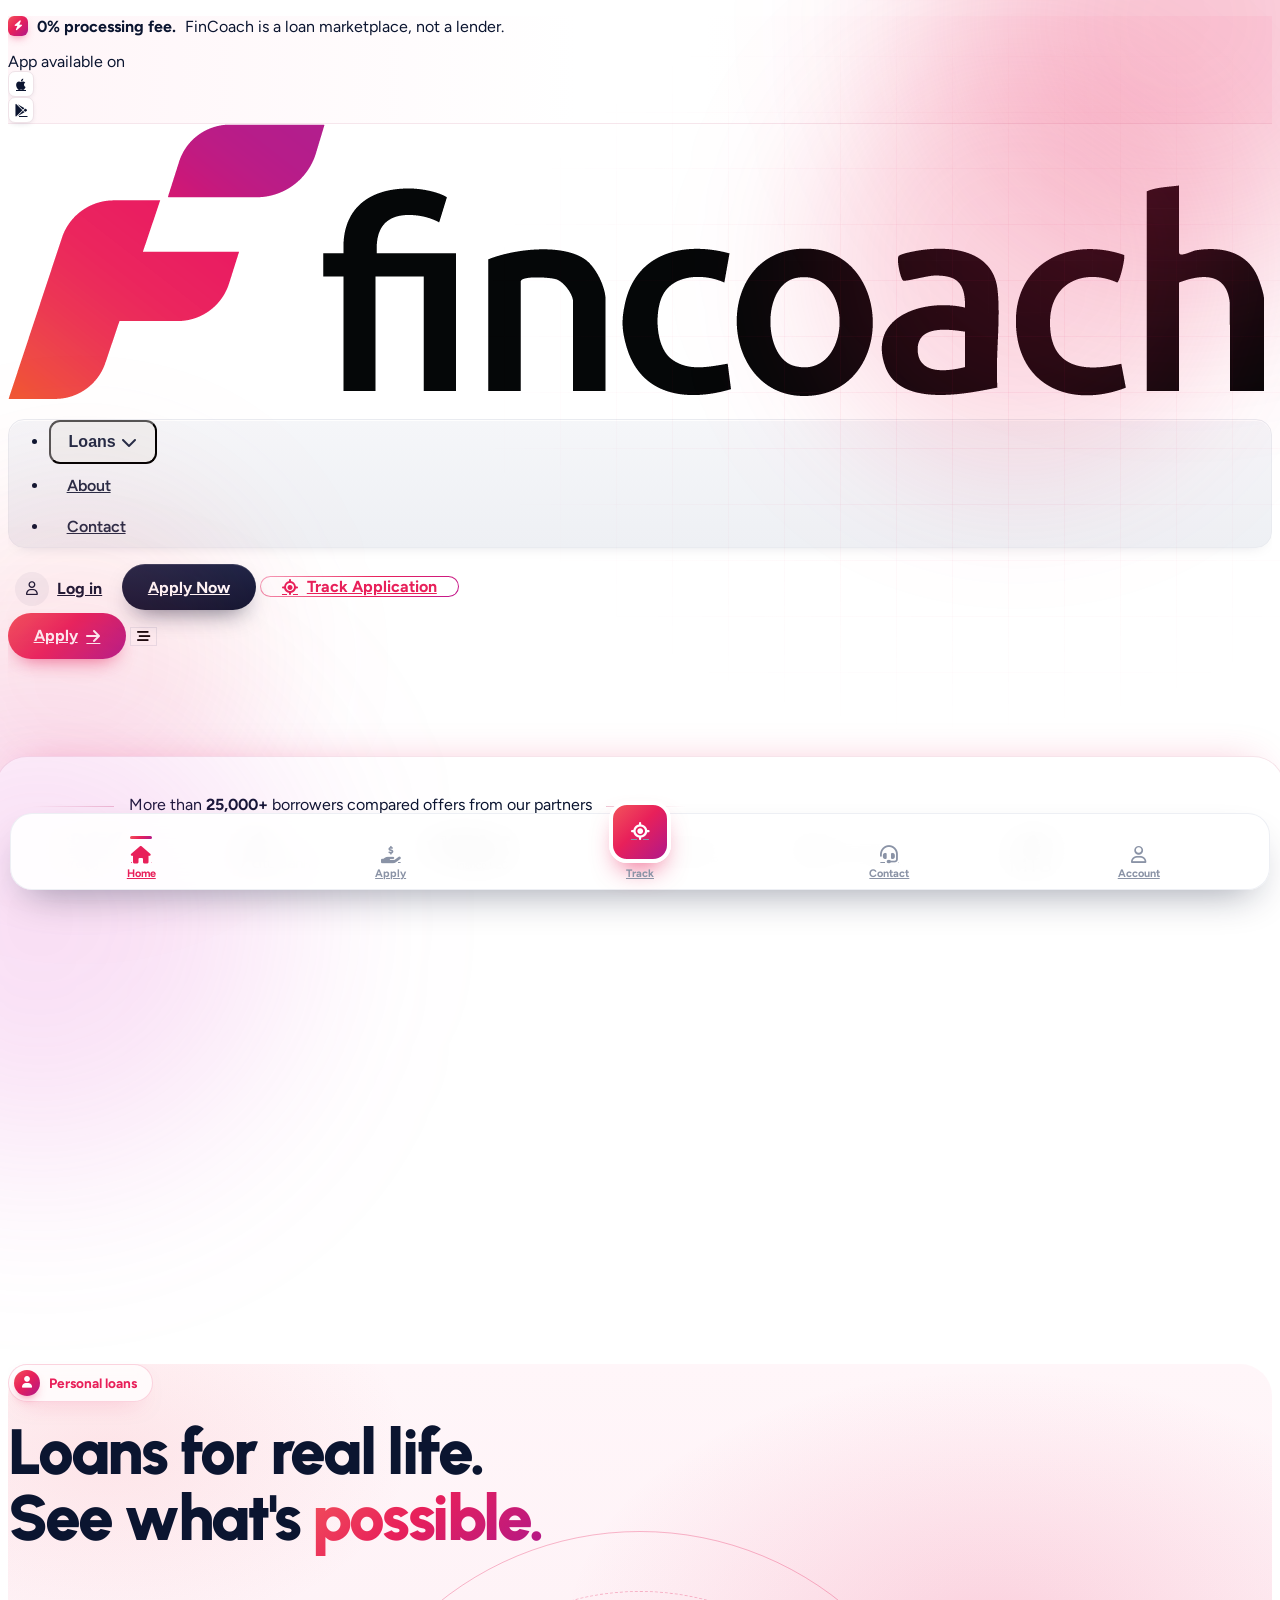
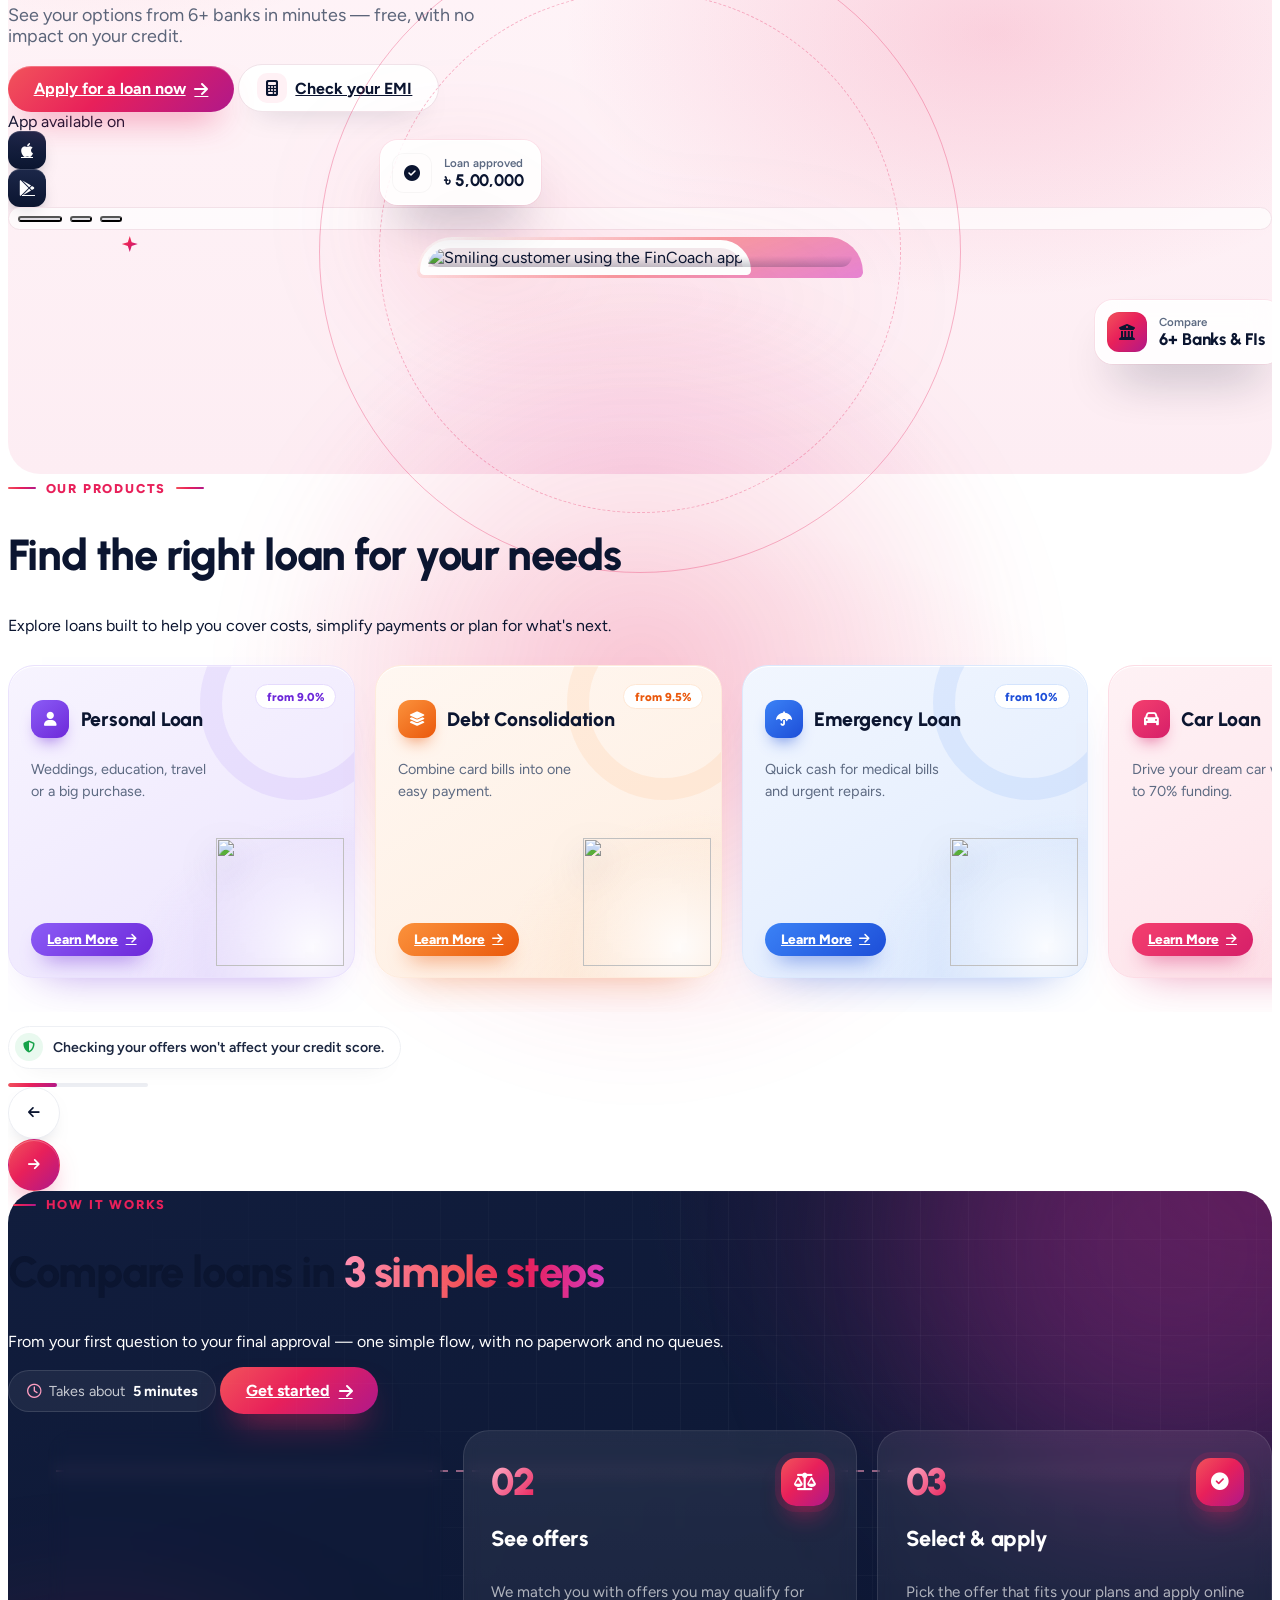
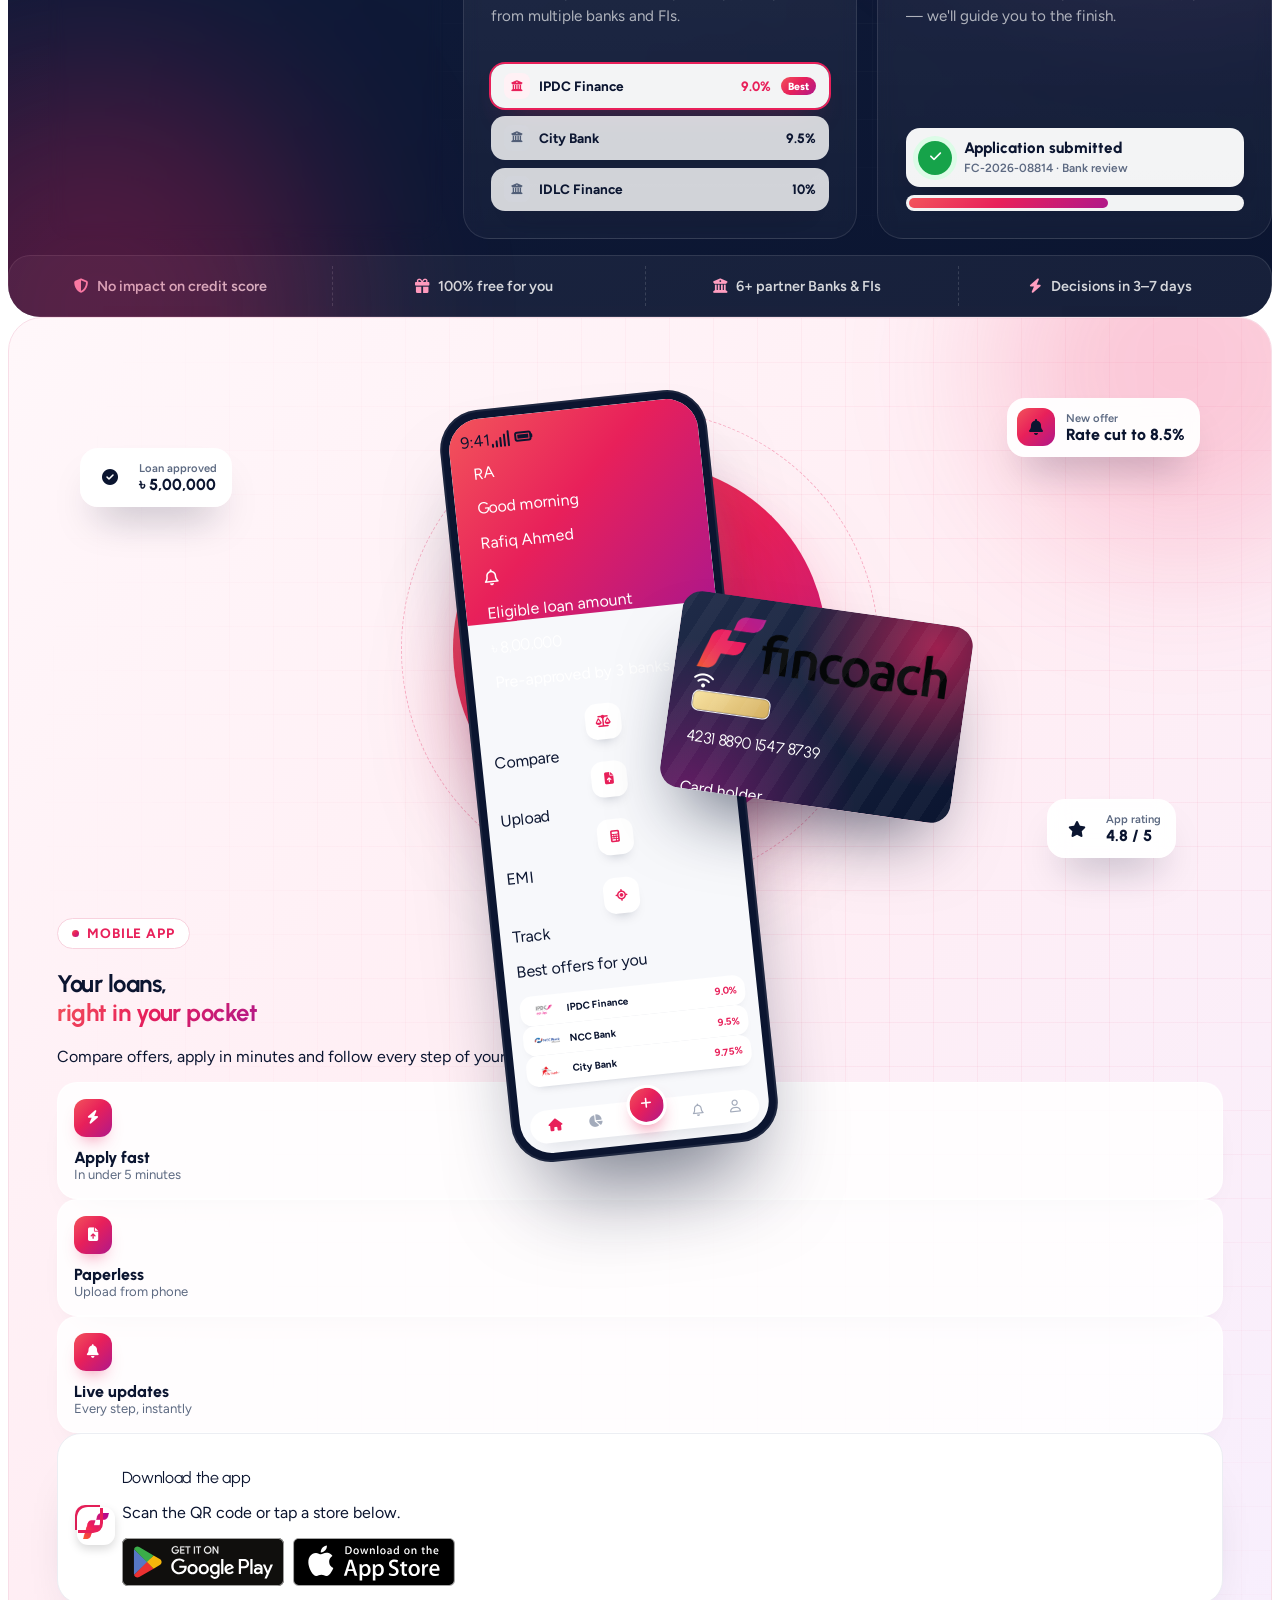
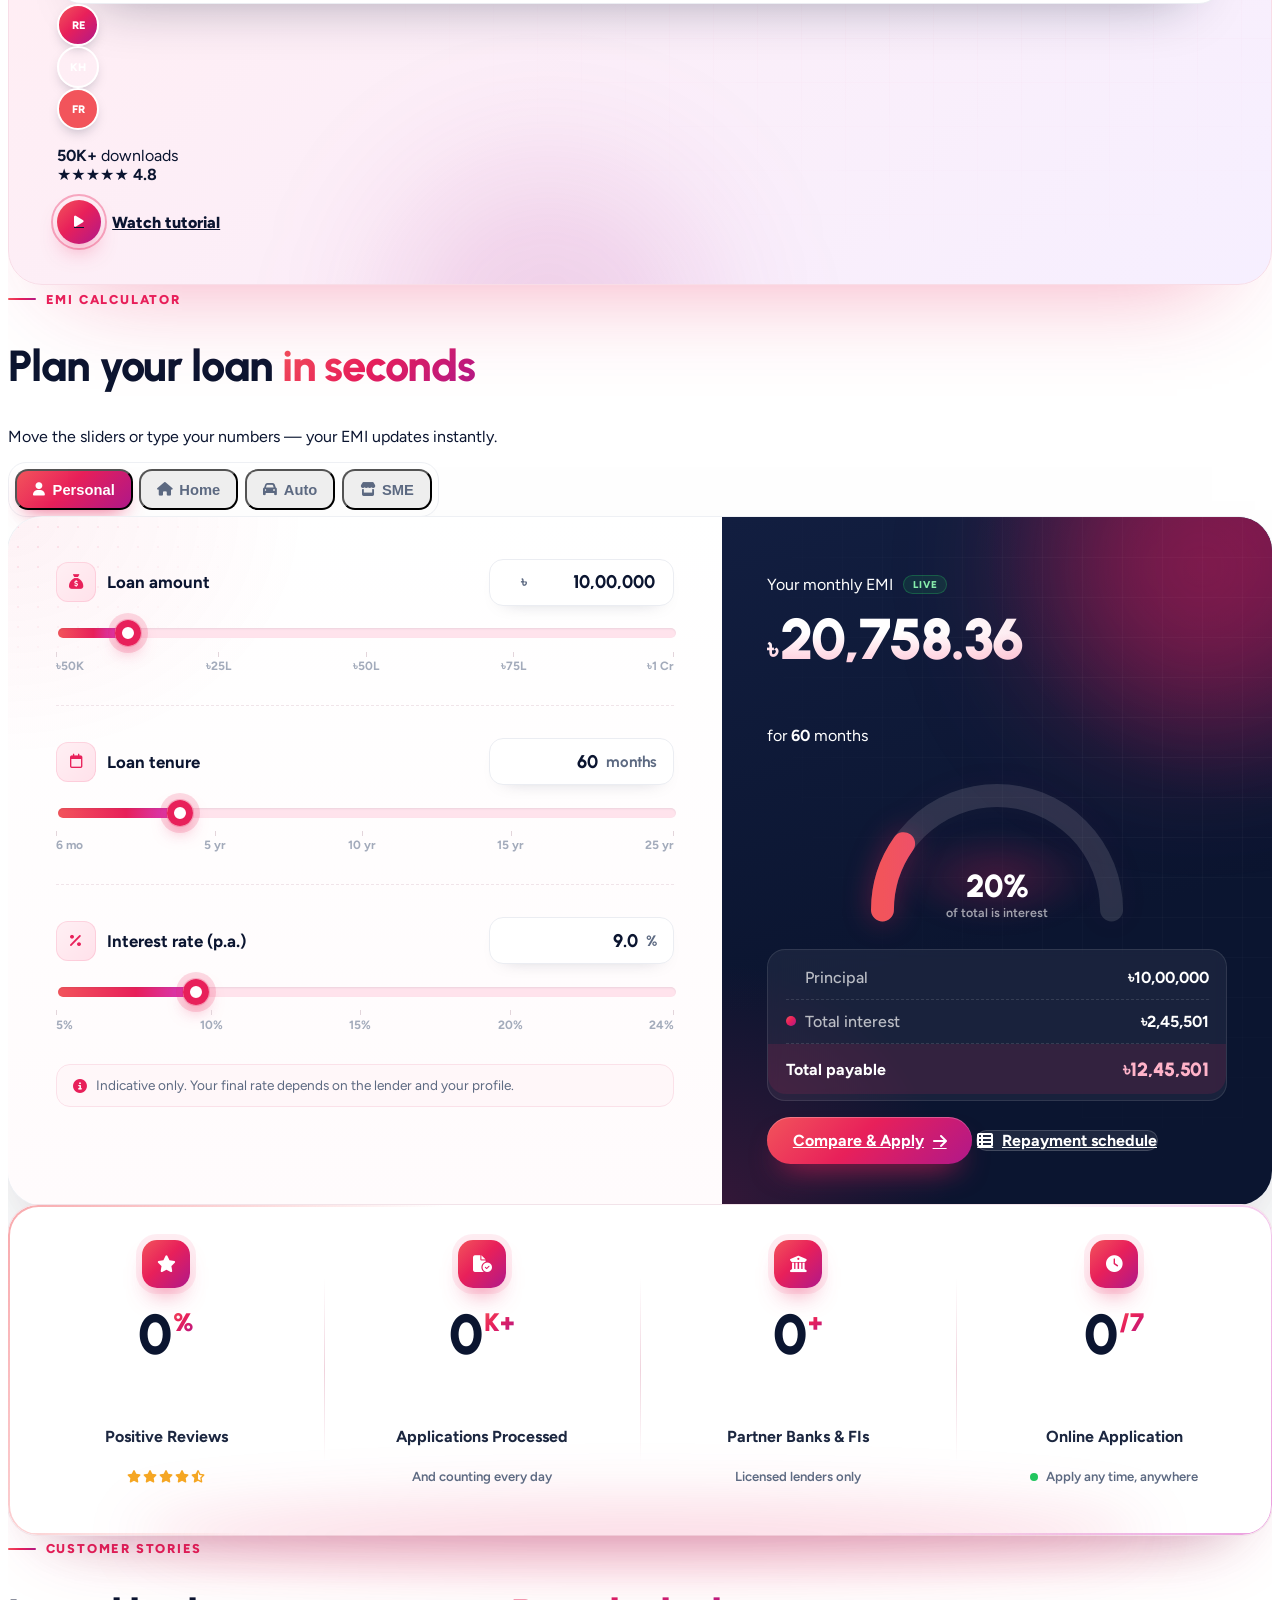
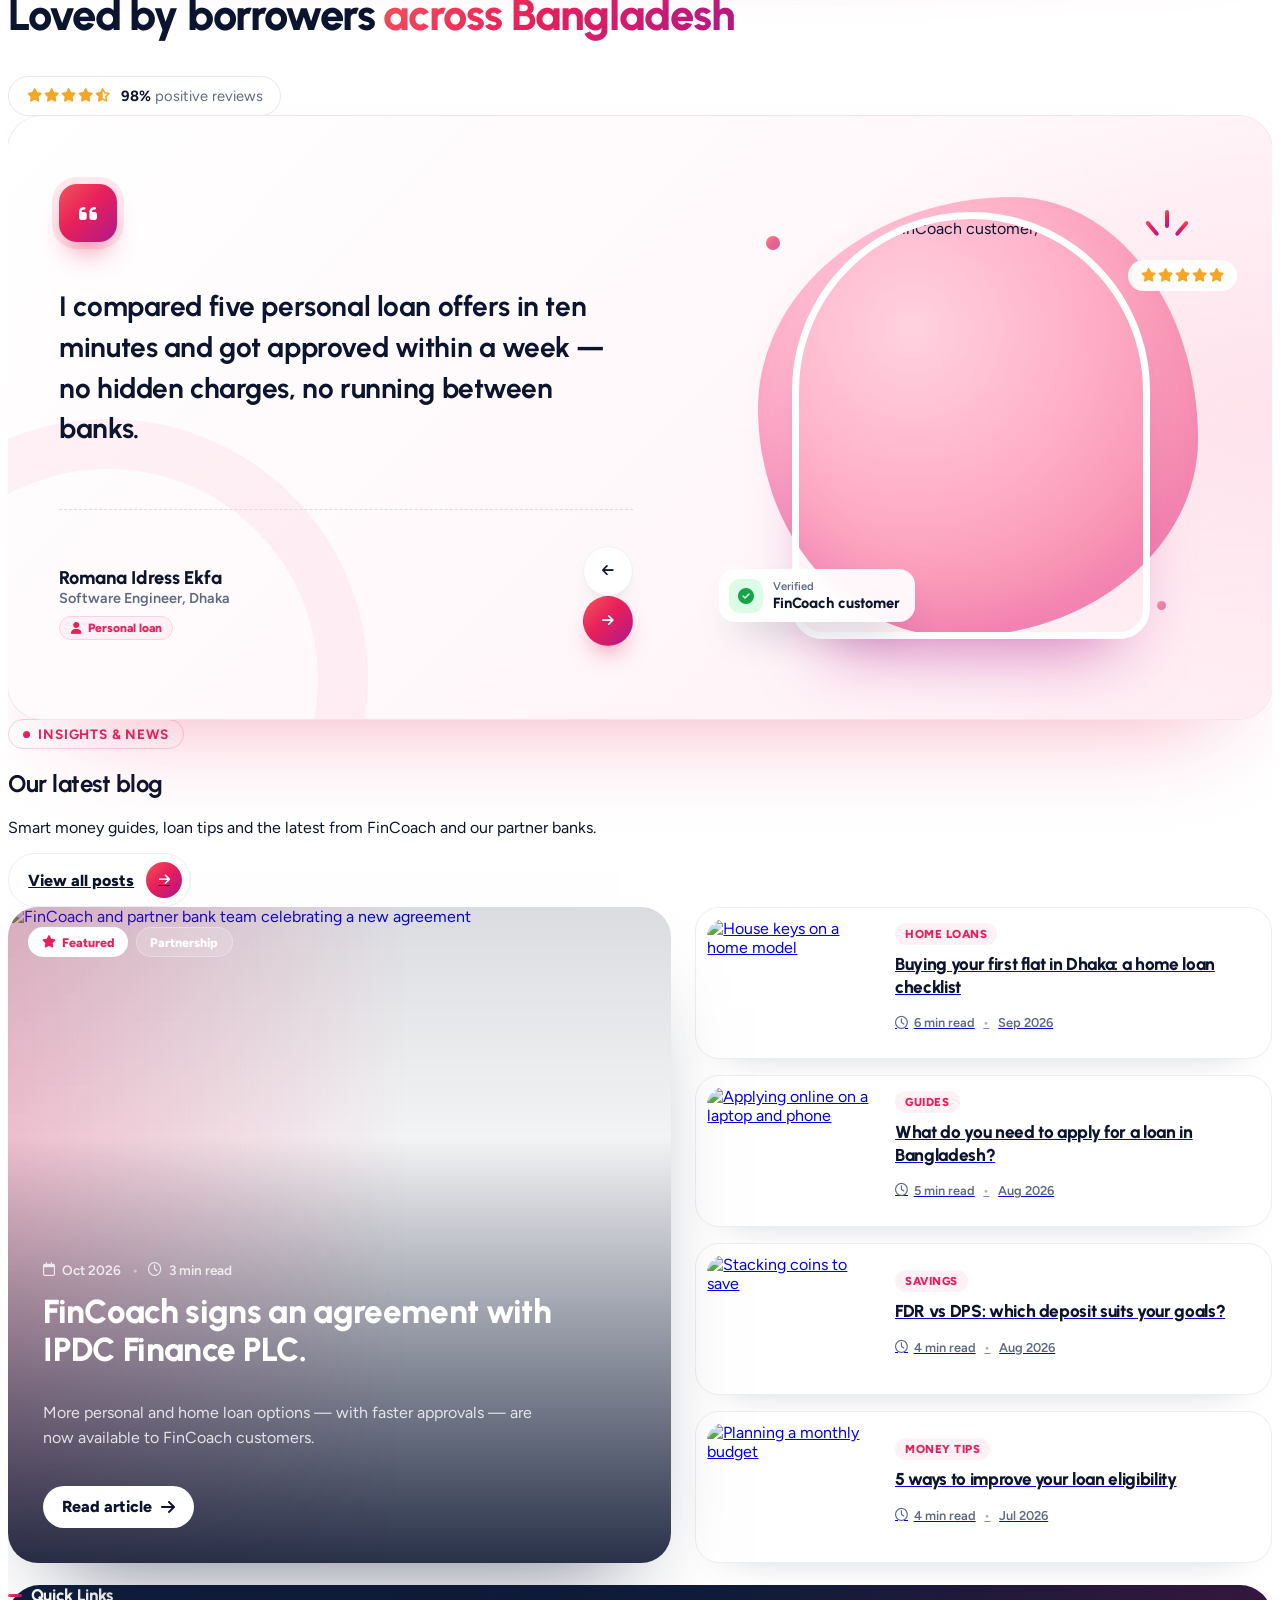
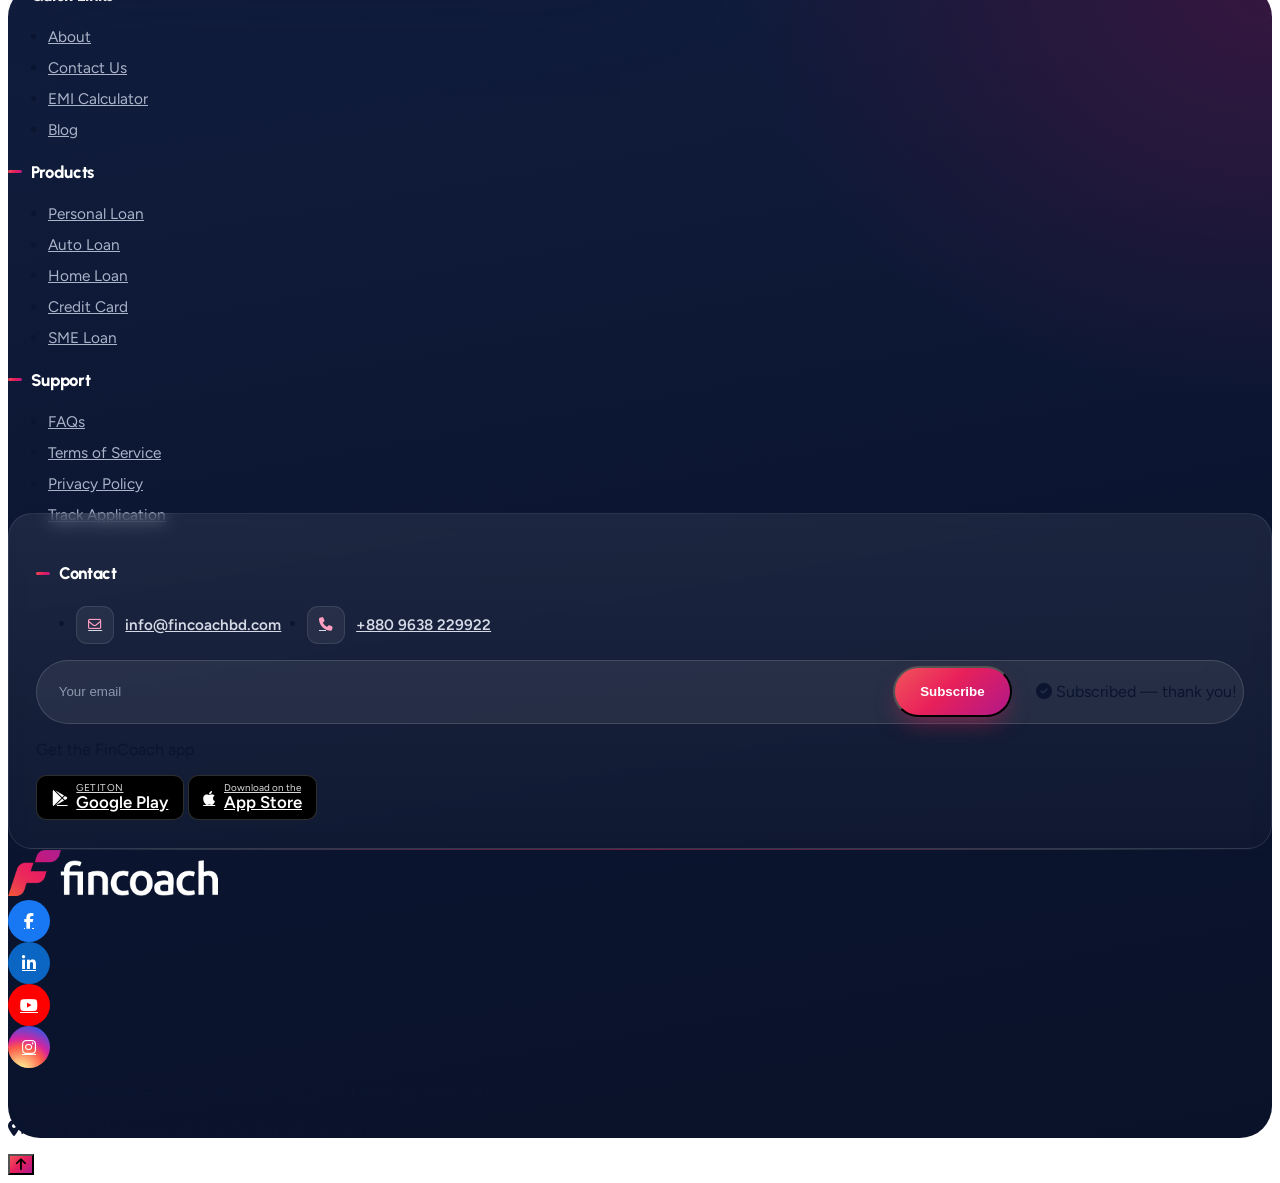
==== commit b20be1c6: "Homepage loan cards: soft tinted cards with 3D illustrations (old design kept commented) Co-Authored" ====
--- a/index.html
+++ b/index.html
@@ -269,6 +269,117 @@
     </div>
 
     <div class="sc-track mt-10 md:mt-12" id="scTrack" tabindex="0" aria-label="Loan types">
+      <article class="lc2" style="--c1:#8b5cf6;--c2:#6d28d9">
+        <span class="lc2-rate">from 9.0%</span>
+        <div class="lc2-top">
+          <span class="lc2-ic"><i class="fa-solid fa-user"></i></span>
+          <h3>Personal Loan</h3>
+        </div>
+        <p>Weddings, education, travel or a big purchase.</p>
+        <a href="loan.html?type=personal" class="lc2-btn">Learn More <i class="fa-solid fa-arrow-right"></i></a>
+        <img class="lc2-img" src="https://cdn.jsdelivr.net/gh/microsoft/fluentui-emoji@main/assets/Money%20bag/3D/money_bag_3d.png" alt="" />
+        <a href="loan.html?type=personal" class="lc2-link" aria-label="Personal Loan"></a>
+      </article>
+      <article class="lc2" style="--c1:#fb923c;--c2:#ea580c">
+        <span class="lc2-rate">from 9.5%</span>
+        <div class="lc2-top">
+          <span class="lc2-ic"><i class="fa-solid fa-layer-group"></i></span>
+          <h3>Debt Consolidation</h3>
+        </div>
+        <p>Combine card bills into one easy payment.</p>
+        <a href="loan.html?type=consolidation" class="lc2-btn">Learn More <i class="fa-solid fa-arrow-right"></i></a>
+        <img class="lc2-img" src="https://cdn.jsdelivr.net/gh/microsoft/fluentui-emoji@main/assets/Money%20with%20wings/3D/money_with_wings_3d.png" alt="" />
+        <a href="loan.html?type=consolidation" class="lc2-link" aria-label="Debt Consolidation"></a>
+      </article>
+      <article class="lc2" style="--c1:#3b82f6;--c2:#1d4ed8">
+        <span class="lc2-rate">from 10%</span>
+        <div class="lc2-top">
+          <span class="lc2-ic"><i class="fa-solid fa-umbrella"></i></span>
+          <h3>Emergency Loan</h3>
+        </div>
+        <p>Quick cash for medical bills and urgent repairs.</p>
+        <a href="loan.html?type=emergency" class="lc2-btn">Learn More <i class="fa-solid fa-arrow-right"></i></a>
+        <img class="lc2-img" src="https://cdn.jsdelivr.net/gh/microsoft/fluentui-emoji@main/assets/Umbrella%20with%20rain%20drops/3D/umbrella_with_rain_drops_3d.png" alt="" />
+        <a href="loan.html?type=emergency" class="lc2-link" aria-label="Emergency Loan"></a>
+      </article>
+      <article class="lc2" style="--c1:#f43f6e;--c2:#d61f69">
+        <span class="lc2-rate">from 9.5%</span>
+        <div class="lc2-top">
+          <span class="lc2-ic"><i class="fa-solid fa-car"></i></span>
+          <h3>Car Loan</h3>
+        </div>
+        <p>Drive your dream car with up to 70% funding.</p>
+        <a href="loan.html?type=auto" class="lc2-btn">Learn More <i class="fa-solid fa-arrow-right"></i></a>
+        <img class="lc2-img" src="https://cdn.jsdelivr.net/gh/microsoft/fluentui-emoji@main/assets/Automobile/3D/automobile_3d.png" alt="" />
+        <a href="loan.html?type=auto" class="lc2-link" aria-label="Car Loan"></a>
+      </article>
+      <article class="lc2" style="--c1:#8b5cf6;--c2:#6d28d9">
+        <span class="lc2-rate">from 8.5%</span>
+        <div class="lc2-top">
+          <span class="lc2-ic"><i class="fa-solid fa-house"></i></span>
+          <h3>Home Loan</h3>
+        </div>
+        <p>Buy, build or renovate with tenures up to 25 years.</p>
+        <a href="loan.html?type=home" class="lc2-btn">Learn More <i class="fa-solid fa-arrow-right"></i></a>
+        <img class="lc2-img" src="https://cdn.jsdelivr.net/gh/microsoft/fluentui-emoji@main/assets/House%20with%20garden/3D/house_with_garden_3d.png" alt="" />
+        <a href="loan.html?type=home" class="lc2-link" aria-label="Home Loan"></a>
+      </article>
+      <article class="lc2" style="--c1:#fb923c;--c2:#ea580c">
+        <span class="lc2-rate">0% fee yr 1</span>
+        <div class="lc2-top">
+          <span class="lc2-ic"><i class="fa-solid fa-credit-card"></i></span>
+          <h3>Credit Card</h3>
+        </div>
+        <p>Cashback, rewards and lounge access.</p>
+        <a href="loan.html?type=card" class="lc2-btn">Learn More <i class="fa-solid fa-arrow-right"></i></a>
+        <img class="lc2-img" src="https://cdn.jsdelivr.net/gh/microsoft/fluentui-emoji@main/assets/Credit%20card/3D/credit_card_3d.png" alt="" />
+        <a href="loan.html?type=card" class="lc2-link" aria-label="Credit Card"></a>
+      </article>
+      <article class="lc2" style="--c1:#3b82f6;--c2:#1d4ed8">
+        <span class="lc2-rate">from 10.5%</span>
+        <div class="lc2-top">
+          <span class="lc2-ic"><i class="fa-solid fa-store"></i></span>
+          <h3>Business Loan</h3>
+        </div>
+        <p>Grow your business with working capital.</p>
+        <a href="loan.html?type=sme" class="lc2-btn">Learn More <i class="fa-solid fa-arrow-right"></i></a>
+        <img class="lc2-img" src="https://cdn.jsdelivr.net/gh/microsoft/fluentui-emoji@main/assets/Convenience%20store/3D/convenience_store_3d.png" alt="" />
+        <a href="loan.html?type=sme" class="lc2-link" aria-label="Business Loan"></a>
+      </article>
+      <article class="lc2" style="--c1:#f43f6e;--c2:#d61f69">
+        <span class="lc2-rate">from 9.0%</span>
+        <div class="lc2-top">
+          <span class="lc2-ic"><i class="fa-solid fa-graduation-cap"></i></span>
+          <h3>Education Loan</h3>
+        </div>
+        <p>Invest in your future with easy repayment.</p>
+        <a href="loan.html?type=education" class="lc2-btn">Learn More <i class="fa-solid fa-arrow-right"></i></a>
+        <img class="lc2-img" src="https://cdn.jsdelivr.net/gh/microsoft/fluentui-emoji@main/assets/Books/3D/books_3d.png" alt="" />
+        <a href="loan.html?type=education" class="lc2-link" aria-label="Education Loan"></a>
+      </article>
+      <article class="lc2" style="--c1:#10b981;--c2:#047857">
+        <span class="lc2-rate">from 9.5%</span>
+        <div class="lc2-top">
+          <span class="lc2-ic"><i class="fa-solid fa-plane"></i></span>
+          <h3>Travel Loan</h3>
+        </div>
+        <p>Umrah, Hajj or a family holiday in easy instalments.</p>
+        <a href="loan.html?type=travel" class="lc2-btn">Learn More <i class="fa-solid fa-arrow-right"></i></a>
+        <img class="lc2-img" src="https://cdn.jsdelivr.net/gh/microsoft/fluentui-emoji@main/assets/Airplane/3D/airplane_3d.png" alt="" />
+        <a href="loan.html?type=travel" class="lc2-link" aria-label="Travel Loan"></a>
+      </article>
+      <article class="lc2" style="--c1:#f59e0b;--c2:#d97706">
+        <span class="lc2-rate">up to 11%</span>
+        <div class="lc2-top">
+          <span class="lc2-ic"><i class="fa-solid fa-piggy-bank"></i></span>
+          <h3>Deposit Schemes</h3>
+        </div>
+        <p>Grow your savings with top FDR and DPS rates.</p>
+        <a href="loan.html?type=deposit" class="lc2-btn">Learn More <i class="fa-solid fa-arrow-right"></i></a>
+        <img class="lc2-img" src="https://cdn.jsdelivr.net/gh/microsoft/fluentui-emoji@main/assets/Bank/3D/bank_3d.png" alt="" />
+        <a href="loan.html?type=deposit" class="lc2-link" aria-label="Deposit Schemes"></a>
+      </article>
+      <!-- ===== Previous loan card design (kept for reference — uncomment to restore) =====
       <article class="ol-card" style="--t1:#fff0f4;--t2:#ffd9e4;--ac:#e8205a">
         <div class="ol-top">
           <span class="ol-ic"><img src="https://fincoach.com.bd/asset-client/img/deal/personal-loan-icon.svg" alt="" /></span>
@@ -419,6 +530,7 @@
           <a href="loan.html?type=deposit" class="ol-more">Learn more</a>
         </div>
       </article>
+      ===== end previous design ===== -->
     </div>
 
     <div class="flex flex-wrap items-center justify-between gap-4 mt-6">
--- a/assets/css/style.css
+++ b/assets/css/style.css
@@ -2993,3 +2993,48 @@
 .tw4-chip-b { right: 6%; top: 24%; padding: .55rem .8rem; animation-delay: -3s; }
 @media (max-width: 479px) { .tw4-chip-a { left: 2%; bottom: 10%; } .tw4-chip-b { right: 2%; top: 12%; } .tw4-media { min-height: 330px; } }
 @media (prefers-reduced-motion: reduce) { .tw4-blob, .tw4-chip { animation: none; } }
+
+/* ==========================================================
+   Loan cards v4 — vivid gradient cards with 3D illustrations
+   ========================================================== */
+.lc2 { position: relative; flex: 0 0 300px; scroll-snap-align: start; min-height: 268px; display: flex; flex-direction: column; overflow: hidden; isolation: isolate;
+  padding: 1.4rem 1.4rem 1.3rem; border-radius: 26px; color: #fff;
+  background: radial-gradient(120% 90% at 0% 0%, rgba(255,255,255,.28), transparent 55%), linear-gradient(140deg, var(--c1) 0%, var(--c2) 100%);
+  box-shadow: inset 0 1px 0 rgba(255,255,255,.35), 0 26px 44px -26px color-mix(in srgb, var(--c2) 80%, transparent);
+  transition: transform .45s cubic-bezier(.2,.8,.2,1), box-shadow .45s; }
+@media (max-width: 639px) { .lc2 { flex-basis: 80%; } }
+/* decorative rings + soft light */
+.lc2::before { content: ""; position: absolute; z-index: -1; width: 220px; height: 220px; right: -70px; bottom: -80px; border-radius: 50%; background: radial-gradient(closest-side, rgba(255,255,255,.35), transparent); }
+.lc2::after { content: ""; position: absolute; z-index: -1; width: 150px; height: 150px; right: -40px; top: -60px; border-radius: 50%; border: 22px solid rgba(255,255,255,.12); }
+.lc2:hover { transform: translateY(-8px); box-shadow: inset 0 1px 0 rgba(255,255,255,.35), 0 36px 60px -26px color-mix(in srgb, var(--c2) 90%, transparent); }
+
+.lc2-top { display: flex; align-items: center; gap: .7rem; padding-right: 4.5rem; }
+.lc2-ic { width: 38px; height: 38px; flex: none; border-radius: 12px; display: grid; place-items: center; font-size: .9rem; color: var(--c2); background: #fff; box-shadow: 0 8px 16px -8px rgba(0,0,0,.35); }
+.lc2 h3 { font-family: "Urbanist", sans-serif; font-weight: 800; font-size: 1.22rem; line-height: 1.15; letter-spacing: -.01em; }
+.lc2 > p { margin-top: .6rem; max-width: 62%; font-size: .9rem; line-height: 1.5; color: rgba(255,255,255,.88); }
+.lc2-rate { position: absolute; top: 1.15rem; right: 1.1rem; padding: .28rem .65rem; border-radius: 99px; font-size: .72rem; font-weight: 800; color: #fff; background: rgba(255,255,255,.2); border: 1px solid rgba(255,255,255,.35); backdrop-filter: blur(6px); }
+.lc2-btn { position: relative; z-index: 2; margin-top: auto; align-self: flex-start; display: inline-flex; align-items: center; gap: .45rem; padding: .55rem 1rem; border-radius: 99px;
+  font-size: .85rem; font-weight: 800; color: var(--c2); background: #fff; box-shadow: 0 10px 20px -10px rgba(0,0,0,.35); transition: gap .25s, transform .25s; }
+.lc2-btn i { font-size: .75rem; transition: transform .25s; }
+.lc2:hover .lc2-btn i { transform: translateX(3px); }
+.lc2-img { position: absolute; right: .6rem; bottom: .7rem; width: 128px; height: 128px; object-fit: contain; pointer-events: none;
+  filter: drop-shadow(0 18px 20px rgba(0,0,0,.28)); transition: transform .6s cubic-bezier(.2,.8,.2,1); }
+.lc2:hover .lc2-img { transform: translateY(-8px) rotate(-6deg) scale(1.06); }
+.lc2-link { position: absolute; inset: 0; z-index: 1; border-radius: inherit; }
+@media (max-width: 379px) { .lc2-img { width: 104px; height: 104px; } .lc2 > p { max-width: 58%; } }
+
+/* Loan cards v4.1 — soft tints instead of deep colour */
+.lc2 { color: var(--ink);
+  background: radial-gradient(110% 90% at 100% 100%, color-mix(in srgb, var(--c1) 26%, #fff) 0%, transparent 60%),
+              linear-gradient(150deg, color-mix(in srgb, var(--c1) 7%, #fff) 0%, color-mix(in srgb, var(--c1) 16%, #fff) 100%);
+  border: 1px solid color-mix(in srgb, var(--c1) 18%, #fff);
+  box-shadow: 0 1px 0 #fff inset, 0 24px 44px -34px color-mix(in srgb, var(--c2) 60%, transparent); }
+.lc2:hover { box-shadow: 0 1px 0 #fff inset, 0 34px 56px -30px color-mix(in srgb, var(--c2) 55%, transparent); border-color: color-mix(in srgb, var(--c1) 35%, #fff); }
+.lc2::before { background: radial-gradient(closest-side, rgba(255,255,255,.9), transparent); }
+.lc2::after { border-color: color-mix(in srgb, var(--c1) 10%, transparent); }
+.lc2-ic { color: #fff; background: linear-gradient(140deg, var(--c1), var(--c2)); box-shadow: 0 10px 18px -10px var(--c2); }
+.lc2 h3 { color: var(--ink); }
+.lc2 > p { color: var(--muted); }
+.lc2-rate { color: var(--c2); background: #fff; border-color: color-mix(in srgb, var(--c1) 22%, #fff); }
+.lc2-btn { color: #fff; background: linear-gradient(140deg, var(--c1), var(--c2)); box-shadow: 0 12px 22px -12px var(--c2); }
+.lc2-img { filter: drop-shadow(0 16px 18px rgba(11,21,48,.18)); }
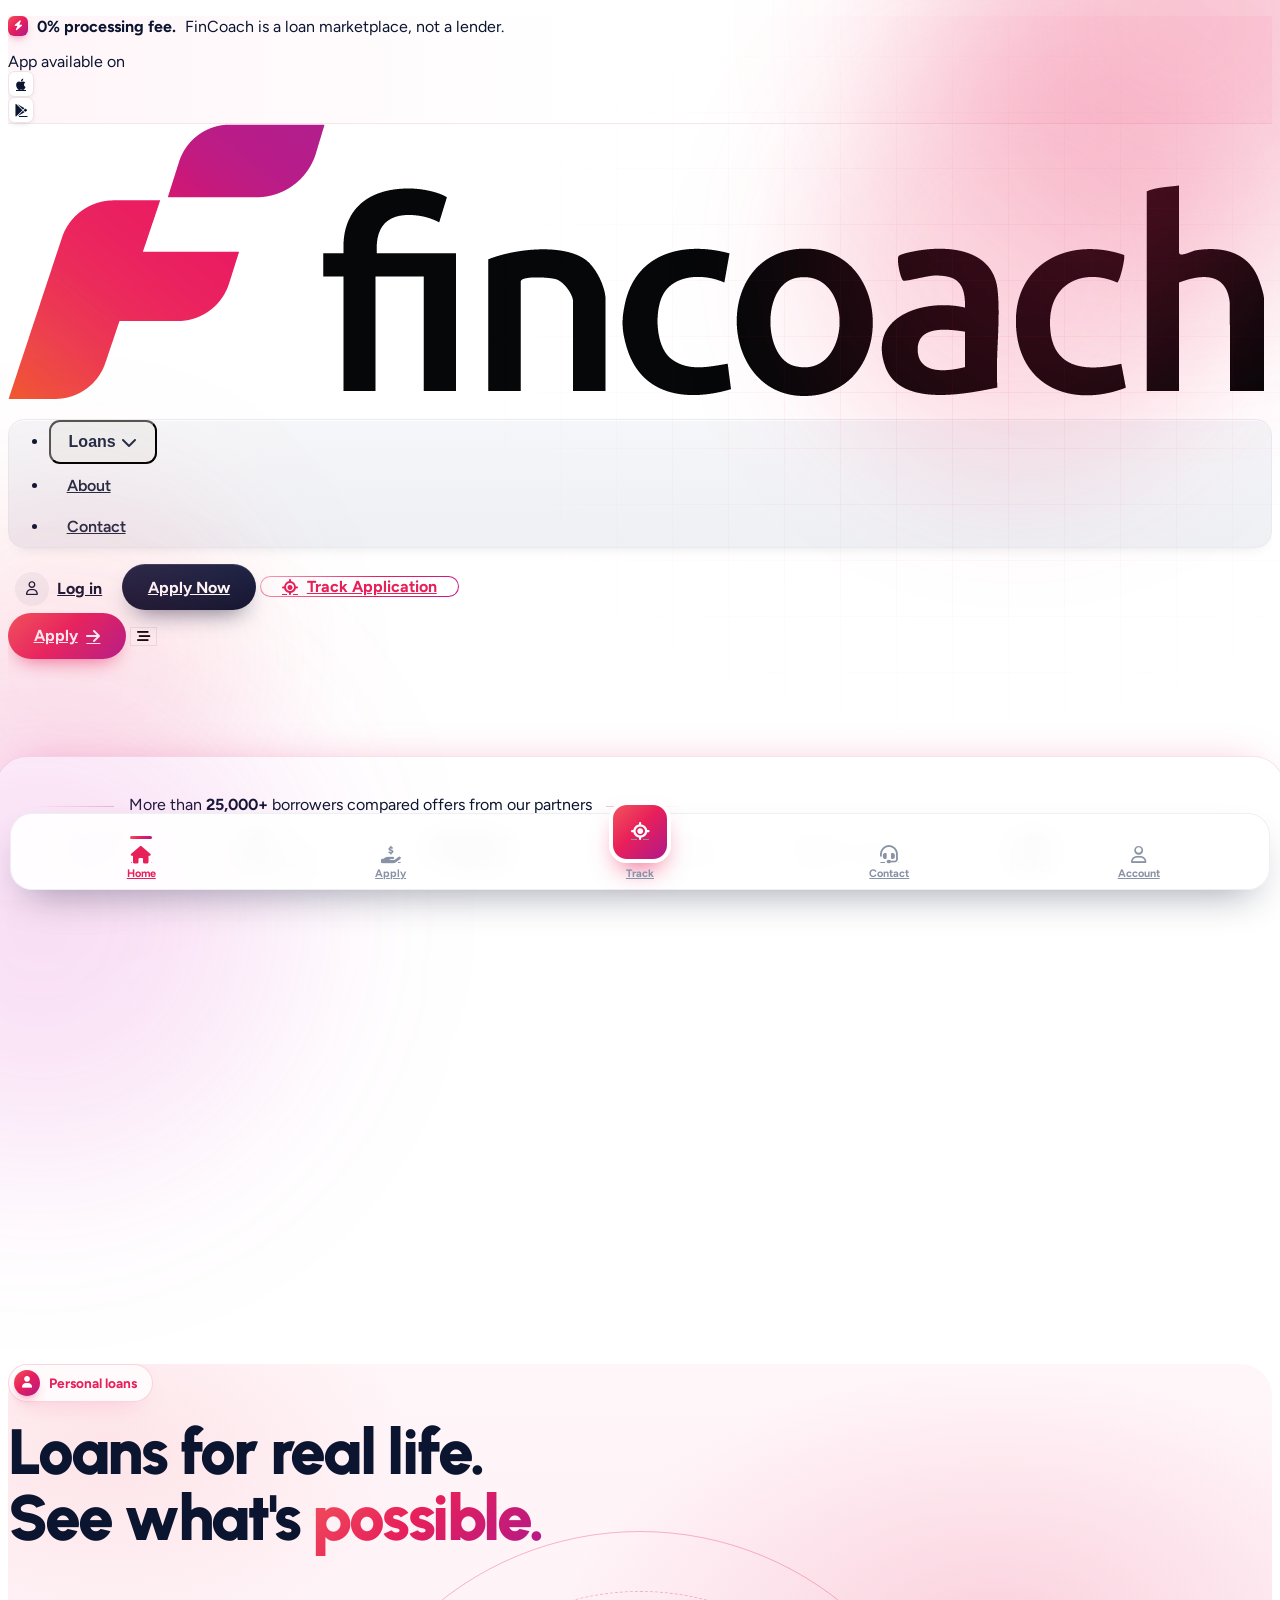
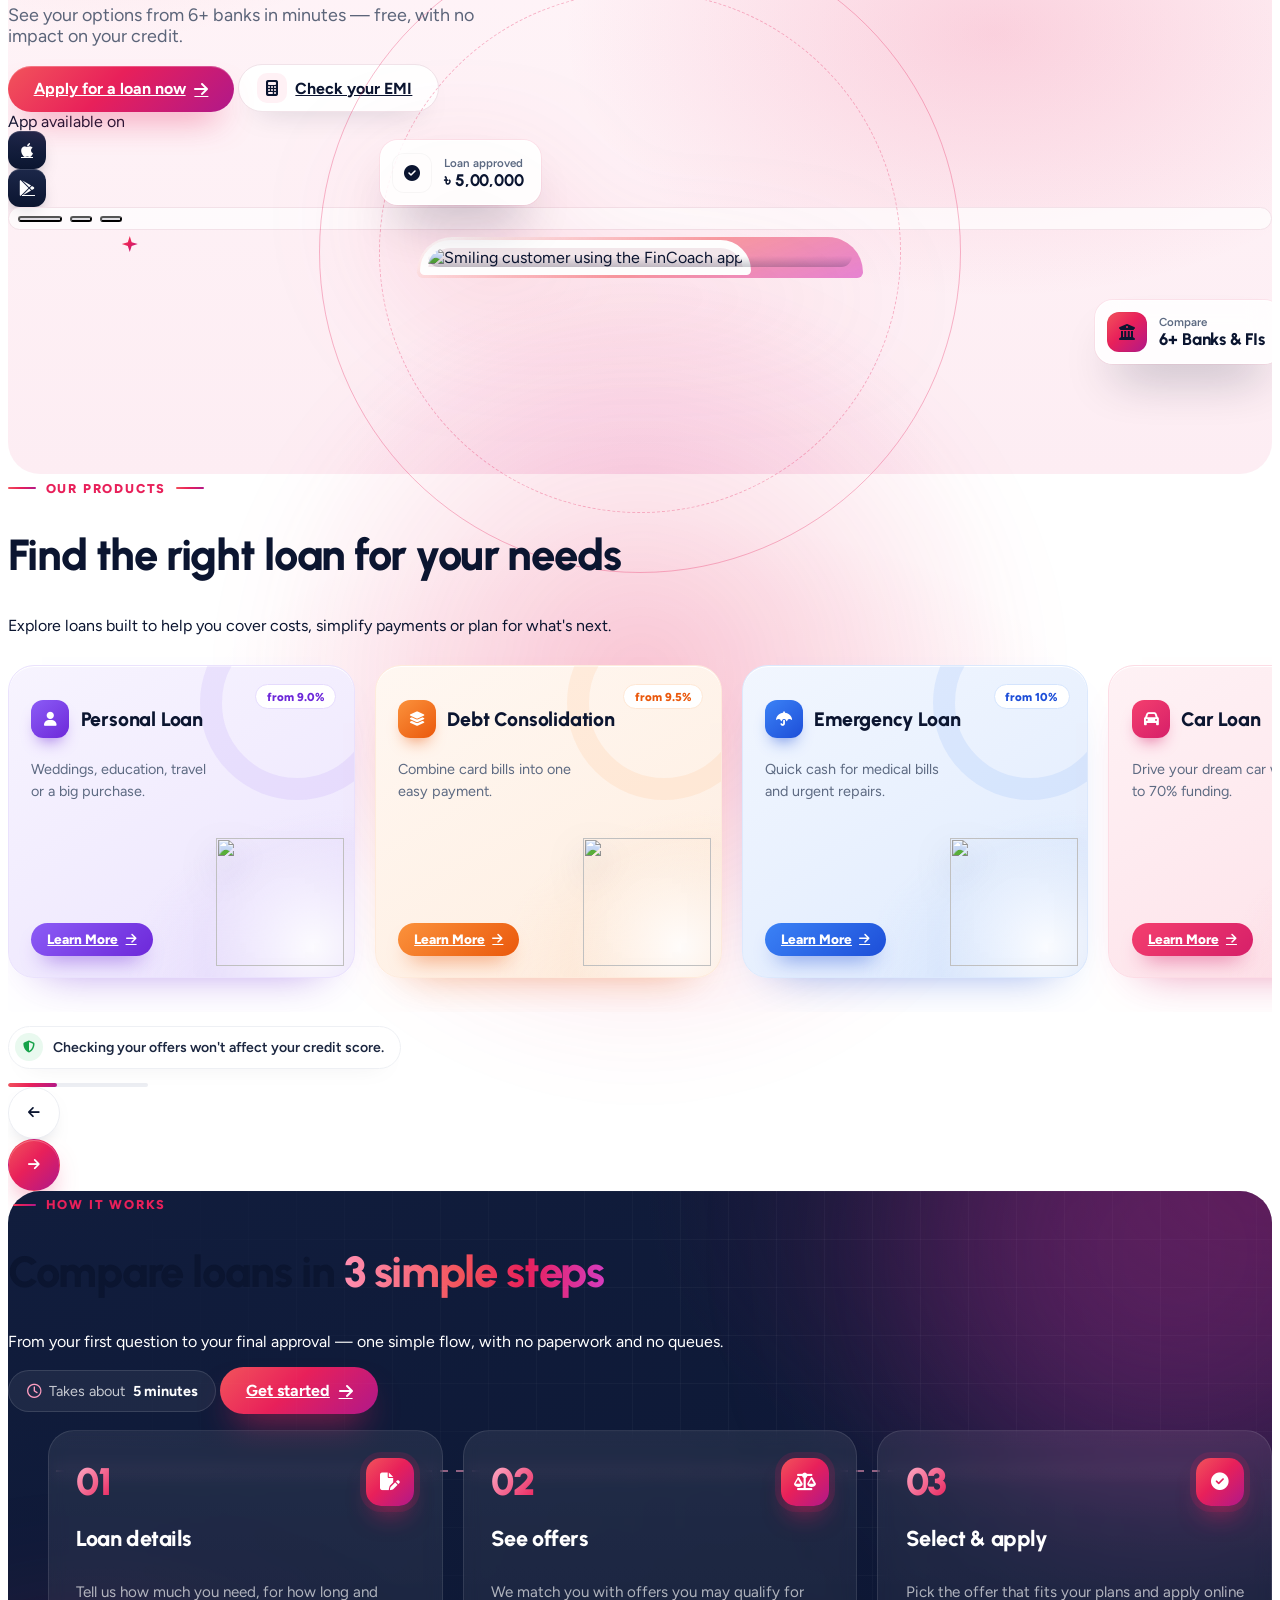
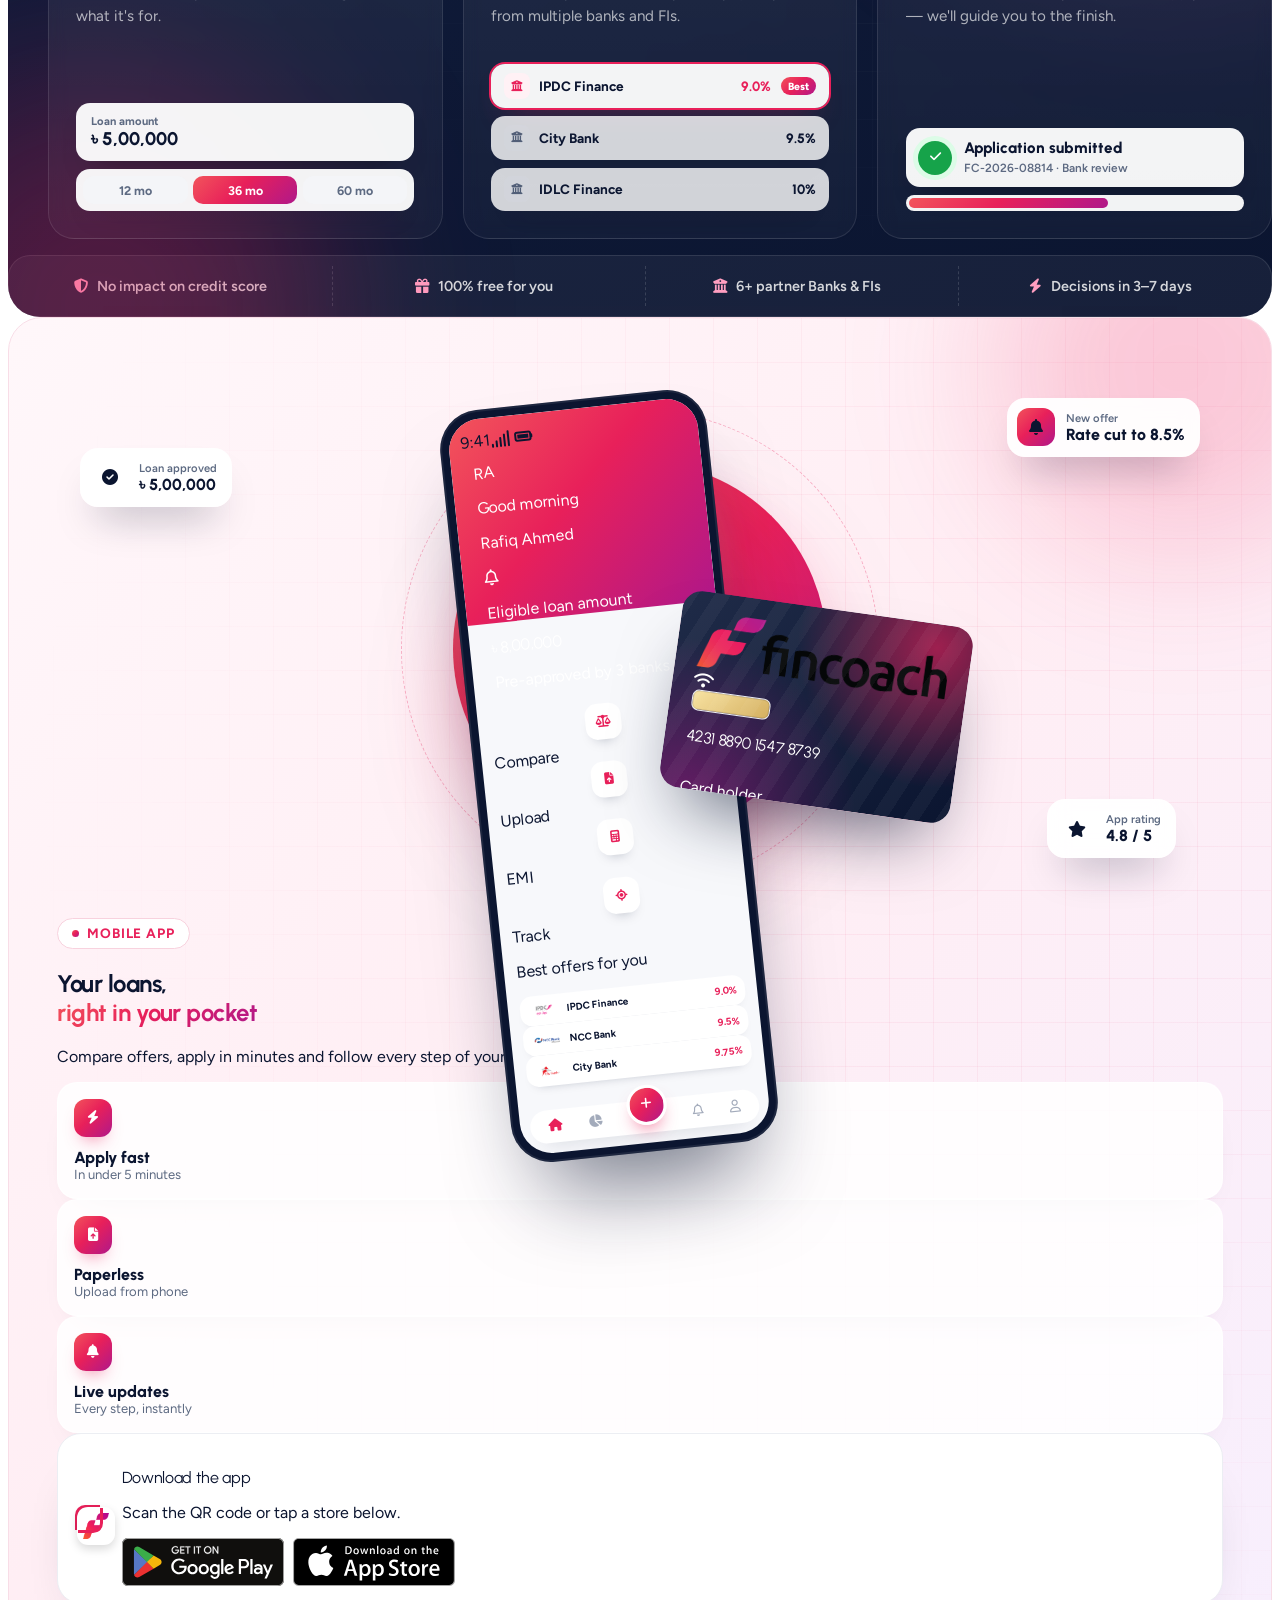
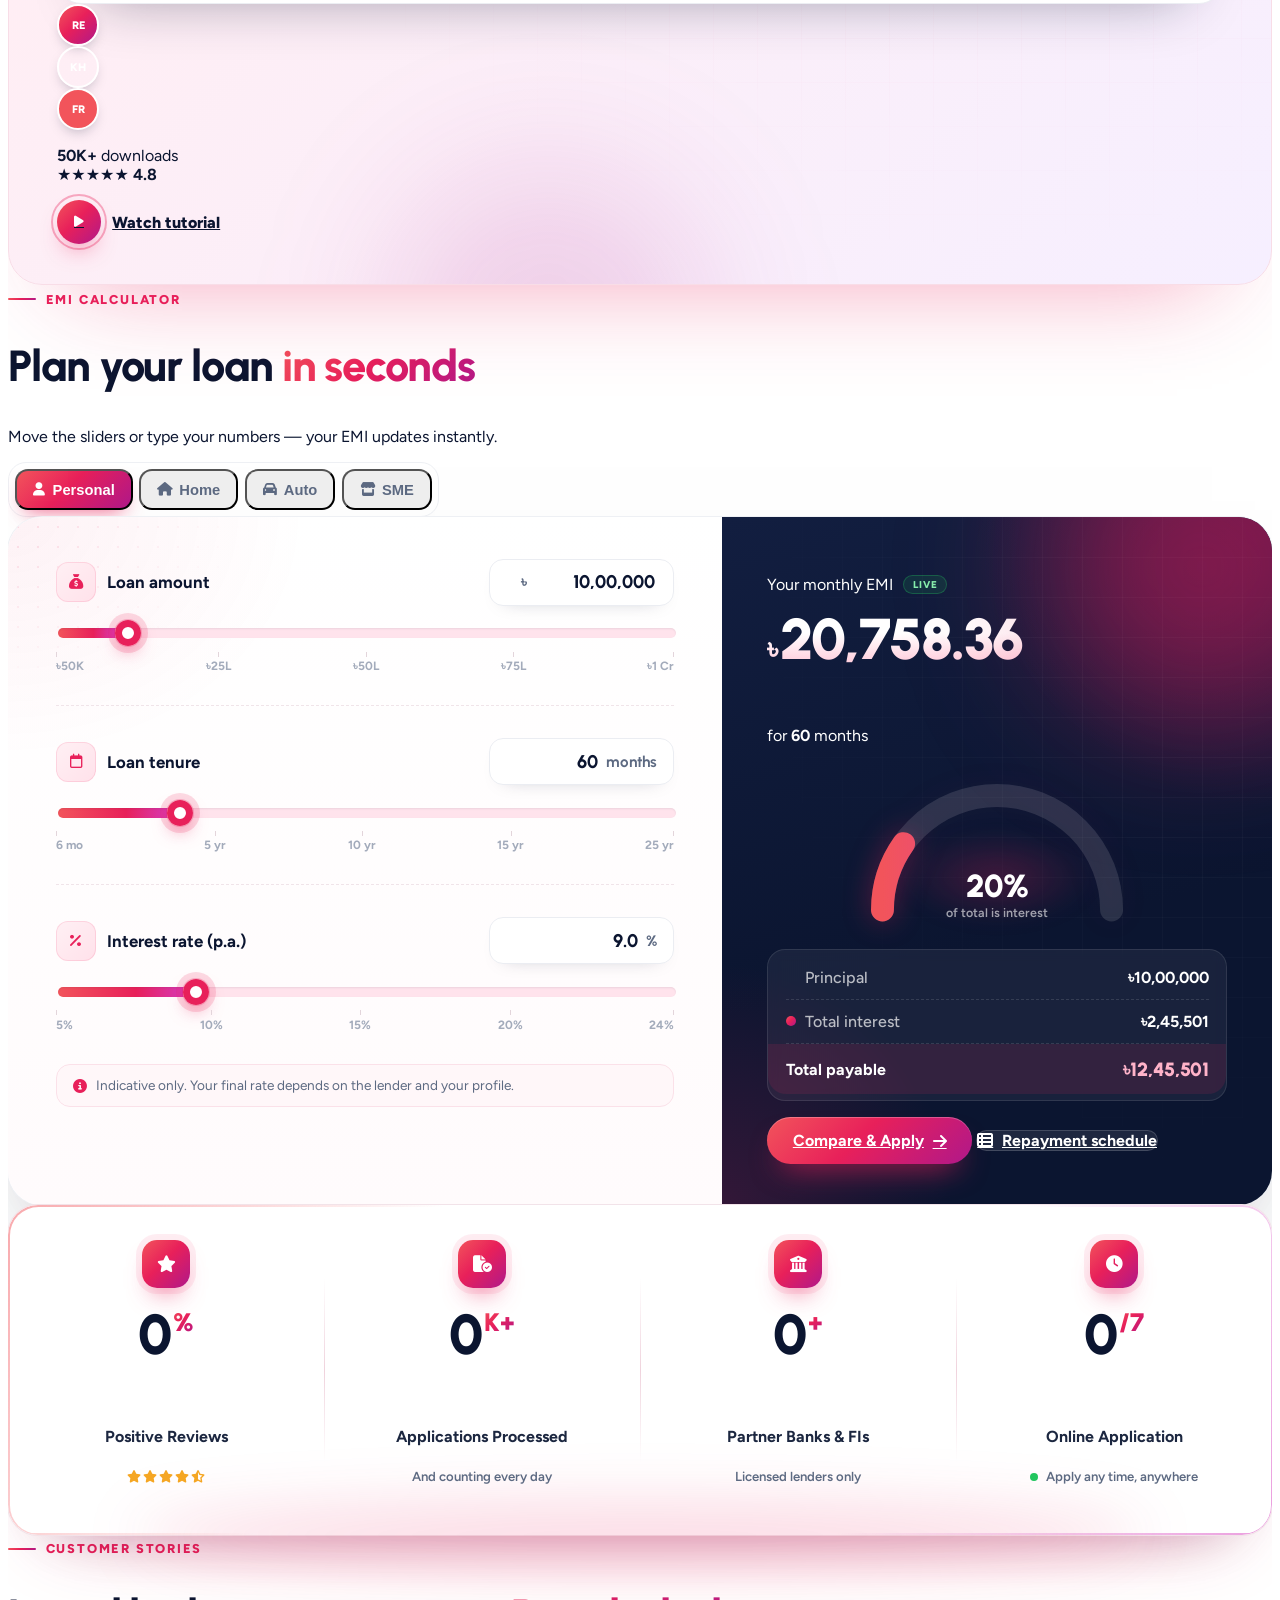
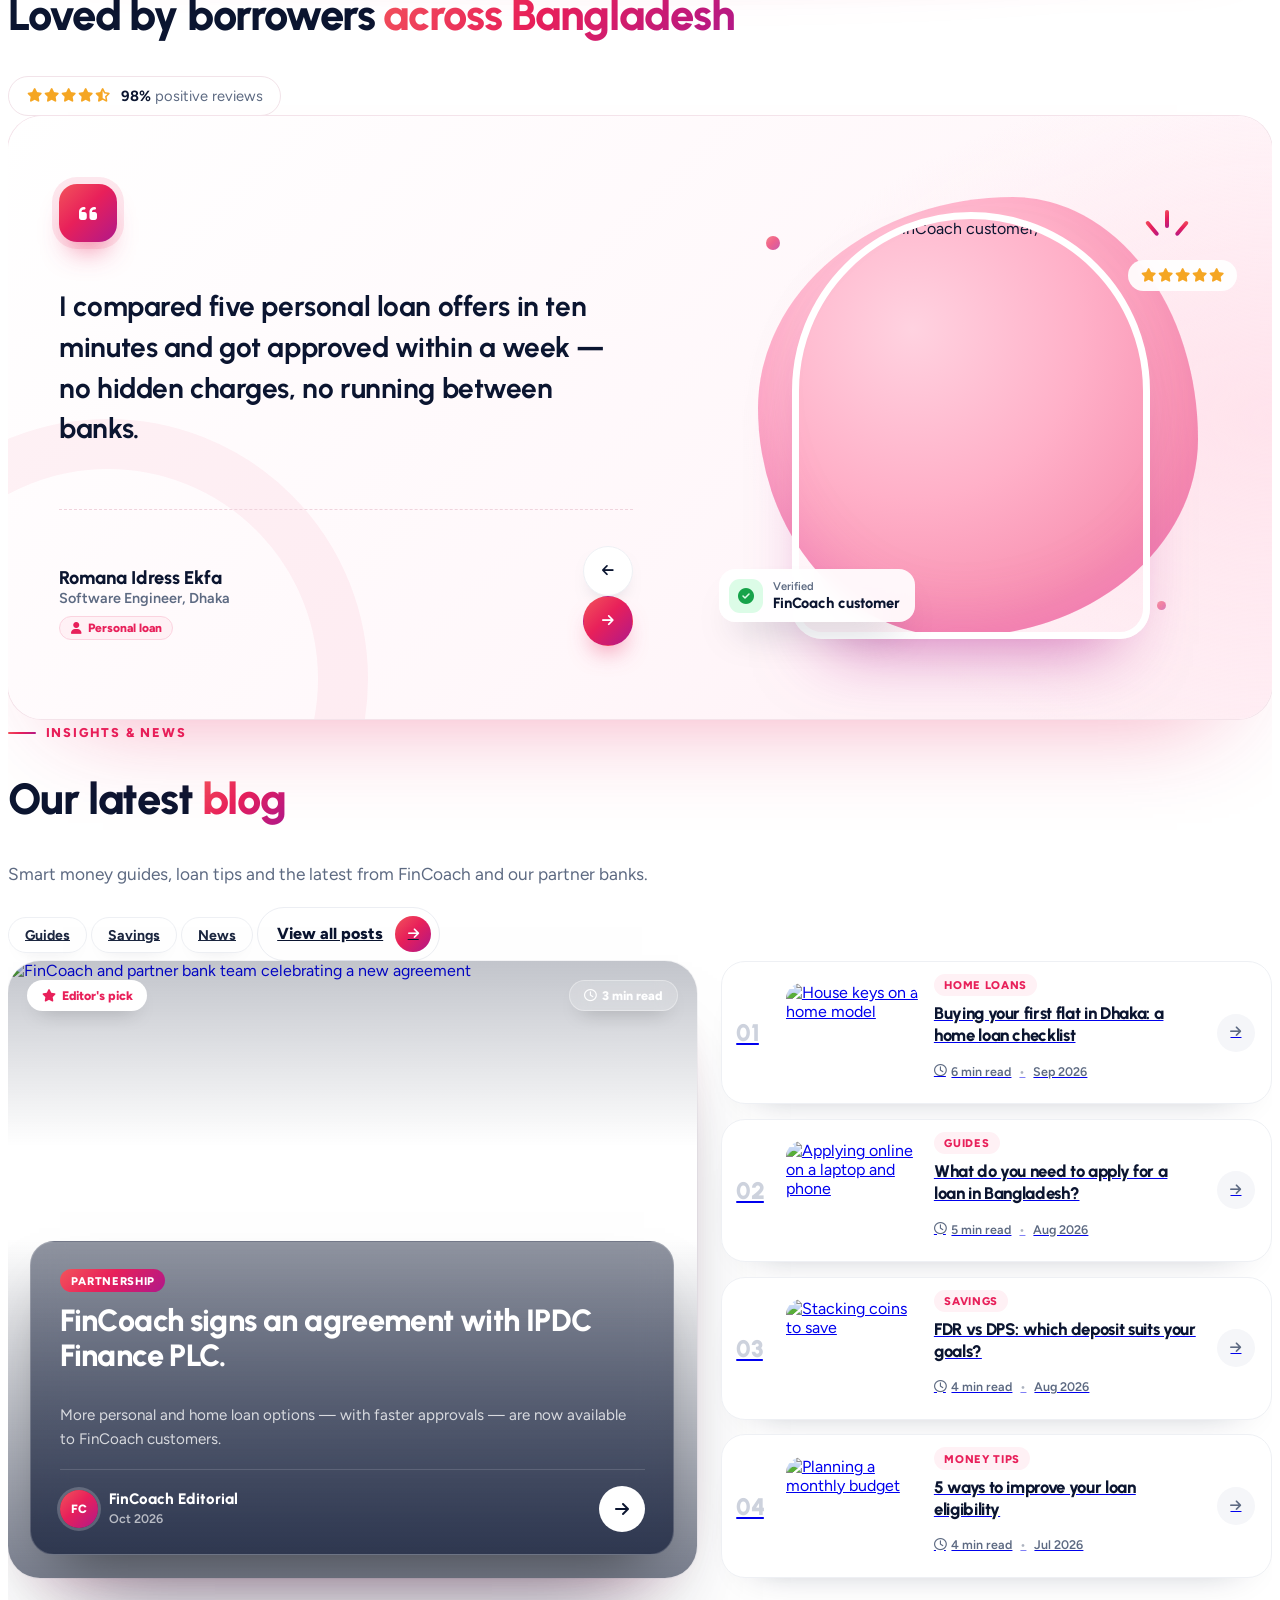
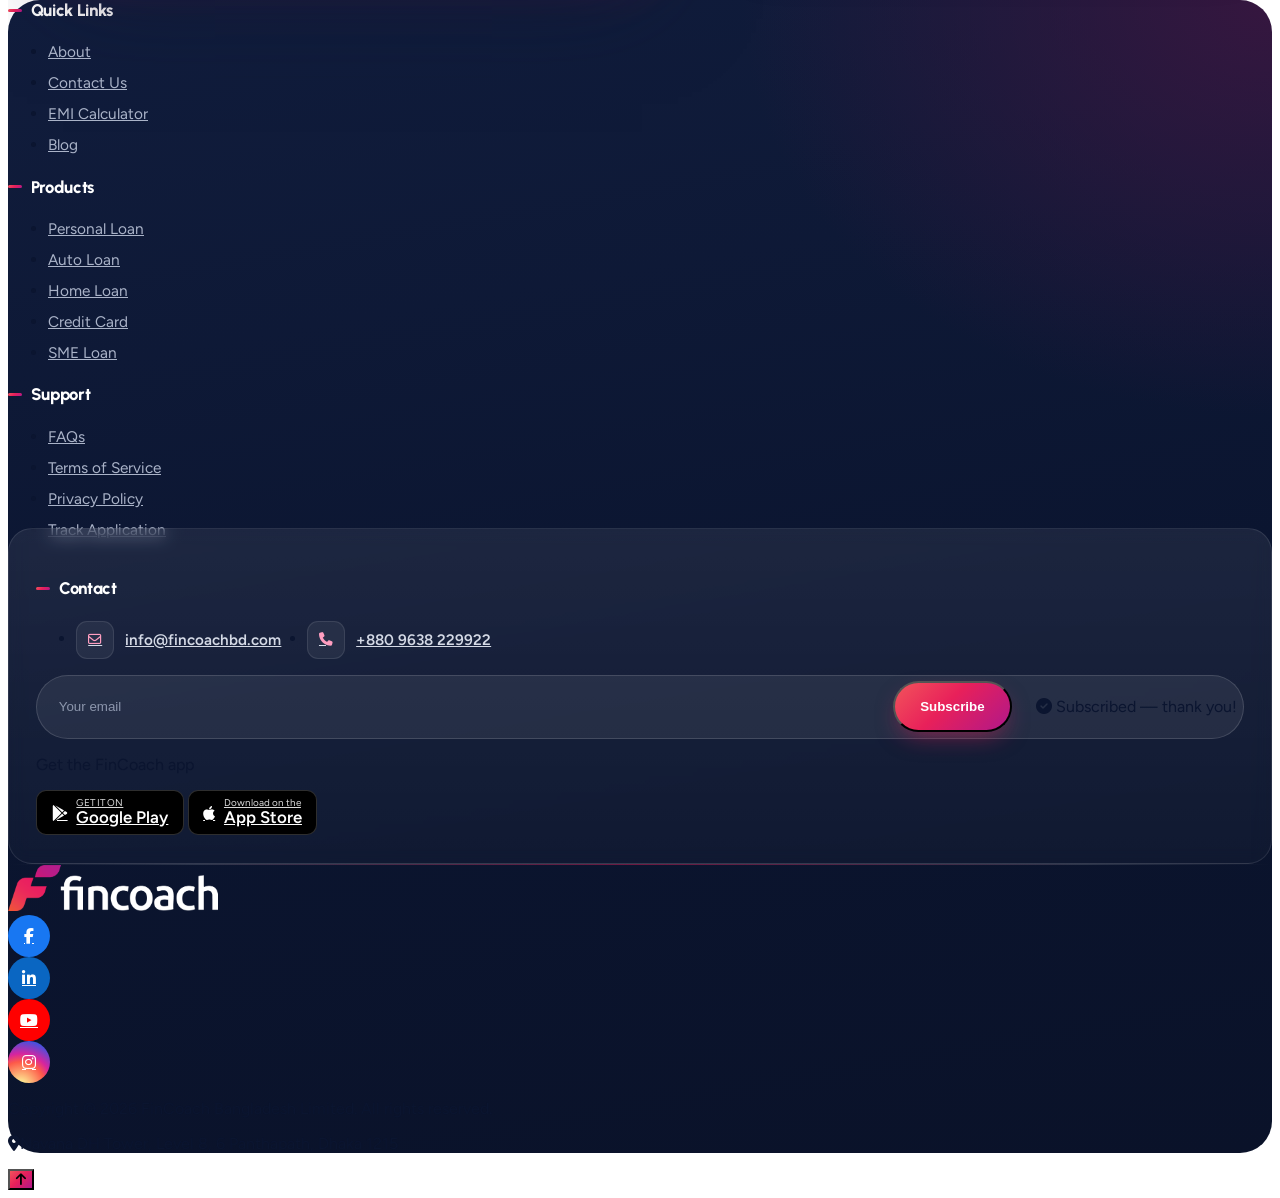
==== commit 70e43b62: "Homepage blog: premium magazine layout with glass featured card Co-Authored-By: Claude Opus 5.5 <nor" ====
--- a/index.html
+++ b/index.html
@@ -878,65 +878,82 @@
      ========================================================= -->
 <section id="blog" class="pt-16 md:pt-24 pb-16 md:pb-24">
   <div class="max-w-site mx-auto px-4 md:px-6">
-    <div class="flex flex-col md:flex-row md:items-end justify-between gap-6">
-      <div>
-        <span class="reveal eyebrow">Insights &amp; news</span>
-        <h2 class="reveal mt-4 font-head font-extrabold text-[2rem] sm:text-[2.25rem] md:text-[2.8rem] leading-[1.08]">Our latest blog</h2>
-        <p class="reveal mt-3 text-lg text-muted max-w-xl">Smart money guides, loan tips and the latest from FinCoach and our partner banks.</p>
-      </div>
-      <a href="blog.html" class="reveal bl4-all self-start md:self-auto">View all posts <span><i class="fa-solid fa-arrow-right"></i></span></a>
-    </div>
-
-    <div class="bl4 mt-10 md:mt-12">
+    <div class="grid lg:grid-cols-12 gap-6 items-end">
+      <div class="lg:col-span-7">
+        <span class="reveal ab5-kicker"><span></span>Insights &amp; news</span>
+        <h2 class="reveal ab5-h2 mt-4">Our latest <span class="text-grad">blog</span></h2>
+        <p class="reveal ab5-lead mt-3 max-w-xl">Smart money guides, loan tips and the latest from FinCoach and our partner banks.</p>
+      </div>
+      <div class="reveal lg:col-span-5 flex flex-wrap lg:justify-end items-center gap-2">
+        <a href="blog.html" class="bl5-chip">Guides</a>
+        <a href="blog.html" class="bl5-chip">Savings</a>
+        <a href="blog.html" class="bl5-chip">News</a>
+        <a href="blog.html" class="bl4-all ml-1">View all posts <span><i class="fa-solid fa-arrow-right"></i></span></a>
+      </div>
+    </div>
+
+    <div class="bl5 mt-10 md:mt-12">
       <!-- Featured -->
-      <a href="blog-post.html" class="reveal bl4-feat">
-        <img src="https://images.unsplash.com/photo-1600880292203-757bb62b4baf?w=1300&q=78&auto=format&fit=crop" alt="FinCoach and partner bank team celebrating a new agreement" />
-        <span class="bl4-shade"></span>
-        <div class="bl4-feat-top">
-          <span class="bl4-pill bl4-pill-light"><i class="fa-solid fa-star"></i> Featured</span>
-          <span class="bl4-pill bl4-pill-glass">Partnership</span>
-        </div>
-        <div class="bl4-feat-body">
-          <p class="bl4-meta-light"><i class="fa-regular fa-calendar"></i> Oct 2026 <span>•</span> <i class="fa-regular fa-clock"></i> 3 min read</p>
+      <a href="blog-post.html" class="reveal bl5-feat">
+        <img src="https://images.unsplash.com/photo-1600880292203-757bb62b4baf?w=1400&q=80&auto=format&fit=crop" alt="FinCoach and partner bank team celebrating a new agreement" />
+        <span class="bl5-shade"></span>
+        <div class="bl5-feat-top">
+          <span class="bl5-badge"><i class="fa-solid fa-star"></i> Editor's pick</span>
+          <span class="bl5-badge bl5-badge-glass"><i class="fa-regular fa-clock"></i> 3 min read</span>
+        </div>
+        <div class="bl5-glass">
+          <span class="bl5-cat bl5-cat-light">Partnership</span>
           <h3>FinCoach signs an agreement with IPDC Finance PLC.</h3>
-          <p class="bl4-ex">More personal and home loan options — with faster approvals — are now available to FinCoach customers.</p>
-          <span class="bl4-read">Read article <i class="fa-solid fa-arrow-right"></i></span>
+          <p>More personal and home loan options — with faster approvals — are now available to FinCoach customers.</p>
+          <div class="bl5-author">
+            <span class="bl5-ava">FC</span>
+            <div class="leading-tight"><b>FinCoach Editorial</b><small>Oct 2026</small></div>
+            <span class="bl5-go" aria-hidden="true"><i class="fa-solid fa-arrow-right"></i></span>
+          </div>
         </div>
       </a>
 
       <!-- Side list -->
-      <div class="bl4-side">
-        <a href="blog-post.html" class="reveal bl4-row">
-          <div class="bl4-thumb"><img src="https://images.unsplash.com/photo-1560518883-ce09059eeffa?w=600&q=75&auto=format&fit=crop" alt="House keys on a home model" loading="lazy" /></div>
-          <div class="bl4-row-body">
-            <span class="bl4-cat">Home loans</span>
+      <div class="bl5-side">
+        <a href="blog-post.html" class="reveal bl5-row">
+          <span class="bl5-num">01</span>
+          <div class="bl5-thumb"><img src="https://images.unsplash.com/photo-1560518883-ce09059eeffa?w=600&q=75&auto=format&fit=crop" alt="House keys on a home model" loading="lazy" /></div>
+          <div class="bl5-row-body">
+            <span class="bl5-cat">Home loans</span>
             <h3>Buying your first flat in Dhaka: a home loan checklist</h3>
-            <p class="bl4-meta"><i class="fa-regular fa-clock"></i> 6 min read <span>•</span> Sep 2026</p>
-          </div>
+            <p class="bl5-meta"><i class="fa-regular fa-clock"></i> 6 min read <span>•</span> Sep 2026</p>
+          </div>
+          <span class="bl5-arrow" aria-hidden="true"><i class="fa-solid fa-arrow-right"></i></span>
         </a>
-        <a href="blog-post.html" class="reveal bl4-row">
-          <div class="bl4-thumb"><img src="https://images.unsplash.com/photo-1563986768609-322da13575f3?w=600&q=75&auto=format&fit=crop" alt="Applying online on a laptop and phone" loading="lazy" /></div>
-          <div class="bl4-row-body">
-            <span class="bl4-cat">Guides</span>
+        <a href="blog-post.html" class="reveal bl5-row">
+          <span class="bl5-num">02</span>
+          <div class="bl5-thumb"><img src="https://images.unsplash.com/photo-1563986768609-322da13575f3?w=600&q=75&auto=format&fit=crop" alt="Applying online on a laptop and phone" loading="lazy" /></div>
+          <div class="bl5-row-body">
+            <span class="bl5-cat">Guides</span>
             <h3>What do you need to apply for a loan in Bangladesh?</h3>
-            <p class="bl4-meta"><i class="fa-regular fa-clock"></i> 5 min read <span>•</span> Aug 2026</p>
-          </div>
+            <p class="bl5-meta"><i class="fa-regular fa-clock"></i> 5 min read <span>•</span> Aug 2026</p>
+          </div>
+          <span class="bl5-arrow" aria-hidden="true"><i class="fa-solid fa-arrow-right"></i></span>
         </a>
-        <a href="blog-post.html" class="reveal bl4-row">
-          <div class="bl4-thumb"><img src="https://images.unsplash.com/photo-1633158829585-23ba8f7c8caf?w=600&q=75&auto=format&fit=crop" alt="Stacking coins to save" loading="lazy" /></div>
-          <div class="bl4-row-body">
-            <span class="bl4-cat">Savings</span>
+        <a href="blog-post.html" class="reveal bl5-row">
+          <span class="bl5-num">03</span>
+          <div class="bl5-thumb"><img src="https://images.unsplash.com/photo-1633158829585-23ba8f7c8caf?w=600&q=75&auto=format&fit=crop" alt="Stacking coins to save" loading="lazy" /></div>
+          <div class="bl5-row-body">
+            <span class="bl5-cat">Savings</span>
             <h3>FDR vs DPS: which deposit suits your goals?</h3>
-            <p class="bl4-meta"><i class="fa-regular fa-clock"></i> 4 min read <span>•</span> Aug 2026</p>
-          </div>
+            <p class="bl5-meta"><i class="fa-regular fa-clock"></i> 4 min read <span>•</span> Aug 2026</p>
+          </div>
+          <span class="bl5-arrow" aria-hidden="true"><i class="fa-solid fa-arrow-right"></i></span>
         </a>
-        <a href="blog-post.html" class="reveal bl4-row">
-          <div class="bl4-thumb"><img src="https://images.unsplash.com/photo-1434626881859-194d67b2b86f?w=600&q=75&auto=format&fit=crop" alt="Planning a monthly budget" loading="lazy" /></div>
-          <div class="bl4-row-body">
-            <span class="bl4-cat">Money tips</span>
+        <a href="blog-post.html" class="reveal bl5-row">
+          <span class="bl5-num">04</span>
+          <div class="bl5-thumb"><img src="https://images.unsplash.com/photo-1434626881859-194d67b2b86f?w=600&q=75&auto=format&fit=crop" alt="Planning a monthly budget" loading="lazy" /></div>
+          <div class="bl5-row-body">
+            <span class="bl5-cat">Money tips</span>
             <h3>5 ways to improve your loan eligibility</h3>
-            <p class="bl4-meta"><i class="fa-regular fa-clock"></i> 4 min read <span>•</span> Jul 2026</p>
-          </div>
+            <p class="bl5-meta"><i class="fa-regular fa-clock"></i> 4 min read <span>•</span> Jul 2026</p>
+          </div>
+          <span class="bl5-arrow" aria-hidden="true"><i class="fa-solid fa-arrow-right"></i></span>
         </a>
       </div>
     </div>
--- a/assets/css/style.css
+++ b/assets/css/style.css
@@ -3038,3 +3038,64 @@
 .lc2-rate { color: var(--c2); background: #fff; border-color: color-mix(in srgb, var(--c1) 22%, #fff); }
 .lc2-btn { color: #fff; background: linear-gradient(140deg, var(--c1), var(--c2)); box-shadow: 0 12px 22px -12px var(--c2); }
 .lc2-img { filter: drop-shadow(0 16px 18px rgba(11,21,48,.18)); }
+
+/* ==========================================================
+   Home blog v5 — premium magazine
+   ========================================================== */
+.bl5-chip { padding: .55rem 1rem; border-radius: 99px; font-size: .88rem; font-weight: 700; color: var(--ink-2); background: #fff; border: 1px solid #eef0f4; box-shadow: 0 8px 18px -16px rgba(11,21,48,.4); transition: all .25s; }
+.bl5-chip:hover { color: var(--brand); border-color: #f6c1d2; background: #fff7f9; }
+
+.bl5 { display: grid; gap: 1.25rem; }
+@media (min-width: 1024px) { .bl5 { grid-template-columns: minmax(0, 1.25fr) minmax(0, 1fr); gap: 1.5rem; } }
+
+/* featured */
+.bl5-feat { position: relative; display: block; min-height: 480px; border-radius: 32px; overflow: hidden; isolation: isolate;
+  box-shadow: 0 0 0 1px rgba(11,21,48,.04), 0 60px 100px -55px rgba(11,21,48,.6), 0 30px 60px -45px rgba(232,32,90,.4); }
+@media (min-width: 1024px) { .bl5-feat { min-height: 100%; } }
+.bl5-feat > img { position: absolute; inset: 0; width: 100%; height: 100%; object-fit: cover; z-index: -2; transition: transform 1.1s cubic-bezier(.2,.8,.2,1); }
+.bl5-feat:hover > img { transform: scale(1.06); }
+.bl5-shade { position: absolute; inset: 0; z-index: -1; background: linear-gradient(180deg, rgba(11,21,48,.25) 0%, transparent 30%, transparent 45%, rgba(11,21,48,.55) 100%); }
+.bl5-feat-top { position: absolute; top: 1.2rem; left: 1.2rem; right: 1.2rem; display: flex; justify-content: space-between; gap: .5rem; }
+.bl5-badge { display: inline-flex; align-items: center; gap: .4rem; padding: .45rem .9rem; border-radius: 99px; font-size: .78rem; font-weight: 800; color: var(--brand); background: #fff; box-shadow: 0 10px 20px -12px rgba(0,0,0,.4); }
+.bl5-badge-glass { color: #fff; background: rgba(255,255,255,.18); border: 1px solid rgba(255,255,255,.35); backdrop-filter: blur(10px); -webkit-backdrop-filter: blur(10px); }
+.bl5-glass { position: absolute; left: 1rem; right: 1rem; bottom: 1rem; padding: 1.3rem 1.3rem 1.1rem; border-radius: 24px; color: #fff;
+  background: linear-gradient(180deg, rgba(11,21,48,.45), rgba(11,21,48,.7)); border: 1px solid rgba(255,255,255,.18);
+  backdrop-filter: blur(16px) saturate(140%); -webkit-backdrop-filter: blur(16px) saturate(140%); box-shadow: 0 30px 60px -30px rgba(0,0,0,.6); }
+@media (min-width: 768px) { .bl5-glass { left: 1.4rem; right: 1.4rem; bottom: 1.4rem; padding: 1.7rem 1.8rem 1.4rem; } }
+.bl5-glass h3 { margin-top: .7rem; font-family: "Urbanist", sans-serif; font-weight: 800; font-size: clamp(1.4rem, 2.4vw, 2.05rem); line-height: 1.15; letter-spacing: -.02em; }
+.bl5-glass > p { margin-top: .55rem; color: rgba(255,255,255,.78); line-height: 1.55; font-size: .95rem; }
+.bl5-author { display: flex; align-items: center; gap: .7rem; margin-top: 1.1rem; padding-top: 1rem; border-top: 1px solid rgba(255,255,255,.14); }
+.bl5-ava { width: 38px; height: 38px; border-radius: 99px; display: grid; place-items: center; font-size: .75rem; font-weight: 800; background: var(--grad); box-shadow: 0 0 0 3px rgba(255,255,255,.2); }
+.bl5-author b { display: block; font-family: "Urbanist", sans-serif; font-weight: 800; font-size: .95rem; }
+.bl5-author small { font-size: .78rem; color: rgba(255,255,255,.65); font-weight: 600; }
+.bl5-go { margin-left: auto; width: 46px; height: 46px; border-radius: 99px; display: grid; place-items: center; color: var(--ink); background: #fff; transition: all .35s cubic-bezier(.2,.8,.2,1); }
+.bl5-feat:hover .bl5-go { background: var(--grad); color: #fff; transform: rotate(-45deg); }
+.bl5-cat { display: inline-block; font-size: .7rem; font-weight: 800; letter-spacing: .06em; text-transform: uppercase; color: var(--brand); background: var(--tint); padding: .26rem .65rem; border-radius: 99px; }
+.bl5-cat-light { color: #fff; background: var(--grad); }
+
+/* side rows */
+.bl5-side { display: grid; gap: .9rem; }
+.bl5-row { position: relative; display: grid; grid-template-columns: auto 132px minmax(0, 1fr) auto; align-items: center; gap: 1rem; padding: .75rem 1rem .75rem .9rem; border-radius: 24px; overflow: hidden;
+  background: #fff; border: 1px solid #eef0f4; box-shadow: 0 20px 40px -36px rgba(11,21,48,.45); transition: transform .4s cubic-bezier(.2,.8,.2,1), box-shadow .4s, border-color .4s; }
+.bl5-row::before { content: ""; position: absolute; left: 0; top: 18%; bottom: 18%; width: 3px; border-radius: 0 3px 3px 0; background: var(--grad); transform: scaleY(0); transition: transform .35s; }
+.bl5-row:hover { transform: translateY(-3px); border-color: #f6c1d2; box-shadow: 0 30px 56px -34px rgba(232,32,90,.45); }
+.bl5-row:hover::before { transform: scaleY(1); }
+.bl5-num { font-family: "Urbanist", sans-serif; font-weight: 900; font-size: 1.5rem; letter-spacing: -.03em; color: #e6e8ee; transition: color .3s; min-width: 2.1rem; }
+.bl5-row:hover .bl5-num { background: var(--grad); -webkit-background-clip: text; background-clip: text; color: transparent; }
+.bl5-thumb { aspect-ratio: 4 / 3; border-radius: 16px; overflow: hidden; }
+.bl5-thumb img { width: 100%; height: 100%; object-fit: cover; transition: transform .8s cubic-bezier(.2,.8,.2,1); }
+.bl5-row:hover .bl5-thumb img { transform: scale(1.08); }
+.bl5-row h3 { margin-top: .45rem; font-family: "Urbanist", sans-serif; font-weight: 800; font-size: 1.05rem; line-height: 1.3; color: var(--ink); transition: color .25s; }
+.bl5-row:hover h3 { color: var(--brand); }
+.bl5-meta { margin-top: .4rem; display: flex; align-items: center; gap: .35rem; font-size: .78rem; font-weight: 600; color: var(--muted); }
+.bl5-meta span { opacity: .5; margin: 0 .15rem; }
+.bl5-arrow { width: 38px; height: 38px; border-radius: 99px; display: grid; place-items: center; font-size: .8rem; color: var(--muted); background: #f5f6f9; transition: all .35s cubic-bezier(.2,.8,.2,1); }
+.bl5-row:hover .bl5-arrow { color: #fff; background: var(--grad); transform: translateX(3px); box-shadow: 0 10px 20px -10px rgba(232,32,90,.7); }
+@media (max-width: 639px) {
+  .bl5-row { grid-template-columns: 96px minmax(0, 1fr); gap: .8rem; padding: .6rem; }
+  .bl5-num, .bl5-arrow { display: none; }
+  .bl5-row h3 { font-size: .96rem; }
+  .bl5-feat { min-height: 460px; border-radius: 26px; }
+  .bl5-glass > p { display: none; }
+}
+.bl5-num { color: #cdd2dd; }
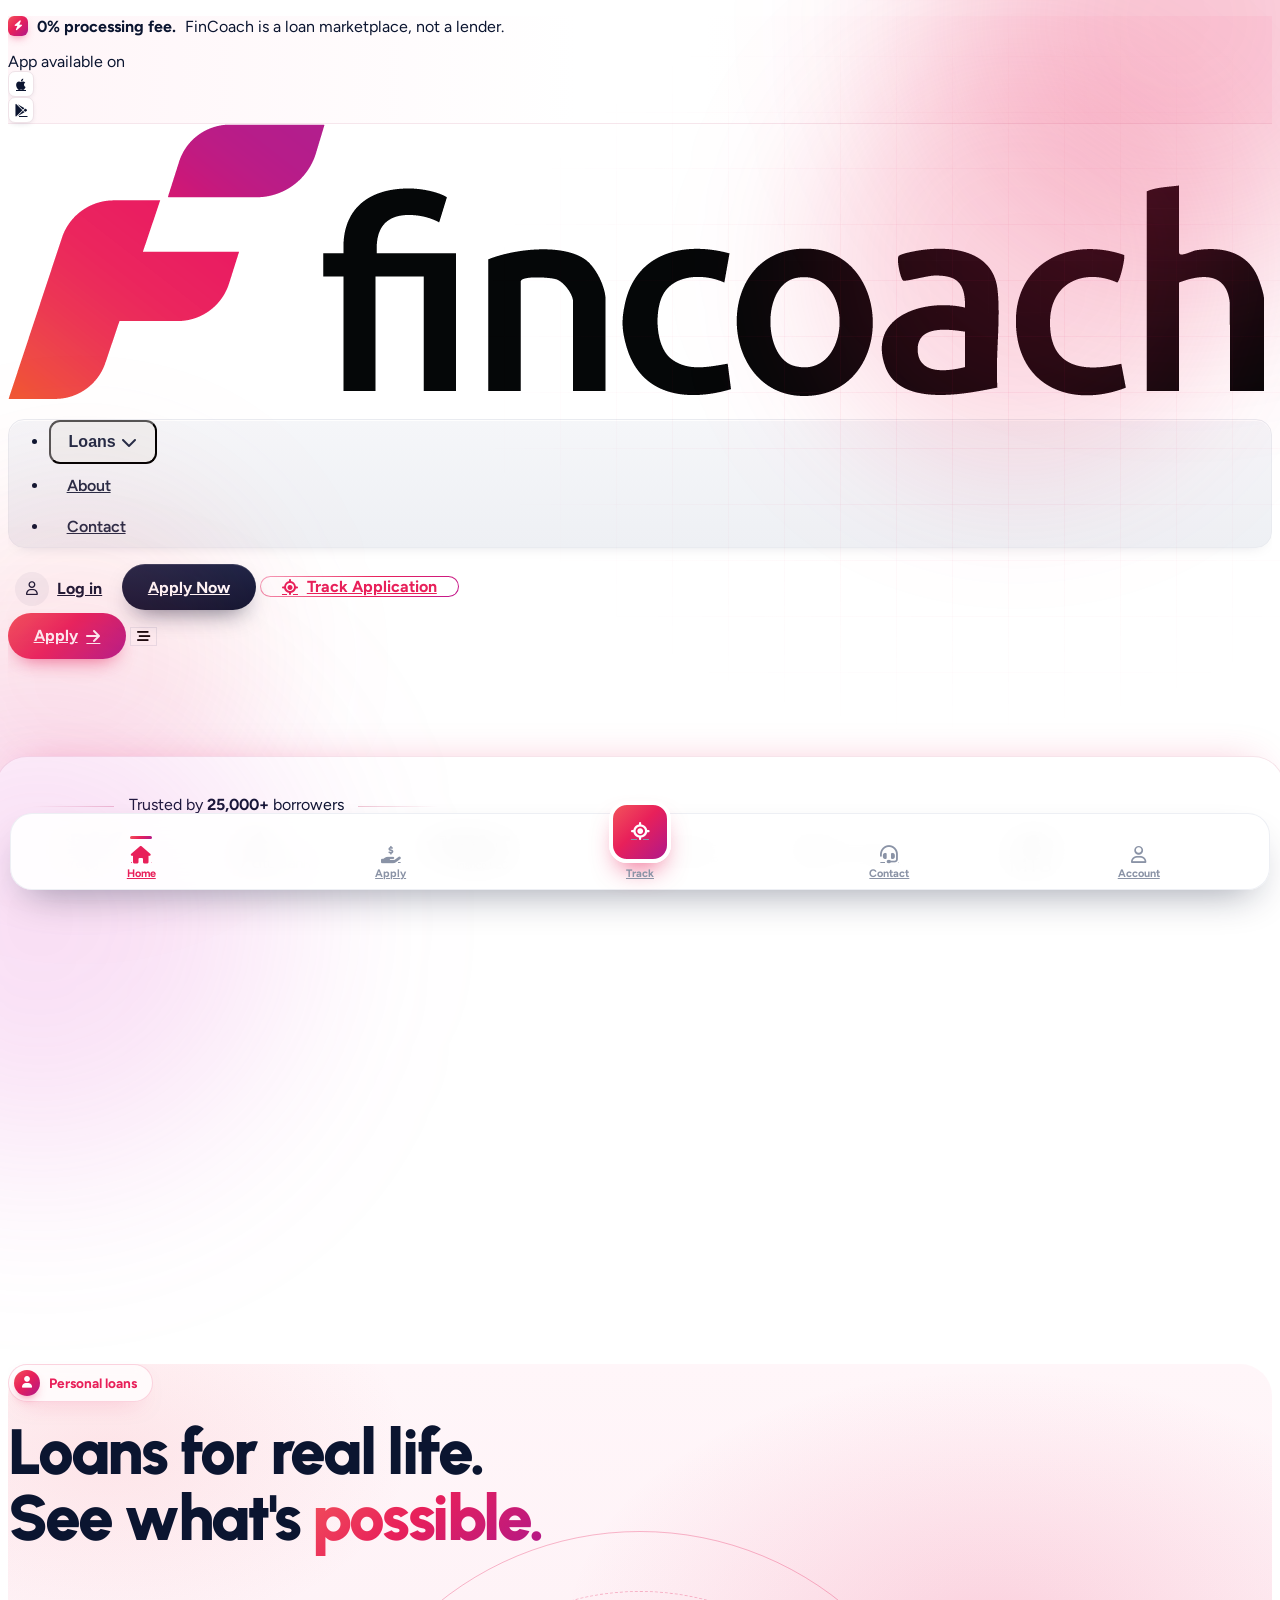
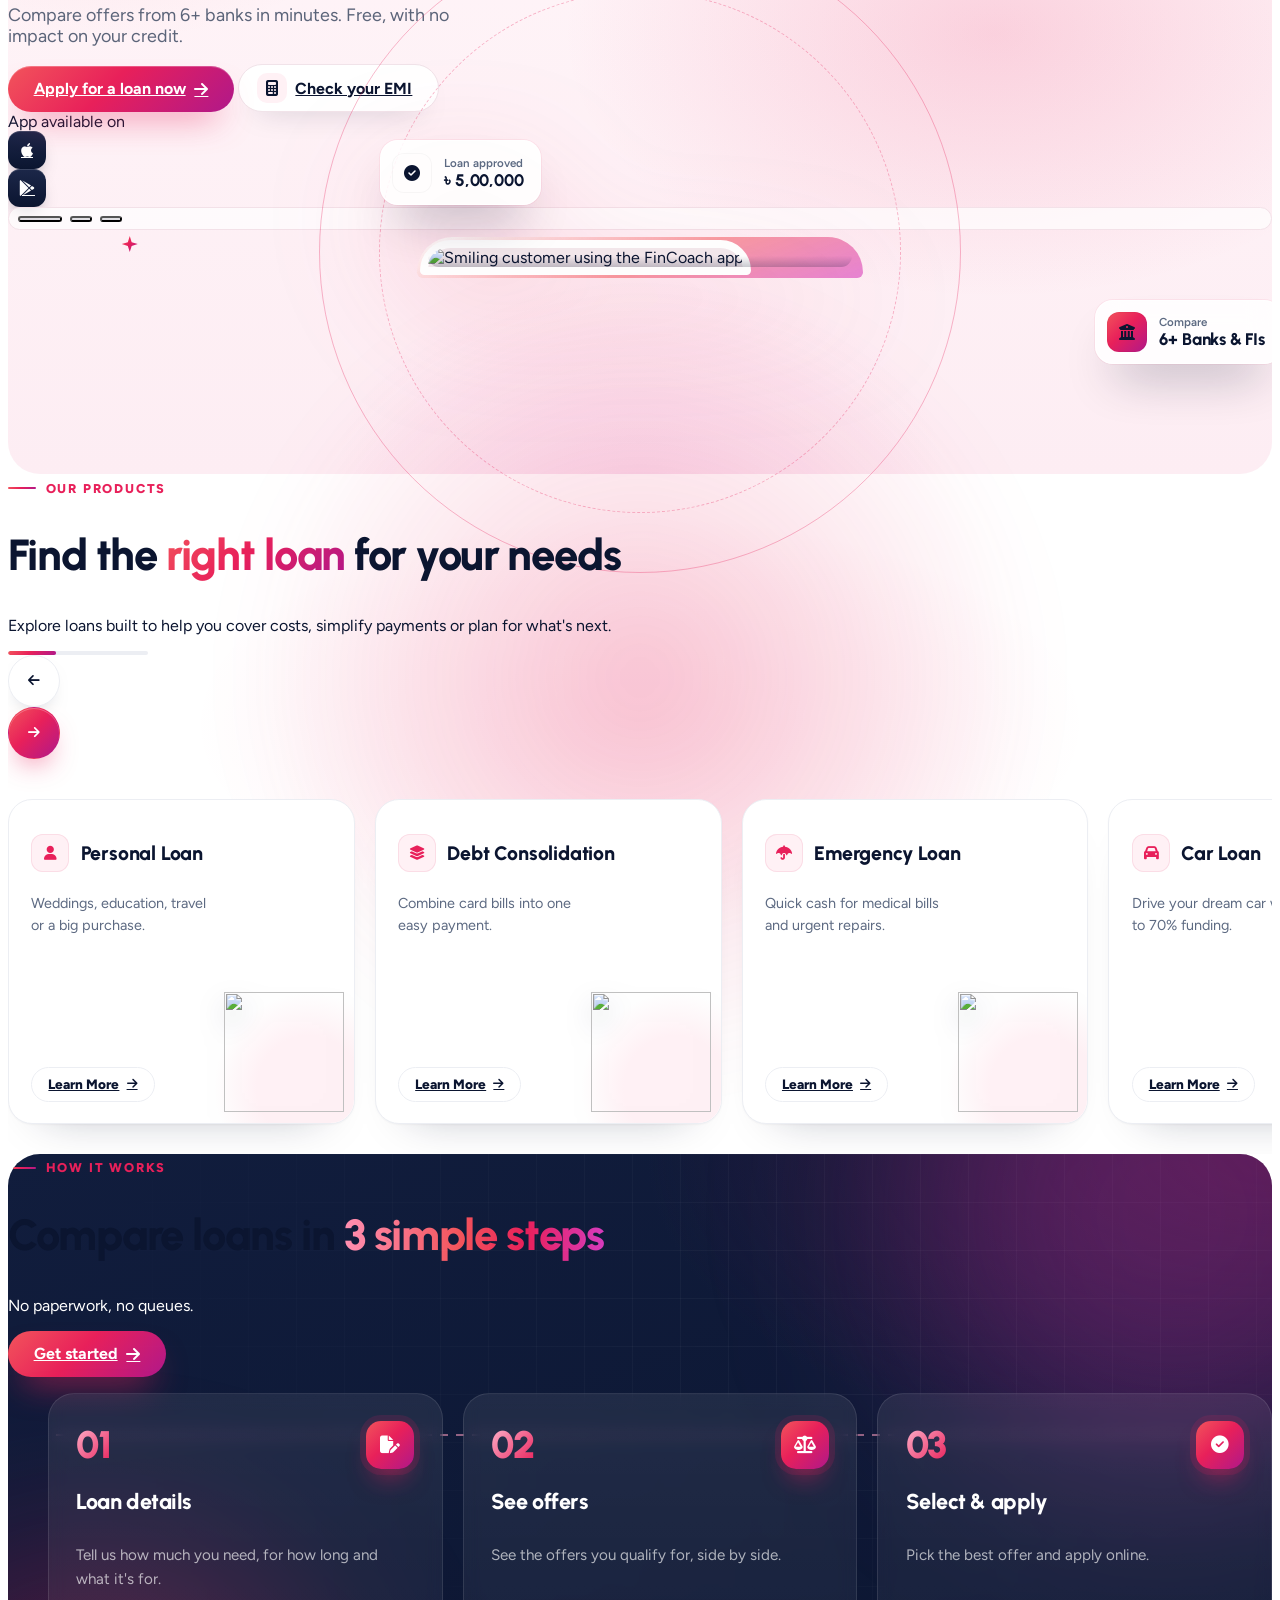
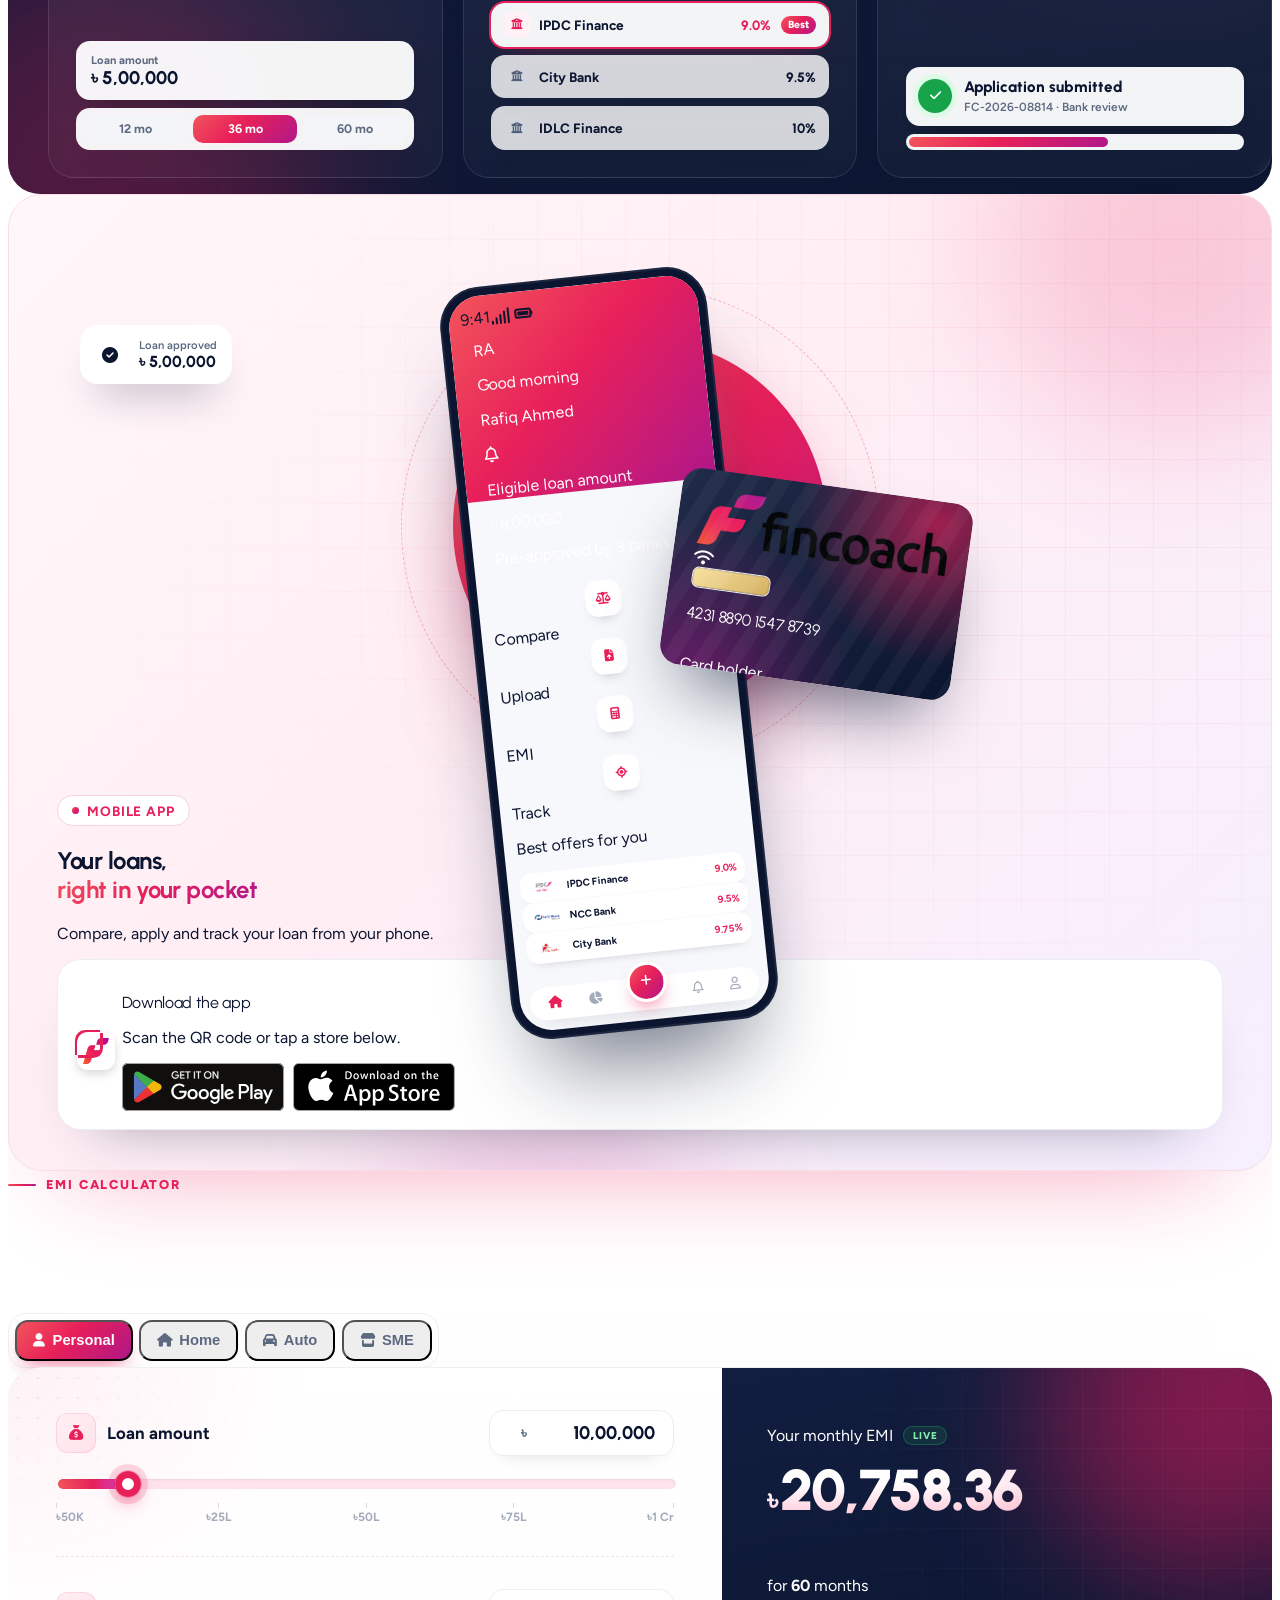
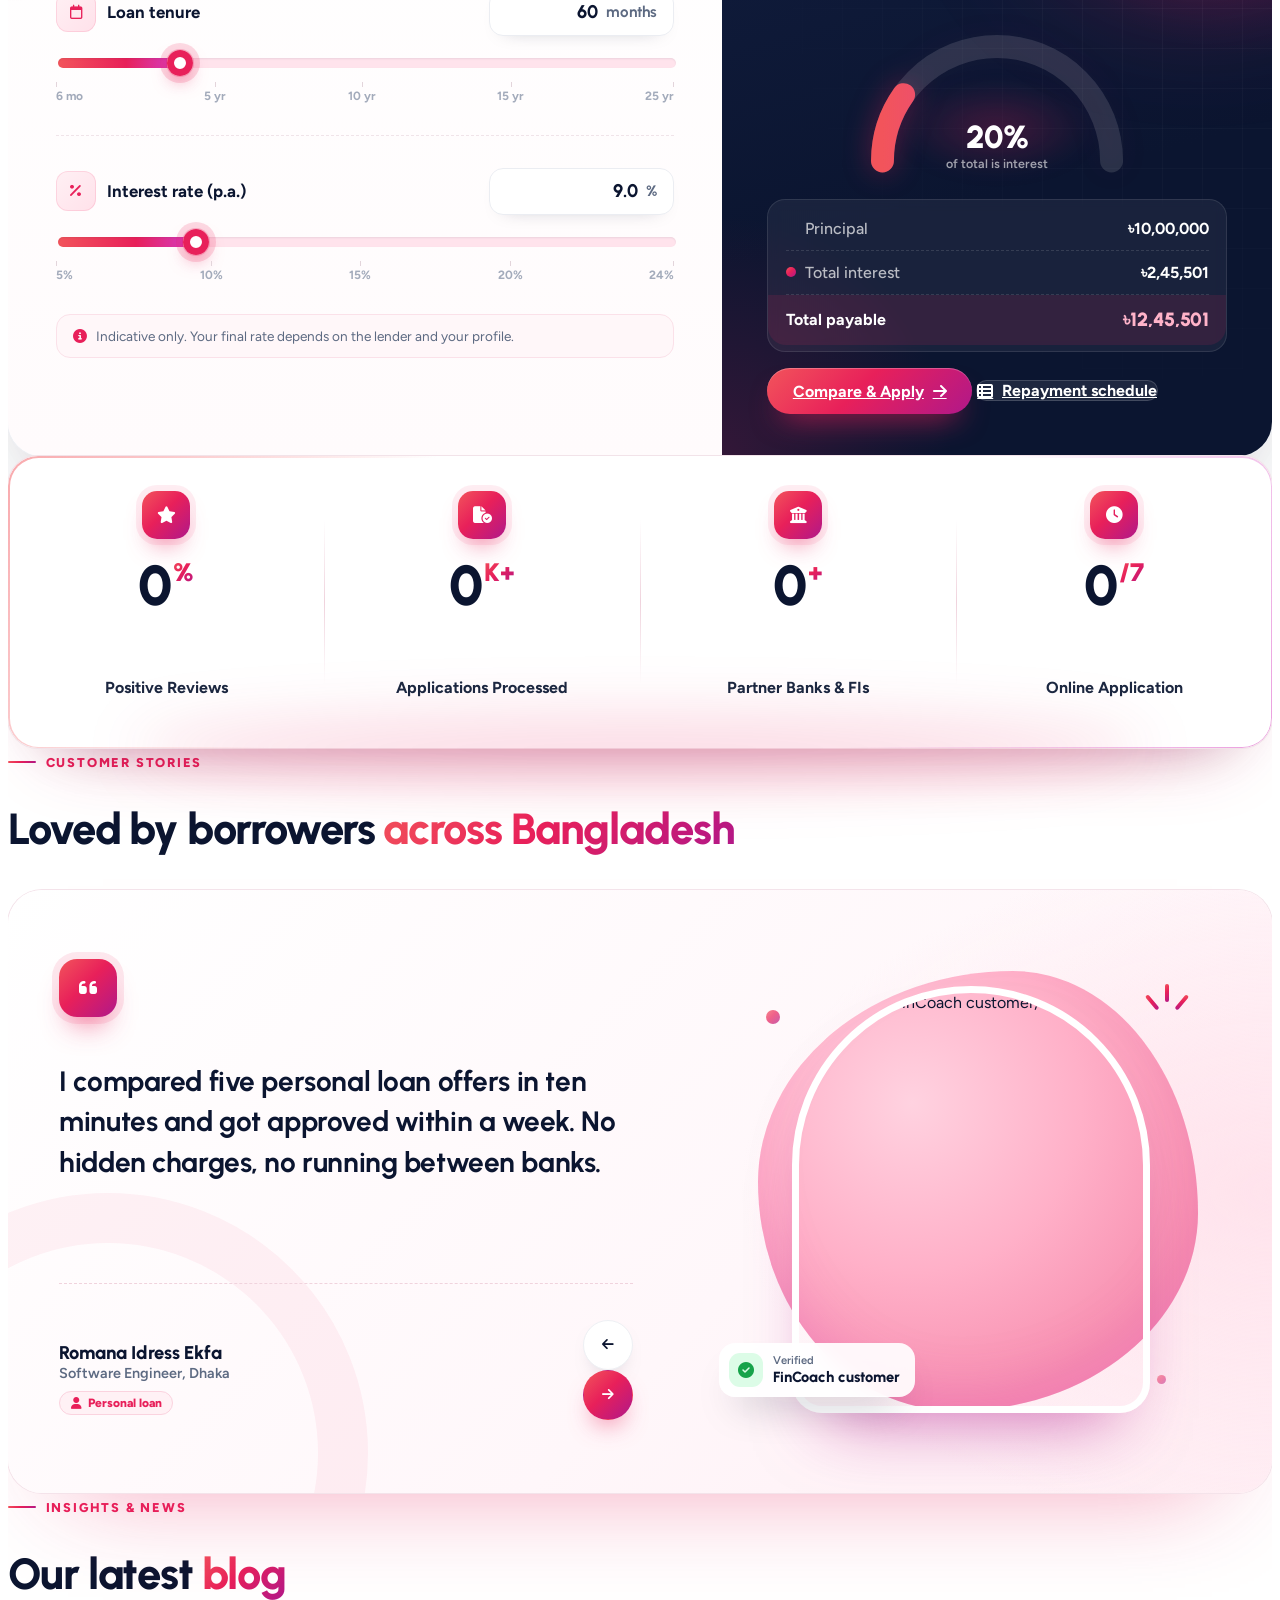
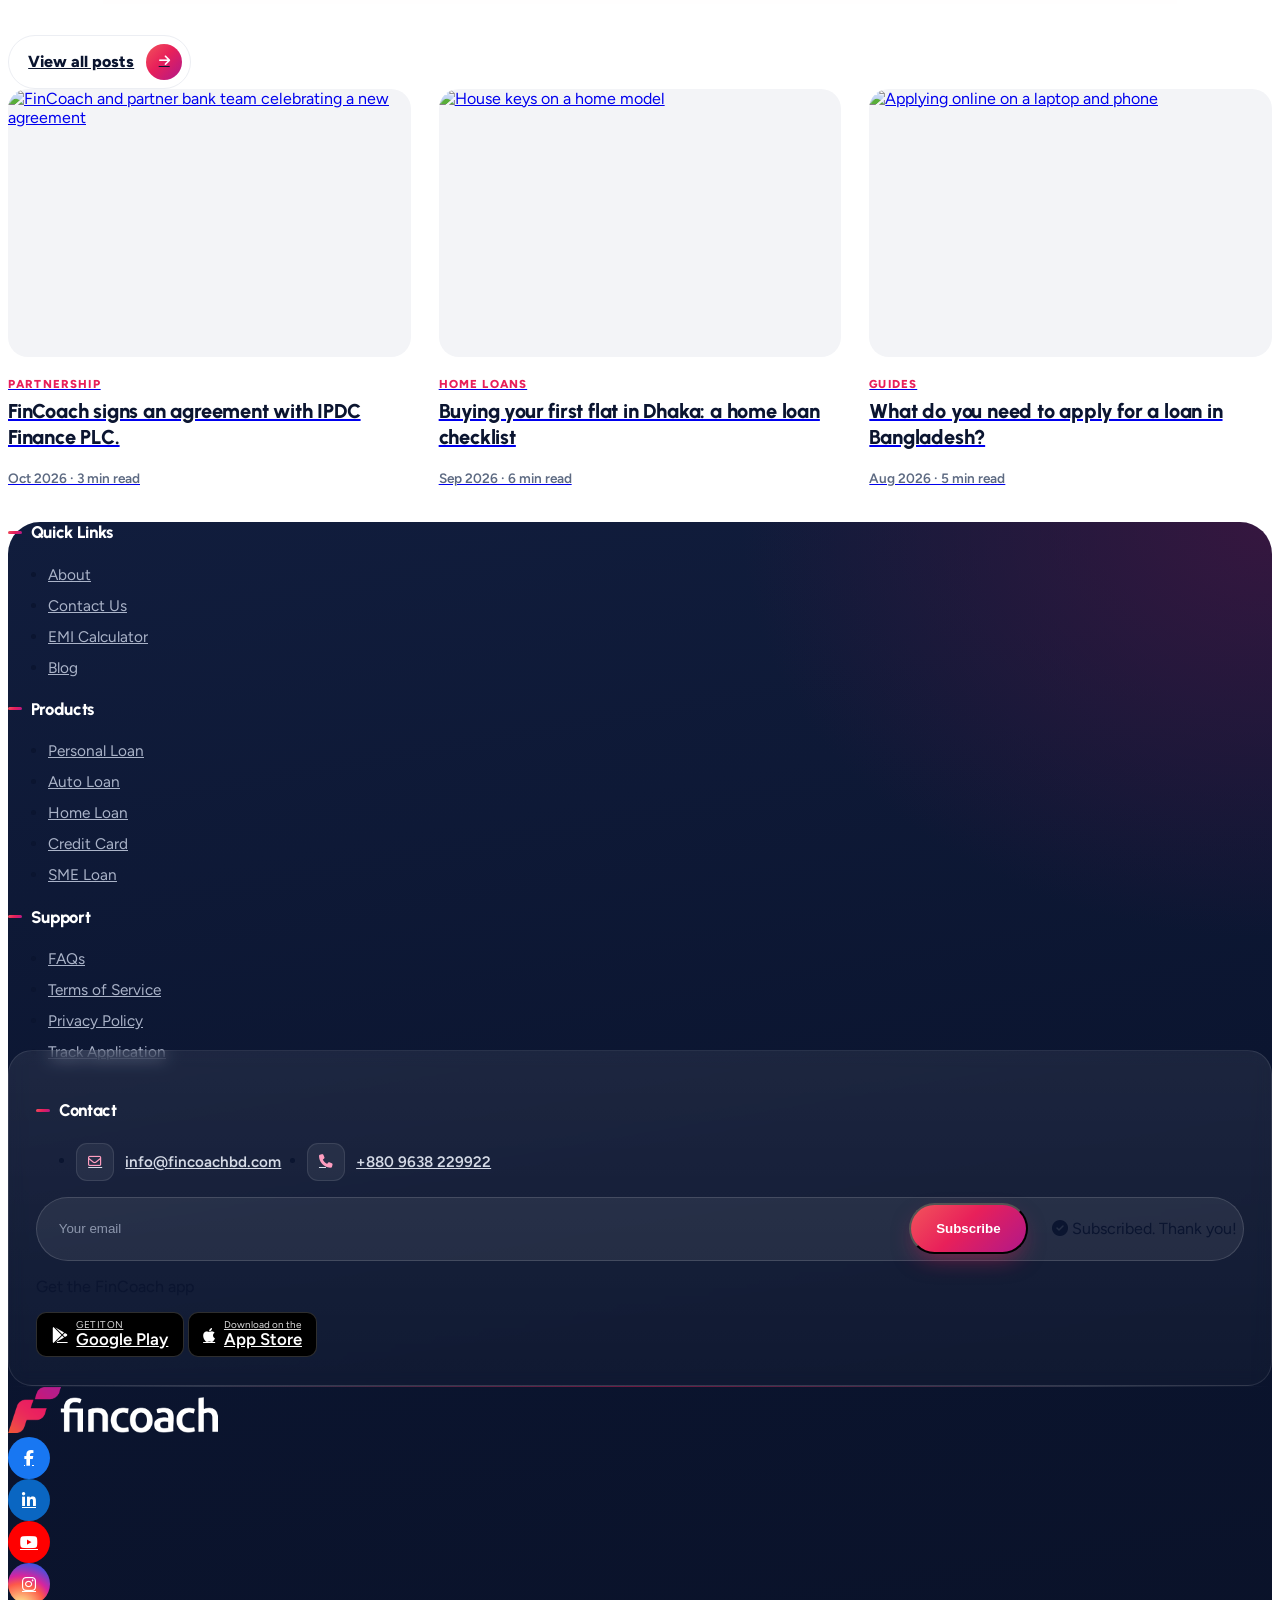
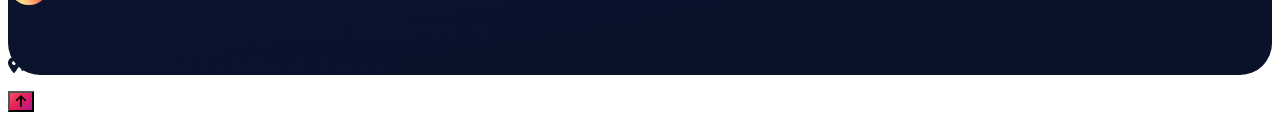
==== commit e1b53b0d: "Cleaner, on-brand site: loan cards, trimmed copy, simple blog grid - Homepage loan cards: site width" ====
--- a/index.html
+++ b/index.html
@@ -113,7 +113,7 @@
           <div class="rounded-[26px] bg-brand-tint p-7 relative overflow-hidden h-full">
             <div class="absolute -right-10 -top-10 w-44 h-44 rounded-full bg-grad opacity-10"></div>
             <img src="assets/img/fincoach-logo.png" alt="FinCoach" class="h-8 relative" />
-            <p class="mt-5 text-lg font-semibold leading-relaxed text-ink max-w-sm relative">Get the all-in-one app to apply for your loan — and track every step, right from your phone.</p>
+            <p class="mt-5 text-lg font-semibold leading-relaxed text-ink max-w-sm relative">Apply for your loan and track every step from your phone.</p>
             <div class="flex flex-wrap gap-2 mt-6 relative">
               <a href="#" class="store-badge"><i class="fa-brands fa-google-play text-xl"></i><div><small>GET IT ON</small><span>Google Play</span></div></a>
               <a href="#" class="store-badge"><i class="fa-brands fa-apple text-2xl"></i><div><small>Download on the</small><span>App Store</span></div></a>
@@ -185,17 +185,17 @@
             <div class="hs-text is-active" data-slide="0">
               <span class="hs-eyebrow"><i class="fa-solid fa-user"></i> Personal loans</span>
               <h1>Loans for real life.<br />See what's <span class="text-grad">possible.</span></h1>
-              <p>See your options from 6+ banks in minutes — free, with no impact on your credit.</p>
+              <p>Compare offers from 6+ banks in minutes. Free, with no impact on your credit.</p>
             </div>
             <div class="hs-text" data-slide="1" aria-hidden="true">
               <span class="hs-eyebrow"><i class="fa-solid fa-house"></i> Home loans</span>
               <h1>Your dream home,<br /><span class="text-grad">one step closer.</span></h1>
-              <p>Compare home loan rates from 8.5% p.a. and apply online — no queues, no paperwork.</p>
+              <p>Compare home loan rates from 8.5% p.a. and apply online.</p>
             </div>
             <div class="hs-text" data-slide="2" aria-hidden="true">
               <span class="hs-eyebrow"><i class="fa-regular fa-credit-card"></i> Credit cards</span>
               <h1>The right card,<br /><span class="text-grad">rewards included.</span></h1>
-              <p>Find cards with cashback, lounge access and first-year fee waivers in one place.</p>
+              <p>Cashback, lounge access and fee waivers, all in one place.</p>
             </div>
           </div>
 
@@ -242,7 +242,7 @@
 
     <!-- Bank logos strip (Wallex style: grayscale, real colour on hover) -->
     <div class="hs-logos">
-      <p class="text-center text-sm text-muted">More than <b class="text-ink">25,000+</b> borrowers compared offers from our partners</p>
+      <p class="text-center text-sm text-muted">Trusted by <b class="text-ink">25,000+</b> borrowers</p>
       <div class="marquee mt-4 overflow-hidden" id="partners">
         <div class="marquee-track logo-track" id="marqueeTrack">
           <img src="assets/img/partners/p1.png" alt="IPDC Finance" />
@@ -261,16 +261,22 @@
      FIND THE RIGHT LOAN — slider (right to left), OneMain-style cards
      ========================================================= -->
 <section id="products" class="pt-16 md:pt-24 pb-4 overflow-hidden">
-  <div class="max-w-[1600px] mx-auto px-4 md:px-6">
-    <div class="text-center max-w-3xl mx-auto">
-      <span class="reveal ab5-kicker justify-center"><span></span>Our products<span></span></span>
-      <h2 class="reveal ab5-h2 mt-4">Find the right loan for your needs</h2>
-      <p class="reveal mt-4 text-lg text-muted">Explore loans built to help you cover costs, simplify payments or plan for what's next.</p>
+  <div class="max-w-site mx-auto px-4 md:px-6">
+    <div class="flex flex-col lg:flex-row lg:items-end justify-between gap-6">
+      <div class="max-w-2xl">
+        <span class="reveal ab5-kicker"><span></span>Our products</span>
+        <h2 class="reveal ab5-h2 mt-4">Find the <span class="text-grad">right loan</span> for your needs</h2>
+        <p class="reveal mt-3 text-lg text-muted">Explore loans built to help you cover costs, simplify payments or plan for what's next.</p>
+      </div>
+      <div class="reveal flex items-center gap-3">
+        <div class="sc-prog hidden sm:block mr-2" aria-hidden="true"><span id="scBar"></span></div>
+        <button type="button" class="sc-arrow" id="scPrev" aria-label="Previous"><i class="fa-solid fa-arrow-left"></i></button>
+        <button type="button" class="sc-arrow sc-arrow-main" id="scNext" aria-label="Next"><i class="fa-solid fa-arrow-right"></i></button>
+      </div>
     </div>
 
     <div class="sc-track mt-10 md:mt-12" id="scTrack" tabindex="0" aria-label="Loan types">
-      <article class="lc2" style="--c1:#8b5cf6;--c2:#6d28d9">
-        <span class="lc2-rate">from 9.0%</span>
+      <article class="lc2">
         <div class="lc2-top">
           <span class="lc2-ic"><i class="fa-solid fa-user"></i></span>
           <h3>Personal Loan</h3>
@@ -280,8 +286,7 @@
         <img class="lc2-img" src="https://cdn.jsdelivr.net/gh/microsoft/fluentui-emoji@main/assets/Money%20bag/3D/money_bag_3d.png" alt="" />
         <a href="loan.html?type=personal" class="lc2-link" aria-label="Personal Loan"></a>
       </article>
-      <article class="lc2" style="--c1:#fb923c;--c2:#ea580c">
-        <span class="lc2-rate">from 9.5%</span>
+      <article class="lc2">
         <div class="lc2-top">
           <span class="lc2-ic"><i class="fa-solid fa-layer-group"></i></span>
           <h3>Debt Consolidation</h3>
@@ -291,8 +296,7 @@
         <img class="lc2-img" src="https://cdn.jsdelivr.net/gh/microsoft/fluentui-emoji@main/assets/Money%20with%20wings/3D/money_with_wings_3d.png" alt="" />
         <a href="loan.html?type=consolidation" class="lc2-link" aria-label="Debt Consolidation"></a>
       </article>
-      <article class="lc2" style="--c1:#3b82f6;--c2:#1d4ed8">
-        <span class="lc2-rate">from 10%</span>
+      <article class="lc2">
         <div class="lc2-top">
           <span class="lc2-ic"><i class="fa-solid fa-umbrella"></i></span>
           <h3>Emergency Loan</h3>
@@ -302,8 +306,7 @@
         <img class="lc2-img" src="https://cdn.jsdelivr.net/gh/microsoft/fluentui-emoji@main/assets/Umbrella%20with%20rain%20drops/3D/umbrella_with_rain_drops_3d.png" alt="" />
         <a href="loan.html?type=emergency" class="lc2-link" aria-label="Emergency Loan"></a>
       </article>
-      <article class="lc2" style="--c1:#f43f6e;--c2:#d61f69">
-        <span class="lc2-rate">from 9.5%</span>
+      <article class="lc2">
         <div class="lc2-top">
           <span class="lc2-ic"><i class="fa-solid fa-car"></i></span>
           <h3>Car Loan</h3>
@@ -313,8 +316,7 @@
         <img class="lc2-img" src="https://cdn.jsdelivr.net/gh/microsoft/fluentui-emoji@main/assets/Automobile/3D/automobile_3d.png" alt="" />
         <a href="loan.html?type=auto" class="lc2-link" aria-label="Car Loan"></a>
       </article>
-      <article class="lc2" style="--c1:#8b5cf6;--c2:#6d28d9">
-        <span class="lc2-rate">from 8.5%</span>
+      <article class="lc2">
         <div class="lc2-top">
           <span class="lc2-ic"><i class="fa-solid fa-house"></i></span>
           <h3>Home Loan</h3>
@@ -324,8 +326,7 @@
         <img class="lc2-img" src="https://cdn.jsdelivr.net/gh/microsoft/fluentui-emoji@main/assets/House%20with%20garden/3D/house_with_garden_3d.png" alt="" />
         <a href="loan.html?type=home" class="lc2-link" aria-label="Home Loan"></a>
       </article>
-      <article class="lc2" style="--c1:#fb923c;--c2:#ea580c">
-        <span class="lc2-rate">0% fee yr 1</span>
+      <article class="lc2">
         <div class="lc2-top">
           <span class="lc2-ic"><i class="fa-solid fa-credit-card"></i></span>
           <h3>Credit Card</h3>
@@ -335,8 +336,7 @@
         <img class="lc2-img" src="https://cdn.jsdelivr.net/gh/microsoft/fluentui-emoji@main/assets/Credit%20card/3D/credit_card_3d.png" alt="" />
         <a href="loan.html?type=card" class="lc2-link" aria-label="Credit Card"></a>
       </article>
-      <article class="lc2" style="--c1:#3b82f6;--c2:#1d4ed8">
-        <span class="lc2-rate">from 10.5%</span>
+      <article class="lc2">
         <div class="lc2-top">
           <span class="lc2-ic"><i class="fa-solid fa-store"></i></span>
           <h3>Business Loan</h3>
@@ -346,8 +346,7 @@
         <img class="lc2-img" src="https://cdn.jsdelivr.net/gh/microsoft/fluentui-emoji@main/assets/Convenience%20store/3D/convenience_store_3d.png" alt="" />
         <a href="loan.html?type=sme" class="lc2-link" aria-label="Business Loan"></a>
       </article>
-      <article class="lc2" style="--c1:#f43f6e;--c2:#d61f69">
-        <span class="lc2-rate">from 9.0%</span>
+      <article class="lc2">
         <div class="lc2-top">
           <span class="lc2-ic"><i class="fa-solid fa-graduation-cap"></i></span>
           <h3>Education Loan</h3>
@@ -357,8 +356,7 @@
         <img class="lc2-img" src="https://cdn.jsdelivr.net/gh/microsoft/fluentui-emoji@main/assets/Books/3D/books_3d.png" alt="" />
         <a href="loan.html?type=education" class="lc2-link" aria-label="Education Loan"></a>
       </article>
-      <article class="lc2" style="--c1:#10b981;--c2:#047857">
-        <span class="lc2-rate">from 9.5%</span>
+      <article class="lc2">
         <div class="lc2-top">
           <span class="lc2-ic"><i class="fa-solid fa-plane"></i></span>
           <h3>Travel Loan</h3>
@@ -368,8 +366,7 @@
         <img class="lc2-img" src="https://cdn.jsdelivr.net/gh/microsoft/fluentui-emoji@main/assets/Airplane/3D/airplane_3d.png" alt="" />
         <a href="loan.html?type=travel" class="lc2-link" aria-label="Travel Loan"></a>
       </article>
-      <article class="lc2" style="--c1:#f59e0b;--c2:#d97706">
-        <span class="lc2-rate">up to 11%</span>
+      <article class="lc2">
         <div class="lc2-top">
           <span class="lc2-ic"><i class="fa-solid fa-piggy-bank"></i></span>
           <h3>Deposit Schemes</h3>
@@ -533,14 +530,6 @@
       ===== end previous design ===== -->
     </div>
 
-    <div class="flex flex-wrap items-center justify-between gap-4 mt-6">
-      <p class="sc-note"><span><i class="fa-solid fa-shield-halved"></i></span> Checking your offers won't affect your credit score.</p>
-      <div class="flex items-center gap-4">
-      <div class="sc-prog hidden sm:block" aria-hidden="true"><span id="scBar"></span></div>
-      <button type="button" class="sc-arrow" id="scPrev" aria-label="Previous"><i class="fa-solid fa-arrow-left"></i></button>
-      <button type="button" class="sc-arrow sc-arrow-main" id="scNext" aria-label="Next"><i class="fa-solid fa-arrow-right"></i></button>
-      </div>
-    </div>
   </div>
 </section>
 
@@ -555,11 +544,9 @@
         <div class="lg:col-span-7">
           <span class="reveal ab5-kicker !text-[#ff9ec0]"><span></span>How it works</span>
           <h2 class="reveal ab5-h2 !text-white mt-4">Compare loans in <span class="hw-grad">3 simple steps</span></h2>
-          <p class="reveal text-white/70 mt-4 text-lg leading-relaxed max-w-xl">From your first question to your final approval — one simple flow, with no paperwork and no queues.</p>
-        </div>
-        <div class="reveal lg:col-span-5 flex flex-col sm:flex-row lg:justify-end items-start sm:items-center gap-3">
-          <span class="hw-time"><i class="fa-regular fa-clock"></i> Takes about <b>5 minutes</b></span>
-          <a href="apply.html" class="btn btn-primary hw-cta">Get started <i class="fa-solid fa-arrow-right"></i></a>
+          <p class="reveal text-white/70 mt-4 text-lg leading-relaxed max-w-xl">No paperwork, no queues.</p>
+        </div>
+        <div class="reveal lg:col-span-5 flex flex-col sm:flex-row lg:justify-end items-start sm:items-center gap-3">          <a href="apply.html" class="btn btn-primary hw-cta">Get started <i class="fa-solid fa-arrow-right"></i></a>
         </div>
       </div>
 
@@ -576,7 +563,7 @@
         <li class="reveal hw-step">
           <div class="hw-head"><span class="hw-num">02</span><span class="hw-ic"><i class="fa-solid fa-scale-balanced"></i></span></div>
           <h3>See offers</h3>
-          <p>We match you with offers you may qualify for from multiple banks and FIs.</p>
+          <p>See the offers you qualify for, side by side.</p>
           <div class="hw-ui" aria-hidden="true">
             <div class="hw-row is-best"><i class="fa-solid fa-building-columns"></i><span>IPDC Finance</span><b>9.0%</b><em>Best</em></div>
             <div class="hw-row"><i class="fa-solid fa-building-columns"></i><span>City Bank</span><b>9.5%</b></div>
@@ -586,20 +573,13 @@
         <li class="reveal hw-step">
           <div class="hw-head"><span class="hw-num">03</span><span class="hw-ic"><i class="fa-solid fa-circle-check"></i></span></div>
           <h3>Select &amp; apply</h3>
-          <p>Pick the offer that fits your plans and apply online — we'll guide you to the finish.</p>
+          <p>Pick the best offer and apply online.</p>
           <div class="hw-ui" aria-hidden="true">
             <div class="hw-done"><span><i class="fa-solid fa-check"></i></span><div><b>Application submitted</b><small>FC-2026-08814 · Bank review</small></div></div>
             <div class="hw-bar"><i></i></div>
           </div>
         </li>
       </ol>
-
-      <div class="reveal hw-trust mt-10 md:mt-12">
-        <span><i class="fa-solid fa-shield-halved"></i> No impact on credit score</span>
-        <span><i class="fa-solid fa-gift"></i> 100% free for you</span>
-        <span><i class="fa-solid fa-building-columns"></i> 6+ partner Banks &amp; FIs</span>
-        <span><i class="fa-solid fa-bolt"></i> Decisions in 3–7 days</span>
-      </div>
     </div>
   </div>
 </section>
@@ -655,21 +635,13 @@
           </div>
 
           <div class="ap3-chip ap3-chip-a"><span class="bg-green-100 text-green-600"><i class="fa-solid fa-circle-check"></i></span><div><small>Loan approved</small><b>৳ 5,00,000</b></div></div>
-          <div class="ap3-chip ap3-chip-b"><span class="bg-amber-100 text-amber-500"><i class="fa-solid fa-star"></i></span><div><small>App rating</small><b>4.8 / 5</b></div></div>
-          <div class="ap3-chip ap3-chip-c"><span class="bg-grad text-white"><i class="fa-solid fa-bell"></i></span><div><small>New offer</small><b>Rate cut to 8.5%</b></div></div>
         </div>
 
         <!-- Content -->
         <div class="pb-2 lg:py-6">
           <span class="reveal eyebrow">Mobile app</span>
           <h2 class="reveal mt-4 font-head font-extrabold text-[2rem] sm:text-[2.25rem] md:text-[2.9rem] leading-[1.06]">Your loans,<br /><span class="text-grad">right in your pocket</span></h2>
-          <p class="reveal mt-4 text-lg text-muted max-w-lg">Compare offers, apply in minutes and follow every step of your loan — all from one beautiful app.</p>
-
-          <div class="reveal grid sm:grid-cols-3 gap-3 mt-7">
-            <div class="ap3-feat"><i class="fa-solid fa-bolt"></i><b>Apply fast</b><span>In under 5 minutes</span></div>
-            <div class="ap3-feat"><i class="fa-solid fa-file-arrow-up"></i><b>Paperless</b><span>Upload from phone</span></div>
-            <div class="ap3-feat"><i class="fa-solid fa-bell"></i><b>Live updates</b><span>Every step, instantly</span></div>
-          </div>
+          <p class="reveal mt-4 text-lg text-muted max-w-lg">Compare, apply and track your loan from your phone.</p>
 
           <div class="reveal ap3-dl mt-7">
             <div class="ap2-qr">
@@ -684,14 +656,6 @@
                 <a href="#" aria-label="Download on the App Store"><img src="assets/img/badge-app-store.svg" alt="Download on the App Store" /></a>
               </div>
             </div>
-          </div>
-
-          <div class="reveal flex flex-wrap items-center gap-x-6 gap-y-4 mt-6">
-            <div class="flex items-center gap-3">
-              <span class="flex -space-x-2"><span class="ava-lg bg-grad">RE</span><span class="ava-lg bg-ink">KH</span><span class="ava-lg" style="background:#f2545b">FR</span></span>
-              <p class="text-sm text-muted leading-tight"><b class="text-ink">50K+</b> downloads<br /><span class="text-amber-400">★★★★★</span> <b class="text-ink">4.8</b></p>
-            </div>
-            <a href="https://www.youtube.com/watch?v=2QMfR_PKNSI" target="_blank" rel="noopener" class="ap2-watch"><span><i class="fa-solid fa-play"></i></span>Watch tutorial</a>
           </div>
         </div>
       </div>
@@ -708,8 +672,7 @@
       <div>
         <span class="reveal ab5-kicker"><span></span>EMI Calculator</span>
         <h2 class="reveal ab5-h2 mt-4">Plan your loan <span class="text-grad">in seconds</span></h2>
-        <p class="reveal mt-3 text-lg text-muted">Move the sliders or type your numbers — your EMI updates instantly.</p>
-      </div>
+              </div>
       <div class="reveal emi2-types" role="group" aria-label="Loan type">
         <button type="button" class="active" data-emi-rate="9"><i class="fa-solid fa-user"></i> Personal</button>
         <button type="button" data-emi-rate="8.5"><i class="fa-solid fa-house"></i> Home</button>
@@ -791,25 +754,21 @@
         <span class="st4-ic"><i class="fa-solid fa-star"></i></span>
         <p class="st4-num"><span data-count="98">0</span><sup>%</sup></p>
         <p class="st4-lbl">Positive Reviews</p>
-        <p class="st4-sub"><span class="st4-stars"><i class="fa-solid fa-star"></i><i class="fa-solid fa-star"></i><i class="fa-solid fa-star"></i><i class="fa-solid fa-star"></i><i class="fa-solid fa-star-half-stroke"></i></span></p>
       </div>
       <div class="reveal st4-item">
         <span class="st4-ic"><i class="fa-solid fa-file-circle-check"></i></span>
         <p class="st4-num"><span data-count="25">0</span><sup>K+</sup></p>
         <p class="st4-lbl">Applications Processed</p>
-        <p class="st4-sub">And counting every day</p>
       </div>
       <div class="reveal st4-item">
         <span class="st4-ic"><i class="fa-solid fa-building-columns"></i></span>
         <p class="st4-num"><span data-count="6">0</span><sup>+</sup></p>
         <p class="st4-lbl">Partner Banks &amp; FIs</p>
-        <p class="st4-sub">Licensed lenders only</p>
       </div>
       <div class="reveal st4-item">
         <span class="st4-ic"><i class="fa-solid fa-clock"></i></span>
         <p class="st4-num"><span data-count="24">0</span><sup>/7</sup></p>
         <p class="st4-lbl">Online Application</p>
-        <p class="st4-sub"><span class="st4-live"></span> Apply any time, anywhere</p>
       </div>
     </div>
   </div>
@@ -825,10 +784,6 @@
         <span class="reveal ab5-kicker"><span></span>Customer stories</span>
         <h2 class="reveal ab5-h2 mt-4">Loved by borrowers <span class="text-grad">across Bangladesh</span></h2>
       </div>
-      <div class="reveal tw4-rating">
-        <span class="tw4-stars"><i class="fa-solid fa-star"></i><i class="fa-solid fa-star"></i><i class="fa-solid fa-star"></i><i class="fa-solid fa-star"></i><i class="fa-solid fa-star-half-stroke"></i></span>
-        <span><b>98%</b> positive reviews</span>
-      </div>
     </div>
 
     <div class="reveal tw4 mt-8 md:mt-10">
@@ -838,7 +793,7 @@
         <div class="tw4-text">
           <span class="tw4-q"><i class="fa-solid fa-quote-left"></i></span>
           <div class="tw-stack mt-6" id="twTexts">
-            <p class="tw-item is-active tw4-quote">I compared five personal loan offers in ten minutes and got approved within a week — no hidden charges, no running between banks.</p>
+            <p class="tw-item is-active tw4-quote">I compared five personal loan offers in ten minutes and got approved within a week. No hidden charges, no running between banks.</p>
             <p class="tw-item tw4-quote" aria-hidden="true">As a small business owner I never had time to visit banks. I applied for SME finance at midnight and tracked every step from my phone.</p>
             <p class="tw-item tw4-quote" aria-hidden="true">The EMI calculator helped me pick the right tenure for my home loan. Transparent rates and a genuinely helpful team.</p>
           </div>
@@ -866,7 +821,6 @@
             <img src="https://images.unsplash.com/photo-1789500381106-ba13068a6520?w=800&h=900&q=75&auto=format&fit=crop" alt="Farhana, a FinCoach home loan customer, smiling" loading="lazy" />
           </div>
           <div class="tw4-chip tw4-chip-a"><span><i class="fa-solid fa-circle-check"></i></span><div><small>Verified</small><b>FinCoach customer</b></div></div>
-          <div class="tw4-chip tw4-chip-b"><span class="tw4-stars"><i class="fa-solid fa-star"></i><i class="fa-solid fa-star"></i><i class="fa-solid fa-star"></i><i class="fa-solid fa-star"></i><i class="fa-solid fa-star"></i></span></div>
         </div>
       </div>
     </div>
@@ -878,84 +832,33 @@
      ========================================================= -->
 <section id="blog" class="pt-16 md:pt-24 pb-16 md:pb-24">
   <div class="max-w-site mx-auto px-4 md:px-6">
-    <div class="grid lg:grid-cols-12 gap-6 items-end">
-      <div class="lg:col-span-7">
+    <div class="flex flex-col sm:flex-row sm:items-end justify-between gap-5">
+      <div>
         <span class="reveal ab5-kicker"><span></span>Insights &amp; news</span>
         <h2 class="reveal ab5-h2 mt-4">Our latest <span class="text-grad">blog</span></h2>
-        <p class="reveal ab5-lead mt-3 max-w-xl">Smart money guides, loan tips and the latest from FinCoach and our partner banks.</p>
-      </div>
-      <div class="reveal lg:col-span-5 flex flex-wrap lg:justify-end items-center gap-2">
-        <a href="blog.html" class="bl5-chip">Guides</a>
-        <a href="blog.html" class="bl5-chip">Savings</a>
-        <a href="blog.html" class="bl5-chip">News</a>
-        <a href="blog.html" class="bl4-all ml-1">View all posts <span><i class="fa-solid fa-arrow-right"></i></span></a>
-      </div>
-    </div>
-
-    <div class="bl5 mt-10 md:mt-12">
-      <!-- Featured -->
-      <a href="blog-post.html" class="reveal bl5-feat">
-        <img src="https://images.unsplash.com/photo-1600880292203-757bb62b4baf?w=1400&q=80&auto=format&fit=crop" alt="FinCoach and partner bank team celebrating a new agreement" />
-        <span class="bl5-shade"></span>
-        <div class="bl5-feat-top">
-          <span class="bl5-badge"><i class="fa-solid fa-star"></i> Editor's pick</span>
-          <span class="bl5-badge bl5-badge-glass"><i class="fa-regular fa-clock"></i> 3 min read</span>
-        </div>
-        <div class="bl5-glass">
-          <span class="bl5-cat bl5-cat-light">Partnership</span>
-          <h3>FinCoach signs an agreement with IPDC Finance PLC.</h3>
-          <p>More personal and home loan options — with faster approvals — are now available to FinCoach customers.</p>
-          <div class="bl5-author">
-            <span class="bl5-ava">FC</span>
-            <div class="leading-tight"><b>FinCoach Editorial</b><small>Oct 2026</small></div>
-            <span class="bl5-go" aria-hidden="true"><i class="fa-solid fa-arrow-right"></i></span>
-          </div>
-        </div>
+      </div>
+      <a href="blog.html" class="reveal bl4-all self-start sm:self-auto shrink-0">View all posts <span><i class="fa-solid fa-arrow-right"></i></span></a>
+    </div>
+
+    <div class="bl6 mt-10 md:mt-12">
+      <a href="blog-post.html" class="reveal bl6-card">
+        <div class="bl6-img"><img src="https://images.unsplash.com/photo-1600880292203-757bb62b4baf?w=900&q=75&auto=format&fit=crop" alt="FinCoach and partner bank team celebrating a new agreement" loading="lazy" /></div>
+        <span class="bl6-cat">Partnership</span>
+        <h3>FinCoach signs an agreement with IPDC Finance PLC.</h3>
+        <p class="bl6-meta">Oct 2026 · 3 min read</p>
       </a>
-
-      <!-- Side list -->
-      <div class="bl5-side">
-        <a href="blog-post.html" class="reveal bl5-row">
-          <span class="bl5-num">01</span>
-          <div class="bl5-thumb"><img src="https://images.unsplash.com/photo-1560518883-ce09059eeffa?w=600&q=75&auto=format&fit=crop" alt="House keys on a home model" loading="lazy" /></div>
-          <div class="bl5-row-body">
-            <span class="bl5-cat">Home loans</span>
-            <h3>Buying your first flat in Dhaka: a home loan checklist</h3>
-            <p class="bl5-meta"><i class="fa-regular fa-clock"></i> 6 min read <span>•</span> Sep 2026</p>
-          </div>
-          <span class="bl5-arrow" aria-hidden="true"><i class="fa-solid fa-arrow-right"></i></span>
-        </a>
-        <a href="blog-post.html" class="reveal bl5-row">
-          <span class="bl5-num">02</span>
-          <div class="bl5-thumb"><img src="https://images.unsplash.com/photo-1563986768609-322da13575f3?w=600&q=75&auto=format&fit=crop" alt="Applying online on a laptop and phone" loading="lazy" /></div>
-          <div class="bl5-row-body">
-            <span class="bl5-cat">Guides</span>
-            <h3>What do you need to apply for a loan in Bangladesh?</h3>
-            <p class="bl5-meta"><i class="fa-regular fa-clock"></i> 5 min read <span>•</span> Aug 2026</p>
-          </div>
-          <span class="bl5-arrow" aria-hidden="true"><i class="fa-solid fa-arrow-right"></i></span>
-        </a>
-        <a href="blog-post.html" class="reveal bl5-row">
-          <span class="bl5-num">03</span>
-          <div class="bl5-thumb"><img src="https://images.unsplash.com/photo-1633158829585-23ba8f7c8caf?w=600&q=75&auto=format&fit=crop" alt="Stacking coins to save" loading="lazy" /></div>
-          <div class="bl5-row-body">
-            <span class="bl5-cat">Savings</span>
-            <h3>FDR vs DPS: which deposit suits your goals?</h3>
-            <p class="bl5-meta"><i class="fa-regular fa-clock"></i> 4 min read <span>•</span> Aug 2026</p>
-          </div>
-          <span class="bl5-arrow" aria-hidden="true"><i class="fa-solid fa-arrow-right"></i></span>
-        </a>
-        <a href="blog-post.html" class="reveal bl5-row">
-          <span class="bl5-num">04</span>
-          <div class="bl5-thumb"><img src="https://images.unsplash.com/photo-1434626881859-194d67b2b86f?w=600&q=75&auto=format&fit=crop" alt="Planning a monthly budget" loading="lazy" /></div>
-          <div class="bl5-row-body">
-            <span class="bl5-cat">Money tips</span>
-            <h3>5 ways to improve your loan eligibility</h3>
-            <p class="bl5-meta"><i class="fa-regular fa-clock"></i> 4 min read <span>•</span> Jul 2026</p>
-          </div>
-          <span class="bl5-arrow" aria-hidden="true"><i class="fa-solid fa-arrow-right"></i></span>
-        </a>
-      </div>
+      <a href="blog-post.html" class="reveal bl6-card">
+        <div class="bl6-img"><img src="https://images.unsplash.com/photo-1560518883-ce09059eeffa?w=900&q=75&auto=format&fit=crop" alt="House keys on a home model" loading="lazy" /></div>
+        <span class="bl6-cat">Home loans</span>
+        <h3>Buying your first flat in Dhaka: a home loan checklist</h3>
+        <p class="bl6-meta">Sep 2026 · 6 min read</p>
+      </a>
+      <a href="blog-post.html" class="reveal bl6-card">
+        <div class="bl6-img"><img src="https://images.unsplash.com/photo-1563986768609-322da13575f3?w=900&q=75&auto=format&fit=crop" alt="Applying online on a laptop and phone" loading="lazy" /></div>
+        <span class="bl6-cat">Guides</span>
+        <h3>What do you need to apply for a loan in Bangladesh?</h3>
+        <p class="bl6-meta">Aug 2026 · 5 min read</p>
+      </a>
     </div>
   </div>
 </section>
@@ -1276,7 +1179,7 @@
             <form class="newsletter ft2-nl mt-5" data-demo>
               <input type="email" required placeholder="Your email" aria-label="Email address" />
               <button type="submit" class="btn btn-primary !py-2.5 !px-5" data-label="Subscribe">Subscribe</button>
-              <p data-ok class="hidden basis-full mt-2 text-sm font-semibold text-green-400"><i class="fa-solid fa-circle-check"></i> Subscribed — thank you!</p>
+              <p data-ok class="hidden basis-full mt-2 text-sm font-semibold text-green-400"><i class="fa-solid fa-circle-check"></i> Subscribed. Thank you!</p>
             </form>
             <p class="mt-6 font-semibold text-white">Get the FinCoach app</p>
             <div class="flex flex-wrap gap-2 mt-3">
--- a/assets/css/style.css
+++ b/assets/css/style.css
@@ -2307,6 +2307,185 @@
 .ap5-why > span { width: 46px; height: 46px; flex: none; border-radius: 14px; display: grid; place-items: center; background: var(--tint); color: var(--brand); font-size: 1.05rem; }
 .ap5-why b { display: block; font-family: "Urbanist", sans-serif; font-weight: 800; }
 .ap5-why small { color: var(--muted); font-weight: 600; }
+
+/* ==========================================================
+   Apply page v3 — extended questions + pro polish
+   ========================================================== */
+.ap5-form { container: apf / inline-size; }
+.ap5-steps { display: flex; gap: .4rem; }
+.ap5-steps li { flex: 1 1 0; min-width: 0; padding: .6rem; }
+.ap5-steps li b { white-space: nowrap; overflow: hidden; text-overflow: ellipsis; }
+@media (max-width: 767px) { .ap5-steps li > div { display: block; } .ap5-steps li { justify-content: flex-start; } }
+@container apf (max-width: 760px) {
+  .ap5-steps li { flex: 0 0 auto; }
+  .ap5-steps li.is-active { flex: 1 1 auto; }
+  .ap5-steps li:not(.is-active) > div { display: none; }
+}
+
+.ap5-meta { display: flex; flex-wrap: wrap; justify-content: space-between; gap: .4rem 1rem; margin-top: .8rem; font-size: .82rem; font-weight: 600; color: var(--muted); }
+.ap5-meta b { color: var(--ink); }
+.ap5-meta i { color: var(--brand); margin-right: .2rem; }
+.ap5-sub { margin-top: .35rem; color: var(--muted); }
+.ap5-form .ap5-q { letter-spacing: -.01em; }
+
+/* soft card wrapper */
+.ap5-card { padding: 1.15rem; border-radius: 22px; background: #fbfbfd; border: 1px solid var(--line); }
+@media (min-width: 768px) { .ap5-card { padding: 1.4rem 1.5rem; } }
+.ap5-pill-note { padding: .3rem .75rem; border-radius: 99px; background: var(--tint); color: var(--brand); font-weight: 800; font-size: .82rem; }
+
+/* section heading */
+.ap5-sec { display: flex; align-items: center; gap: .6rem; font-family: "Urbanist", sans-serif; font-weight: 800; font-size: 1.02rem; color: var(--ink); }
+.ap5-sec::after { content: ""; flex: 1; height: 1px; background: var(--line); }
+.ap5-sec > span { width: 24px; height: 24px; border-radius: 8px; display: grid; place-items: center; font-size: .72rem; background: var(--ink); color: #fff; }
+
+/* 4-up income cards */
+.ap5-types-4 { grid-template-columns: repeat(2, 1fr); }
+@media (min-width: 900px) { .ap5-types-4 { grid-template-columns: repeat(4, 1fr); } }
+@media (max-width: 420px) { .ap5-types .ap5-type > span { padding: .85rem; } .ap5-type small { font-size: .72rem; } }
+
+/* selects: consistent with inputs */
+.ap5-form .ap5-select { -webkit-appearance: none; appearance: none; padding-right: 2.4rem; cursor: pointer; transition: all .2s;
+  background-image: url("data:image/svg+xml,%3Csvg xmlns='http://www.w3.org/2000/svg' width='12' height='8' viewBox='0 0 12 8'%3E%3Cpath d='M1 1.5l5 5 5-5' fill='none' stroke='%235d6a82' stroke-width='1.8' stroke-linecap='round' stroke-linejoin='round'/%3E%3C/svg%3E");
+  background-repeat: no-repeat; background-position: right 1rem center; }
+.ap5-form .ap5-select:focus { box-shadow: 0 0 0 4px rgba(232,32,90,.1); }
+.ap5-form .ap5-select:invalid, .ap5-form .ap5-select option[value=""] { color: #9aa3b5; }
+.ap5-form .ap5-select option { color: var(--ink); }
+.ap5-form .ap5-select.is-invalid { border-color: #f87171; background-color: #fff5f5; }
+
+/* input with prefix / suffix */
+.ap5-pre, .ap5-suf { position: relative; display: flex; align-items: center; }
+.ap5-pre > i, .ap5-suf > i { position: absolute; top: 50%; transform: translateY(-50%); font-style: normal; font-weight: 800; color: var(--muted); font-size: .95rem; pointer-events: none; }
+.ap5-pre > i { left: 1rem; }
+.ap5-pre > i.ap5-cc { font-size: .85rem; padding-right: .6rem; border-right: 1px solid var(--line); }
+.ap5-pre > input { padding-left: 2.5rem !important; }
+.ap5-pre > i.ap5-cc + input { padding-left: 3.6rem !important; }
+.ap5-suf > i { right: 1rem; }
+.ap5-suf > input { padding-right: 2.4rem !important; }
+.ap5-pre:focus-within > i, .ap5-suf:focus-within > i { color: var(--brand); }
+
+/* DOB */
+.ap5-dob { display: grid; grid-template-columns: 1fr 1.2fr 1.2fr; gap: .6rem; }
+.ap5-hint { display: flex; align-items: flex-start; gap: .45rem; margin-top: .6rem; font-size: .82rem; font-weight: 600; color: var(--muted); }
+.ap5-hint i { margin-top: .15rem; color: #9aa3b5; }
+.ap5-hint.is-ok { color: #15803d; } .ap5-hint.is-ok i { color: #22c55e; }
+.ap5-hint.is-warn { color: #b45309; } .ap5-hint.is-warn i { color: #f59e0b; }
+
+/* segmented control */
+.ap5-seg { display: inline-flex; flex-wrap: wrap; gap: .25rem; padding: .3rem; border-radius: 16px; background: #f1f3f7; }
+.ap5-seg label { position: relative; cursor: pointer; }
+.ap5-seg input { position: absolute; opacity: 0; pointer-events: none; }
+.ap5-seg span { display: block; padding: .6rem 1.05rem; border-radius: 12px; font-weight: 700; font-size: .9rem; color: var(--muted); transition: all .2s; white-space: nowrap; }
+.ap5-seg label:hover span { color: var(--ink); }
+.ap5-seg input:checked + span { background: #fff; color: var(--brand); box-shadow: 0 6px 14px -8px rgba(11,21,48,.35), 0 0 0 1px rgba(232,32,90,.15); }
+.ap5-seg input:focus-visible + span { outline: 2px solid var(--brand); outline-offset: 1px; }
+.ap5-seg-sm span { padding: .5rem 1.1rem; min-width: 56px; text-align: center; }
+@media (max-width: 520px) { .ap5-seg:not(.ap5-seg-sm) { display: grid; grid-template-columns: 1fr 1fr; width: 100%; } .ap5-seg:not(.ap5-seg-sm) span { text-align: center; padding: .6rem .5rem; } }
+
+/* conditional reveal */
+.ap5-reveal { margin-top: 1rem; padding: 1.2rem; border-radius: 20px; background: linear-gradient(180deg, #fff7fa, #fff); border: 1.5px dashed #f5b6c9; animation: rin .4s cubic-bezier(.2,.8,.2,1) both; }
+@media (min-width: 768px) { .ap5-reveal { padding: 1.4rem 1.5rem; } }
+.ap5-reveal-h { display: inline-flex; align-items: center; gap: .5rem; font-family: "Urbanist", sans-serif; font-weight: 800; color: var(--brand); font-size: .95rem; }
+
+/* yes/no rows */
+.ap5-yn-row { display: flex; align-items: center; justify-content: space-between; gap: .9rem; }
+.ap5-yn-row b { display: block; font-family: "Urbanist", sans-serif; font-weight: 800; color: var(--ink); line-height: 1.25; }
+.ap5-yn-row small { display: block; margin-top: .1rem; font-size: .8rem; color: var(--muted); font-weight: 500; }
+.ap5-yn-ic { width: 42px; height: 42px; flex: none; border-radius: 13px; display: grid; place-items: center; background: #fff; border: 1px solid var(--line); color: var(--brand); }
+@media (max-width: 520px) { .ap5-yn-row:not(label) { flex-direction: column; align-items: stretch; } .ap5-yn-row .ap5-seg-sm { display: grid; grid-template-columns: 1fr 1fr; } .ap5-yn-ic { display: none; } }
+
+/* repeater */
+.ap5-rep { margin-top: 1rem; animation: rin .4s cubic-bezier(.2,.8,.2,1) both; }
+.ap5-rep-list { display: grid; gap: .75rem; }
+.ap5-row { padding: 1rem; border-radius: 18px; background: #fff; border: 1px solid var(--line); box-shadow: 0 14px 30px -26px rgba(11,21,48,.4); animation: rin .35s cubic-bezier(.2,.8,.2,1) both; }
+.ap5-row-h { display: flex; align-items: center; justify-content: space-between; margin-bottom: .7rem; }
+.ap5-row-h b { font-family: "Urbanist", sans-serif; font-weight: 800; font-size: .92rem; color: var(--ink); }
+.ap5-row .ct5-f > span { font-size: .78rem; }
+.ap5-row .ct5-f input, .ap5-row .ap5-select { padding-top: .8rem; padding-bottom: .8rem; }
+.ap5-del { width: 34px; height: 34px; border-radius: 10px; display: grid; place-items: center; color: #9aa3b5; transition: all .2s; }
+.ap5-del:hover { background: #fff1f2; color: #ef4444; }
+.ap5-del[hidden] { display: none; }
+.ap5-add { margin-top: .75rem; width: 100%; display: flex; align-items: center; justify-content: center; gap: .5rem; padding: .8rem; border-radius: 14px; border: 1.5px dashed #f5b6c9; color: var(--brand); font-weight: 700; font-size: .9rem; transition: all .2s; }
+.ap5-add:hover { background: #fff7fa; border-color: var(--brand); }
+
+/* custom checkbox */
+.ap5-chk { display: flex; align-items: center; gap: .65rem; padding: .85rem 1rem; border-radius: 14px; border: 1.5px solid var(--line); background: #f8f9fb; font-size: .88rem; font-weight: 600; color: var(--ink-2); cursor: pointer; line-height: 1.3; transition: all .2s; }
+.ap5-chk input { position: absolute; opacity: 0; pointer-events: none; }
+.ap5-chk > span { width: 22px; height: 22px; flex: none; border-radius: 7px; border: 1.5px solid #cdd3de; background: #fff; display: grid; place-items: center; font-size: .65rem; color: transparent; transition: all .2s; }
+.ap5-chk input:checked + span { background: var(--grad); border-color: transparent; color: #fff; }
+.ap5-chk:has(input:checked) { border-color: var(--brand); background: #fff7fa; }
+.ap5-chk input:focus-visible + span { outline: 2px solid var(--brand); outline-offset: 2px; }
+
+/* switch */
+.ap5-switch { position: relative; flex: none; width: 52px; height: 30px; }
+.ap5-switch input { position: absolute; inset: 0; opacity: 0; cursor: pointer; z-index: 1; margin: 0; }
+.ap5-switch i { position: absolute; inset: 0; border-radius: 99px; background: #dfe3ea; transition: background .25s; }
+.ap5-switch i::after { content: ""; position: absolute; left: 3px; top: 3px; width: 24px; height: 24px; border-radius: 50%; background: #fff; box-shadow: 0 2px 6px rgba(11,21,48,.25); transition: transform .3s cubic-bezier(.2,1.2,.4,1); }
+.ap5-switch input:checked + i { background: var(--grad); }
+.ap5-switch input:checked + i::after { transform: translateX(22px); }
+.ap5-switch input:focus-visible + i { outline: 2px solid var(--brand); outline-offset: 2px; }
+.ap5-co:has(#apCoOn:checked) { border-color: #f5b6c9; background: #fffafc; }
+.ap5-co-body { margin-top: 1.1rem; padding-top: 1.2rem; border-top: 1px dashed #f0cbd7; animation: rin .4s cubic-bezier(.2,.8,.2,1) both; }
+.ap5-sub-box { padding: 1rem; border-radius: 16px; background: #fff; border: 1px solid var(--line); }
+.ap5-seg-wrap { max-width: 100%; }
+
+/* review + consent */
+.ap5-review { padding: 1rem; border-radius: 20px; background: #fbfbfd; border: 1px solid var(--line); }
+.ap5-review-h { font-size: .72rem; font-weight: 800; text-transform: uppercase; letter-spacing: .1em; color: var(--muted); margin: 0 0 .5rem .2rem; }
+.ap5-review-i { display: flex; align-items: center; gap: .8rem; padding: .7rem .2rem; border-top: 1px solid var(--line); }
+.ap5-review-i:first-of-type { border-top: 0; }
+.ap5-review-i > span { width: 36px; height: 36px; flex: none; border-radius: 11px; display: grid; place-items: center; background: var(--tint); color: var(--brand); font-size: .85rem; }
+.ap5-review-i > div { flex: 1; min-width: 0; }
+.ap5-review-i small { display: block; font-size: .72rem; font-weight: 700; color: var(--muted); }
+.ap5-review-i b { display: block; font-size: .92rem; font-weight: 700; color: var(--ink); overflow-wrap: anywhere; }
+.ap5-review-i button { font-size: .82rem; font-weight: 800; color: var(--brand); padding: .35rem .7rem; border-radius: 9px; }
+.ap5-review-i button:hover { background: var(--tint); }
+.ap5-consent { display: flex; align-items: flex-start; gap: .75rem; padding: .9rem 1rem; border-radius: 16px; border: 1.5px solid transparent; color: var(--muted); font-size: .93rem; cursor: pointer; transition: all .2s; }
+.ap5-consent input { margin-top: .2rem; width: 18px; height: 18px; flex: none; accent-color: #e8205a; }
+.ap5-consent.is-invalid { border-color: #fca5a5; background: #fff5f5; }
+
+/* error message */
+.ap-err { display: flex; align-items: center; gap: .5rem; padding: .75rem 1rem; border-radius: 14px; background: #fef2f2; border: 1px solid #fecaca; color: #dc2626; font-size: .88rem; font-weight: 700; }
+.ap-err.hidden { display: none; }
+.ap5-pre.is-invalid > i, .ap5-suf.is-invalid > i { color: #ef4444; }
+.ap5-form .ct5-f input.is-invalid { animation: apShake .35s; }
+@keyframes apShake { 20%, 60% { transform: translateX(-4px); } 40%, 80% { transform: translateX(4px); } }
+
+/* sticky actions on small screens */
+@media (max-width: 1023px) {
+  .ap5-actions { position: sticky; bottom: 76px; z-index: 5; margin-left: -1.4rem; margin-right: -1.4rem; padding: .9rem 1.4rem; background: rgba(255,255,255,.92); -webkit-backdrop-filter: blur(10px); backdrop-filter: blur(10px); }
+}
+@media (min-width: 768px) and (max-width: 1023px) { .ap5-actions { margin-left: -2.6rem; margin-right: -2.6rem; padding-left: 2.6rem; padding-right: 2.6rem; } }
+
+/* mobile live-estimate strip */
+.ap5-mbar { display: none; }
+@media (max-width: 1023px) {
+  .ap5-mbar { display: flex; align-items: center; gap: .8rem; margin-top: 1.1rem; padding: .8rem 1rem; border-radius: 18px; color: #fff; background: radial-gradient(120% 120% at 100% 0%, #4a1745 0%, transparent 60%), linear-gradient(170deg, #142046, #0b1530); }
+  .ap5-mbar small { display: block; font-size: .68rem; font-weight: 700; text-transform: uppercase; letter-spacing: .06em; color: rgba(255,255,255,.6); white-space: nowrap; overflow: hidden; text-overflow: ellipsis; }
+  .ap5-mbar b { display: block; font-family: "Urbanist", sans-serif; font-weight: 900; font-size: 1.15rem; line-height: 1.2; white-space: nowrap; }
+  .ap5-mbar-ic { width: 38px; height: 38px; flex: none; border-radius: 12px; display: grid; place-items: center; background: var(--grad); font-size: .9rem; }
+}
+
+/* side: DTI meter */
+.ap5-dti { margin-top: 1rem; padding: 1rem 1.1rem; border-radius: 18px; background: rgba(255,255,255,.06); border: 1px solid rgba(255,255,255,.1); }
+.ap5-dti small { font-size: .75rem; font-weight: 700; text-transform: uppercase; letter-spacing: .06em; color: rgba(255,255,255,.6); }
+.ap5-dti b { font-family: "Urbanist", sans-serif; font-weight: 900; font-size: 1.05rem; }
+.ap5-dti-bar { position: relative; display: block; height: 8px; margin-top: .6rem; border-radius: 99px; background: rgba(255,255,255,.1); overflow: hidden; }
+.ap5-dti-bar i { position: absolute; left: 0; top: 0; bottom: 0; width: 0; border-radius: inherit; background: #22c55e; transition: width .5s cubic-bezier(.2,.8,.2,1), background .3s; }
+.ap5-dti-bar em { position: absolute; left: 50%; top: -2px; bottom: -2px; width: 2px; background: rgba(255,255,255,.45); }
+.ap5-dti p { margin-top: .5rem; font-size: .8rem; color: rgba(255,255,255,.65); }
+.ap5-dti[data-lvl=ok] b { color: #4ade80; }
+.ap5-dti[data-lvl=mid] b { color: #fbbf24; } .ap5-dti[data-lvl=mid] .ap5-dti-bar i { background: #f59e0b; }
+.ap5-dti[data-lvl=high] b { color: #fb7185; } .ap5-dti[data-lvl=high] .ap5-dti-bar i { background: #f43f5e; }
+.ap5-dti[data-lvl=none] b { color: rgba(255,255,255,.5); font-size: .85rem; font-weight: 700; }
+
+/* small screens: tighter form */
+@media (max-width: 380px) {
+  .ap5-form { padding: 1.1rem; border-radius: 24px; }
+  .ap5-actions { margin-left: -1.1rem; margin-right: -1.1rem; padding-left: 1.1rem; padding-right: 1.1rem; }
+  .ap5-amt { font-size: 1.15rem; } .ap5-amt input { width: 7.5rem; }
+  .ap5-dob { grid-template-columns: 1fr 1fr 1.2fr; gap: .4rem; }
+  .ap5-dob .ap5-select { padding-left: .8rem; padding-right: 1.8rem; background-position: right .6rem center; }
+}
 
 /* ==========================================================
    FAQ v2
@@ -3039,6 +3218,19 @@
 .lc2-btn { color: #fff; background: linear-gradient(140deg, var(--c1), var(--c2)); box-shadow: 0 12px 22px -12px var(--c2); }
 .lc2-img { filter: drop-shadow(0 16px 18px rgba(11,21,48,.18)); }
 
+/* Loan cards v4.2 — calmer: no corner ring / glow, flatter tint, lighter shadows */
+.lc2::before, .lc2::after { content: none; }
+.lc2 { background: #fff;
+  border: 1px solid #e9ecf3;
+  box-shadow: 0 10px 26px -22px rgba(11,21,48,.3); }
+.lc2:hover { transform: translateY(-4px); box-shadow: 0 18px 34px -24px rgba(11,21,48,.35); border-color: color-mix(in srgb, var(--c1) 25%, #e9ecf3); }
+.lc2-ic { color: var(--c2); background: color-mix(in srgb, var(--c1) 12%, #fff); box-shadow: none; }
+.lc2-rate { color: #475569; background: #f5f7fb; border-color: #e9ecf3; }
+.lc2-btn { color: var(--c2); background: color-mix(in srgb, var(--c1) 10%, #fff); box-shadow: none; }
+.lc2:hover .lc2-btn { color: #fff; background: var(--c2); }
+.lc2-img { filter: drop-shadow(0 10px 12px rgba(11,21,48,.12)); }
+.lc2:hover .lc2-img { transform: translateY(-4px) scale(1.03); }
+
 /* ==========================================================
    Home blog v5 — premium magazine
    ========================================================== */
@@ -3099,3 +3291,169 @@
   .bl5-glass > p { display: none; }
 }
 .bl5-num { color: #cdd2dd; }
+
+/* ==========================================================
+   Blog post v3 — editorial premium
+   ========================================================== */
+.ps3-hero { background:
+    radial-gradient(50% 60% at 15% 20%, rgba(242,84,91,.14), transparent 65%),
+    radial-gradient(50% 60% at 85% 10%, rgba(214,59,189,.14), transparent 65%),
+    linear-gradient(180deg, #fff6f9 0%, #fdedf3 100%); }
+.ps3-hero::before { content: ""; position: absolute; inset: 0; z-index: -1; pointer-events: none;
+  background-image: linear-gradient(rgba(232,32,90,.06) 1px, transparent 1px), linear-gradient(90deg, rgba(232,32,90,.06) 1px, transparent 1px); background-size: 56px 56px;
+  -webkit-mask-image: radial-gradient(ellipse 60% 55% at 50% 30%, #000 10%, transparent 75%); mask-image: radial-gradient(ellipse 60% 55% at 50% 30%, #000 10%, transparent 75%); }
+.ps3-hero .ab5-h1 { font-size: clamp(2.2rem, 4.8vw, 4rem); }
+.ps3-actions { display: inline-flex; align-items: center; gap: .45rem; padding: .4rem; border-radius: 99px; background: rgba(255,255,255,.75); border: 1px solid #f3dde6; backdrop-filter: blur(8px); box-shadow: 0 14px 30px -24px rgba(232,32,90,.6); }
+.ps3-act { width: 36px; height: 36px; border-radius: 99px; display: grid; place-items: center; font-size: .85rem; color: var(--ink-2); background: #fff; transition: all .25s; }
+.ps3-act:hover { color: #fff; background: var(--grad); transform: translateY(-2px); }
+.ps3-sep { width: 1px; height: 22px; background: #f0d3dd; margin: 0 .2rem; }
+.ps3-save { display: inline-flex; align-items: center; gap: .45rem; padding: 0 1rem; height: 36px; border-radius: 99px; font-size: .85rem; font-weight: 800; color: var(--brand); background: #fff; transition: all .25s; }
+.ps3-save:hover, .ps3-save.is-on { color: #fff; background: var(--grad); }
+
+.ps3-figure { position: relative; margin: 0; }
+.ps3-figure figcaption { display: flex; align-items: center; justify-content: center; gap: .45rem; margin-top: .9rem; font-size: .85rem; font-weight: 600; color: var(--muted); }
+.ps3-figure figcaption i { color: var(--brand); }
+
+/* TOC with progress track */
+.ps3-toc a { position: relative; }
+.ps3-left { font-size: .68rem; font-weight: 800; letter-spacing: .02em; text-transform: none; color: var(--brand); background: var(--tint); padding: .2rem .55rem; border-radius: 99px; }
+.ps3-left.is-done { color: #16a34a; background: #dcfce7; }
+
+/* Article typography */
+.ps2-article .lead::first-letter { float: left; font-family: "Urbanist", sans-serif; font-weight: 900; font-size: 4.2rem; line-height: .82; margin: .35rem .6rem 0 0;
+  background: var(--grad); -webkit-background-clip: text; background-clip: text; color: transparent; }
+.ps2-article h2 { display: flex; align-items: center; gap: .8rem; margin-top: 2.8rem; scroll-margin-top: 8rem; font-size: clamp(1.45rem, 2.4vw, 1.8rem); letter-spacing: -.015em; }
+.ps3-n { flex: none; width: 42px; height: 42px; border-radius: 13px; display: grid; place-items: center; font-size: .95rem; font-weight: 900; color: #fff; background: var(--grad); box-shadow: 0 12px 22px -12px rgba(232,32,90,.8); }
+.ps2-article ul:not(.ps3-plain) { list-style: none; padding-left: 0; }
+.ps2-article ul:not(.ps3-plain) li { position: relative; padding-left: 2rem; margin-top: .55rem; }
+.ps2-article ul:not(.ps3-plain) li::before { content: "\f00c"; font-family: "Font Awesome 6 Free"; font-weight: 900; position: absolute; left: 0; top: .2em; width: 22px; height: 22px; border-radius: 99px; display: grid; place-items: center; font-size: .62rem; color: #fff; background: var(--grad); }
+.ps2-article ul li::marker { content: ""; }
+.ps2-key { box-shadow: 0 20px 40px -34px rgba(232,32,90,.6); }
+
+/* Pro tip */
+.ps2-article blockquote.ps3-tip { display: flex; gap: 1rem; align-items: flex-start; margin: 2rem 0; padding: 1.3rem 1.4rem; border: 0; border-radius: 22px; font-style: normal;
+  background: linear-gradient(135deg, #0f1b3b, #1a1440); color: #fff; box-shadow: 0 30px 50px -30px rgba(11,21,48,.6); }
+.ps3-tip-ic { width: 44px; height: 44px; flex: none; border-radius: 14px; display: grid; place-items: center; color: #fff; background: var(--grad); }
+.ps3-tip b { font-family: "Urbanist", sans-serif; font-weight: 800; color: #ff9ec0; font-size: .85rem; letter-spacing: .08em; text-transform: uppercase; }
+.ps3-tip p { margin-top: .3rem !important; color: rgba(255,255,255,.88); line-height: 1.6; }
+
+/* Stat callout */
+.ps3-stat { display: flex; align-items: center; gap: 1.4rem; margin-top: 1.6rem; padding: 1.4rem 1.6rem; border-radius: 22px; background: #fff; border: 1px solid #f2e3e9; box-shadow: 0 24px 50px -40px rgba(232,32,90,.6); line-height: 1.5; }
+.ps3-stat-n { flex: none; font-family: "Urbanist", sans-serif; font-weight: 900; font-size: clamp(2.4rem, 5vw, 3.4rem); line-height: 1; letter-spacing: -.04em; background: var(--grad); -webkit-background-clip: text; background-clip: text; color: transparent; }
+.ps3-stat-n small { font-size: .5em; }
+.ps3-stat b { font-family: "Urbanist", sans-serif; font-weight: 800; color: var(--ink); }
+.ps3-stat p { margin-top: .2rem !important; font-size: .95rem; color: var(--muted); }
+@media (max-width: 479px) { .ps3-stat { flex-direction: column; align-items: flex-start; gap: .6rem; } }
+
+/* Tags + helpful */
+.ps3-endbar { display: flex; flex-wrap: wrap; align-items: center; justify-content: space-between; gap: 1rem; margin-top: 2.4rem; padding: 1.1rem 0; border-top: 1px dashed #ecdfe5; border-bottom: 1px dashed #ecdfe5; line-height: 1.4; }
+.ps3-tags { display: flex; flex-wrap: wrap; align-items: center; gap: .45rem; }
+.ps3-tags span { font-size: .85rem; font-weight: 700; color: var(--muted); margin-right: .2rem; }
+.ps3-tags a { font-size: .8rem; font-weight: 700; color: var(--ink-2); text-decoration: none; padding: .35rem .8rem; border-radius: 99px; background: #f5f6f9; transition: all .2s; }
+.ps3-tags a:hover { color: var(--brand); background: var(--tint); }
+.ps3-helpful { display: flex; flex-wrap: wrap; align-items: center; gap: .5rem; font-size: .88rem; font-weight: 700; color: var(--ink-2); }
+.ps3-helpful button { display: inline-flex; align-items: center; gap: .4rem; padding: .4rem .85rem; border-radius: 99px; font-size: .82rem; font-weight: 800; color: var(--ink-2); border: 1.5px solid #eceef3; background: #fff; transition: all .2s; }
+.ps3-helpful button:hover { border-color: #f6c1d2; color: var(--brand); }
+.ps3-helpful button.is-on { color: #fff; background: var(--grad); border-color: transparent; }
+.ps3-helpful em { font-style: normal; font-size: .8rem; color: #16a34a; }
+
+/* Author card */
+.ps3-author { position: relative; overflow: hidden; background: linear-gradient(135deg, #fff6f9, #fff); border: 1px solid #f4e2e9; box-shadow: 0 24px 50px -40px rgba(232,32,90,.5); }
+.ps3-author-links { display: flex; flex-wrap: wrap; align-items: center; gap: .6rem 1.2rem; margin-top: .8rem; font-size: .85rem; font-weight: 700; }
+.ps3-author-links a { color: var(--brand); text-decoration: none; display: inline-flex; align-items: center; gap: .4rem; }
+.ps3-author-links span { color: #16a34a; display: inline-flex; align-items: center; gap: .35rem; }
+
+/* Related cards a bit richer */
+.panel.bg-\[\#f6f7f9\] .bg2-card { box-shadow: 0 30px 60px -48px rgba(11,21,48,.5); }
+.ps2-article blockquote.ps3-tip .ps3-tip-ic i { color: #fff; margin: 0; }
+
+/* Apply v3 — container-aware grids */
+.ap5-seg-sm { flex-wrap: nowrap; flex: none; }
+.ap5-g3, .ap5-g2 { display: grid; gap: .75rem; grid-template-columns: 1fr; }
+@container apf (min-width: 560px) { .ap5-g2 { grid-template-columns: 1fr 1fr; align-items: end; } }
+@container apf (min-width: 680px) { .ap5-g3 { grid-template-columns: 1fr 1fr 1fr; } }
+@container apf (min-width: 460px) and (max-width: 679px) { .ap5-g3 { grid-template-columns: 1fr 1fr; } .ap5-g3 > :last-child { grid-column: span 2; } }
+@container apf (max-width: 440px) {
+  .ap5-steps { gap: .3rem; }
+  .ap5-steps li { padding: .4rem; gap: .55rem; }
+  .ap5-steps li.is-active small { display: none; }
+  .ap5-steps .ap5-sn { width: 36px; height: 36px; border-radius: 11px; }
+  .ap5-steps li b { font-size: .92rem; }
+}
+
+/* ==========================================================
+   Loan cards v5 — on-brand: site width, whole cards, pink/magenta accents
+   ========================================================== */
+#products .sc-track { margin: 1.75rem 0 0; padding: 12px 2px 30px; gap: 20px; }
+#products .lc2 { --c1: var(--brand); --c2: var(--brand-2);
+  flex: 0 0 calc((100% - 60px) / 4); min-height: 280px; border-radius: 24px;
+  background: #fff; border: 1px solid var(--line);
+  box-shadow: 0 1px 2px rgba(11,21,48,.04), 0 24px 44px -36px rgba(11,21,48,.35); }
+@media (max-width: 1279px) { #products .lc2 { flex-basis: calc((100% - 40px) / 3); } }
+@media (max-width: 1023px) { #products .lc2 { flex-basis: calc((100% - 20px) / 2); } }
+@media (max-width: 639px)  { #products .lc2 { flex-basis: 84%; } }
+/* soft brand glow behind the 3D illustration */
+#products .lc2::before { content: ""; position: absolute; z-index: -1; width: 190px; height: 190px; right: -50px; bottom: -60px; border-radius: 50%;
+  background: radial-gradient(closest-side, var(--tint) 0%, var(--tint) 55%, transparent 100%); transition: transform .5s cubic-bezier(.2,.8,.2,1); }
+#products .lc2:hover { transform: translateY(-6px); border-color: #f8d2de; box-shadow: 0 1px 2px rgba(11,21,48,.04), 0 30px 50px -30px rgba(232,32,90,.35); }
+#products .lc2:hover::before { transform: scale(1.15); }
+#products .lc2-ic { color: var(--brand); background: var(--tint); box-shadow: inset 0 0 0 1px #fbdde6; transition: all .3s; }
+#products .lc2:hover .lc2-ic { color: #fff; background: var(--grad); box-shadow: 0 10px 18px -10px rgba(232,32,90,.7); }
+#products .lc2 h3 { color: var(--ink); }
+#products .lc2 > p { color: var(--muted); }
+#products .lc2-rate { color: var(--brand); background: var(--tint); border: 1px solid #fbdde6; }
+#products .lc2-btn { color: var(--ink); background: #fff; border: 1.5px solid var(--line); box-shadow: none; transition: all .3s; }
+#products .lc2:hover .lc2-btn { color: #fff; background: var(--grad); border-color: transparent; box-shadow: 0 12px 22px -12px rgba(232,32,90,.7); }
+#products .lc2-img { width: 120px; height: 120px; filter: drop-shadow(0 12px 14px rgba(11,21,48,.15)); }
+#products .lc2:hover .lc2-img { transform: translateY(-6px) rotate(-4deg) scale(1.05); }
+.lc-all { display: inline-flex; align-items: center; gap: .5rem; font-weight: 700; font-size: .95rem; color: var(--ink); transition: color .2s, gap .2s; }
+.lc-all i { color: var(--brand); font-size: .8rem; }
+.lc-all:hover { color: var(--brand); gap: .75rem; }
+#products .lc2-top { padding-right: 0; }
+.ct5-banner { display: flex; flex-direction: column; justify-content: flex-end; }
+
+/* ==========================================================
+   Home blog v6 — calm editorial: image + text, divided list
+   ========================================================== */
+@media (min-width: 1024px) { .bl5 { grid-template-columns: minmax(0, 1.1fr) minmax(0, 1fr); gap: 3rem; align-items: start; } }
+.bl5-feat { min-height: 0; border-radius: 0; overflow: visible; isolation: auto; background: none; box-shadow: none; }
+@media (min-width: 1024px) { .bl5-feat { min-height: 0; } }
+.bl5-feat-img { aspect-ratio: 16 / 10; border-radius: 24px; overflow: hidden; background: #f3f4f7; }
+.bl5-feat-img img { width: 100%; height: 100%; object-fit: cover; transition: transform .9s cubic-bezier(.2,.8,.2,1); }
+.bl5-feat:hover .bl5-feat-img img { transform: scale(1.04); }
+.bl5-feat-body { padding-top: 1.4rem; }
+.bl5-feat-body h3 { margin-top: .6rem; font-family: "Urbanist", sans-serif; font-weight: 800; font-size: clamp(1.45rem, 2.2vw, 1.9rem); line-height: 1.2; letter-spacing: -.02em; color: var(--ink); transition: color .25s; }
+.bl5-feat:hover h3 { color: var(--brand); }
+.bl5-feat-body > p:not(.bl5-meta) { margin-top: .5rem; color: var(--muted); line-height: 1.6; }
+.bl5-cat { padding: 0; background: none; border-radius: 0; font-size: .72rem; letter-spacing: .1em; }
+.bl5-side { gap: 0; }
+.bl5-row { grid-template-columns: 112px minmax(0, 1fr); gap: 1.2rem; padding: 1.25rem 0; border: 0; border-bottom: 1px solid var(--line); border-radius: 0; background: none; box-shadow: none; overflow: visible; }
+.bl5-row:first-child { padding-top: 0; }
+.bl5-row:last-child { border-bottom: 0; padding-bottom: 0; }
+.bl5-row::before { content: none; }
+.bl5-row:hover { transform: none; box-shadow: none; border-color: var(--line); }
+.bl5-thumb { border-radius: 14px; }
+.bl5-row:hover .bl5-thumb img { transform: scale(1.05); }
+.bl5-row h3 { margin-top: .3rem; font-size: 1.08rem; }
+@media (max-width: 639px) {
+  .bl5-row { grid-template-columns: 92px minmax(0, 1fr); gap: .9rem; padding: 1rem 0; }
+  .bl5-feat-body > p:not(.bl5-meta) { display: block; }
+}
+@media (min-width: 1024px) {
+  .bl5-row { grid-template-columns: 140px minmax(0, 1fr); gap: 1.4rem; padding: 1.55rem 0; }
+  .bl5-row h3 { font-size: 1.15rem; }
+}
+
+/* ==========================================================
+   Home blog v7 — three equal cards
+   ========================================================== */
+.bl6 { display: grid; gap: 2rem; }
+@media (min-width: 768px) { .bl6 { grid-template-columns: repeat(3, minmax(0, 1fr)); gap: 1.75rem; } }
+.bl6-card { display: block; }
+.bl6-img { aspect-ratio: 3 / 2; border-radius: 20px; overflow: hidden; background: #f3f4f7; }
+.bl6-img img { width: 100%; height: 100%; object-fit: cover; transition: transform .8s cubic-bezier(.2,.8,.2,1); }
+.bl6-card:hover .bl6-img img { transform: scale(1.04); }
+.bl6-cat { display: block; margin-top: 1.25rem; font-size: .72rem; font-weight: 800; letter-spacing: .1em; text-transform: uppercase; color: var(--brand); }
+.bl6-card h3 { margin-top: .45rem; font-family: "Urbanist", sans-serif; font-weight: 800; font-size: 1.25rem; line-height: 1.3; letter-spacing: -.01em; color: var(--ink); transition: color .25s; }
+.bl6-card:hover h3 { color: var(--brand); }
+.bl6-meta { margin-top: .6rem; font-size: .85rem; font-weight: 600; color: var(--muted); }
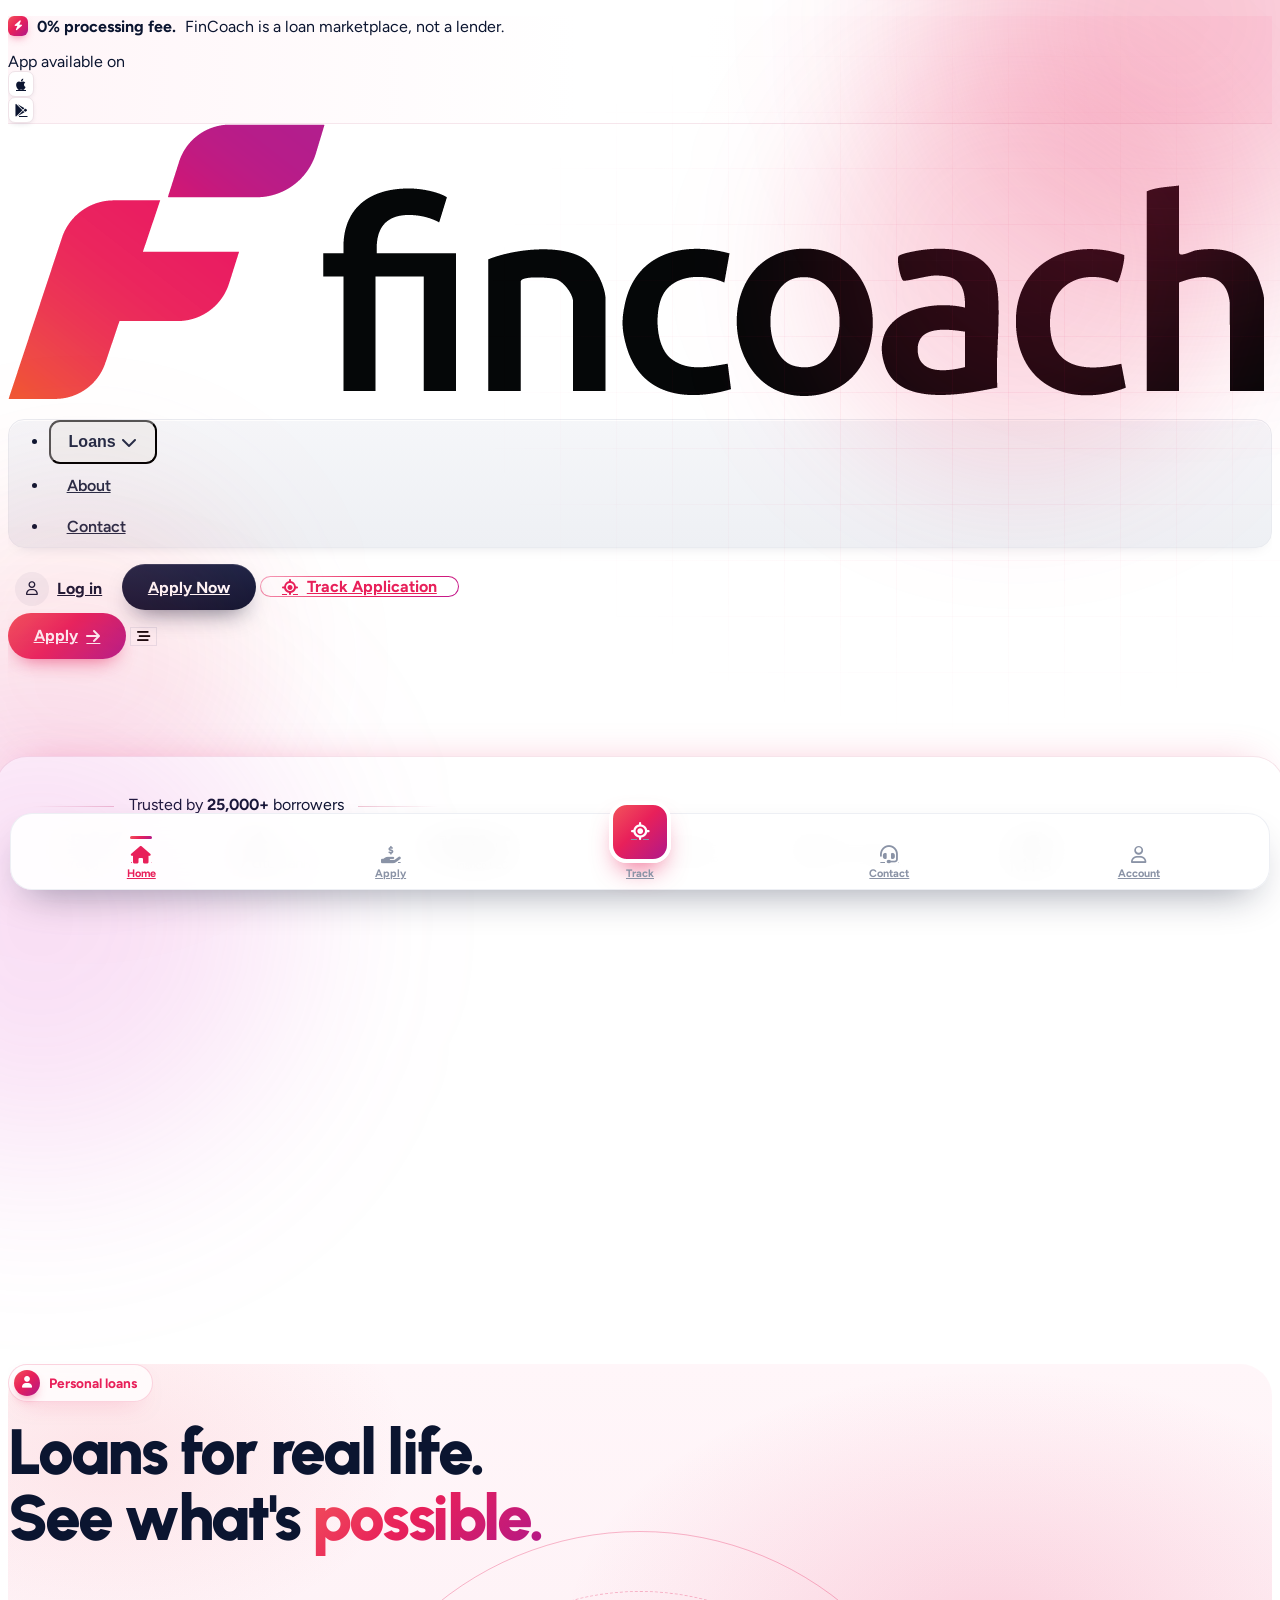
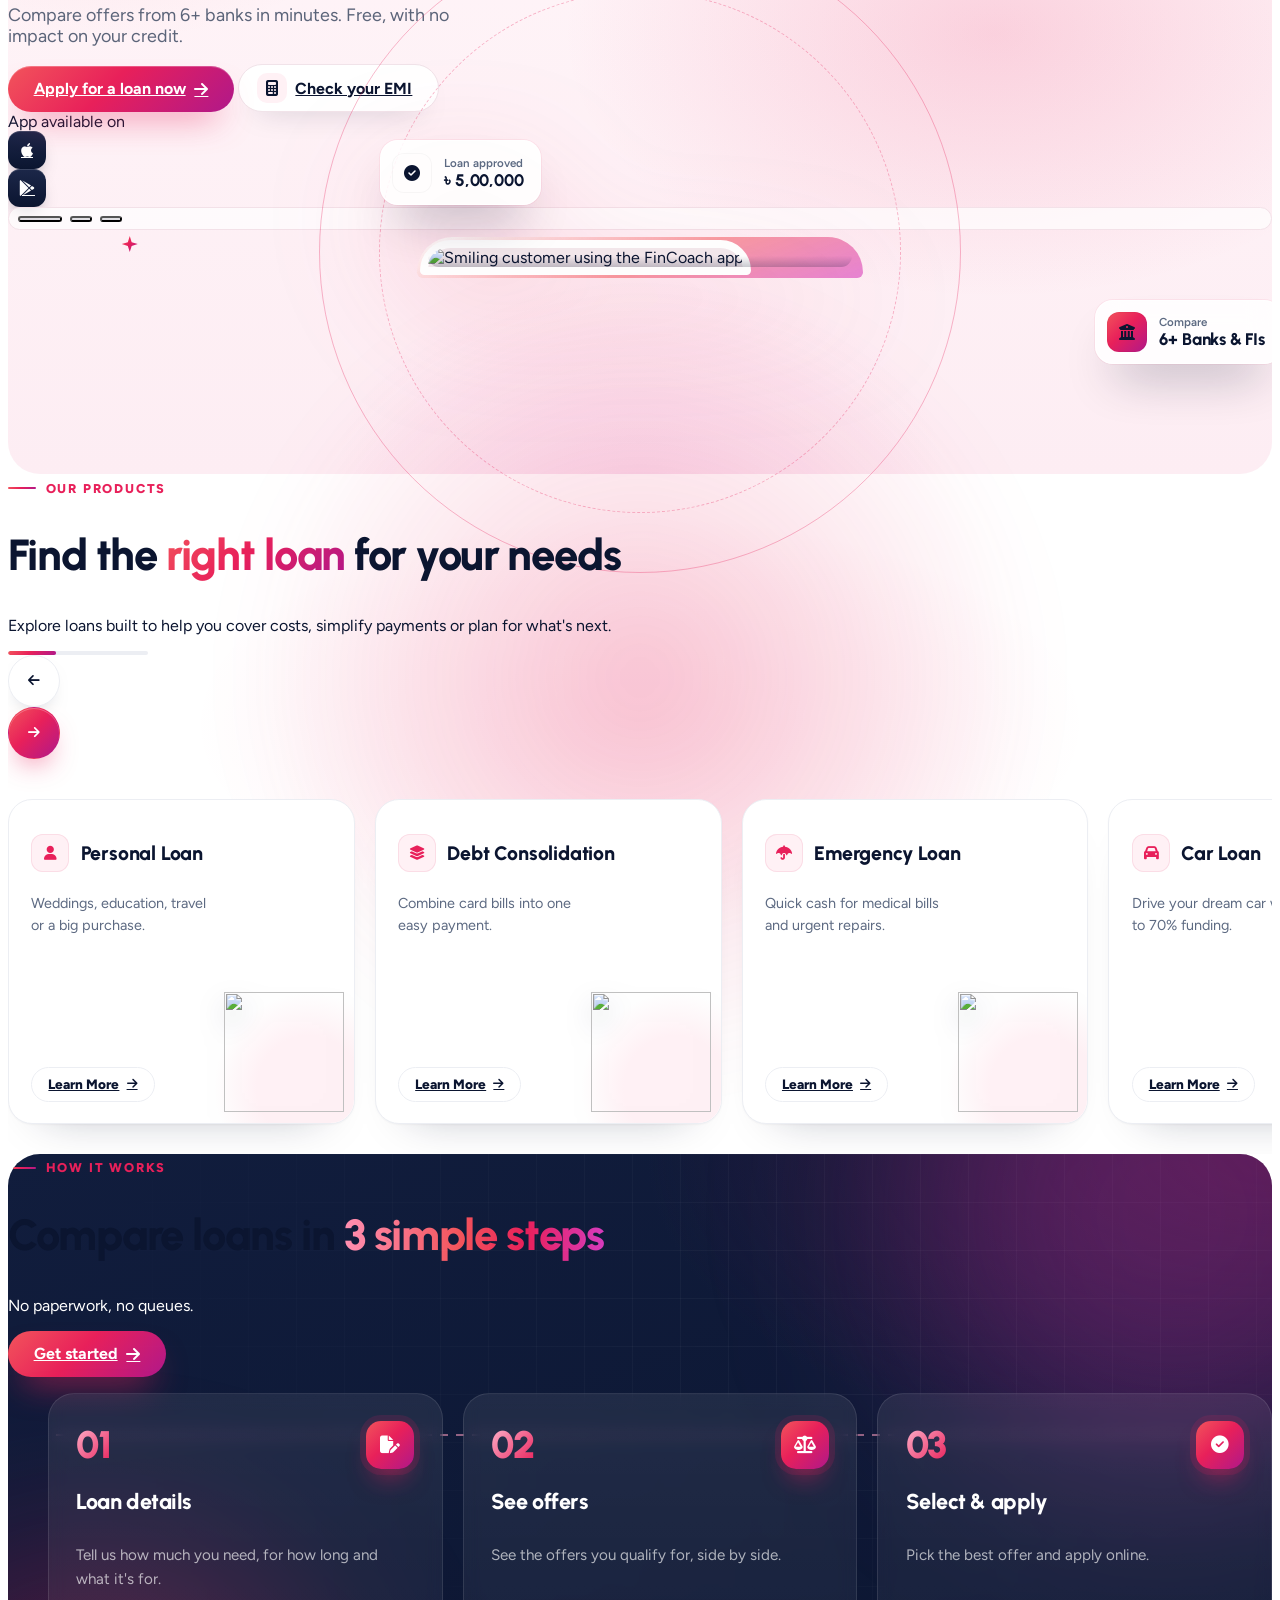
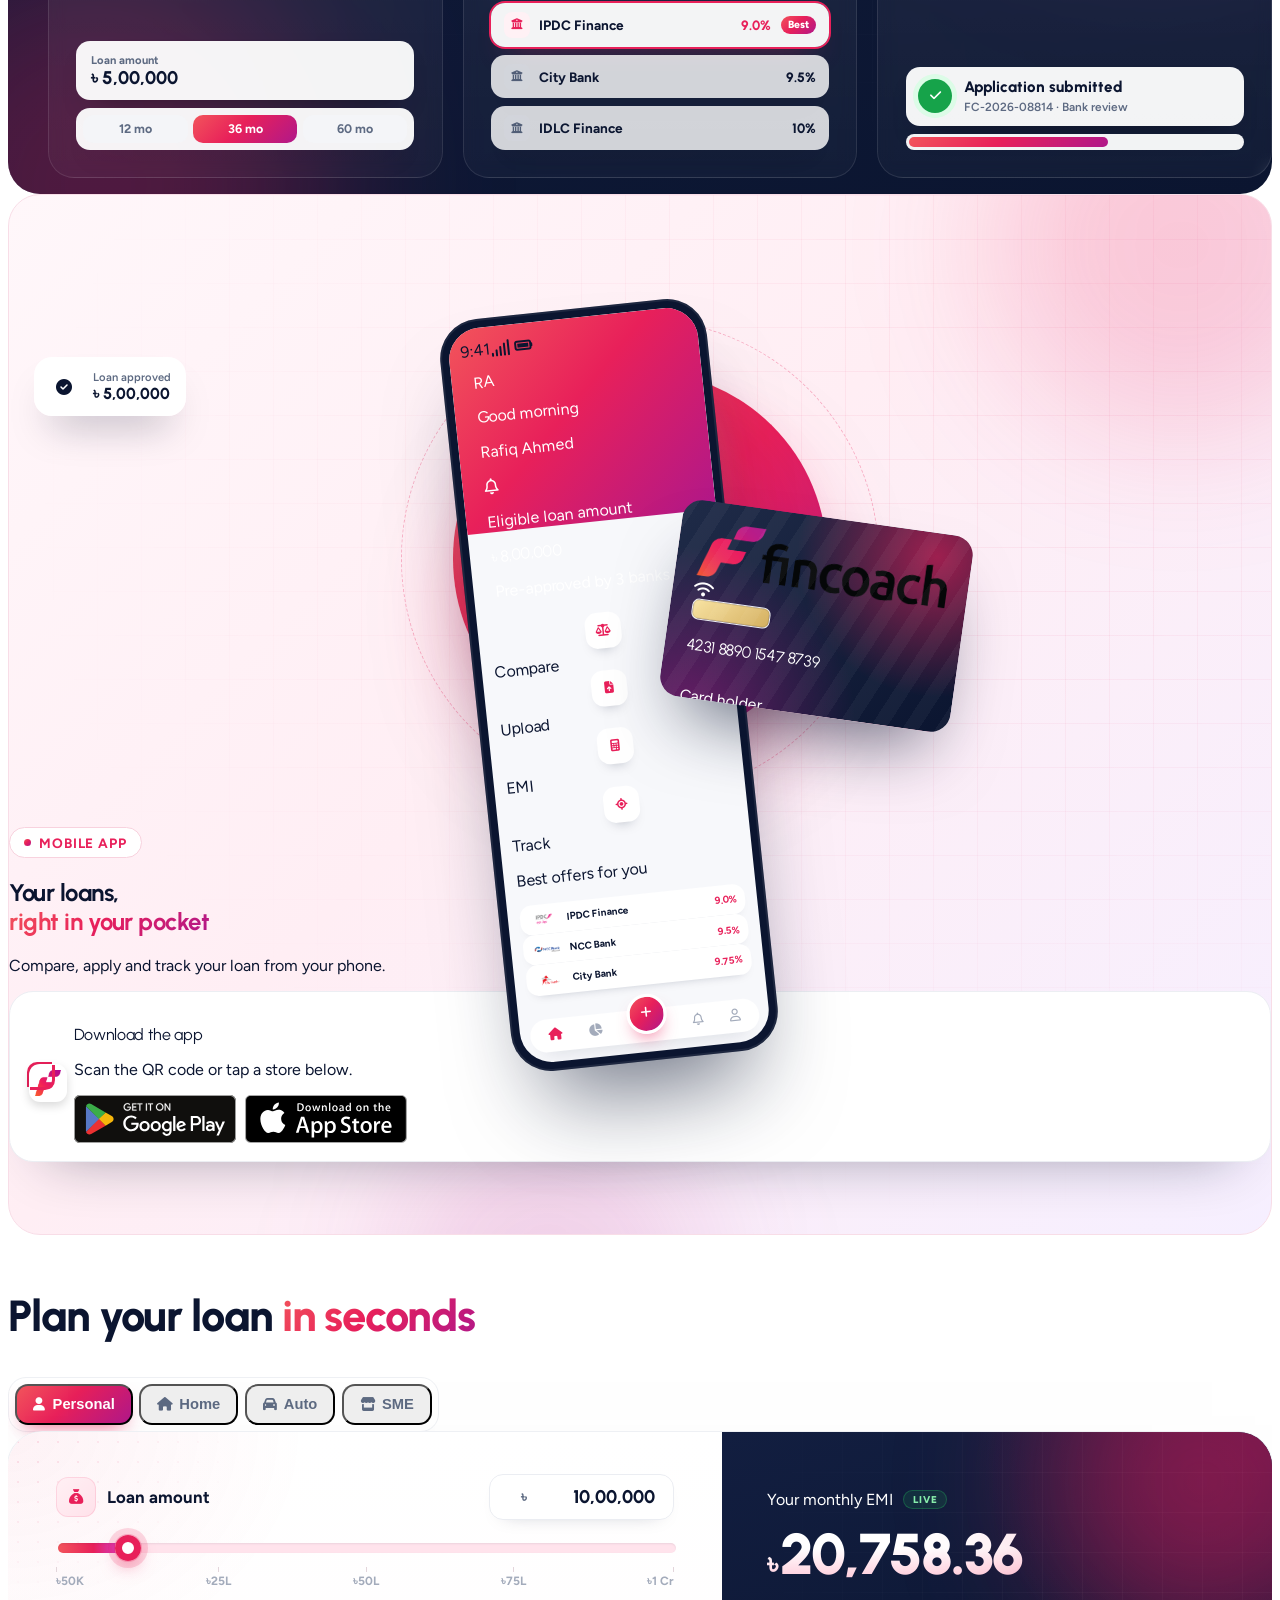
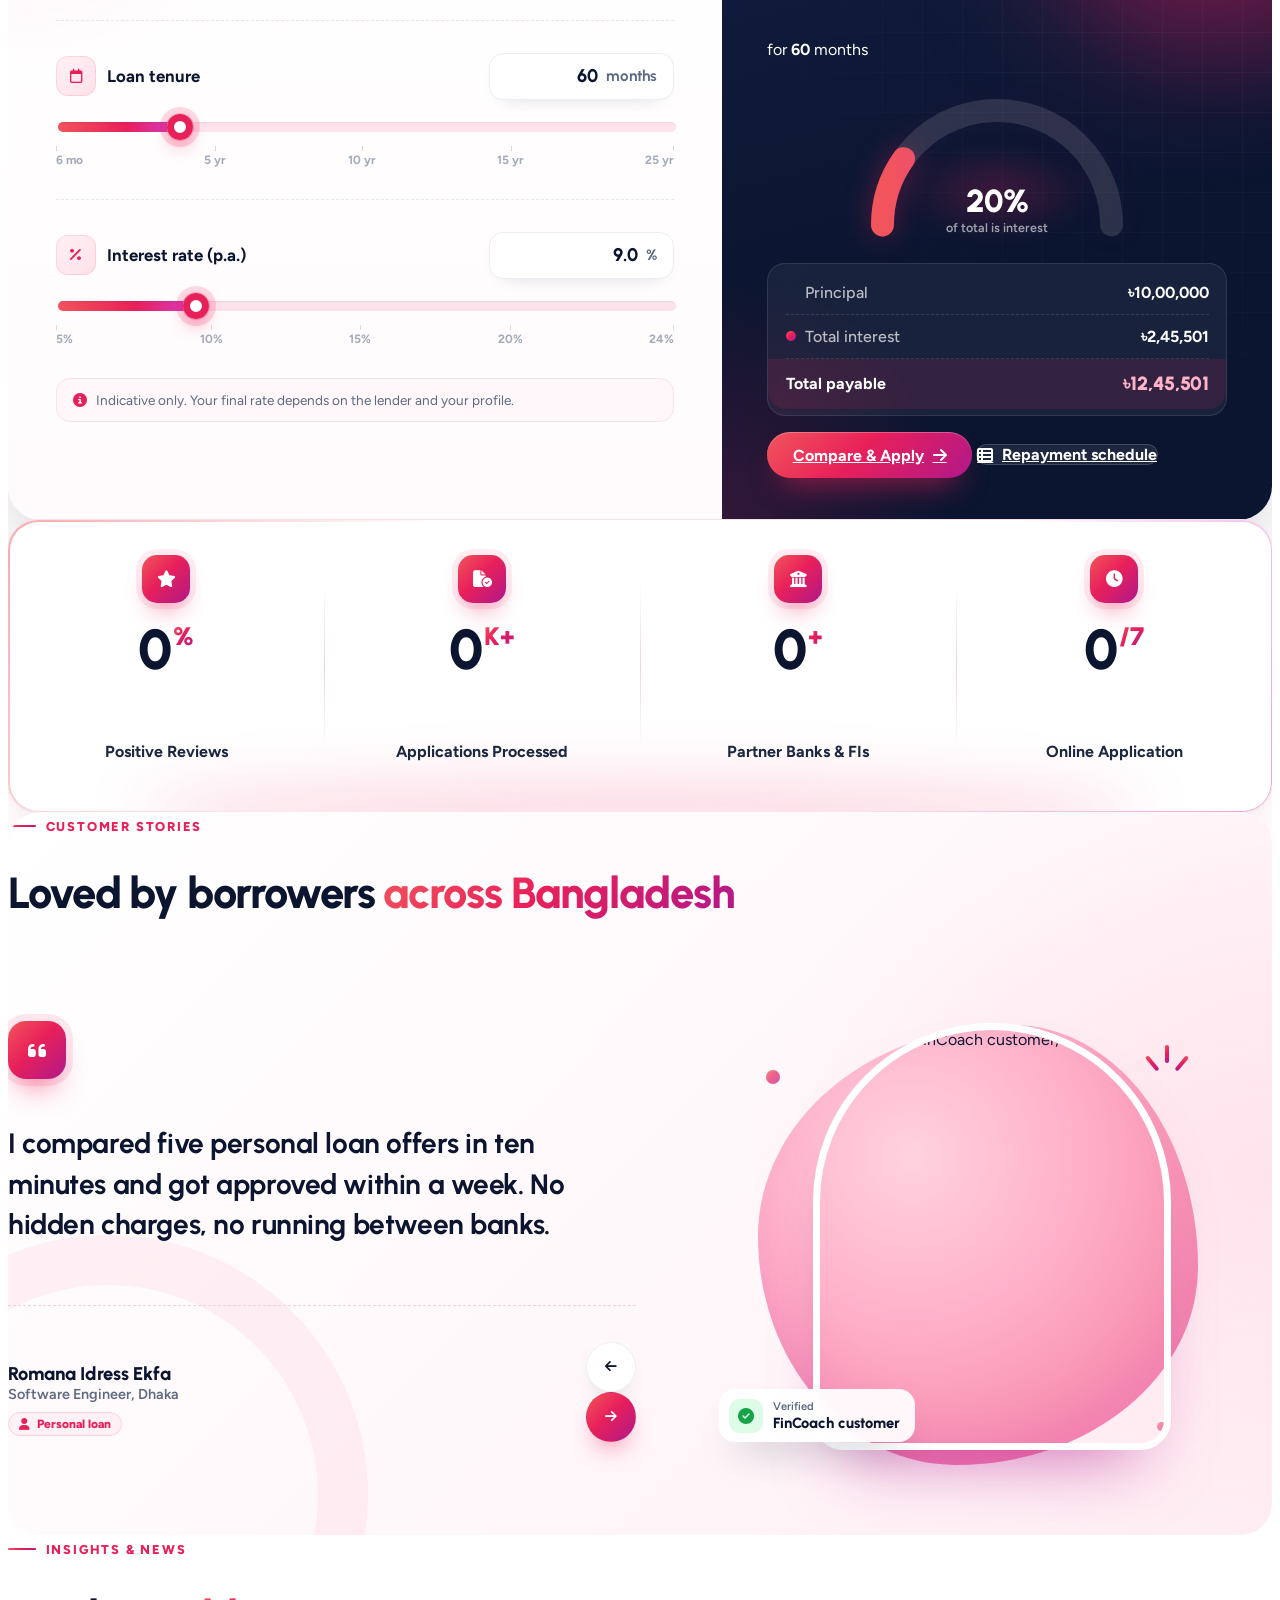
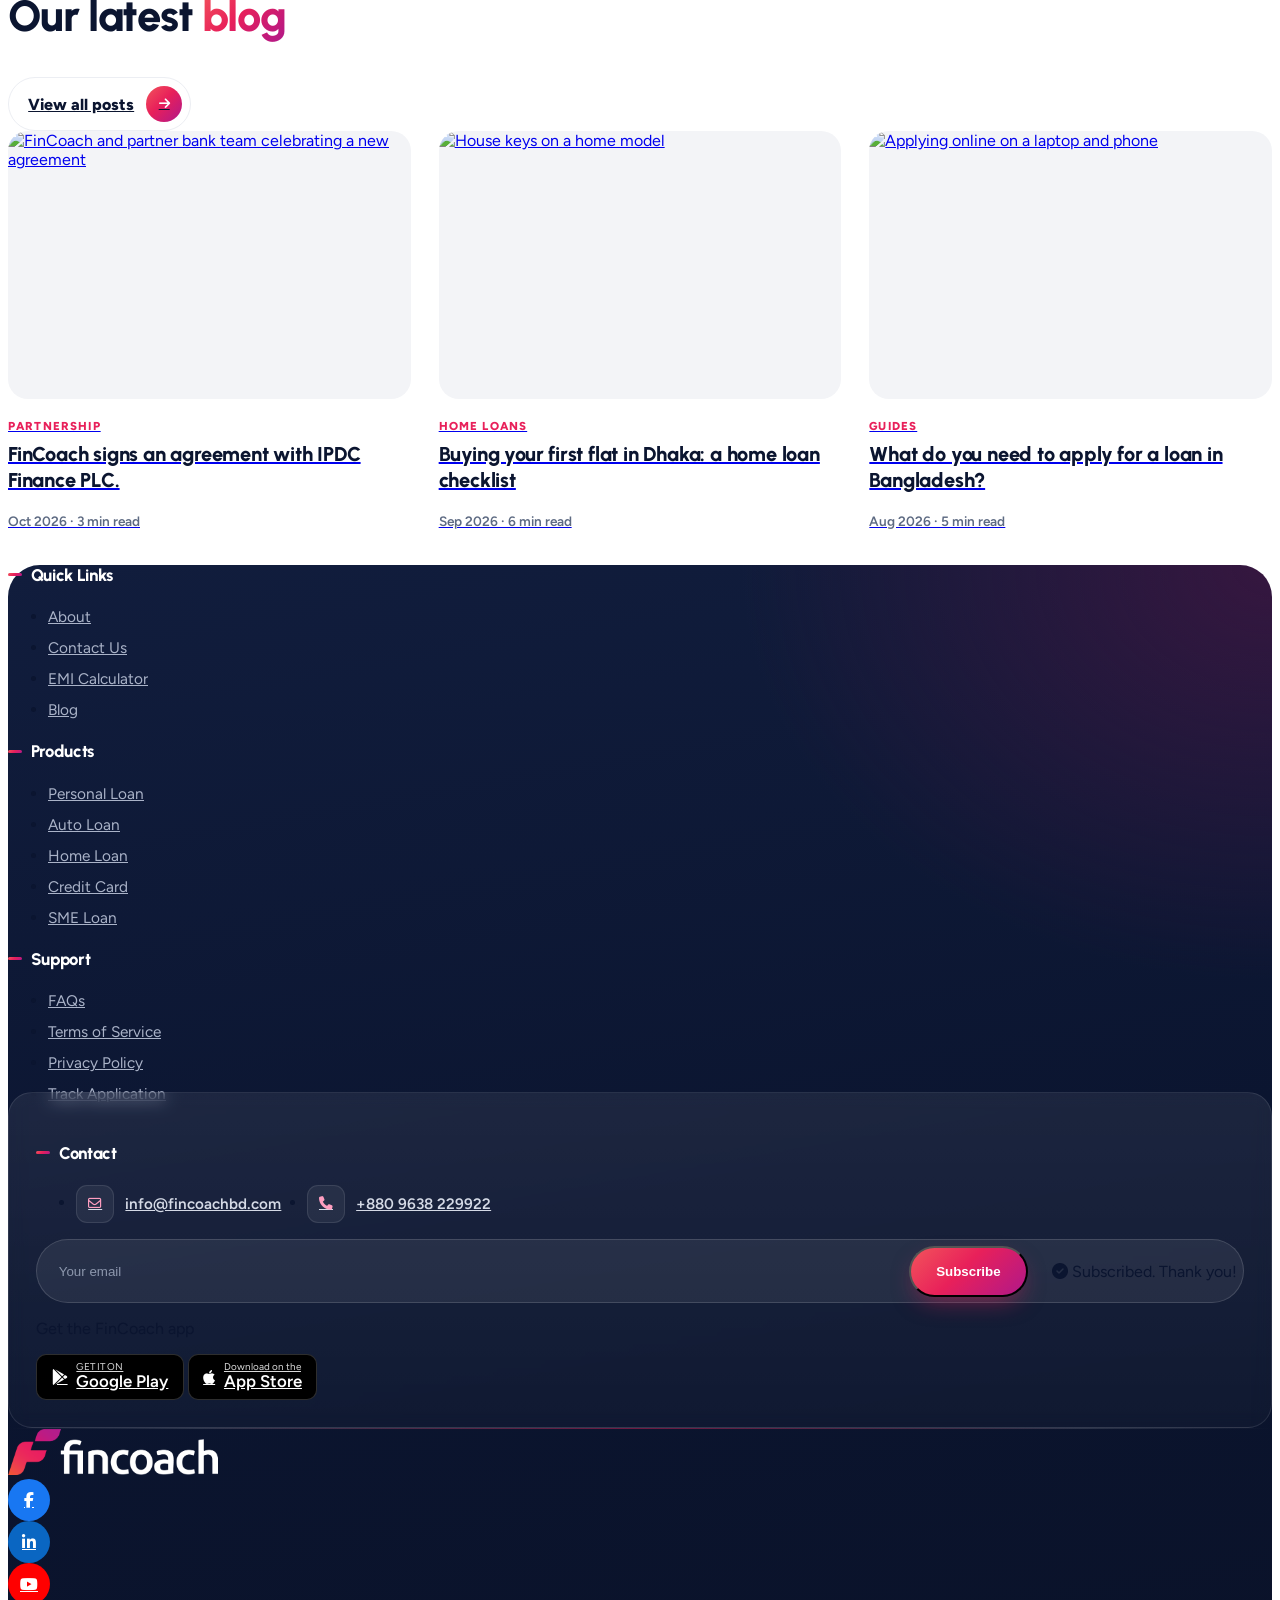
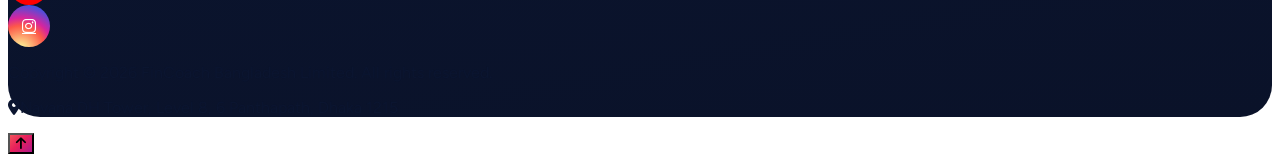
==== commit 40e525c4: "Homepage: full-width panels for mobile app and customer stories Match How it works and footer: panel" ====
--- a/index.html
+++ b/index.html
@@ -587,11 +587,10 @@
 <!-- =========================================================
      DOWNLOAD APP — premium (aligned to site width)
      ========================================================= -->
-<section class="pt-16 md:pt-24">
-  <div class="max-w-site mx-auto px-4 md:px-6">
+<section class="px-2.5 pt-16 md:pt-24">
     <div class="ap3">
       <span class="ap3-grid"></span><span class="ap3-glow ap3-glow-1"></span><span class="ap3-glow ap3-glow-2"></span>
-      <div class="relative grid lg:grid-cols-2 gap-8 lg:gap-6 items-center">
+      <div class="relative max-w-site mx-auto px-4 md:px-6 grid lg:grid-cols-2 gap-8 lg:gap-6 items-center">
 
         <!-- Visual -->
         <div class="reveal ap3-visual">
@@ -660,7 +659,6 @@
         </div>
       </div>
     </div>
-  </div>
 </section>
 
 <!-- =========================================================
@@ -777,18 +775,14 @@
 <!-- =========================================================
      TESTIMONIALS — premium, photo on pink blob
      ========================================================= -->
-<section class="pt-16 md:pt-24">
-  <div class="max-w-site mx-auto px-4 md:px-6">
-    <div class="flex flex-col md:flex-row md:items-end justify-between gap-5">
-      <div>
-        <span class="reveal ab5-kicker"><span></span>Customer stories</span>
-        <h2 class="reveal ab5-h2 mt-4">Loved by borrowers <span class="text-grad">across Bangladesh</span></h2>
-      </div>
-    </div>
-
-    <div class="reveal tw4 mt-8 md:mt-10">
+<section class="px-2.5 pt-16 md:pt-24">
+    <div class="reveal tw4">
       <span class="tw4-bg-blob" aria-hidden="true"></span>
-      <div class="tw4-grid">
+      <div class="relative max-w-site mx-auto px-4 md:px-6 pt-12 md:pt-20">
+        <span class="ab5-kicker"><span></span>Customer stories</span>
+        <h2 class="ab5-h2 mt-4">Loved by borrowers <span class="text-grad">across Bangladesh</span></h2>
+      </div>
+      <div class="tw4-grid max-w-site mx-auto px-4 md:px-6">
         <!-- Text -->
         <div class="tw4-text">
           <span class="tw4-q"><i class="fa-solid fa-quote-left"></i></span>
@@ -824,7 +818,6 @@
         </div>
       </div>
     </div>
-  </div>
 </section>
 
 <!-- =========================================================
--- a/assets/css/style.css
+++ b/assets/css/style.css
@@ -3457,3 +3457,13 @@
 .bl6-card h3 { margin-top: .45rem; font-family: "Urbanist", sans-serif; font-weight: 800; font-size: 1.25rem; line-height: 1.3; letter-spacing: -.01em; color: var(--ink); transition: color .25s; }
 .bl6-card:hover h3 { color: var(--brand); }
 .bl6-meta { margin-top: .6rem; font-size: .85rem; font-weight: 600; color: var(--muted); }
+
+/* ==========================================================
+   Full-width panels (app, testimonials) — match How it works / footer
+   ========================================================== */
+.ap3 { border-radius: 32px; padding: 3rem 0; box-shadow: none; }
+@media (min-width: 768px) { .ap3 { padding: 4.5rem 0; } }
+.tw4 { border-radius: 32px; box-shadow: none; }
+.tw4-text { padding: 2rem 0 1.6rem; }
+@media (min-width: 768px) { .tw4-text { padding: 2.6rem 3rem 3.6rem 0; } }
+@media (min-width: 1024px) { .tw4-media { padding: 1.5rem 0 3.6rem; min-height: 500px; } }
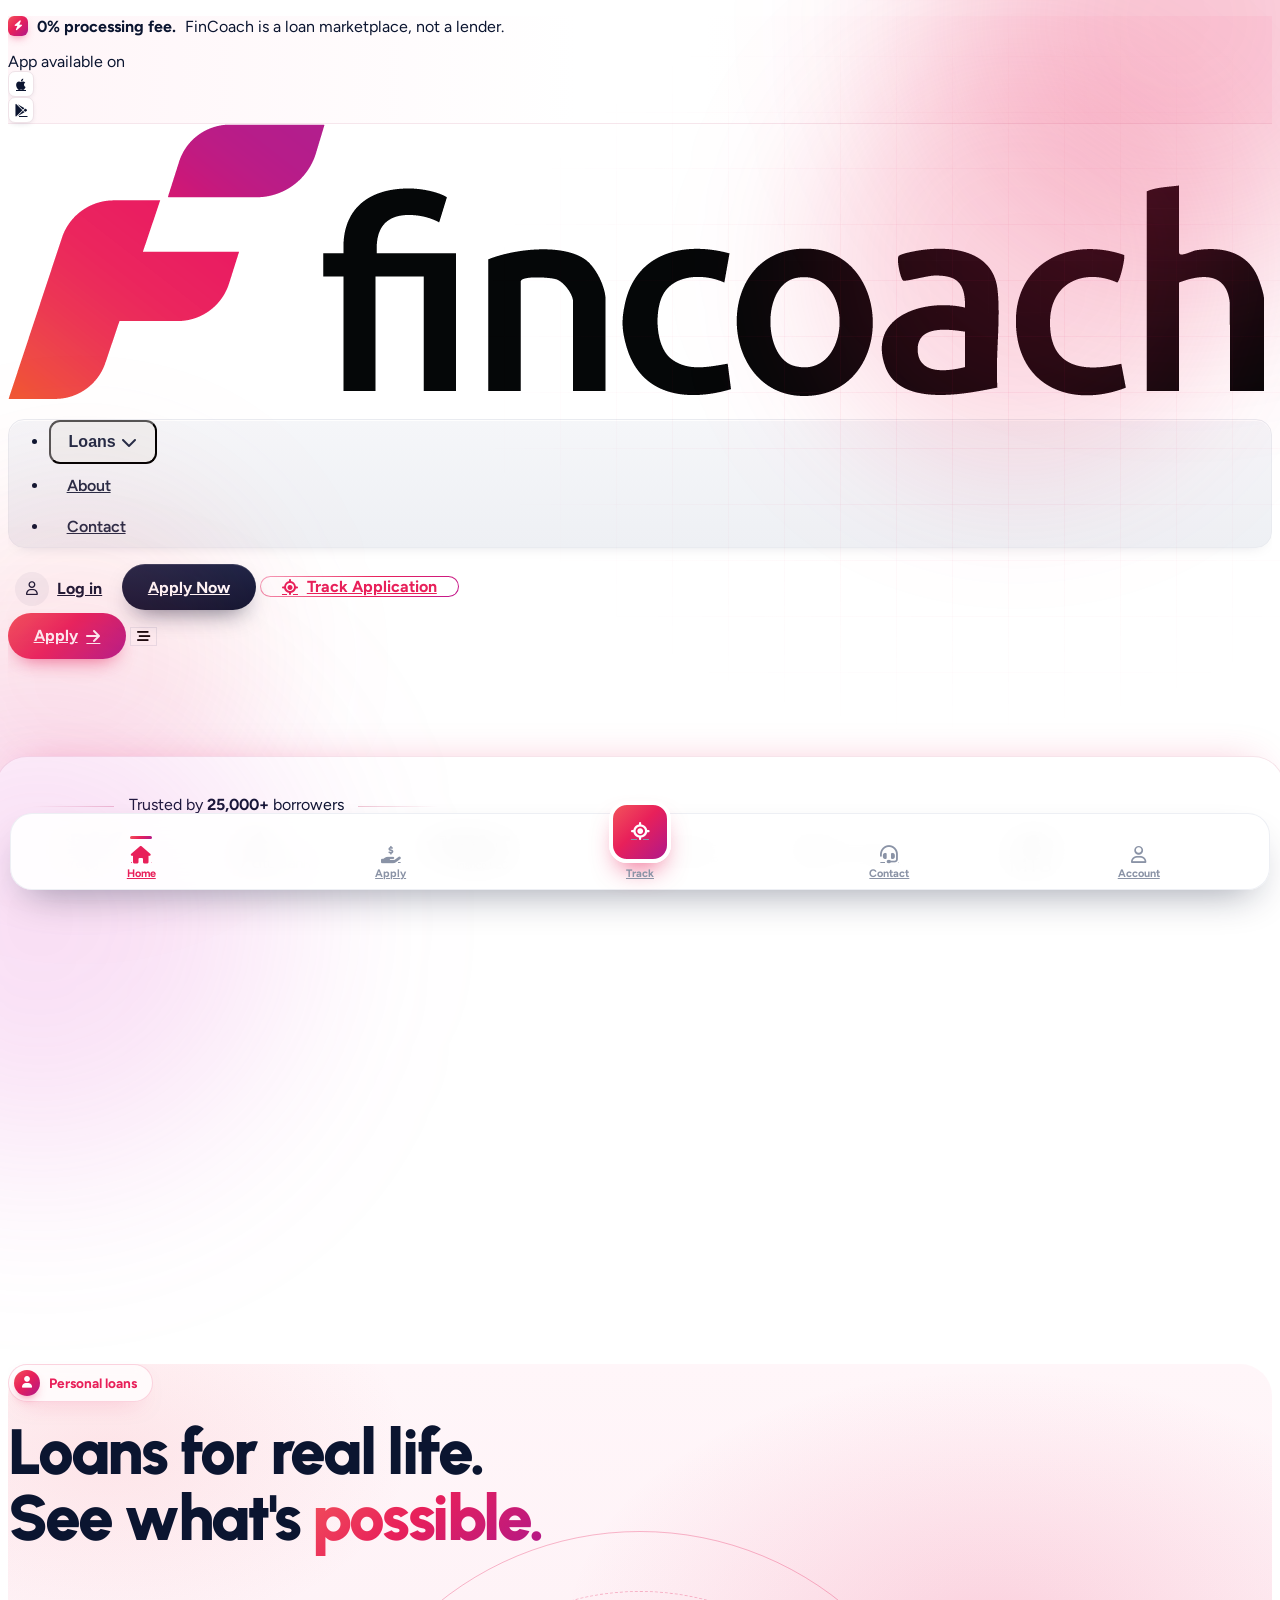
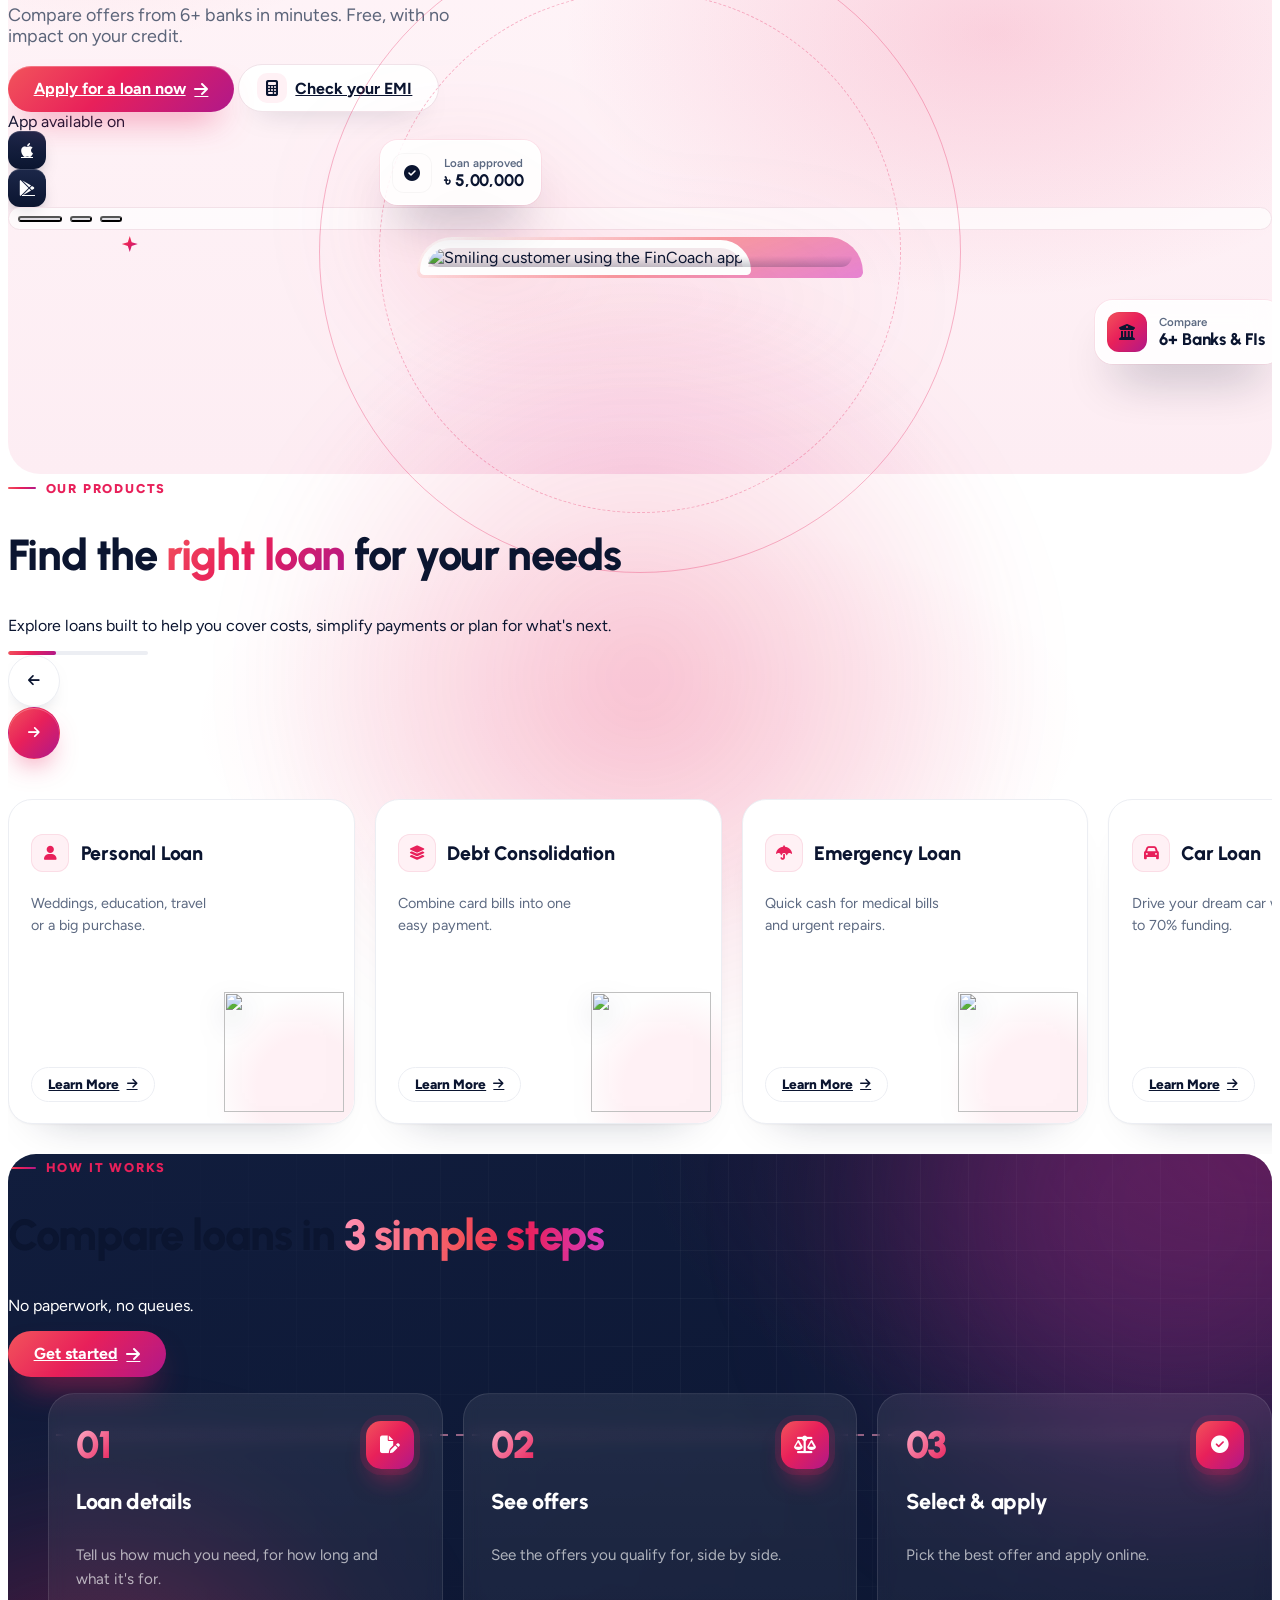
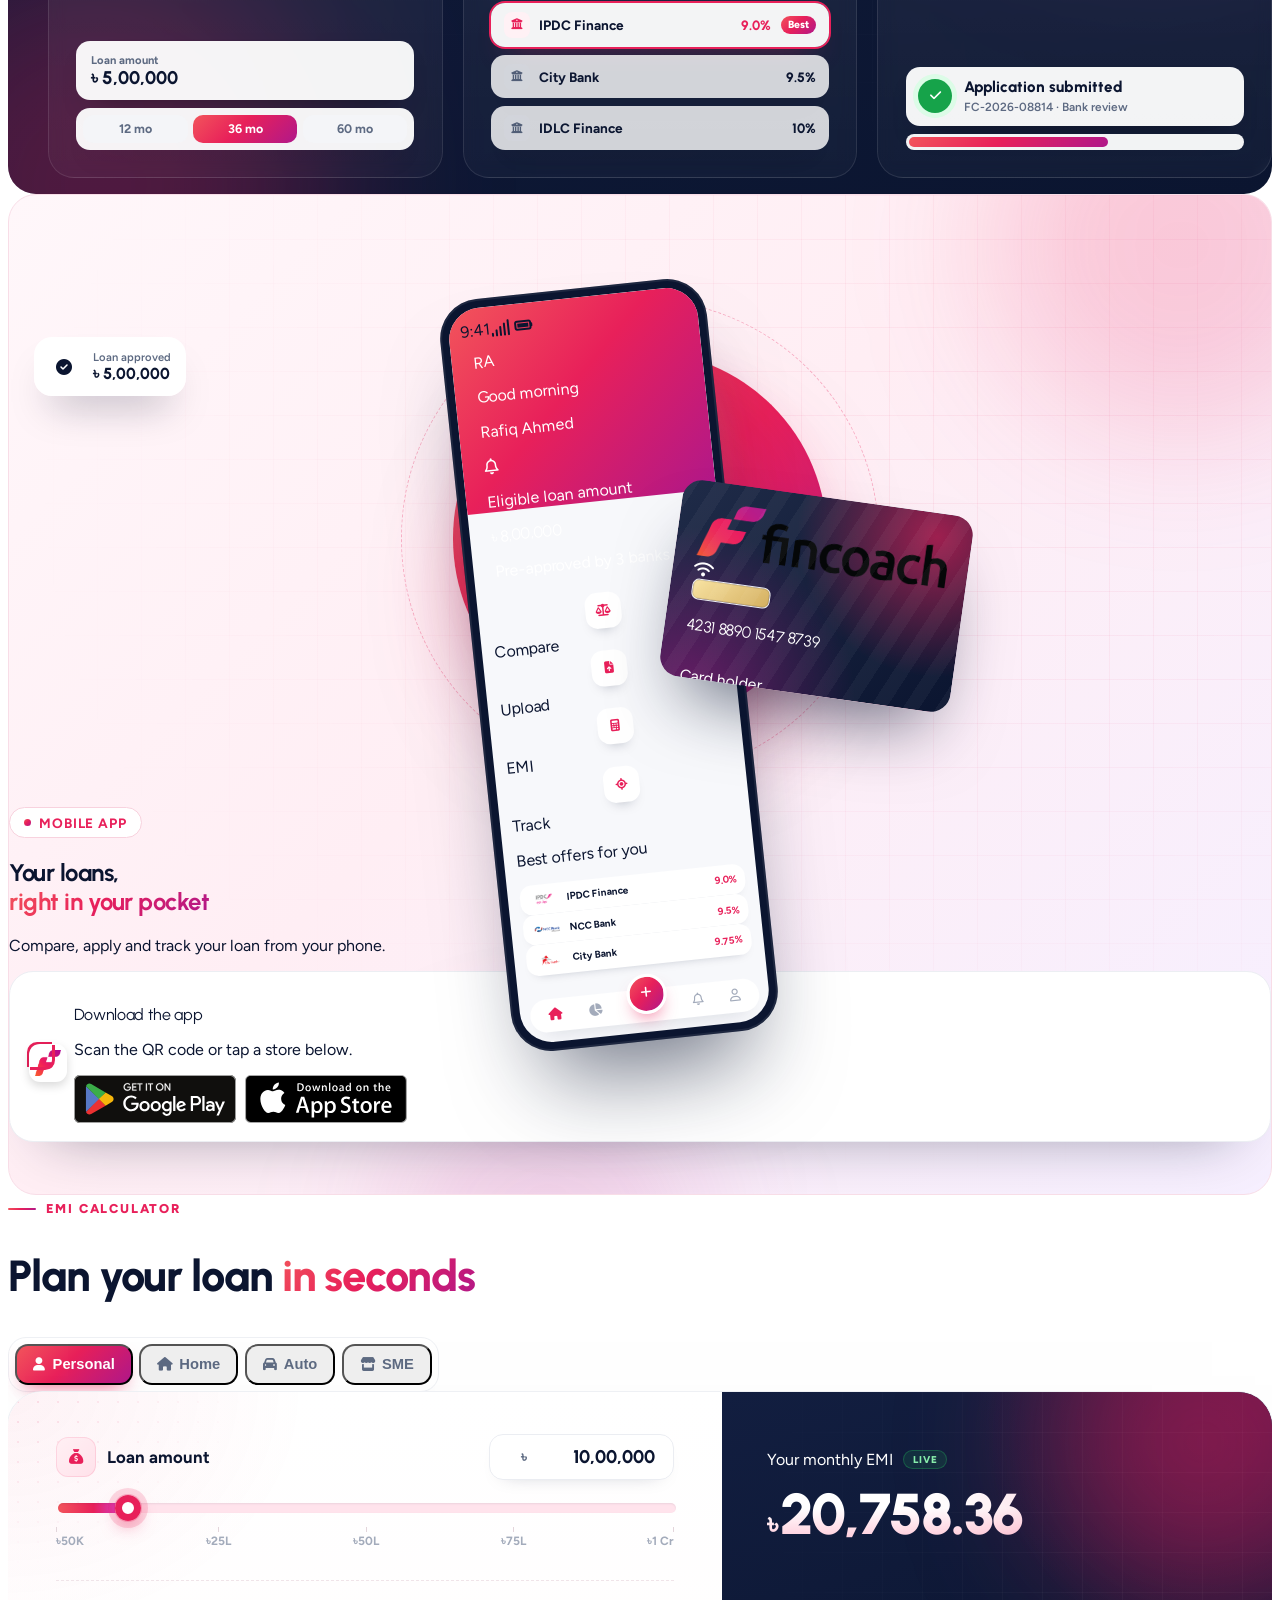
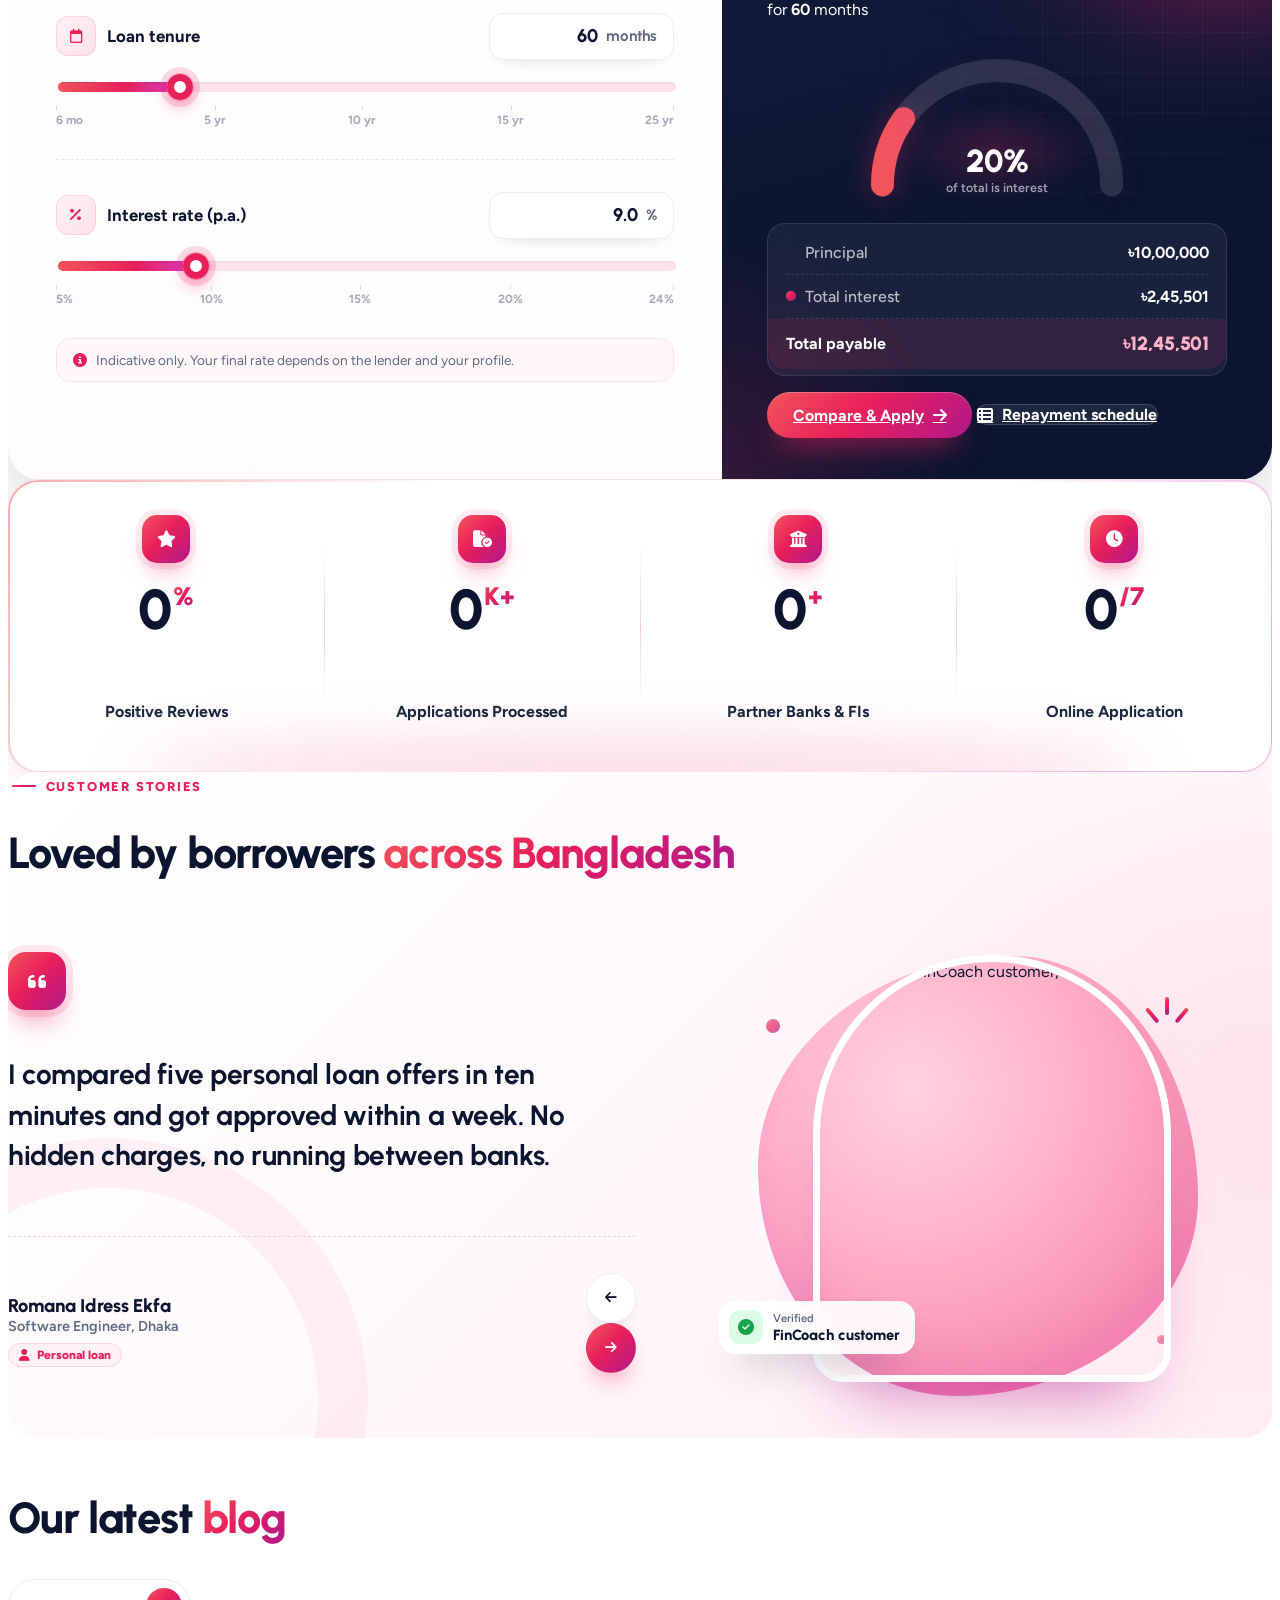
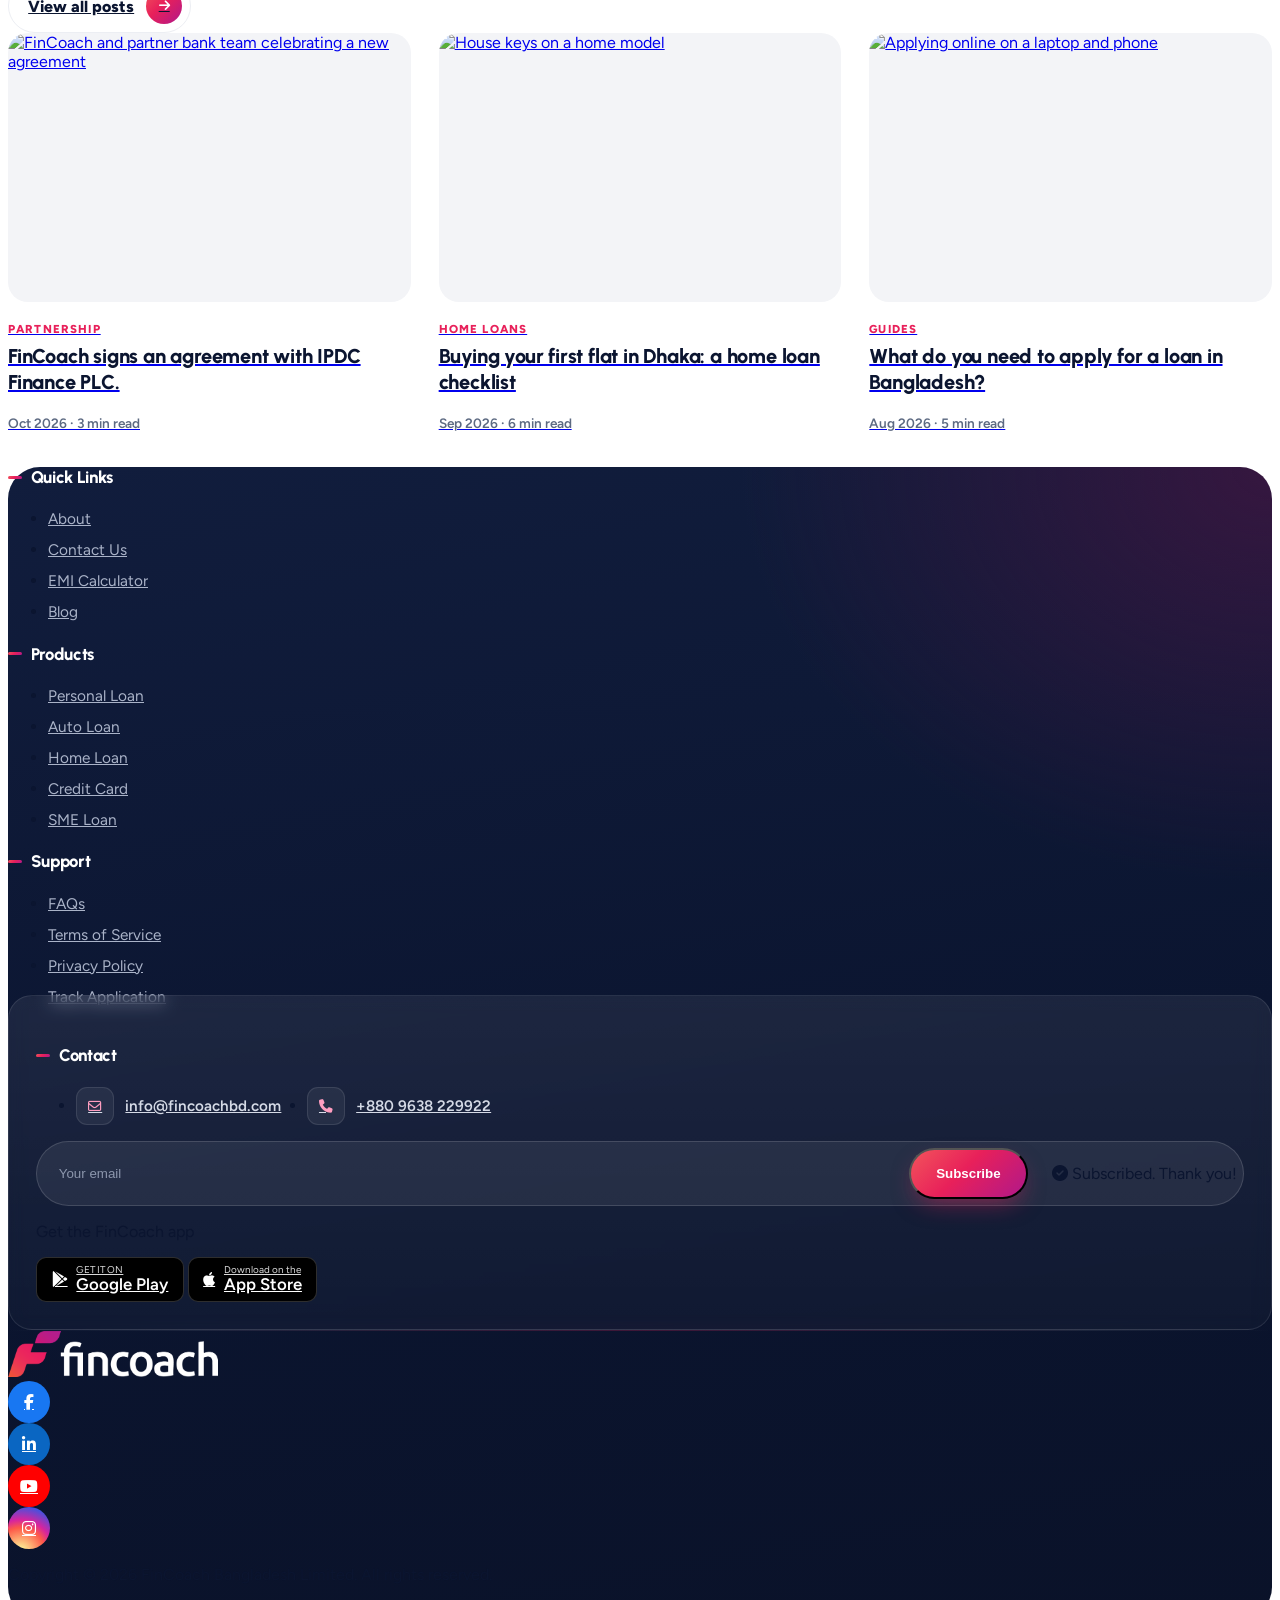
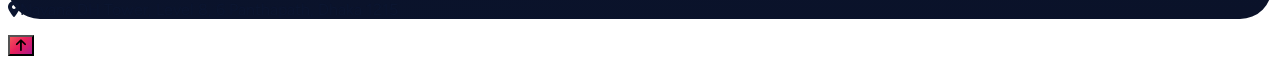
==== commit 2fc641d2: "Homepage: box How it works, app and stories panels in the site container Same width and corner radiu" ====
--- a/index.html
+++ b/index.html
@@ -536,10 +536,11 @@
 <!-- =========================================================
      COMPARE LOANS IN 3 SIMPLE STEPS
      ========================================================= -->
-<section class="px-2.5 pt-6 md:pt-10">
+<section class="pt-6 md:pt-10">
+  <div class="max-w-site mx-auto px-4 md:px-6">
   <div class="ab5-pledge hw">
     <span class="ab5-pledge-glow"></span><span class="hw-glow"></span>
-    <div class="relative max-w-site mx-auto px-4 md:px-6 py-14 md:py-20">
+    <div class="relative px-5 md:px-10 lg:px-12 py-12 md:py-16">
       <div class="grid lg:grid-cols-12 gap-6 lg:gap-10 items-end">
         <div class="lg:col-span-7">
           <span class="reveal ab5-kicker !text-[#ff9ec0]"><span></span>How it works</span>
@@ -582,15 +583,17 @@
       </ol>
     </div>
   </div>
+  </div>
 </section>
 
 <!-- =========================================================
      DOWNLOAD APP — premium (aligned to site width)
      ========================================================= -->
-<section class="px-2.5 pt-16 md:pt-24">
+<section class="pt-6 md:pt-8">
+  <div class="max-w-site mx-auto px-4 md:px-6">
     <div class="ap3">
       <span class="ap3-grid"></span><span class="ap3-glow ap3-glow-1"></span><span class="ap3-glow ap3-glow-2"></span>
-      <div class="relative max-w-site mx-auto px-4 md:px-6 grid lg:grid-cols-2 gap-8 lg:gap-6 items-center">
+      <div class="relative px-5 md:px-10 lg:px-12 grid lg:grid-cols-2 gap-8 lg:gap-6 items-center">
 
         <!-- Visual -->
         <div class="reveal ap3-visual">
@@ -659,6 +662,7 @@
         </div>
       </div>
     </div>
+  </div>
 </section>
 
 <!-- =========================================================
@@ -775,14 +779,15 @@
 <!-- =========================================================
      TESTIMONIALS — premium, photo on pink blob
      ========================================================= -->
-<section class="px-2.5 pt-16 md:pt-24">
+<section class="pt-16 md:pt-24">
+  <div class="max-w-site mx-auto px-4 md:px-6">
     <div class="reveal tw4">
       <span class="tw4-bg-blob" aria-hidden="true"></span>
-      <div class="relative max-w-site mx-auto px-4 md:px-6 pt-12 md:pt-20">
+      <div class="relative px-5 md:px-10 lg:px-12 pt-10 md:pt-14">
         <span class="ab5-kicker"><span></span>Customer stories</span>
         <h2 class="ab5-h2 mt-4">Loved by borrowers <span class="text-grad">across Bangladesh</span></h2>
       </div>
-      <div class="tw4-grid max-w-site mx-auto px-4 md:px-6">
+      <div class="tw4-grid px-5 md:px-10 lg:px-12">
         <!-- Text -->
         <div class="tw4-text">
           <span class="tw4-q"><i class="fa-solid fa-quote-left"></i></span>
@@ -818,6 +823,7 @@
         </div>
       </div>
     </div>
+  </div>
 </section>
 
 <!-- =========================================================
--- a/assets/css/style.css
+++ b/assets/css/style.css
@@ -3467,3 +3467,10 @@
 .tw4-text { padding: 2rem 0 1.6rem; }
 @media (min-width: 768px) { .tw4-text { padding: 2.6rem 3rem 3.6rem 0; } }
 @media (min-width: 1024px) { .tw4-media { padding: 1.5rem 0 3.6rem; min-height: 500px; } }
+
+/* Boxed panels: How it works, app, stories share the site container + radius */
+.hw.ab5-pledge, .ap3, .tw4 { border-radius: 28px; }
+.ap3 { padding: 2.5rem 0; }
+@media (min-width: 768px) { .ap3 { padding: 3.25rem 0; } }
+@media (min-width: 768px) { .tw4-text { padding: 2rem 3rem 3rem 0; } }
+@media (min-width: 1024px) { .tw4-media { padding: 1rem 0 3rem; min-height: 460px; } }
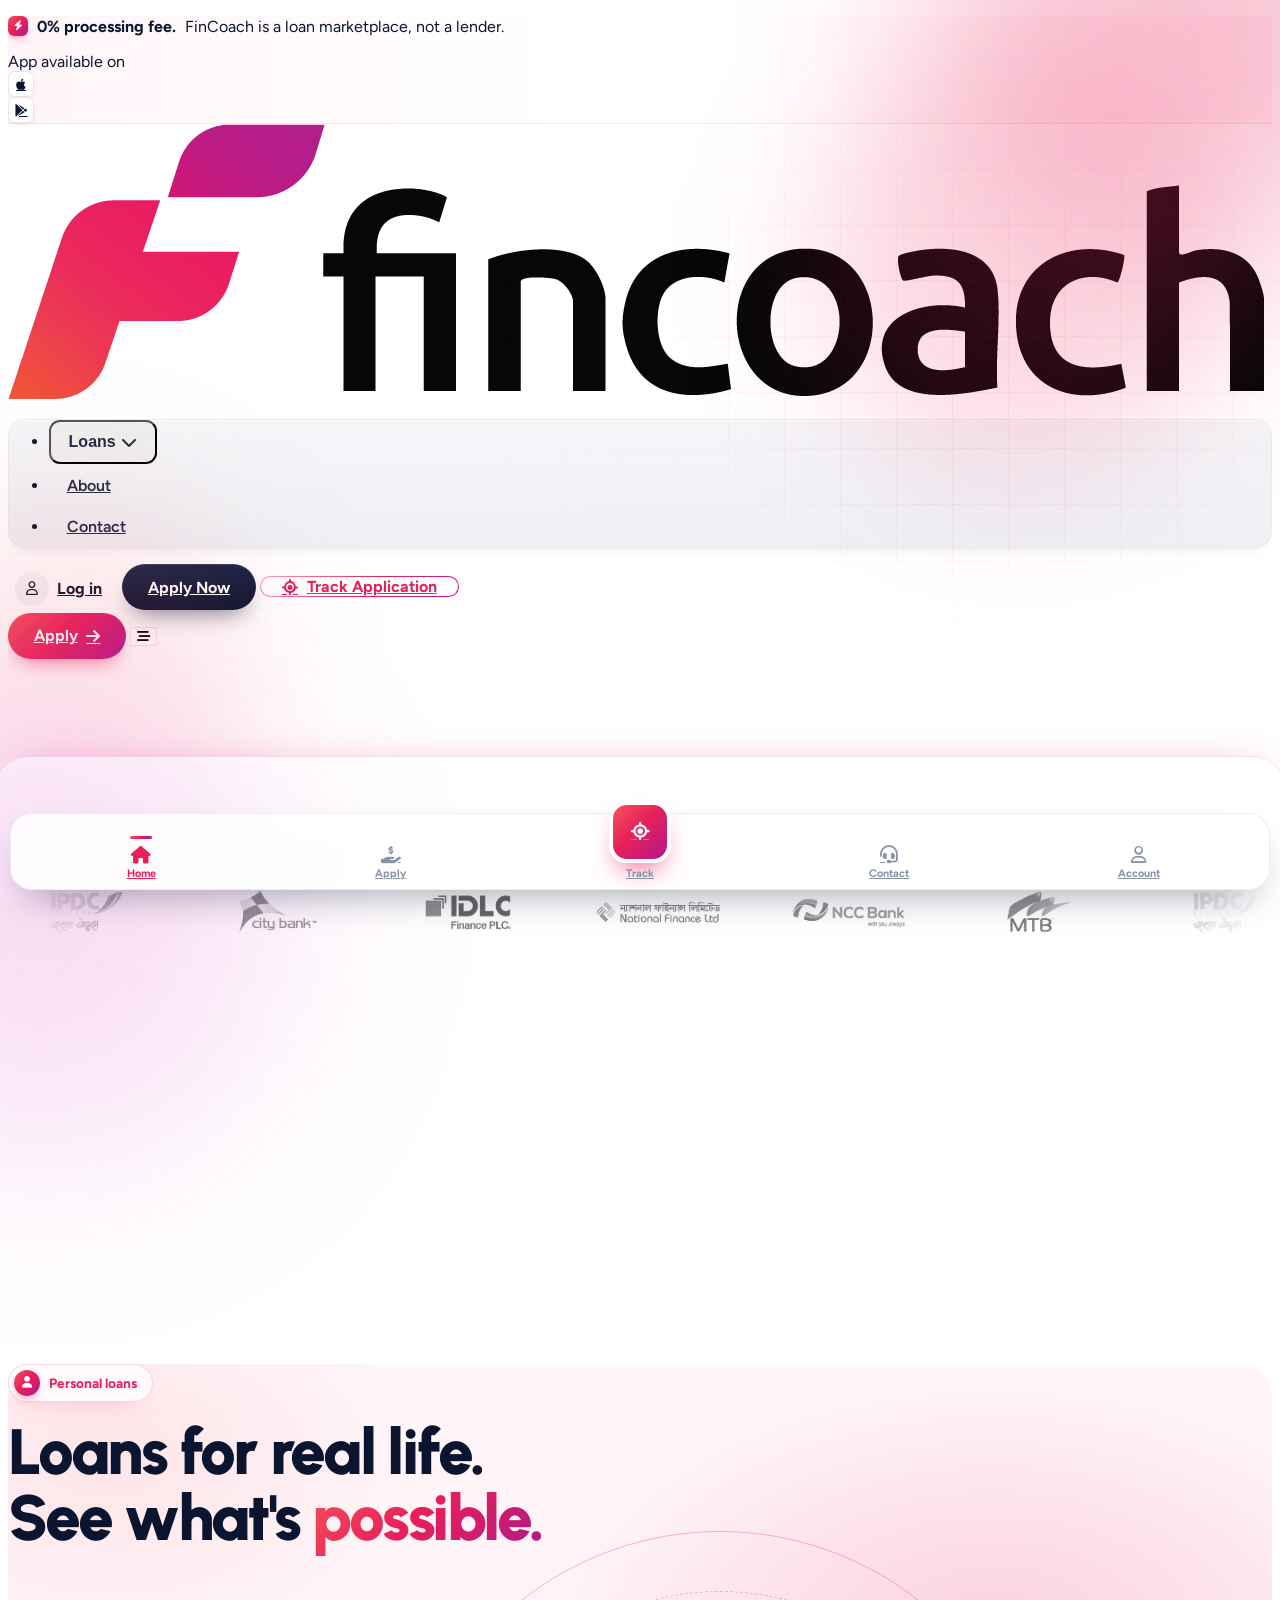
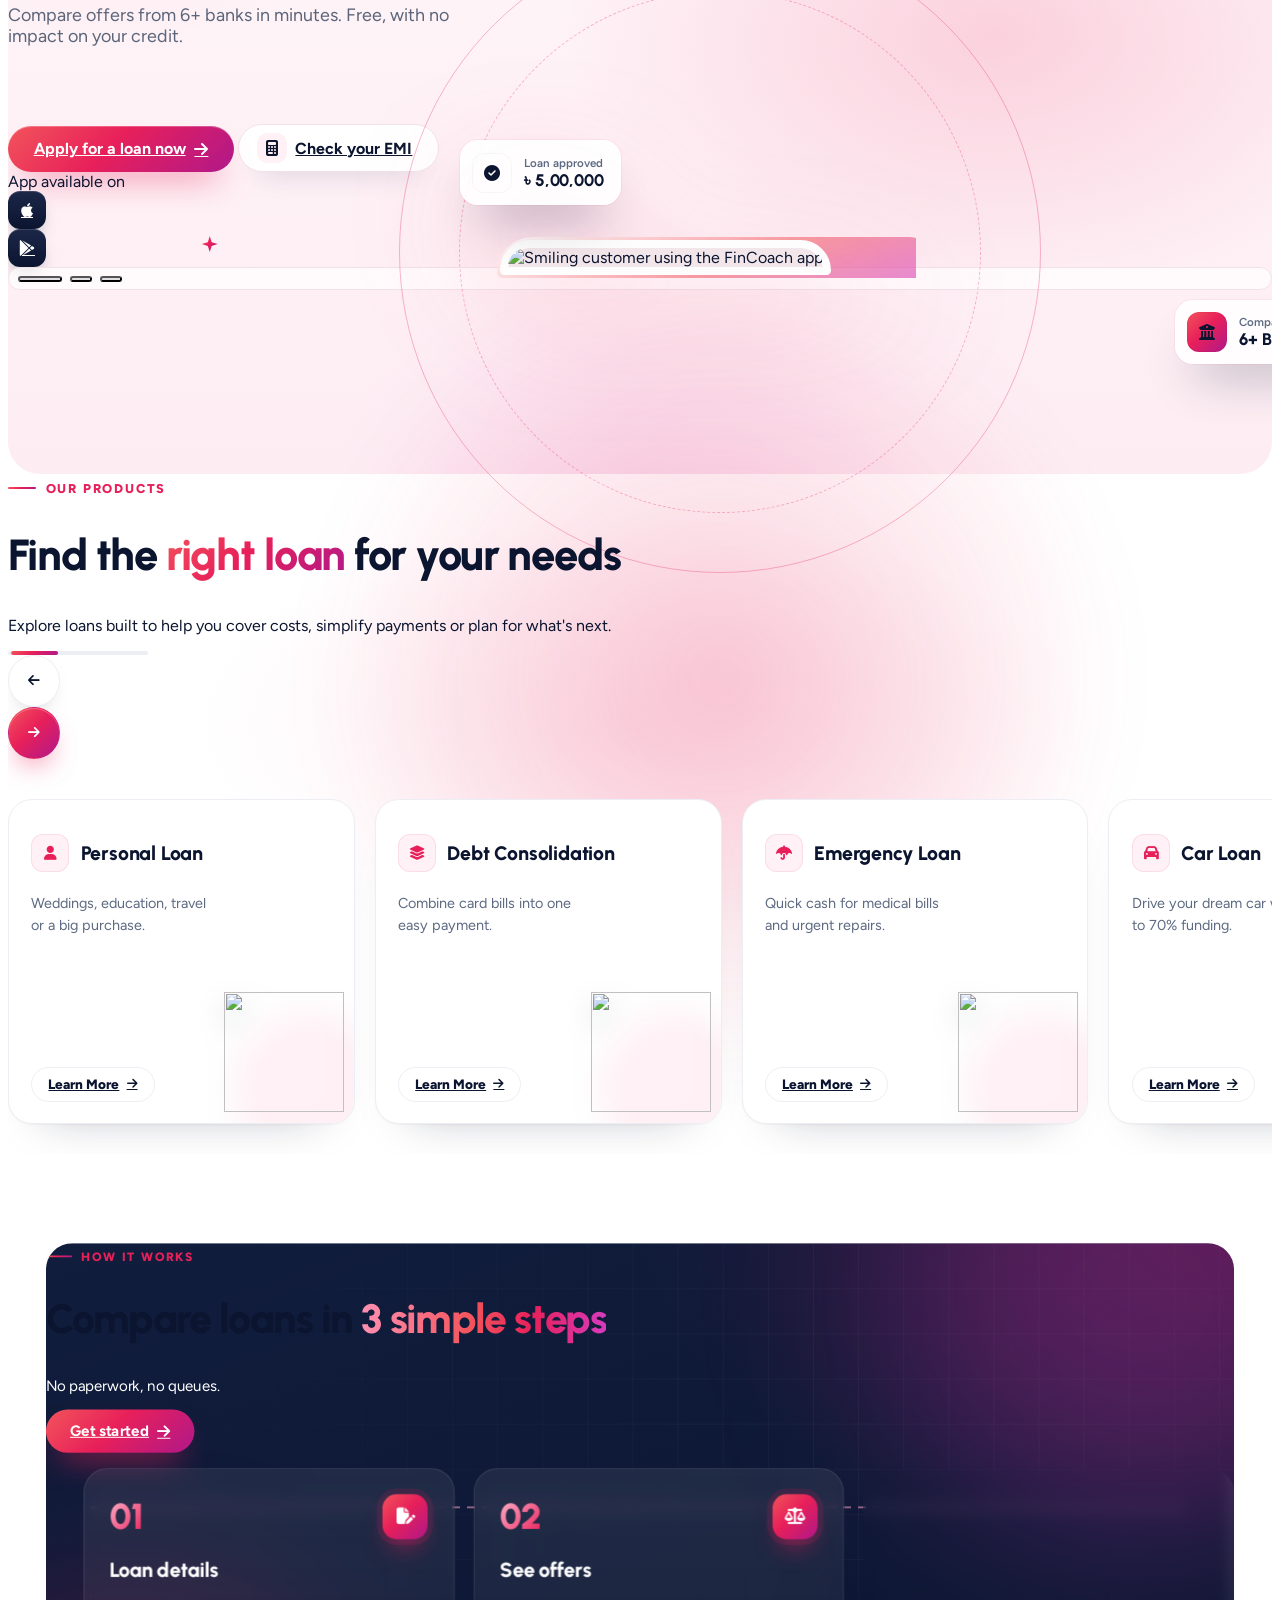
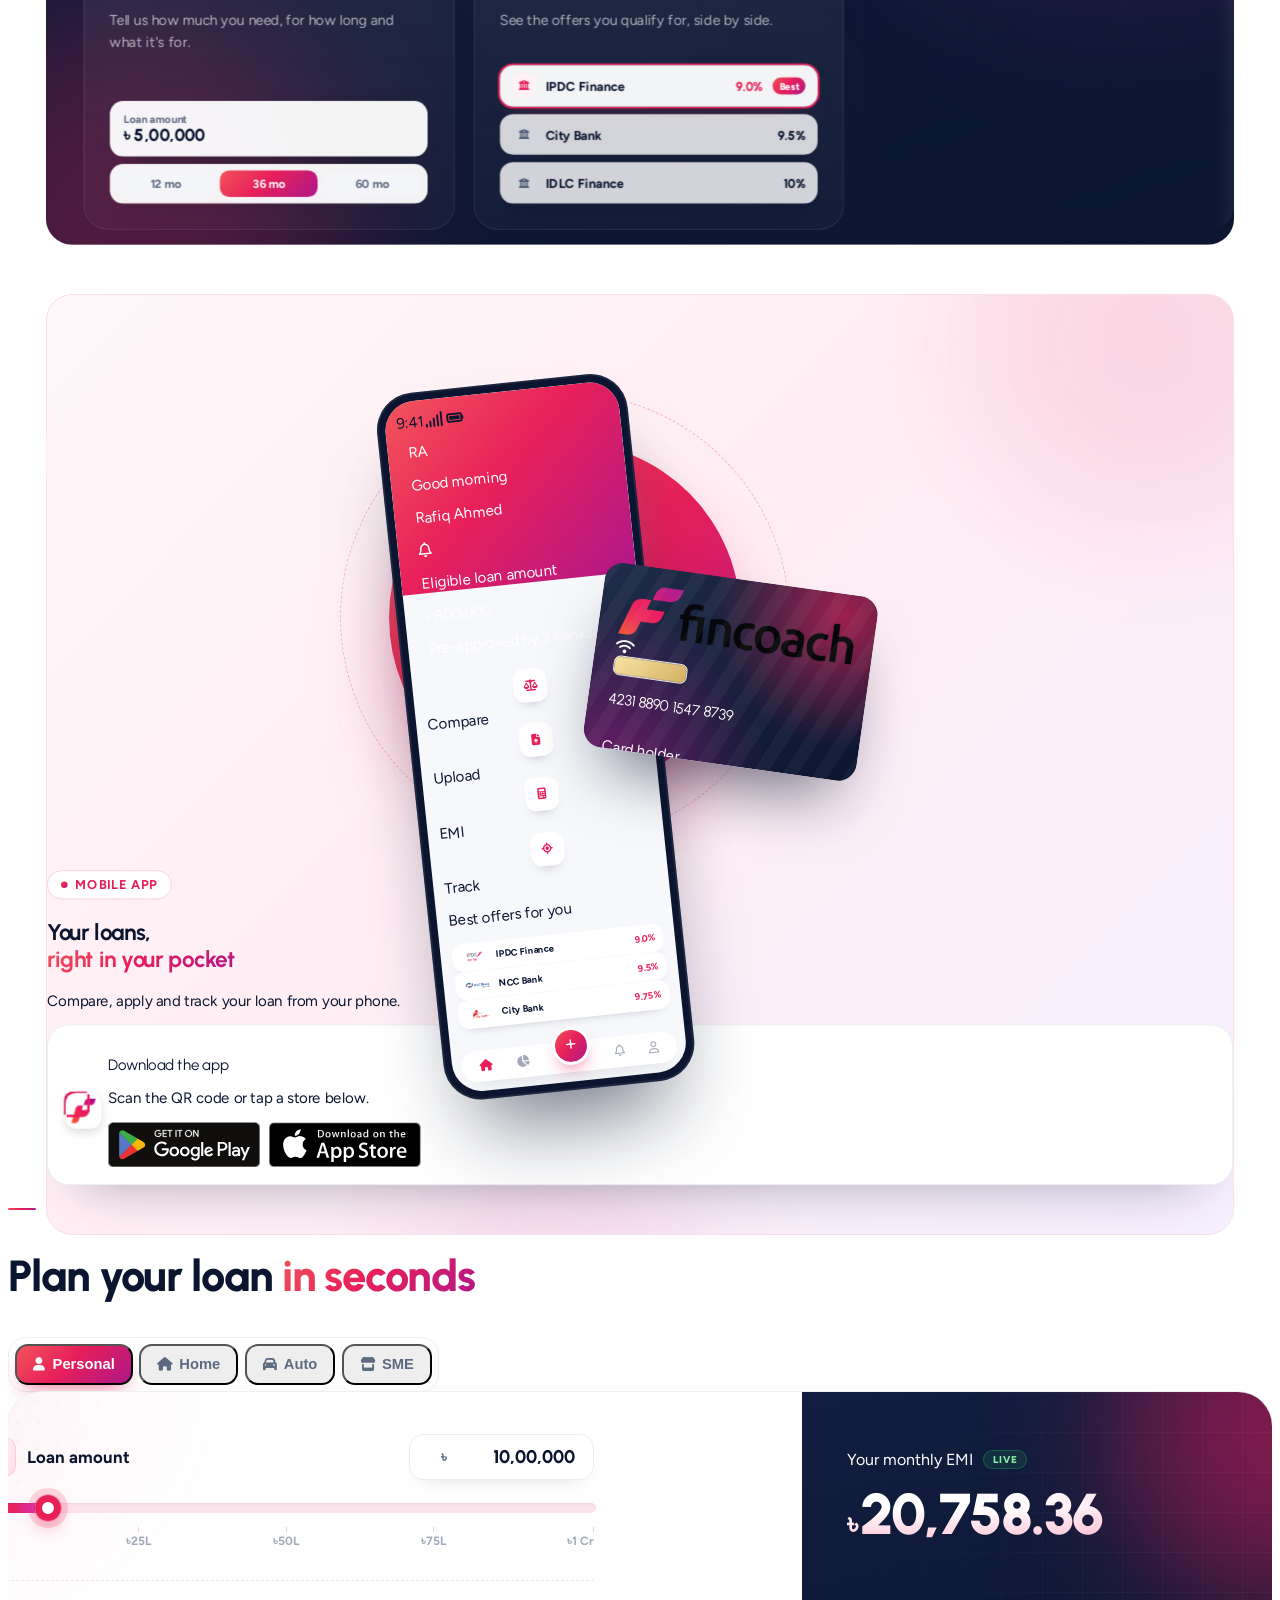
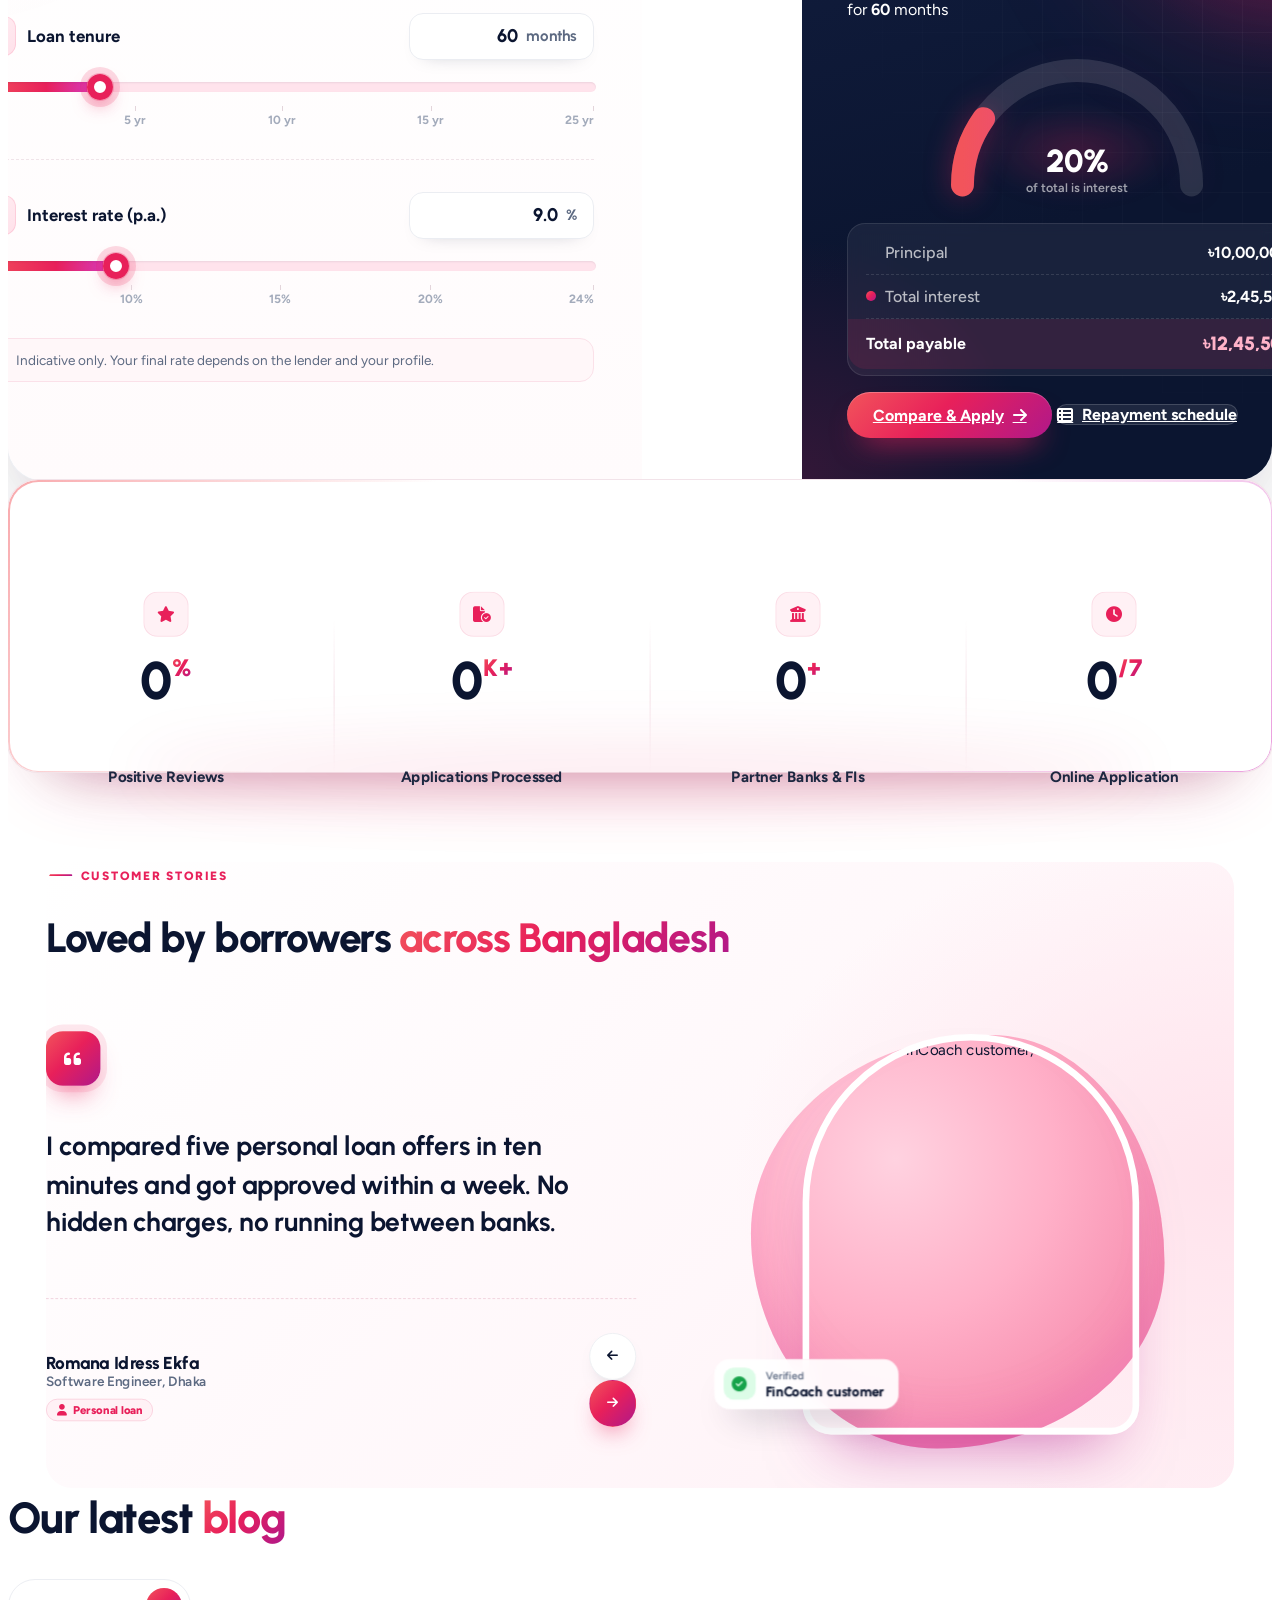
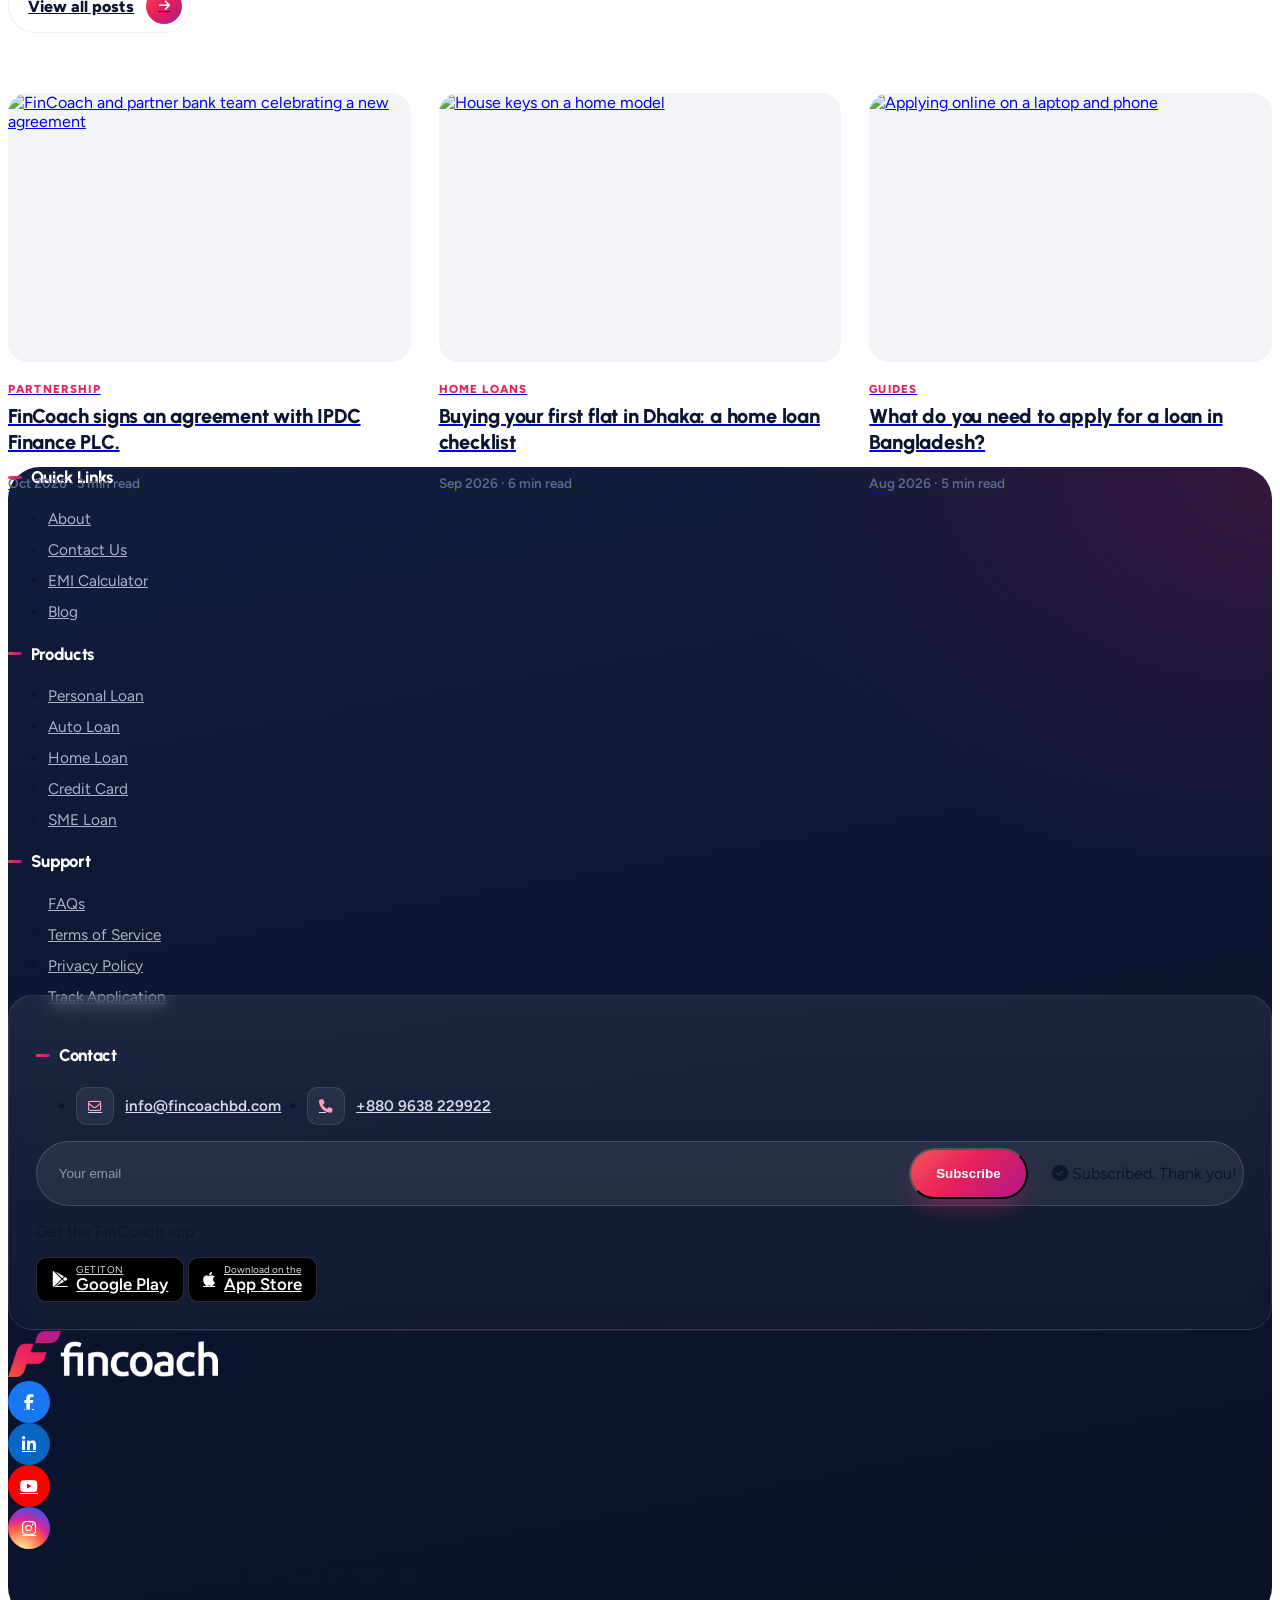
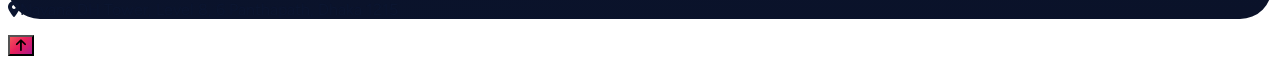
==== commit b80ddf5b: "Homepage: fly-in scroll animations and quieter decoration - AOS choreography per section (cards fly " ====
--- a/index.html
+++ b/index.html
@@ -242,8 +242,8 @@
 
     <!-- Bank logos strip (Wallex style: grayscale, real colour on hover) -->
     <div class="hs-logos">
-      <p class="text-center text-sm text-muted">Trusted by <b class="text-ink">25,000+</b> borrowers</p>
-      <div class="marquee mt-4 overflow-hidden" id="partners">
+      <p class="text-center text-sm text-muted" data-aos="fade-up" data-aos-delay="200">Trusted by <b class="text-ink">25,000+</b> borrowers</p>
+      <div class="marquee mt-4 overflow-hidden" id="partners" data-aos="fade-up" data-aos-delay="320">
         <div class="marquee-track logo-track" id="marqueeTrack">
           <img src="assets/img/partners/p1.png" alt="IPDC Finance" />
           <img src="assets/img/partners/p2.jpg" alt="City Bank" />
@@ -276,7 +276,7 @@
     </div>
 
     <div class="sc-track mt-10 md:mt-12" id="scTrack" tabindex="0" aria-label="Loan types">
-      <article class="lc2">
+      <article class="lc2" data-aos="fade-left" data-aos-delay="0">
         <div class="lc2-top">
           <span class="lc2-ic"><i class="fa-solid fa-user"></i></span>
           <h3>Personal Loan</h3>
@@ -286,7 +286,7 @@
         <img class="lc2-img" src="https://cdn.jsdelivr.net/gh/microsoft/fluentui-emoji@main/assets/Money%20bag/3D/money_bag_3d.png" alt="" />
         <a href="loan.html?type=personal" class="lc2-link" aria-label="Personal Loan"></a>
       </article>
-      <article class="lc2">
+      <article class="lc2" data-aos="fade-left" data-aos-delay="110">
         <div class="lc2-top">
           <span class="lc2-ic"><i class="fa-solid fa-layer-group"></i></span>
           <h3>Debt Consolidation</h3>
@@ -296,7 +296,7 @@
         <img class="lc2-img" src="https://cdn.jsdelivr.net/gh/microsoft/fluentui-emoji@main/assets/Money%20with%20wings/3D/money_with_wings_3d.png" alt="" />
         <a href="loan.html?type=consolidation" class="lc2-link" aria-label="Debt Consolidation"></a>
       </article>
-      <article class="lc2">
+      <article class="lc2" data-aos="fade-left" data-aos-delay="220">
         <div class="lc2-top">
           <span class="lc2-ic"><i class="fa-solid fa-umbrella"></i></span>
           <h3>Emergency Loan</h3>
@@ -306,7 +306,7 @@
         <img class="lc2-img" src="https://cdn.jsdelivr.net/gh/microsoft/fluentui-emoji@main/assets/Umbrella%20with%20rain%20drops/3D/umbrella_with_rain_drops_3d.png" alt="" />
         <a href="loan.html?type=emergency" class="lc2-link" aria-label="Emergency Loan"></a>
       </article>
-      <article class="lc2">
+      <article class="lc2" data-aos="fade-left" data-aos-delay="330">
         <div class="lc2-top">
           <span class="lc2-ic"><i class="fa-solid fa-car"></i></span>
           <h3>Car Loan</h3>
@@ -316,7 +316,7 @@
         <img class="lc2-img" src="https://cdn.jsdelivr.net/gh/microsoft/fluentui-emoji@main/assets/Automobile/3D/automobile_3d.png" alt="" />
         <a href="loan.html?type=auto" class="lc2-link" aria-label="Car Loan"></a>
       </article>
-      <article class="lc2">
+      <article class="lc2" data-aos="fade-left" data-aos-delay="0">
         <div class="lc2-top">
           <span class="lc2-ic"><i class="fa-solid fa-house"></i></span>
           <h3>Home Loan</h3>
@@ -326,7 +326,7 @@
         <img class="lc2-img" src="https://cdn.jsdelivr.net/gh/microsoft/fluentui-emoji@main/assets/House%20with%20garden/3D/house_with_garden_3d.png" alt="" />
         <a href="loan.html?type=home" class="lc2-link" aria-label="Home Loan"></a>
       </article>
-      <article class="lc2">
+      <article class="lc2" data-aos="fade-left" data-aos-delay="110">
         <div class="lc2-top">
           <span class="lc2-ic"><i class="fa-solid fa-credit-card"></i></span>
           <h3>Credit Card</h3>
@@ -336,7 +336,7 @@
         <img class="lc2-img" src="https://cdn.jsdelivr.net/gh/microsoft/fluentui-emoji@main/assets/Credit%20card/3D/credit_card_3d.png" alt="" />
         <a href="loan.html?type=card" class="lc2-link" aria-label="Credit Card"></a>
       </article>
-      <article class="lc2">
+      <article class="lc2" data-aos="fade-left" data-aos-delay="220">
         <div class="lc2-top">
           <span class="lc2-ic"><i class="fa-solid fa-store"></i></span>
           <h3>Business Loan</h3>
@@ -346,7 +346,7 @@
         <img class="lc2-img" src="https://cdn.jsdelivr.net/gh/microsoft/fluentui-emoji@main/assets/Convenience%20store/3D/convenience_store_3d.png" alt="" />
         <a href="loan.html?type=sme" class="lc2-link" aria-label="Business Loan"></a>
       </article>
-      <article class="lc2">
+      <article class="lc2" data-aos="fade-left" data-aos-delay="330">
         <div class="lc2-top">
           <span class="lc2-ic"><i class="fa-solid fa-graduation-cap"></i></span>
           <h3>Education Loan</h3>
@@ -356,7 +356,7 @@
         <img class="lc2-img" src="https://cdn.jsdelivr.net/gh/microsoft/fluentui-emoji@main/assets/Books/3D/books_3d.png" alt="" />
         <a href="loan.html?type=education" class="lc2-link" aria-label="Education Loan"></a>
       </article>
-      <article class="lc2">
+      <article class="lc2" data-aos="fade-left" data-aos-delay="0">
         <div class="lc2-top">
           <span class="lc2-ic"><i class="fa-solid fa-plane"></i></span>
           <h3>Travel Loan</h3>
@@ -366,7 +366,7 @@
         <img class="lc2-img" src="https://cdn.jsdelivr.net/gh/microsoft/fluentui-emoji@main/assets/Airplane/3D/airplane_3d.png" alt="" />
         <a href="loan.html?type=travel" class="lc2-link" aria-label="Travel Loan"></a>
       </article>
-      <article class="lc2">
+      <article class="lc2" data-aos="fade-left" data-aos-delay="110">
         <div class="lc2-top">
           <span class="lc2-ic"><i class="fa-solid fa-piggy-bank"></i></span>
           <h3>Deposit Schemes</h3>
@@ -538,7 +538,7 @@
      ========================================================= -->
 <section class="pt-6 md:pt-10">
   <div class="max-w-site mx-auto px-4 md:px-6">
-  <div class="ab5-pledge hw">
+  <div class="ab5-pledge hw" data-aos="zoom-in-up" data-aos-duration="1000">
     <span class="ab5-pledge-glow"></span><span class="hw-glow"></span>
     <div class="relative px-5 md:px-10 lg:px-12 py-12 md:py-16">
       <div class="grid lg:grid-cols-12 gap-6 lg:gap-10 items-end">
@@ -591,12 +591,12 @@
      ========================================================= -->
 <section class="pt-6 md:pt-8">
   <div class="max-w-site mx-auto px-4 md:px-6">
-    <div class="ap3">
-      <span class="ap3-grid"></span><span class="ap3-glow ap3-glow-1"></span><span class="ap3-glow ap3-glow-2"></span>
+    <div class="ap3" data-aos="zoom-in-up" data-aos-duration="1000">
+      <span class="ap3-glow ap3-glow-1"></span><span class="ap3-glow ap3-glow-2"></span>
       <div class="relative px-5 md:px-10 lg:px-12 grid lg:grid-cols-2 gap-8 lg:gap-6 items-center">
 
         <!-- Visual -->
-        <div class="reveal ap3-visual">
+        <div class="ap3-visual" data-aos="fade-right" data-aos-delay="200">
           <span class="ap2-orb" aria-hidden="true"><i></i><i></i><i></i></span>
 
           <div class="ap2-phone">
@@ -683,9 +683,9 @@
       </div>
     </div>
 
-    <div class="reveal emi2 mt-8 md:mt-10">
+    <div class="emi2 mt-8 md:mt-10">
       <!-- Inputs -->
-      <div class="emi2-in">
+      <div class="emi2-in" data-aos="fade-right">
         <div class="emi2-row">
           <div class="emi2-head">
             <label for="amt"><span class="emi2-ic"><i class="fa-solid fa-sack-dollar"></i></span>Loan amount</label>
@@ -714,7 +714,7 @@
       </div>
 
       <!-- Result -->
-      <div class="emi2-out">
+      <div class="emi2-out" data-aos="fade-left" data-aos-delay="150">
         <span class="emi2-glow"></span>
         <div class="relative">
           <p class="text-white/65 font-semibold">Your monthly EMI</p>
@@ -752,22 +752,22 @@
 <section class="pt-16 md:pt-24">
   <div class="max-w-site mx-auto px-4 md:px-6">
     <div class="st4">
-      <div class="reveal st4-item">
+      <div class="st4-item" data-aos="zoom-in-up" data-aos-delay="0">
         <span class="st4-ic"><i class="fa-solid fa-star"></i></span>
         <p class="st4-num"><span data-count="98">0</span><sup>%</sup></p>
         <p class="st4-lbl">Positive Reviews</p>
       </div>
-      <div class="reveal st4-item">
+      <div class="st4-item" data-aos="zoom-in-up" data-aos-delay="120">
         <span class="st4-ic"><i class="fa-solid fa-file-circle-check"></i></span>
         <p class="st4-num"><span data-count="25">0</span><sup>K+</sup></p>
         <p class="st4-lbl">Applications Processed</p>
       </div>
-      <div class="reveal st4-item">
+      <div class="st4-item" data-aos="zoom-in-up" data-aos-delay="240">
         <span class="st4-ic"><i class="fa-solid fa-building-columns"></i></span>
         <p class="st4-num"><span data-count="6">0</span><sup>+</sup></p>
         <p class="st4-lbl">Partner Banks &amp; FIs</p>
       </div>
-      <div class="reveal st4-item">
+      <div class="st4-item" data-aos="zoom-in-up" data-aos-delay="360">
         <span class="st4-ic"><i class="fa-solid fa-clock"></i></span>
         <p class="st4-num"><span data-count="24">0</span><sup>/7</sup></p>
         <p class="st4-lbl">Online Application</p>
@@ -781,8 +781,8 @@
      ========================================================= -->
 <section class="pt-16 md:pt-24">
   <div class="max-w-site mx-auto px-4 md:px-6">
-    <div class="reveal tw4">
-      <span class="tw4-bg-blob" aria-hidden="true"></span>
+    <div class="tw4" data-aos="zoom-in-up" data-aos-duration="1000">
+      
       <div class="relative px-5 md:px-10 lg:px-12 pt-10 md:pt-14">
         <span class="ab5-kicker"><span></span>Customer stories</span>
         <h2 class="ab5-h2 mt-4">Loved by borrowers <span class="text-grad">across Bangladesh</span></h2>
@@ -810,10 +810,8 @@
         </div>
 
         <!-- Photo on a soft pink blob -->
-        <div class="tw4-media">
+        <div class="tw4-media" data-aos="zoom-in" data-aos-delay="250">
           <span class="tw4-blob" aria-hidden="true"></span>
-          <span class="tw4-spark" aria-hidden="true"><i></i><i></i><i></i></span>
-          <span class="tw4-dot tw4-dot-a" aria-hidden="true"></span><span class="tw4-dot tw4-dot-b" aria-hidden="true"></span>
           <div class="tw4-photo" id="twPhotos">
             <img class="is-active" src="https://images.unsplash.com/photo-1719245309062-f6ef7879a831?w=800&h=900&q=75&auto=format&fit=crop" alt="Romana, a FinCoach customer, smiling at her desk" loading="lazy" />
             <img src="https://images.unsplash.com/photo-1774437676976-655ad890b6ff?w=800&h=900&q=75&auto=format&fit=crop" alt="Kamrul, a FinCoach SME customer, smiling" loading="lazy" />
@@ -840,19 +838,19 @@
     </div>
 
     <div class="bl6 mt-10 md:mt-12">
-      <a href="blog-post.html" class="reveal bl6-card">
+      <a href="blog-post.html" class="bl6-card" data-aos="fade-up" data-aos-delay="0">
         <div class="bl6-img"><img src="https://images.unsplash.com/photo-1600880292203-757bb62b4baf?w=900&q=75&auto=format&fit=crop" alt="FinCoach and partner bank team celebrating a new agreement" loading="lazy" /></div>
         <span class="bl6-cat">Partnership</span>
         <h3>FinCoach signs an agreement with IPDC Finance PLC.</h3>
         <p class="bl6-meta">Oct 2026 · 3 min read</p>
       </a>
-      <a href="blog-post.html" class="reveal bl6-card">
+      <a href="blog-post.html" class="bl6-card" data-aos="fade-up" data-aos-delay="140">
         <div class="bl6-img"><img src="https://images.unsplash.com/photo-1560518883-ce09059eeffa?w=900&q=75&auto=format&fit=crop" alt="House keys on a home model" loading="lazy" /></div>
         <span class="bl6-cat">Home loans</span>
         <h3>Buying your first flat in Dhaka: a home loan checklist</h3>
         <p class="bl6-meta">Sep 2026 · 6 min read</p>
       </a>
-      <a href="blog-post.html" class="reveal bl6-card">
+      <a href="blog-post.html" class="bl6-card" data-aos="fade-up" data-aos-delay="280">
         <div class="bl6-img"><img src="https://images.unsplash.com/photo-1563986768609-322da13575f3?w=900&q=75&auto=format&fit=crop" alt="Applying online on a laptop and phone" loading="lazy" /></div>
         <span class="bl6-cat">Guides</span>
         <h3>What do you need to apply for a loan in Bangladesh?</h3>
--- a/assets/css/style.css
+++ b/assets/css/style.css
@@ -3474,3 +3474,18 @@
 @media (min-width: 768px) { .ap3 { padding: 3.25rem 0; } }
 @media (min-width: 768px) { .tw4-text { padding: 2rem 3rem 3rem 0; } }
 @media (min-width: 1024px) { .tw4-media { padding: 1rem 0 3rem; min-height: 460px; } }
+
+/* ==========================================================
+   Premium polish — quieter decoration, softer stats
+   ========================================================== */
+.st4-ic { color: var(--brand); background: var(--tint); box-shadow: inset 0 0 0 1px #fbdde6; }
+.st4-item:hover .st4-ic { color: #fff; background: var(--grad); transform: translateY(-3px); }
+.st4::after { opacity: .5; }
+.ap3-glow-1 { opacity: .6; } .ap3-glow-2 { opacity: .6; }
+/* AOS: travel a bit further so elements visibly fly in and settle */
+[data-aos="fade-up"] { transform: translate3d(0, 60px, 0); }
+[data-aos="fade-left"] { transform: translate3d(80px, 0, 0); }
+[data-aos="fade-right"] { transform: translate3d(-80px, 0, 0); }
+[data-aos="zoom-in-up"] { transform: translate3d(0, 70px, 0) scale(.94); }
+[data-aos][data-aos].aos-animate { transform: translateZ(0); }
+[data-aos="zoom-in-up"].aos-animate, [data-aos="zoom-in"].aos-animate { transform: translateZ(0) scale(1); }
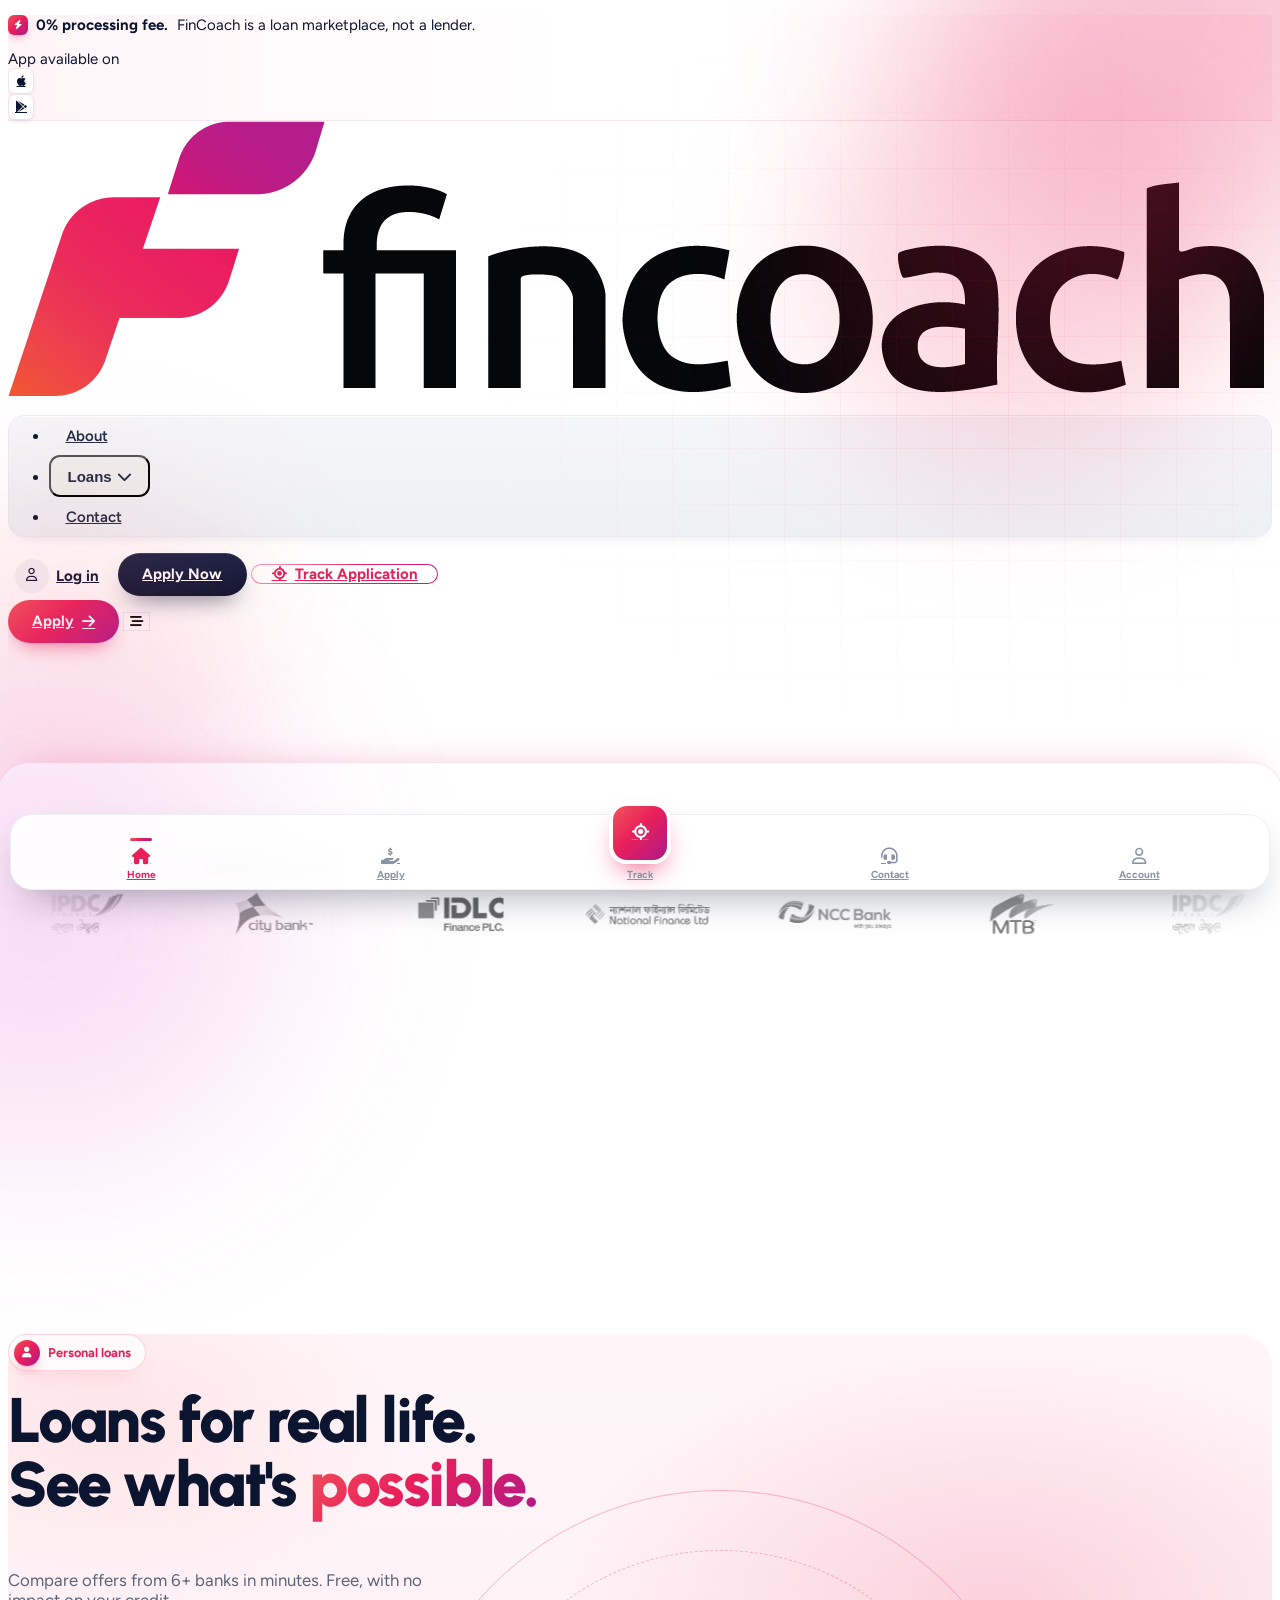
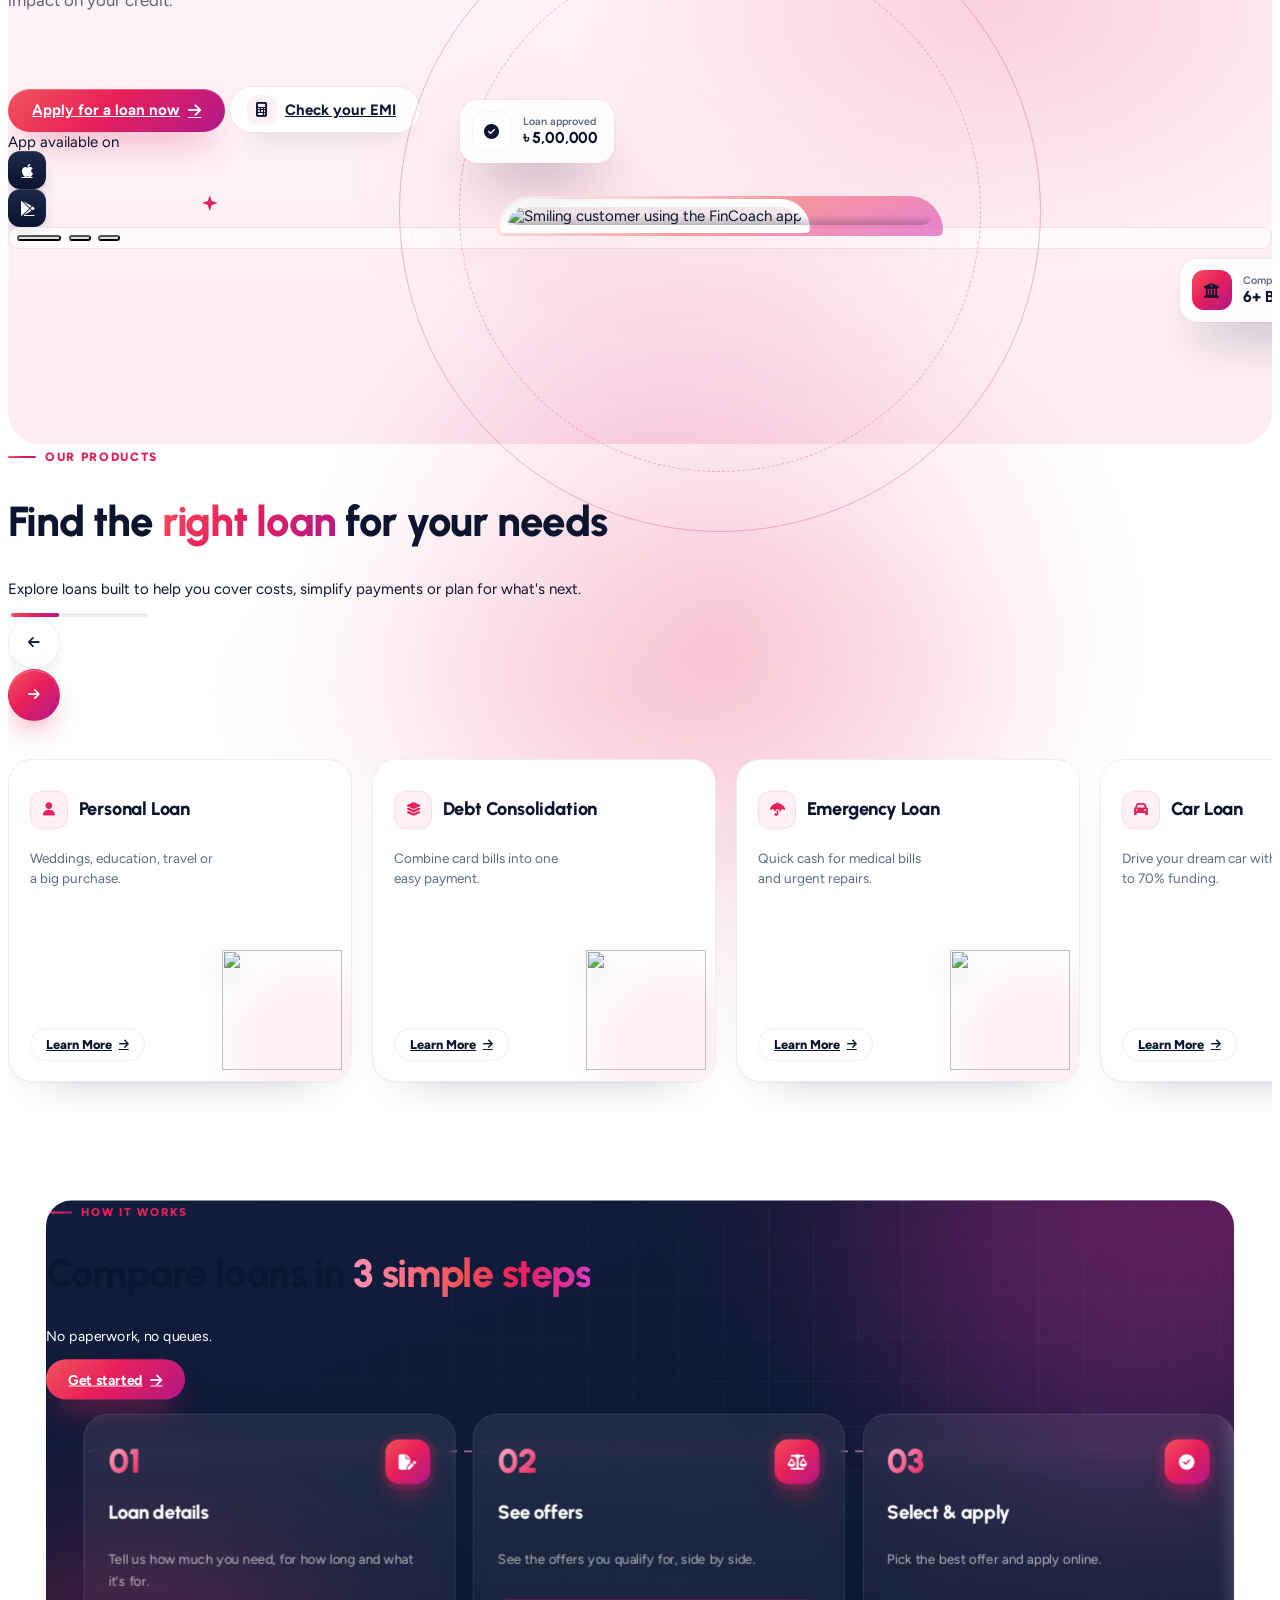
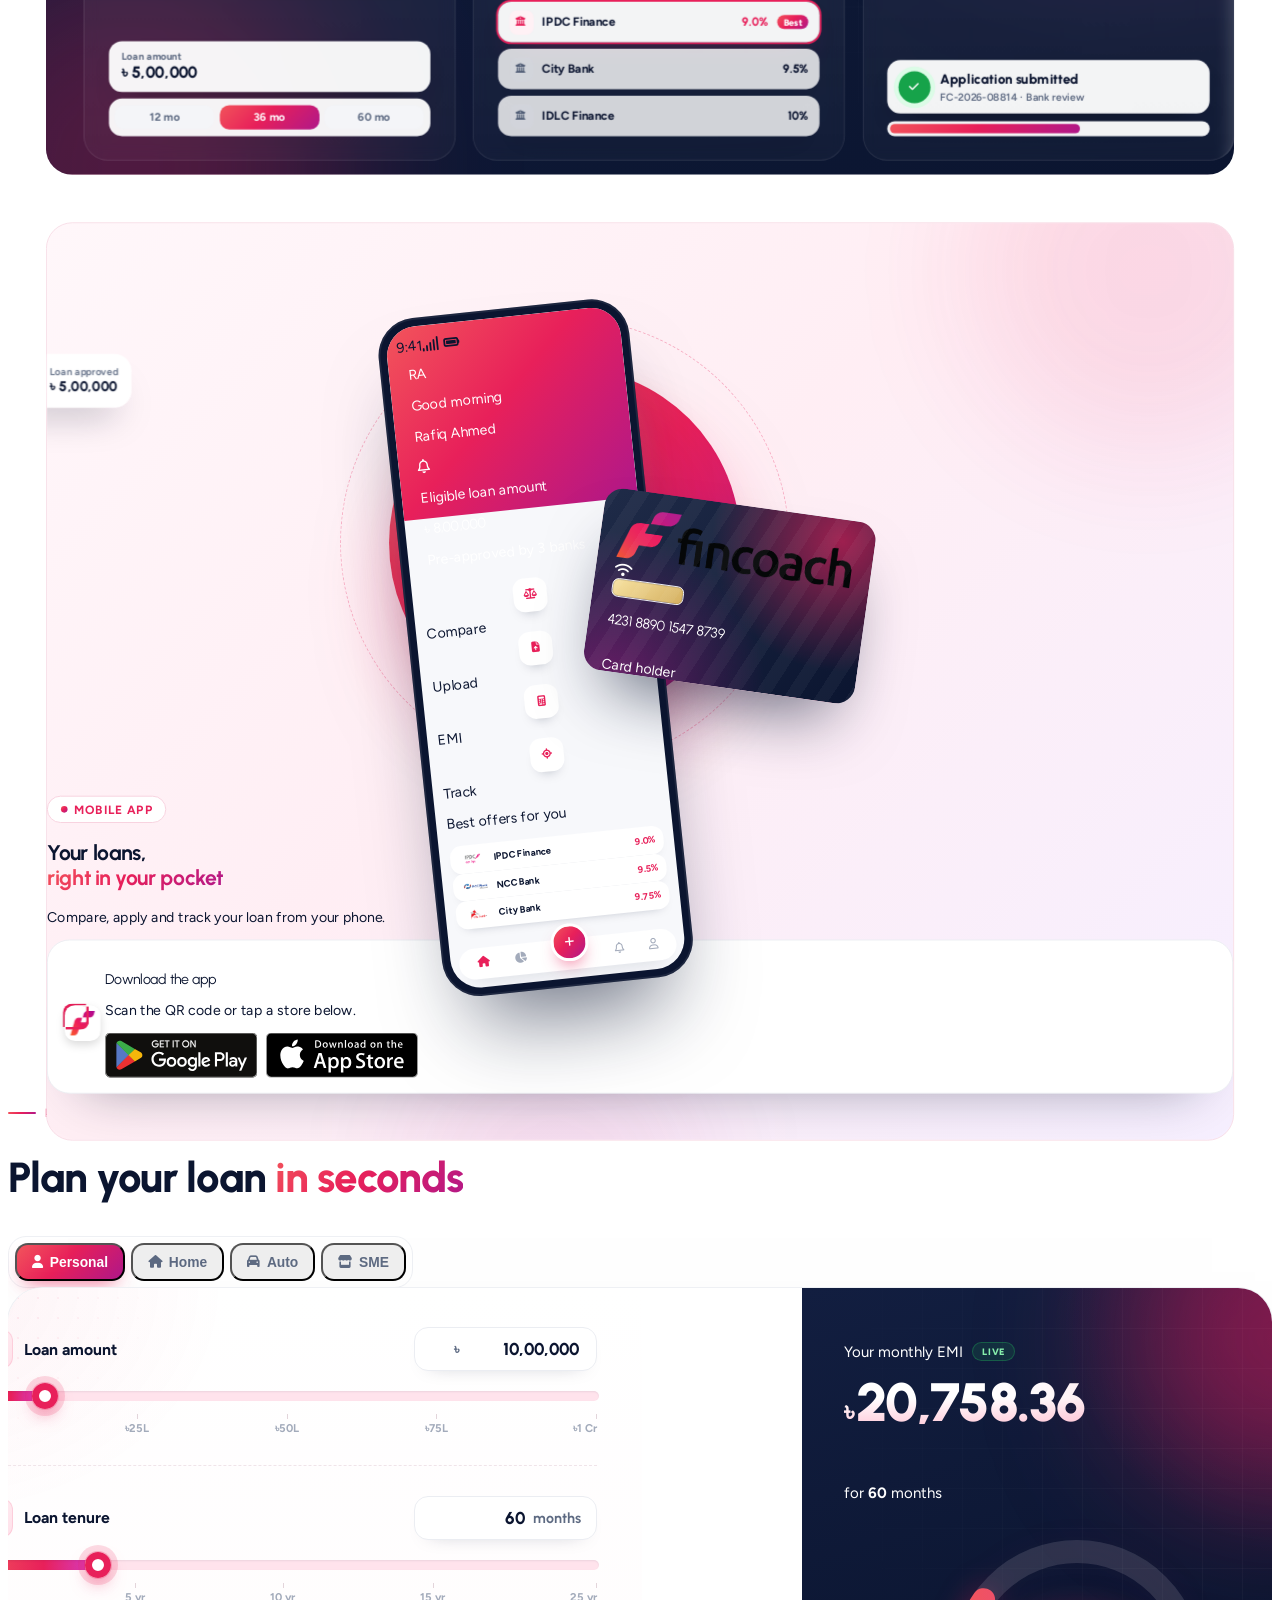
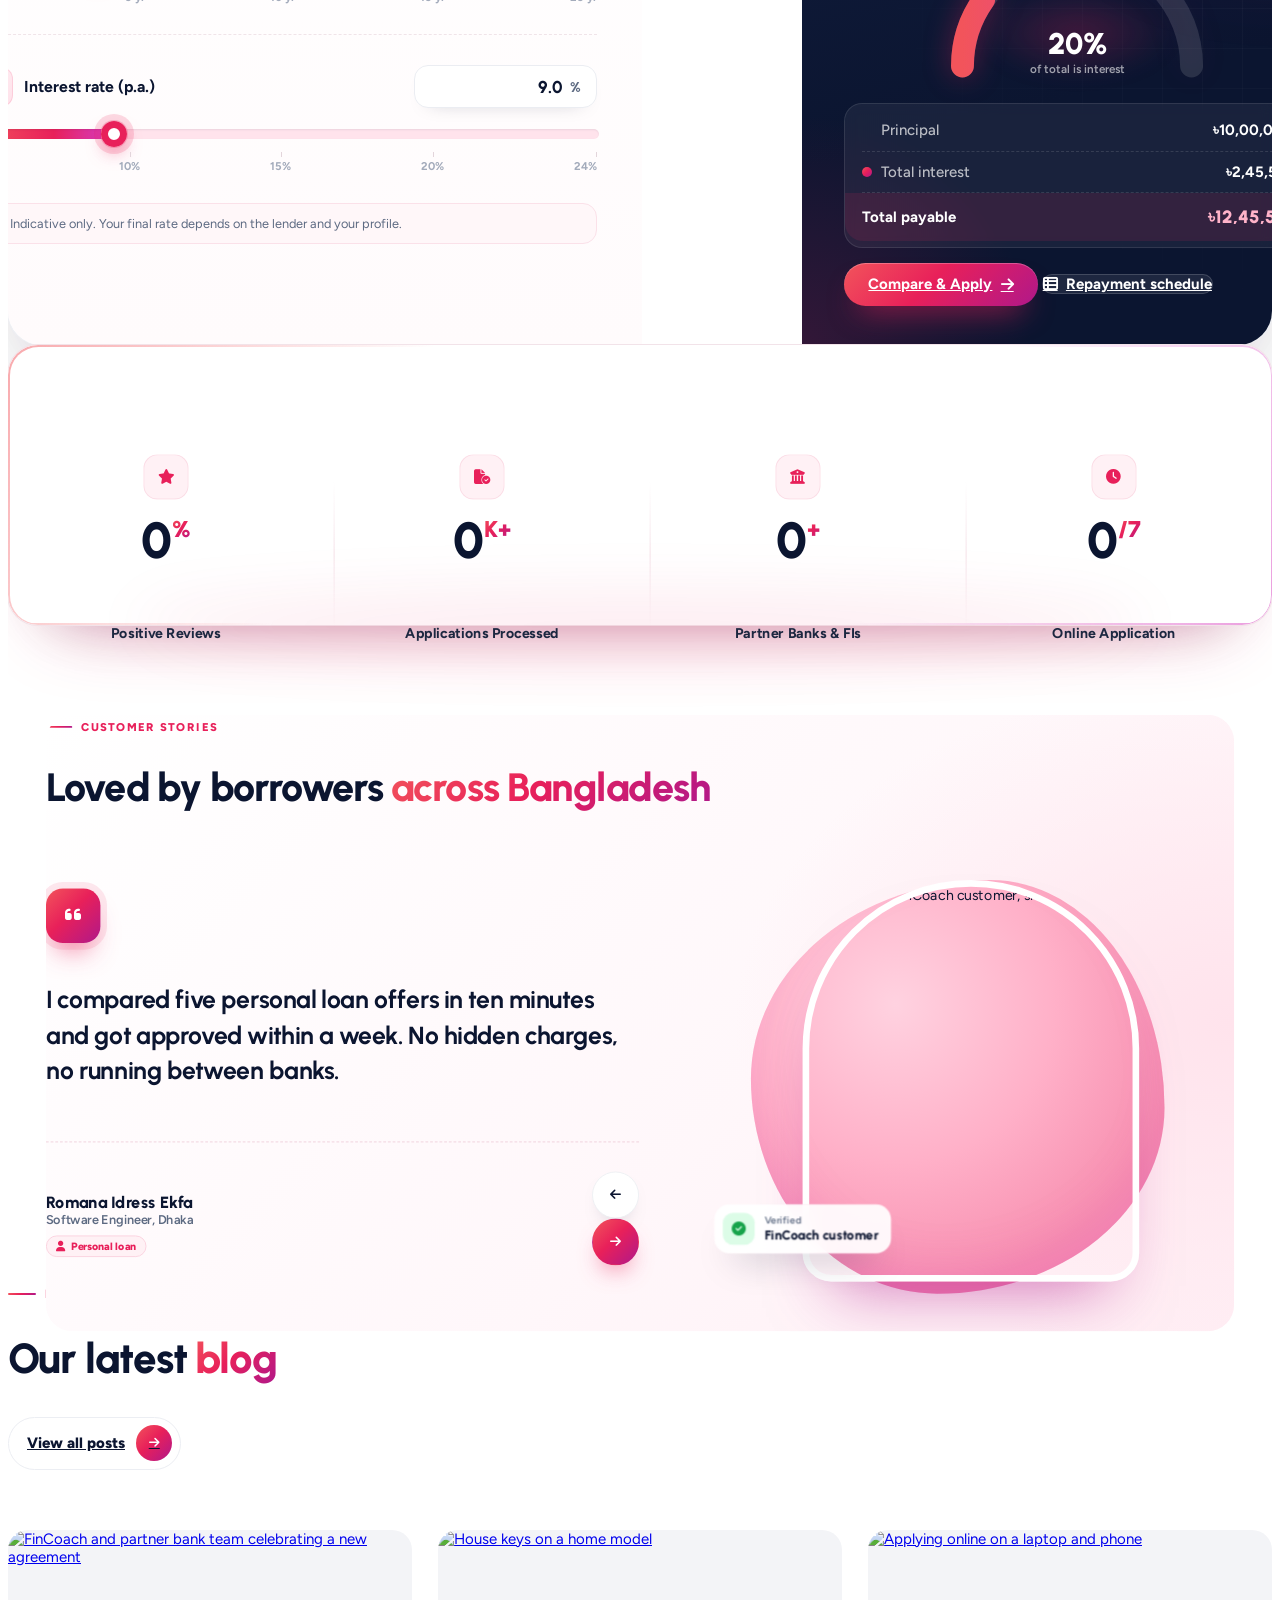
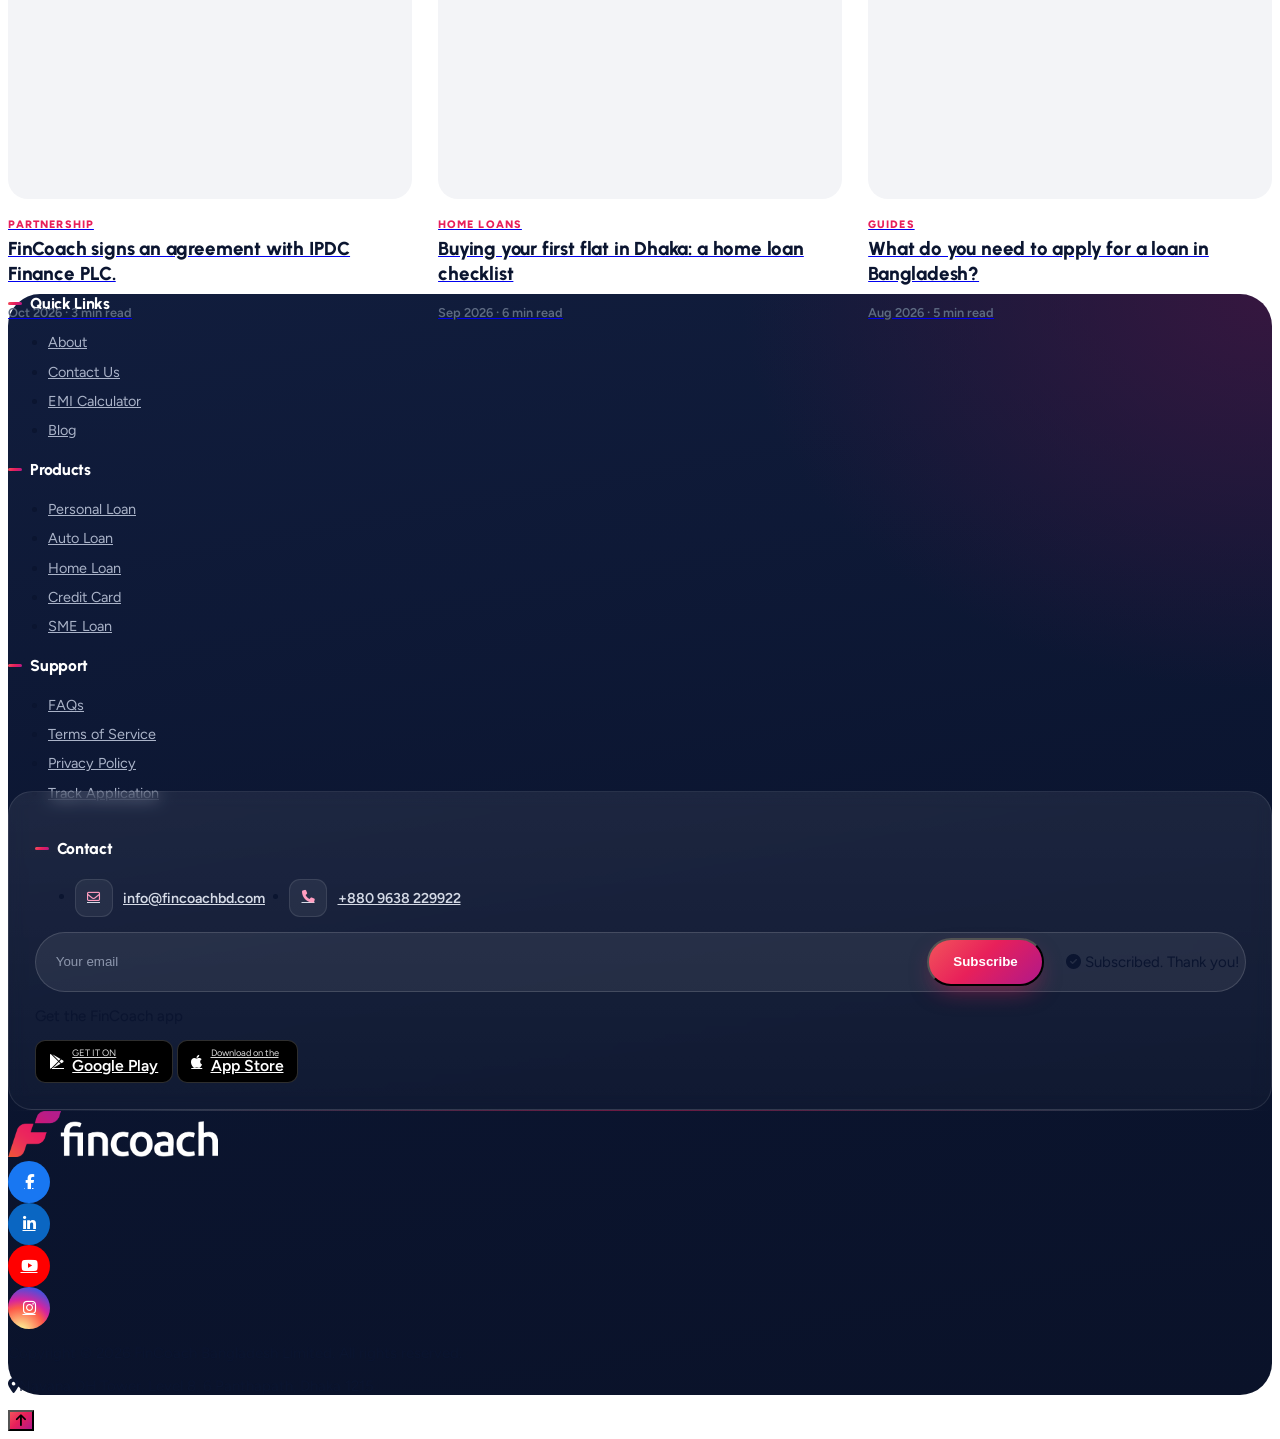
==== commit f0447001: "Header: compact Loans mega menu with real store badges; nav order About, Loans, Contact Co-Authored-" ====
--- a/index.html
+++ b/index.html
@@ -63,13 +63,13 @@
         </a>
 
         <ul class="nav-pill hidden lg:flex items-center p-1.5">
+          <li><a href="about.html" class="nav-link">About</a></li>
           <li class="has-mega" id="loansMenu">
             <button class="nav-link" aria-expanded="false" aria-controls="megaLoans" id="loansBtn">
               Loans <i class="fa-solid fa-chevron-down chev text-xs"></i>
               <span class="mega-active-bar"></span>
             </button>
           </li>
-          <li><a href="about.html" class="nav-link">About</a></li>
           <li><a href="contact.html" class="nav-link">Contact</a></li>
         </ul>
       </div>
@@ -92,8 +92,8 @@
 
     <!-- MEGA MENU — Loans | Tools + app panel (Oportun style) -->
     <div id="megaLoans" class="mega hidden lg:block" role="region" aria-label="Loans menu">
-      <div class="max-w-site mx-auto px-6 py-9 grid grid-cols-12">
-        <div class="col-span-7 grid grid-cols-2 gap-10 pr-10 border-r border-line">
+      <div class="max-w-site mx-auto px-6 py-8 flex items-stretch gap-10 xl:gap-12">
+        <div class="flex gap-12 xl:gap-16 pr-10 xl:pr-12 border-r border-line shrink-0">
           <div>
             <h4>Loans</h4>
             <a class="mm-link" href="loan.html?type=personal"><span class="mm-ic"><i class="fa-solid fa-user"></i></span>Personal Loan</a>
@@ -109,14 +109,14 @@
             <a class="mm-link" href="blog.html"><span class="mm-ic"><i class="fa-regular fa-newspaper"></i></span>Blog</a>
           </div>
         </div>
-        <div class="col-span-5 pl-10">
-          <div class="rounded-[26px] bg-brand-tint p-7 relative overflow-hidden h-full">
+        <div class="flex-1 min-w-0">
+          <div class="rounded-[24px] bg-brand-tint p-6 relative overflow-hidden h-full mega-app">
             <div class="absolute -right-10 -top-10 w-44 h-44 rounded-full bg-grad opacity-10"></div>
             <img src="assets/img/fincoach-logo.png" alt="FinCoach" class="h-8 relative" />
-            <p class="mt-5 text-lg font-semibold leading-relaxed text-ink max-w-sm relative">Apply for your loan and track every step from your phone.</p>
-            <div class="flex flex-wrap gap-2 mt-6 relative">
-              <a href="#" class="store-badge"><i class="fa-brands fa-google-play text-xl"></i><div><small>GET IT ON</small><span>Google Play</span></div></a>
-              <a href="#" class="store-badge"><i class="fa-brands fa-apple text-2xl"></i><div><small>Download on the</small><span>App Store</span></div></a>
+            <p class="mt-3 font-semibold leading-relaxed text-ink max-w-xs relative">Apply for your loan and track every step from your phone.</p>
+            <div class="mega-badges relative">
+              <a href="#" aria-label="Get it on Google Play"><img src="assets/img/badge-google-play.svg" alt="Get it on Google Play" /></a>
+              <a href="#" aria-label="Download on the App Store"><img src="assets/img/badge-app-store.svg" alt="Download on the App Store" /></a>
             </div>
           </div>
         </div>
--- a/assets/css/style.css
+++ b/assets/css/style.css
@@ -16,7 +16,7 @@
   --grad: linear-gradient(135deg, #f2545b 0%, #e8205a 45%, #b0188a 100%);
 }
 
-html { scroll-behavior: smooth; }
+html { scroll-behavior: smooth; font-size: 15px; }
 body {
   font-family: 'Figtree', system-ui, sans-serif;
   color: var(--ink);
@@ -3489,3 +3489,265 @@
 [data-aos="zoom-in-up"] { transform: translate3d(0, 70px, 0) scale(.94); }
 [data-aos][data-aos].aos-animate { transform: translateZ(0); }
 [data-aos="zoom-in-up"].aos-animate, [data-aos="zoom-in"].aos-animate { transform: translateZ(0) scale(1); }
+
+/* ==========================================================
+   Contact v6 — premium split hero + office/map
+   ========================================================== */
+.ct6-meta { display: flex; flex-wrap: wrap; gap: .6rem 1.6rem; font-size: .92rem; font-weight: 600; color: var(--ink-2); }
+.ct6-meta i { color: var(--brand); margin-right: .4rem; }
+.ct6-photo { position: relative; aspect-ratio: 4 / 4.4; border-radius: 28px; overflow: hidden; background: #f3f4f7;
+  box-shadow: 0 40px 80px -46px rgba(11,21,48,.55); }
+.ct6-photo::after { content: ""; position: absolute; inset: 0; border-radius: inherit; box-shadow: inset 0 0 0 1px rgba(255,255,255,.35); pointer-events: none; }
+.ct6-photo img { width: 100%; height: 100%; object-fit: cover; object-position: 62% 30%; }
+@media (max-width: 1023px) { .ct6-photo { aspect-ratio: 16 / 10; } }
+.ct6-hero .btn-white i.text-brand { margin-right: .1rem; }
+
+@media (min-width: 1024px) { .ct6-photo { aspect-ratio: 1 / 1; max-height: 460px; margin-left: auto; } }
+
+/* Contact — office: full map with floating card */
+.ct7 { position: relative; border-radius: 28px; overflow: hidden; background: #eef0f4; border: 1px solid var(--line);
+  box-shadow: 0 40px 80px -56px rgba(11,21,48,.55); }
+.ct7-map { height: 300px; }
+.ct7-map iframe { width: 100%; height: 100%; border: 0; display: block; filter: saturate(.8) contrast(1.02); }
+.ct7-card { position: relative; background: #fff; padding: 1.6rem 1.4rem 1.5rem; }
+.ct7-title { margin-top: .7rem; font-family: "Urbanist", sans-serif; font-weight: 800; font-size: 1.9rem; letter-spacing: -.02em; color: var(--ink); }
+.ct7-addr { margin-top: .6rem; color: var(--ink-2); font-weight: 600; line-height: 1.55; }
+.ct7-rows { margin-top: 1.2rem; padding-top: 1.2rem; border-top: 1px solid var(--line); display: grid; gap: .8rem; font-size: .95rem; color: var(--muted); }
+.ct7-rows > div { display: flex; align-items: center; gap: .75rem; }
+.ct7-rows i { width: 34px; height: 34px; flex: none; border-radius: 99px; display: grid; place-items: center; font-size: .8rem; color: var(--brand); background: var(--tint); }
+.ct7-rows a { color: var(--ink-2); font-weight: 600; }
+.ct7-rows a:hover { color: var(--brand); }
+@media (min-width: 1024px) {
+  .ct7-map { height: 480px; }
+  .ct7-card { position: absolute; left: 2rem; top: 50%; transform: translateY(-50%); width: 360px; border-radius: 22px; padding: 1.9rem;
+    box-shadow: 0 30px 60px -30px rgba(11,21,48,.45), 0 0 0 1px rgba(11,21,48,.04); }
+}
+.ct7-map { position: relative; overflow: hidden; }
+.ct7-map iframe { position: absolute; left: 0; top: -120px; width: 100%; height: calc(100% + 120px); }
+@media (min-width: 1024px) {
+  .ct7-card { left: auto; right: 2rem; }
+  .ct7-map iframe { width: calc(100% + 360px); left: -360px; }
+}
+@media (min-width: 640px) and (max-width: 1023px) { .ct7-map { height: 380px; } }
+.ct7-map iframe { max-width: none; }
+
+
+/* ==========================================================
+   About v8 — editorial layout (distinct from the homepage)
+   ========================================================== */
+
+/* stats bar overlapping the photo's bottom edge */
+.ab8-stats { position: relative; z-index: 2; margin: -4rem auto 0; max-width: 1040px; display: grid; grid-template-columns: repeat(2, minmax(0, 1fr));
+  border-radius: 24px; background: #fff; box-shadow: 0 0 0 1px #f1e4ea, 0 30px 60px -36px rgba(11,21,48,.35); }
+@media (min-width: 768px) { .ab8-stats { grid-template-columns: repeat(4, minmax(0, 1fr)); margin-top: -4.5rem; } }
+.ab8-stats > div { padding: 1.4rem 1rem; text-align: center; }
+@media (min-width: 768px) { .ab8-stats > div { padding: 1.8rem 1rem; } .ab8-stats > div + div { border-left: 1px solid var(--line); } }
+@media (max-width: 767px) { .ab8-stats > div:nth-child(-n+2) { border-bottom: 1px solid var(--line); } .ab8-stats > div:nth-child(odd) { border-right: 1px solid var(--line); } }
+.ab8-stats b { display: block; font-family: "Urbanist", sans-serif; font-weight: 900; font-size: clamp(1.9rem, 3.4vw, 2.6rem); line-height: 1; letter-spacing: -.03em; color: var(--ink); }
+.ab8-stats span:not([data-count]) { display: block; margin-top: .5rem; font-size: .9rem; font-weight: 600; color: var(--muted); }
+
+/* story */
+.ab8-statement { font-family: "Urbanist", sans-serif; font-weight: 800; font-size: clamp(1.9rem, 3.3vw, 2.9rem); line-height: 1.12; letter-spacing: -.03em; color: var(--ink); }
+.ab8-vm { padding-top: 1.2rem; border-top: 2px solid var(--ink); }
+.ab8-vm-k { font-size: .75rem; font-weight: 800; letter-spacing: .14em; text-transform: uppercase; color: var(--brand); }
+.ab8-vm-k i { margin-right: .35rem; }
+.ab8-vm-t { margin-top: .6rem; font-family: "Urbanist", sans-serif; font-weight: 700; font-size: 1.2rem; line-height: 1.35; color: var(--ink); }
+
+/* values */
+.ab8-val { position: relative; overflow: hidden; padding: 2rem 1.8rem 1.9rem; border-radius: 24px; background: linear-gradient(180deg, #fff 0%, #fff8fb 100%);
+  border: 1px solid #f3e3ea; transition: transform .3s, box-shadow .3s, border-color .3s; }
+.ab8-val:hover { transform: translateY(-4px); border-color: #f6c9d8; box-shadow: 0 30px 50px -34px rgba(232,32,90,.4); }
+.ab8-val-n { position: absolute; right: 1.4rem; top: .9rem; font-family: "Urbanist", sans-serif; font-weight: 900; font-size: 4rem; line-height: 1; letter-spacing: -.04em;
+  color: transparent; -webkit-text-stroke: 1.5px #f4c6d6; }
+.ab8-val-ic { width: 50px; height: 50px; border-radius: 15px; display: grid; place-items: center; font-size: 1.1rem; color: #fff; background: var(--grad); box-shadow: 0 14px 26px -12px rgba(232,32,90,.7); }
+.ab8-val h3 { margin-top: 1.4rem; font-family: "Urbanist", sans-serif; font-weight: 800; font-size: 1.3rem; color: var(--ink); }
+.ab8-val p { margin-top: .5rem; color: var(--muted); line-height: 1.65; }
+
+/* partners */
+.ab8-partners { display: grid; gap: 2rem; align-items: center; }
+@media (min-width: 1024px) { .ab8-partners { grid-template-columns: minmax(0, 4fr) minmax(0, 7fr); gap: 4rem; } }
+@media (min-width: 640px) { .ab8-logos { grid-template-columns: repeat(3, 1fr); } }
+
+/* CTA */
+.ab8-cta { position: relative; overflow: hidden; isolation: isolate; display: flex; flex-direction: column; gap: 1.6rem; padding: 2.4rem 1.6rem; border-radius: 28px; color: #fff; background: var(--grad); }
+@media (min-width: 1024px) { .ab8-cta { flex-direction: row; align-items: center; justify-content: space-between; padding: 3.2rem 3.4rem; } }
+.ab8-cta h2 { font-family: "Urbanist", sans-serif; font-weight: 800; font-size: clamp(1.8rem, 3.2vw, 2.6rem); line-height: 1.1; letter-spacing: -.02em; }
+.ab8-cta p { margin-top: .5rem; color: rgba(255,255,255,.85); font-size: 1.05rem; }
+.ab8-cta-ring { position: absolute; z-index: -1; width: 360px; height: 360px; right: -90px; top: -150px; border-radius: 50%; border: 40px solid rgba(255,255,255,.1); }
+.ab8-cta-ring-2 { right: auto; top: auto; left: -120px; bottom: -200px; background: rgba(255,255,255,.07); border: 0; }
+.ab8-cta-ghost { color: #fff; border: 1.5px solid rgba(255,255,255,.5); }
+.ab8-cta-ghost:hover { background: rgba(255,255,255,.12); border-color: #fff; }
+.ab8-stats { margin-top: -5rem; }
+
+/* ==========================================================
+   About hero v9 — dark premium panel + photo mosaic
+   ========================================================== */
+.ab9-hero { position: relative; overflow: hidden; isolation: isolate; border-radius: 32px; padding-bottom: 8.5rem; color: #fff;
+  background: radial-gradient(60% 80% at 100% 0%, rgba(90,26,80,.85), transparent 60%), linear-gradient(160deg, #111d3d 0%, #0b1530 60%, #0a1229 100%); }
+@media (min-width: 768px) { .ab9-hero { padding-bottom: 9.5rem; } }
+.ab9-glow { position: absolute; z-index: -1; border-radius: 50%; filter: blur(90px); pointer-events: none; }
+.ab9-glow-1 { width: 520px; height: 520px; right: -140px; top: -200px; background: rgba(232,32,90,.35); }
+.ab9-glow-2 { width: 420px; height: 420px; left: -180px; bottom: -220px; background: rgba(176,24,138,.22); }
+.ab9-grid { position: absolute; inset: 0; z-index: -1; pointer-events: none;
+  background-image: linear-gradient(rgba(255,255,255,.035) 1px, transparent 1px), linear-gradient(90deg, rgba(255,255,255,.035) 1px, transparent 1px); background-size: 56px 56px;
+  -webkit-mask-image: radial-gradient(ellipse 60% 70% at 30% 30%, #000, transparent 75%); mask-image: radial-gradient(ellipse 60% 70% at 30% 30%, #000, transparent 75%); }
+.ab9-crumb, .ab9-crumb a { color: rgba(255,255,255,.6); }
+.ab9-crumb a:hover { color: #fff; }
+.ab9-crumb span { color: #ff9ec0; }
+.ab9-pill { display: inline-flex; align-items: center; gap: .55rem; padding: .45rem 1rem .45rem .75rem; border-radius: 99px; font-size: .85rem; font-weight: 700;
+  color: #fff; background: rgba(255,255,255,.07); border: 1px solid rgba(255,255,255,.14); }
+.ab9-pill-dot { width: 8px; height: 8px; border-radius: 50%; background: #ff5c8a; box-shadow: 0 0 0 4px rgba(255,92,138,.25); }
+.ab9-h1 { font-family: "Urbanist", sans-serif; font-weight: 900; font-size: clamp(2.6rem, 5.4vw, 4.6rem); line-height: 1.02; letter-spacing: -.04em; color: #fff; }
+.ab9-grad { background: linear-gradient(90deg, #ff8fb3 0%, #ff4f86 45%, #e13fbf 100%); -webkit-background-clip: text; background-clip: text; color: transparent; }
+.ab9-lead { max-width: 32rem; font-size: 1.1rem; line-height: 1.7; color: rgba(255,255,255,.7); }
+.ab9-ghost { color: #fff; border: 1.5px solid rgba(255,255,255,.25); background: rgba(255,255,255,.04); }
+.ab9-ghost:hover { border-color: #fff; background: rgba(255,255,255,.1); }
+
+/* photo mosaic */
+.ab9-mosaic { display: grid; grid-template-columns: 1.25fr 1fr; grid-template-rows: 1fr 1fr; gap: .9rem; height: 380px; }
+@media (min-width: 768px) { .ab9-mosaic { height: 460px; gap: 1rem; } }
+.ab9-m { position: relative; overflow: hidden; border-radius: 22px; background: #1c2740; box-shadow: 0 30px 60px -30px rgba(0,0,0,.6); }
+.ab9-m::after { content: ""; position: absolute; inset: 0; border-radius: inherit; box-shadow: inset 0 0 0 1px rgba(255,255,255,.12); pointer-events: none; }
+.ab9-m img { width: 100%; height: 100%; object-fit: cover; transition: transform .8s cubic-bezier(.2,.8,.2,1); }
+.ab9-m:hover img { transform: scale(1.05); }
+.ab9-m-1 { grid-row: 1 / 3; border-radius: 26px; }
+.ab9-m-3 img { object-position: 65% 30%; }
+
+/* stats bar sits over the bottom edge of the dark panel */
+.ab9-stats { margin-top: -5rem; }
+@media (min-width: 768px) { .ab9-stats { margin-top: -5.5rem; } }
+
+/* ==========================================================
+   Loan page v3 — dark premium hero, boxed panels, richer cards
+   ========================================================== */
+.lp3-hero { padding-bottom: 3.5rem; }
+@media (min-width: 768px) { .lp3-hero { padding-bottom: 5rem; } }
+.lp3-pill { padding-left: .4rem; }
+.lp3-pill-ic { width: 26px; height: 26px; border-radius: 99px; display: grid; place-items: center; font-size: .7rem; color: #fff; background: var(--grad); }
+.lp3-h1 { font-size: clamp(2.4rem, 4.8vw, 4.1rem); }
+.lp3-stats { display: grid; grid-template-columns: repeat(3, minmax(0, 1fr)); max-width: 560px; border-radius: 20px; overflow: hidden;
+  background: rgba(255,255,255,.06); border: 1px solid rgba(255,255,255,.12); }
+.lp3-stats > div { padding: 1rem 1.1rem; }
+.lp3-stats > div + div { border-left: 1px solid rgba(255,255,255,.1); }
+.lp3-stats small { display: block; font-size: .7rem; font-weight: 700; letter-spacing: .1em; text-transform: uppercase; color: rgba(255,255,255,.55); }
+.lp3-stats b { display: block; margin-top: .3rem; font-family: "Urbanist", sans-serif; font-weight: 900; font-size: clamp(1.05rem, 2vw, 1.45rem); color: #fff; white-space: nowrap; }
+@media (max-width: 479px) { .lp3-stats > div { padding: .85rem .7rem; } .lp3-stats b { white-space: normal; font-size: 1rem; line-height: 1.2; } .lp3-stats small { font-size: .6rem; } }
+
+.lp3-visual { position: relative; padding-bottom: 4rem; }
+@media (min-width: 1024px) { .lp3-visual { padding: 0 0 0 2.5rem; } }
+.lp3-photo { position: relative; aspect-ratio: 4 / 4.4; border-radius: 28px; overflow: hidden; background: #1c2740; box-shadow: 0 40px 80px -40px rgba(0,0,0,.7); }
+.lp3-photo::after { content: ""; position: absolute; inset: 0; border-radius: inherit; box-shadow: inset 0 0 0 1px rgba(255,255,255,.14); pointer-events: none; }
+.lp3-photo img { width: 100%; height: 100%; object-fit: cover; display: block; }
+@media (max-width: 1023px) { .lp3-photo { aspect-ratio: 16 / 11; } }
+.lp3-calc { left: auto; right: 1rem; bottom: 0; width: 280px; box-shadow: 0 40px 70px -30px rgba(0,0,0,.6); }
+@media (min-width: 1024px) { .lp3-calc { right: auto; left: 0; bottom: 2rem; } }
+@media (max-width: 639px) { .lp3-calc { left: 0; right: 0; margin: 0 auto; width: calc(100% - 24px); bottom: 0; } }
+
+/* eligibility panel boxed */
+.lp3-box.el2 { border-radius: 28px; }
+
+/* explore other loans */
+.lp2-other { padding: 1.4rem 1.3rem 1.3rem; border-radius: 22px; background: linear-gradient(180deg, #fff 0%, #fff8fb 100%); border-color: #f3e3ea; }
+.lp2-other-ic { width: 50px; height: 50px; border-radius: 15px; color: #fff; background: var(--grad); box-shadow: 0 12px 24px -12px rgba(232,32,90,.7); }
+.lp2-other b { margin-top: 1.1rem; font-size: 1.08rem; }
+.lp2-other small { margin-top: .3rem; display: inline-block; padding: .2rem .6rem; border-radius: 99px; font-size: .75rem; font-weight: 700; color: var(--brand); background: var(--tint); }
+.lp2-other-go { top: auto; bottom: 1.3rem; right: 1.2rem; width: 32px; height: 32px; border-radius: 99px; display: grid; place-items: center; color: var(--ink); background: #fff; border: 1px solid var(--line); }
+.lp2-other:hover .lp2-other-go { color: #fff; background: var(--ink); border-color: var(--ink); }
+.lp3-calc { color: var(--ink); }
+@media (max-width: 1023px) {
+  .lp3-visual { padding-bottom: 0; max-width: 560px; margin: 0 auto; }
+  .lp3-calc { position: relative; left: auto; right: auto; bottom: auto; width: calc(100% - 28px); margin: -3rem auto 0; }
+}
+
+/* About — story inside a curved card (Wallex style) */
+.ab9-story { position: relative; overflow: hidden; isolation: isolate; padding: 4rem 0; border-radius: 40px; background: #f7f5f8; }
+@media (min-width: 768px) { .ab9-story { padding: 6.5rem 0; border-radius: 80px; } }
+.ab9-story-glow { position: absolute; z-index: -1; width: 520px; height: 520px; right: -160px; top: -220px; border-radius: 50%; background: radial-gradient(closest-side, rgba(232,32,90,.12), transparent); }
+.ab9-story-img { aspect-ratio: 4 / 4.4; border-radius: 32px; overflow: hidden; background: #ece9ee; box-shadow: 0 40px 80px -50px rgba(11,21,48,.5); }
+.ab9-story-img img { width: 100%; height: 100%; object-fit: cover; }
+@media (max-width: 1023px) { .ab9-story-img { aspect-ratio: 16 / 10; } }
+.ab9-story .ab8-statement { font-size: clamp(1.7rem, 2.6vw, 2.2rem); }
+
+/* ==========================================================
+   About v10 — Wallex-style hero + clients strip + story stats
+   ========================================================== */
+.ab10-hero { position: relative; overflow: hidden; isolation: isolate; border-radius: 32px 32px 80px 80px; background: #fdf3f7; }
+@media (max-width: 767px) { .ab10-hero { border-radius: 28px 28px 44px 44px; } }
+.ab10-dots { position: absolute; inset: auto 0 0 0; height: 70%; z-index: -1; pointer-events: none;
+  background-image: radial-gradient(rgba(232,32,90,.16) 1px, transparent 1.2px); background-size: 16px 16px;
+  -webkit-mask-image: linear-gradient(180deg, transparent, #000 40%); mask-image: linear-gradient(180deg, transparent, #000 40%); }
+.ab10-h1 { font-family: "Urbanist", sans-serif; font-weight: 700; font-size: clamp(2.2rem, 3.6vw, 3.3rem); line-height: 1.12; letter-spacing: -.03em; color: var(--ink); }
+.ab10-lead { font-size: 1.1rem; line-height: 1.75; color: var(--ink-2); opacity: .85; }
+
+.ab10-photo { min-height: 300px; border-radius: 28px; overflow: hidden; background: #f0e7ec; }
+@media (min-width: 1024px) { .ab10-photo { min-height: 460px; } }
+.ab10-photo img { width: 100%; height: 100%; object-fit: cover; display: block; }
+
+/* white frame around each card, as on Wallex */
+.ab10-card { padding: 6px; border-radius: 26px; background: #fff; box-shadow: 0 24px 50px -36px rgba(11,21,48,.35); }
+.ab10-card-in { height: 100%; min-height: 200px; display: flex; flex-direction: column; justify-content: space-between; gap: 2rem; padding: 1.6rem 1.6rem 1.5rem; border-radius: 21px; }
+.ab10-card h2 { font-family: "Urbanist", sans-serif; font-weight: 700; font-size: 1.6rem; letter-spacing: -.02em; }
+.ab10-card p { margin-top: .5rem; font-size: .95rem; line-height: 1.6; }
+.ab10-card-ic { width: 46px; height: 46px; border-radius: 14px; display: grid; place-items: center; font-size: 1.05rem; }
+.ab10-card-vision .ab10-card-in { color: #fff; background: var(--grad); }
+.ab10-card-vision .ab10-card-ic { background: rgba(255,255,255,.2); color: #fff; }
+.ab10-card-vision p { color: rgba(255,255,255,.88); }
+.ab10-card-mission .ab10-card-in { color: #fff; background: radial-gradient(80% 90% at 100% 0%, #3a1640, transparent 60%), linear-gradient(160deg, #111d3d, #0b1530); }
+.ab10-card-mission .ab10-card-ic { color: #ff7aa3; background: rgba(255,255,255,.06); border: 1px solid rgba(255,255,255,.12); }
+.ab10-card-mission p { color: rgba(255,255,255,.7); }
+
+/* clients */
+.ab10-clients { padding-bottom: 3rem; border-bottom: 1px solid var(--line); }
+.ab10-clients > p { font-size: 1.02rem; color: var(--muted); }
+.ab10-clients > p b { color: var(--ink); }
+.ab10-clients .marquee { -webkit-mask-image: linear-gradient(90deg, transparent, #000 12%, #000 88%, transparent); mask-image: linear-gradient(90deg, transparent, #000 12%, #000 88%, transparent); }
+
+/* story stats */
+.ab10-stats { display: grid; grid-template-columns: repeat(2, minmax(0, 1fr)); gap: 1.6rem 1.2rem; }
+@media (min-width: 640px) { .ab10-stats { grid-template-columns: repeat(4, minmax(0, 1fr)); } }
+.ab10-stats b { display: flex; align-items: flex-start; font-family: "Urbanist", sans-serif; font-weight: 700; font-size: clamp(2rem, 3vw, 2.6rem); line-height: 1; letter-spacing: -.03em; color: var(--ink); }
+.ab10-stats sup { top: 0; margin-left: .1rem; font-size: .45em; line-height: 1.3; color: var(--brand); }
+.ab10-stats span:not([data-count]) { display: block; margin-top: .55rem; font-size: .9rem; font-weight: 600; color: var(--muted); }
+
+/* About hero cards: Wallex slide-up (icon leaves, description rises in) */
+.ab10-card-in { position: relative; overflow: hidden; display: block; height: 100%; min-height: 210px; padding: 0; }
+.ab10-move { position: absolute; left: 1.6rem; right: 1.6rem; bottom: 1.5rem; transform: translateY(var(--drop, 4.5rem)); transition: transform .6s cubic-bezier(.2,.8,.2,1); }
+.ab10-move .ab10-card-ic { margin-bottom: 3rem; transition: opacity .35s ease, transform .6s cubic-bezier(.2,.8,.2,1); }
+.ab10-move p { opacity: 0; transition: opacity .45s ease .05s; }
+.ab10-card:hover .ab10-move, .ab10-card.is-open .ab10-move { transform: translateY(0); }
+.ab10-card:hover .ab10-card-ic, .ab10-card.is-open .ab10-card-ic { opacity: 0; transform: translateY(-12px); }
+.ab10-card:hover .ab10-move p, .ab10-card.is-open .ab10-move p { opacity: 1; }
+@media (prefers-reduced-motion: reduce) { .ab10-move { transform: none; } .ab10-move p { opacity: 1; } }
+
+/* About story v11 — boxed, bigger type, stats strip */
+.ab11-story { padding: 2.5rem 1.5rem; border-radius: 36px; background: linear-gradient(135deg, #fbf4f8 0%, #f6f1f8 100%); border: 1px solid #f1e3ea; }
+@media (min-width: 768px) { .ab11-story { padding: 3.5rem 3rem; border-radius: 48px; } }
+@media (min-width: 1024px) { .ab11-story { padding: 4rem 4rem 4rem 4.5rem; border-radius: 60px; } }
+.ab11-story .ab8-statement { font-size: clamp(2rem, 3.4vw, 3rem); font-weight: 800; line-height: 1.1; }
+.ab11-story .text-muted { font-size: 1.12rem; line-height: 1.75; color: #4b5670; }
+.ab11-stats { gap: 0; padding: 1.4rem .4rem; border-radius: 22px; background: #fff; box-shadow: 0 0 0 1px #f1e4ea, 0 24px 44px -34px rgba(11,21,48,.35); }
+.ab11-stats > div { padding: .4rem 1.1rem; }
+@media (min-width: 640px) { .ab11-stats > div + div { border-left: 1px solid var(--line); } }
+@media (max-width: 639px) { .ab11-stats { row-gap: 1.2rem; } }
+.ab11-stats b { font-size: clamp(2.2rem, 3.2vw, 2.9rem); font-weight: 800; }
+.ab11-stats span:not([data-count]) { font-size: .95rem; }
+.ab11-story .ab9-story-img { aspect-ratio: 4 / 4.6; border-radius: 32px; border: 6px solid #fff; }
+@media (max-width: 1023px) { .ab11-story .ab9-story-img { aspect-ratio: 16 / 10; } }
+.ab10-move { bottom: 1.9rem; }
+
+/* Mega menu: columns sized to content, tighter gaps */
+.mega .mm-link { min-width: 190px; }
+.mega-app { display: flex; flex-direction: column; justify-content: center; }
+.mega-app > img { align-self: flex-start; width: auto; }
+
+/* Mega menu card: compact, official store badges */
+.mega .mm-link { min-width: 170px; }
+.mega-app { justify-content: center; }
+.mega-app > img { height: 1.8rem; }
+.mega-badges { display: flex; flex-wrap: wrap; gap: .5rem; margin-top: 1.1rem; }
+.mega-badges img { height: 40px; width: auto; display: block; transition: transform .2s, filter .2s; }
+.mega-badges a:hover img { transform: translateY(-2px); filter: drop-shadow(0 8px 14px rgba(11,21,48,.25)); }
+/* Mega menu: compact group, centred, no stretched gaps */
+#megaLoans > div { justify-content: center; gap: 2.5rem; }
+#megaLoans > div > div:first-child { flex: 0 0 auto; gap: 3rem; padding-right: 2.5rem; }
+#megaLoans > div > div:last-child { flex: 0 0 420px; }
